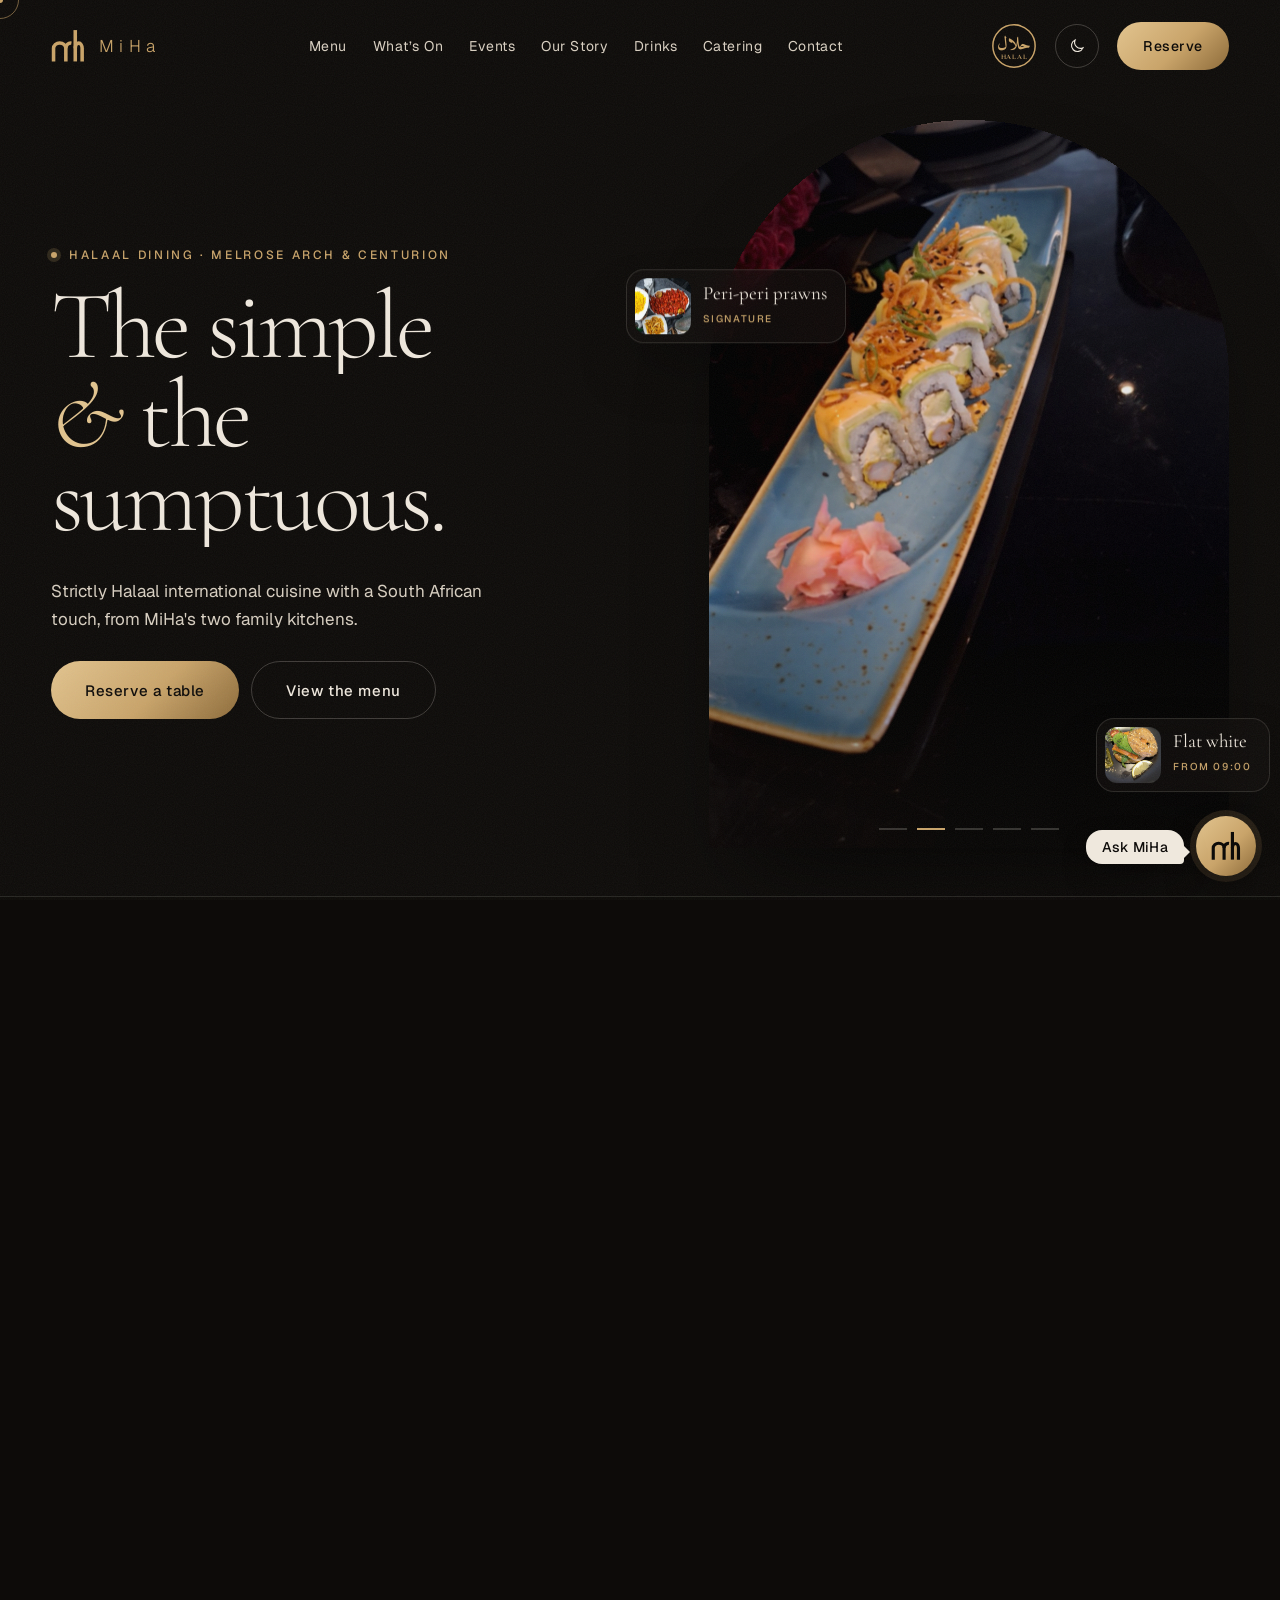
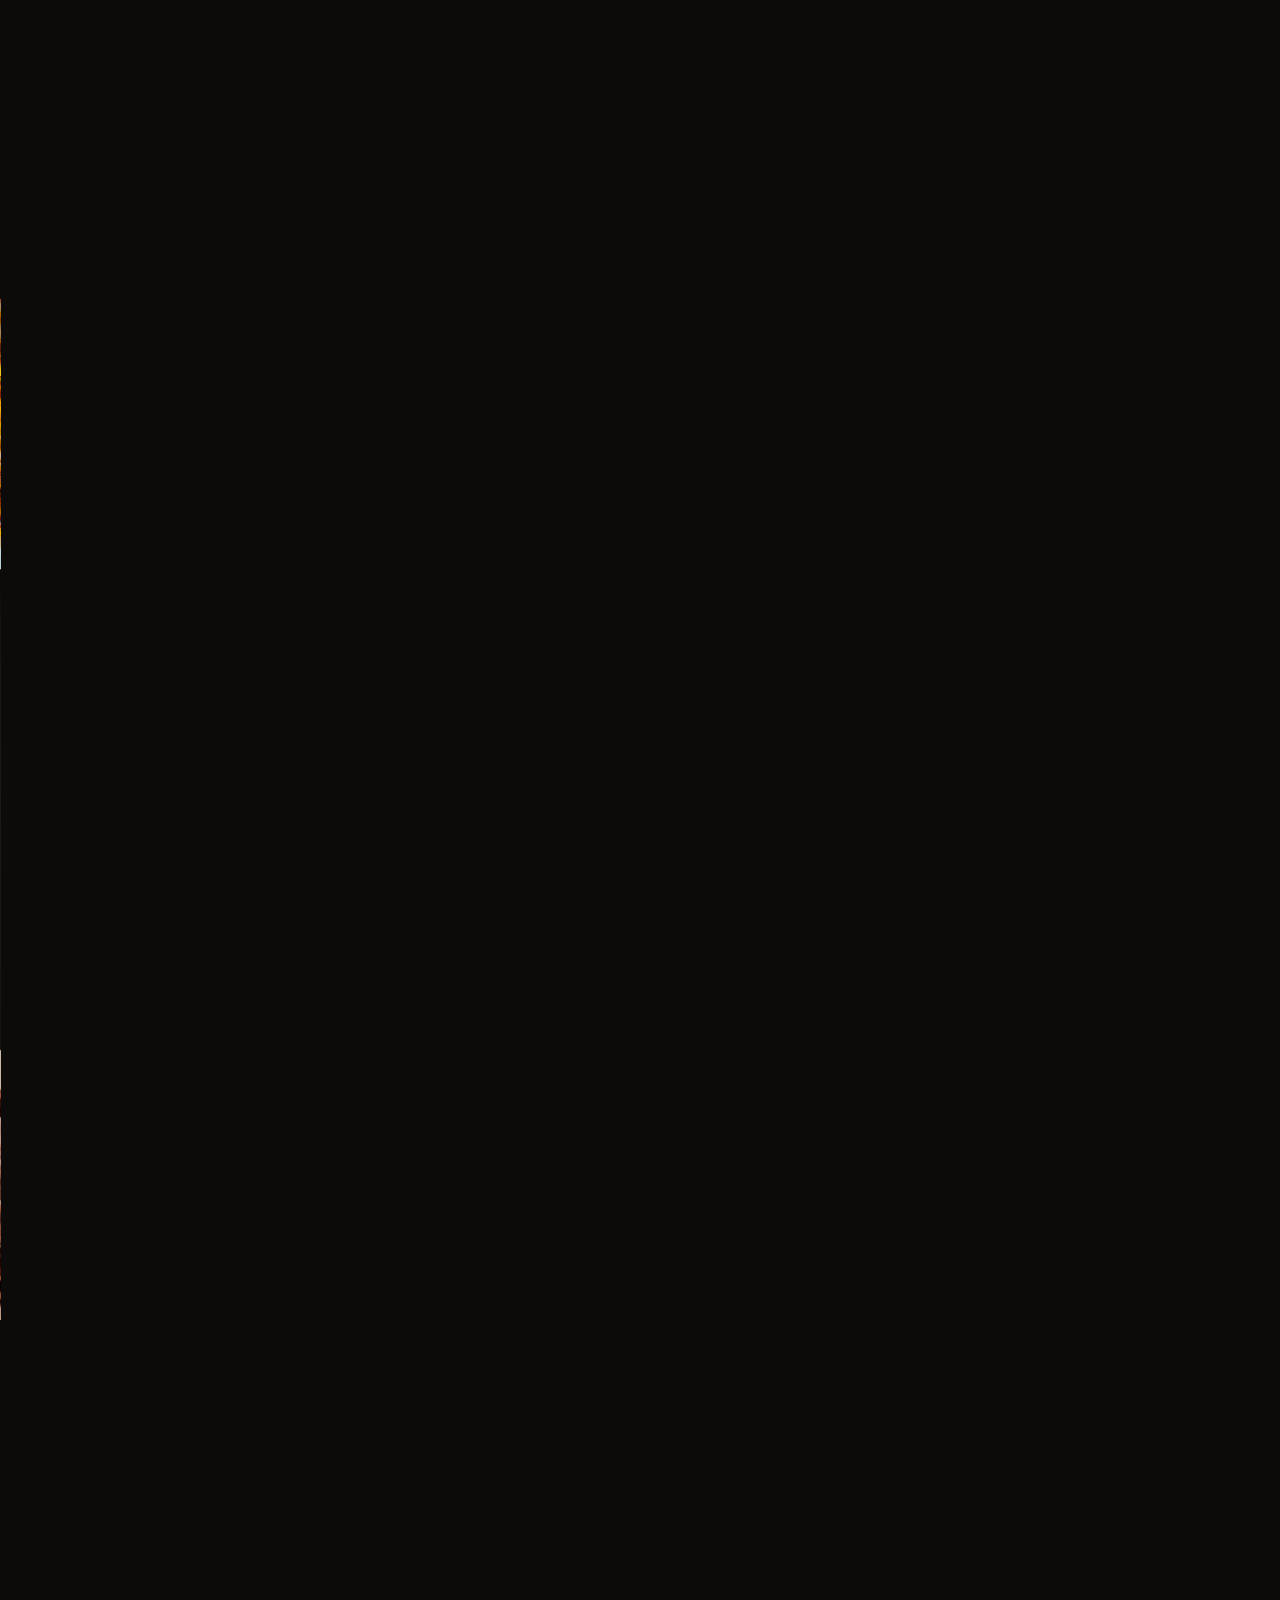
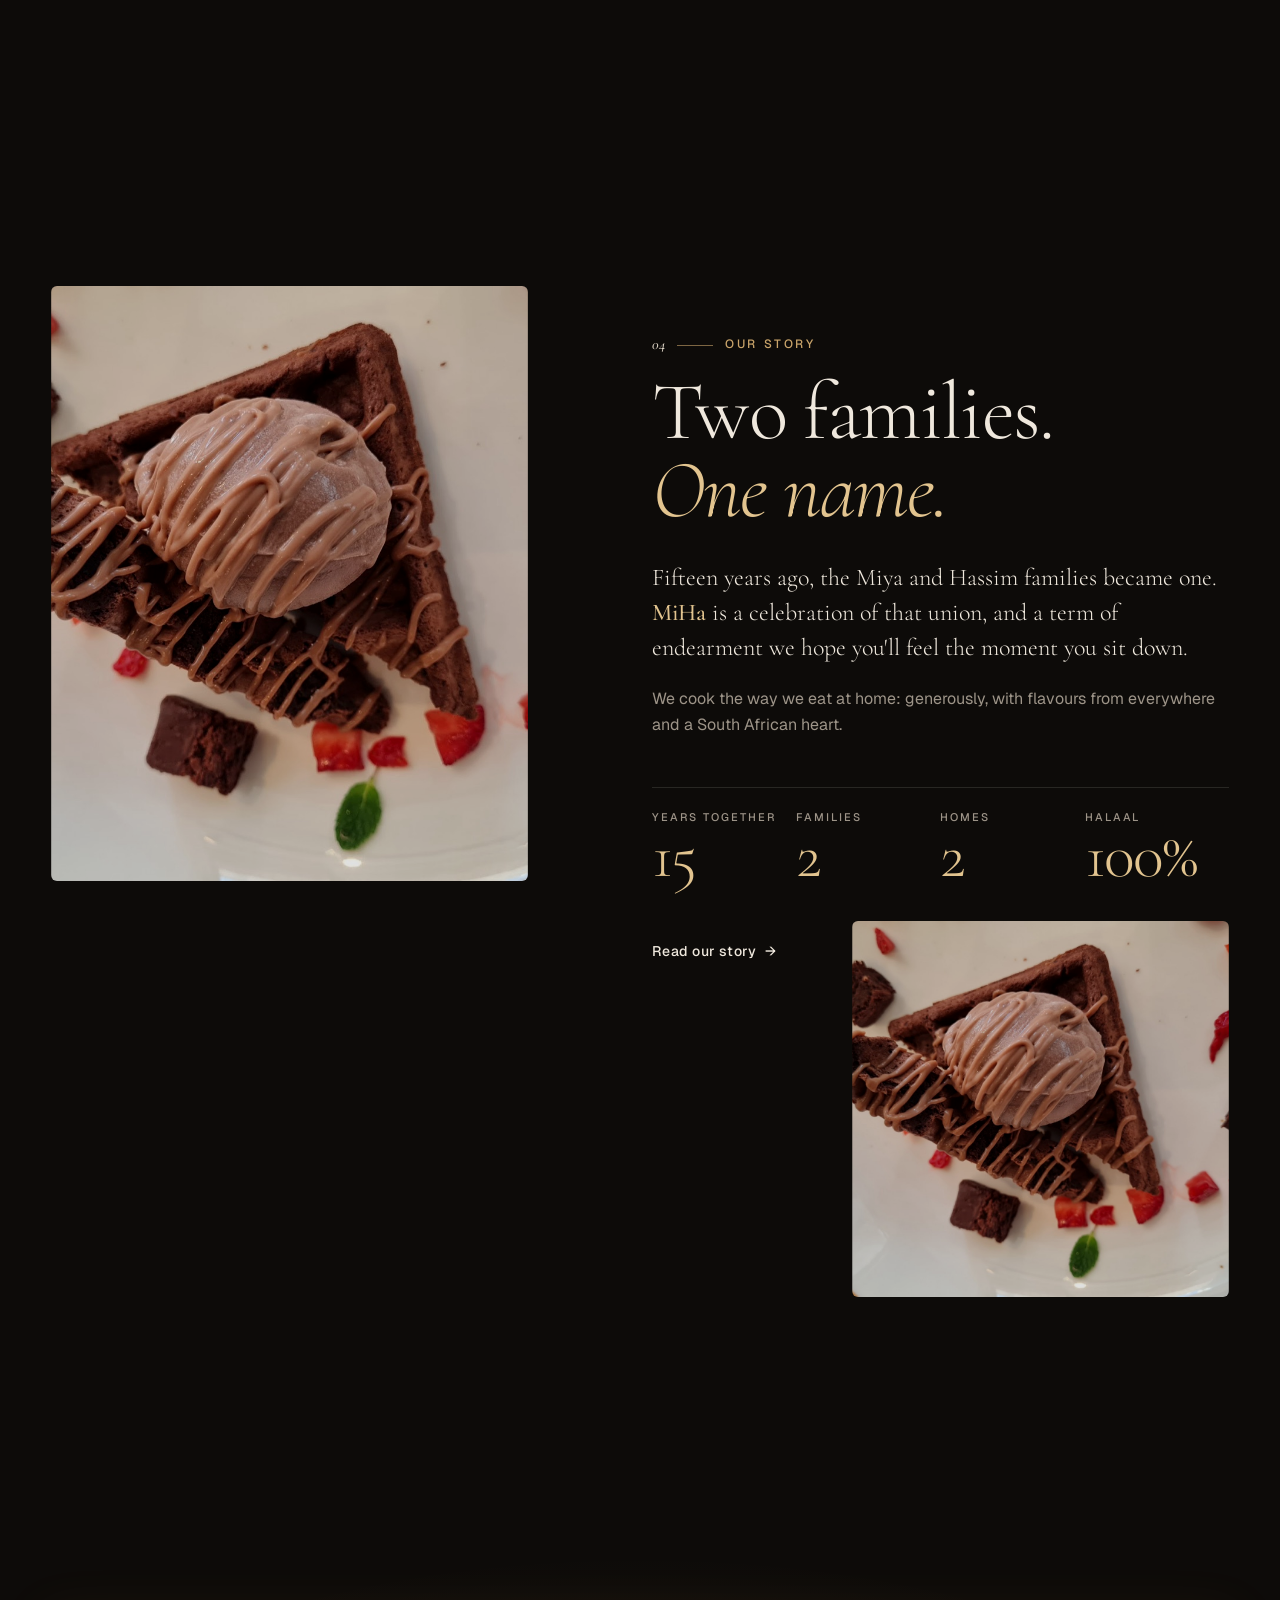
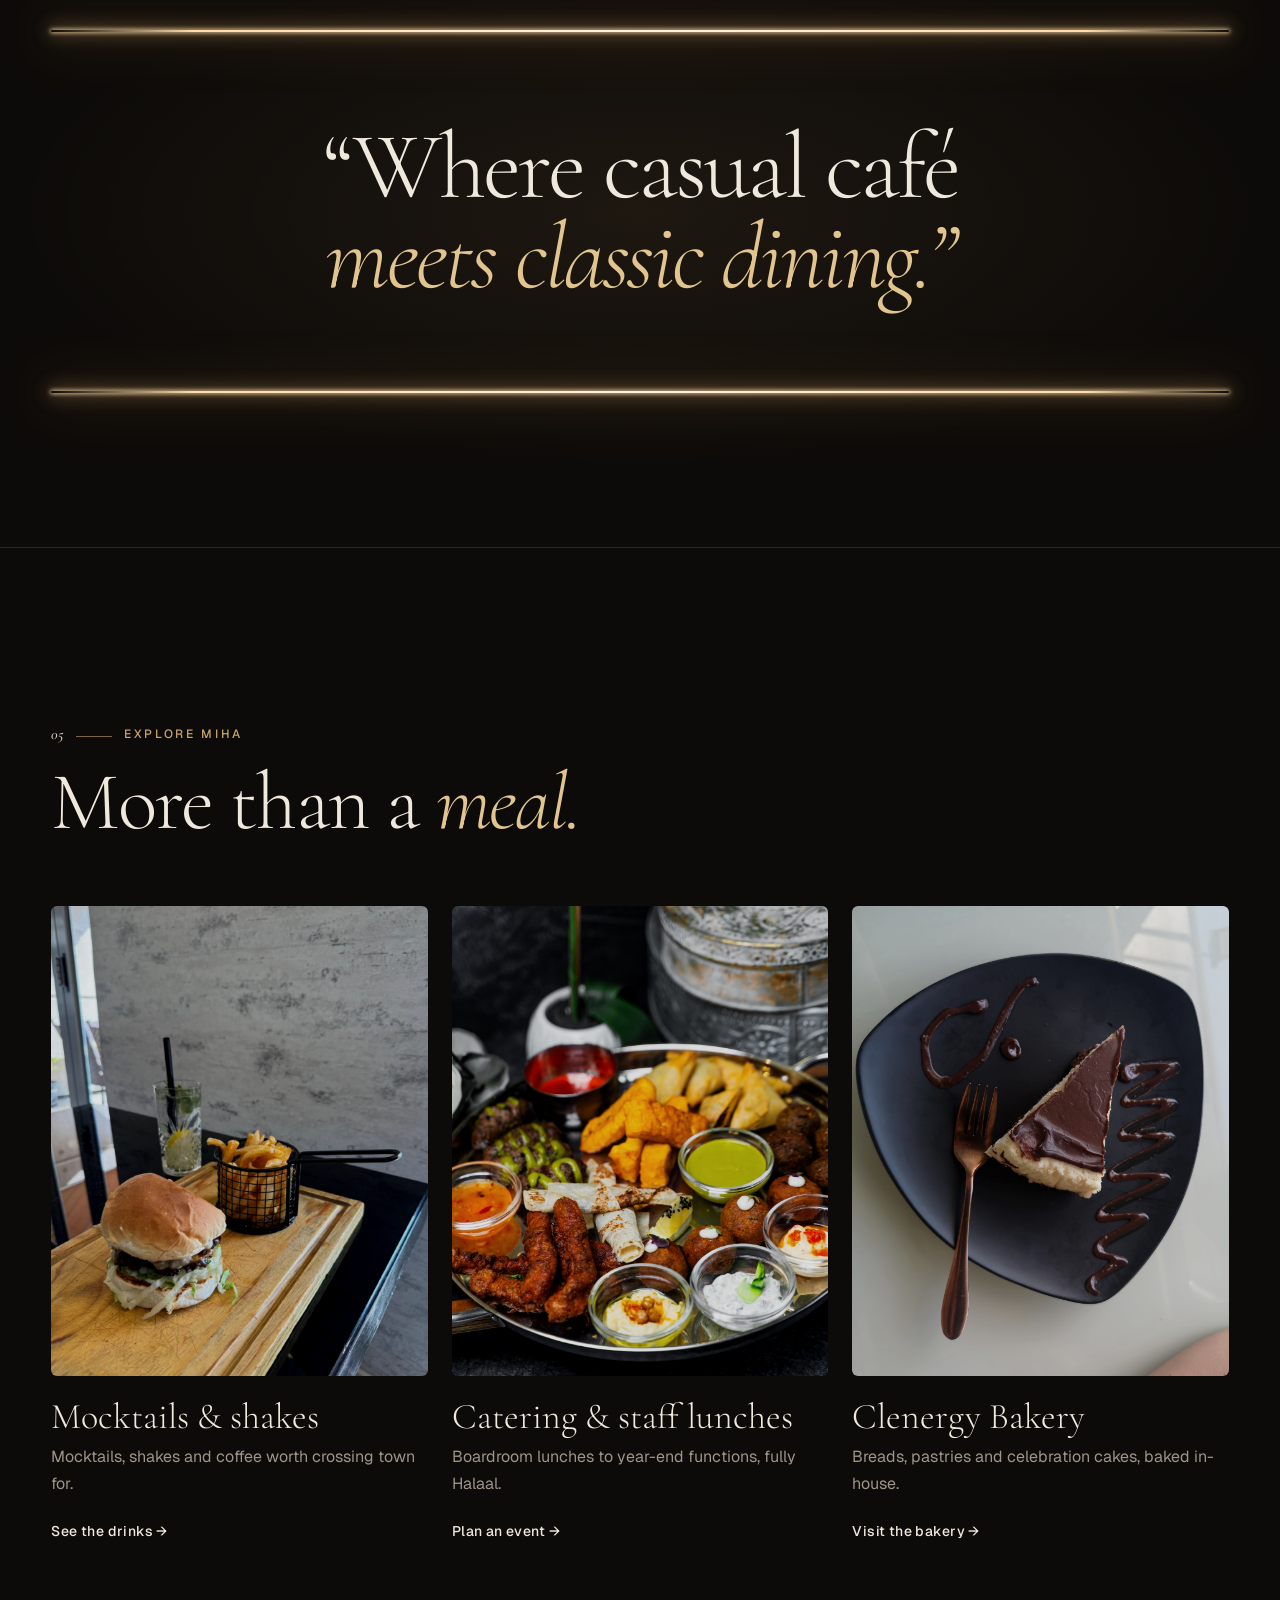
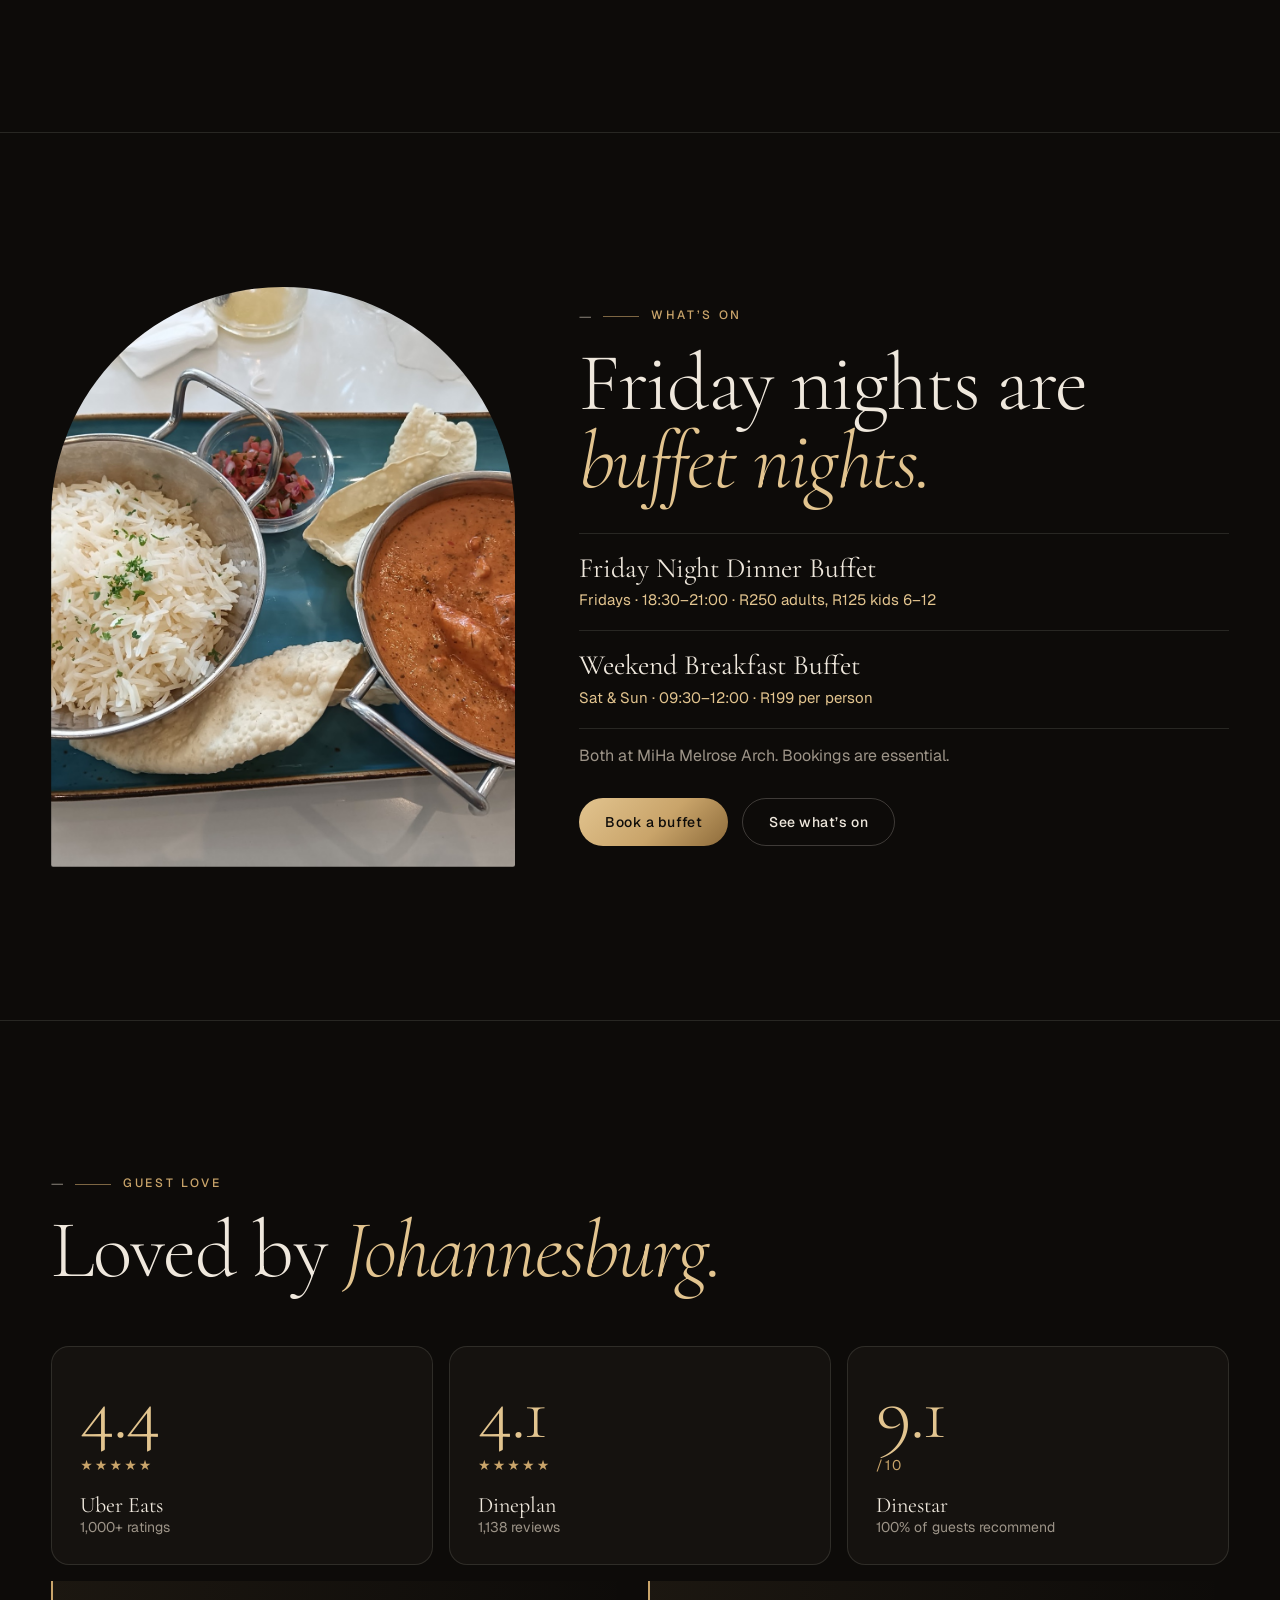
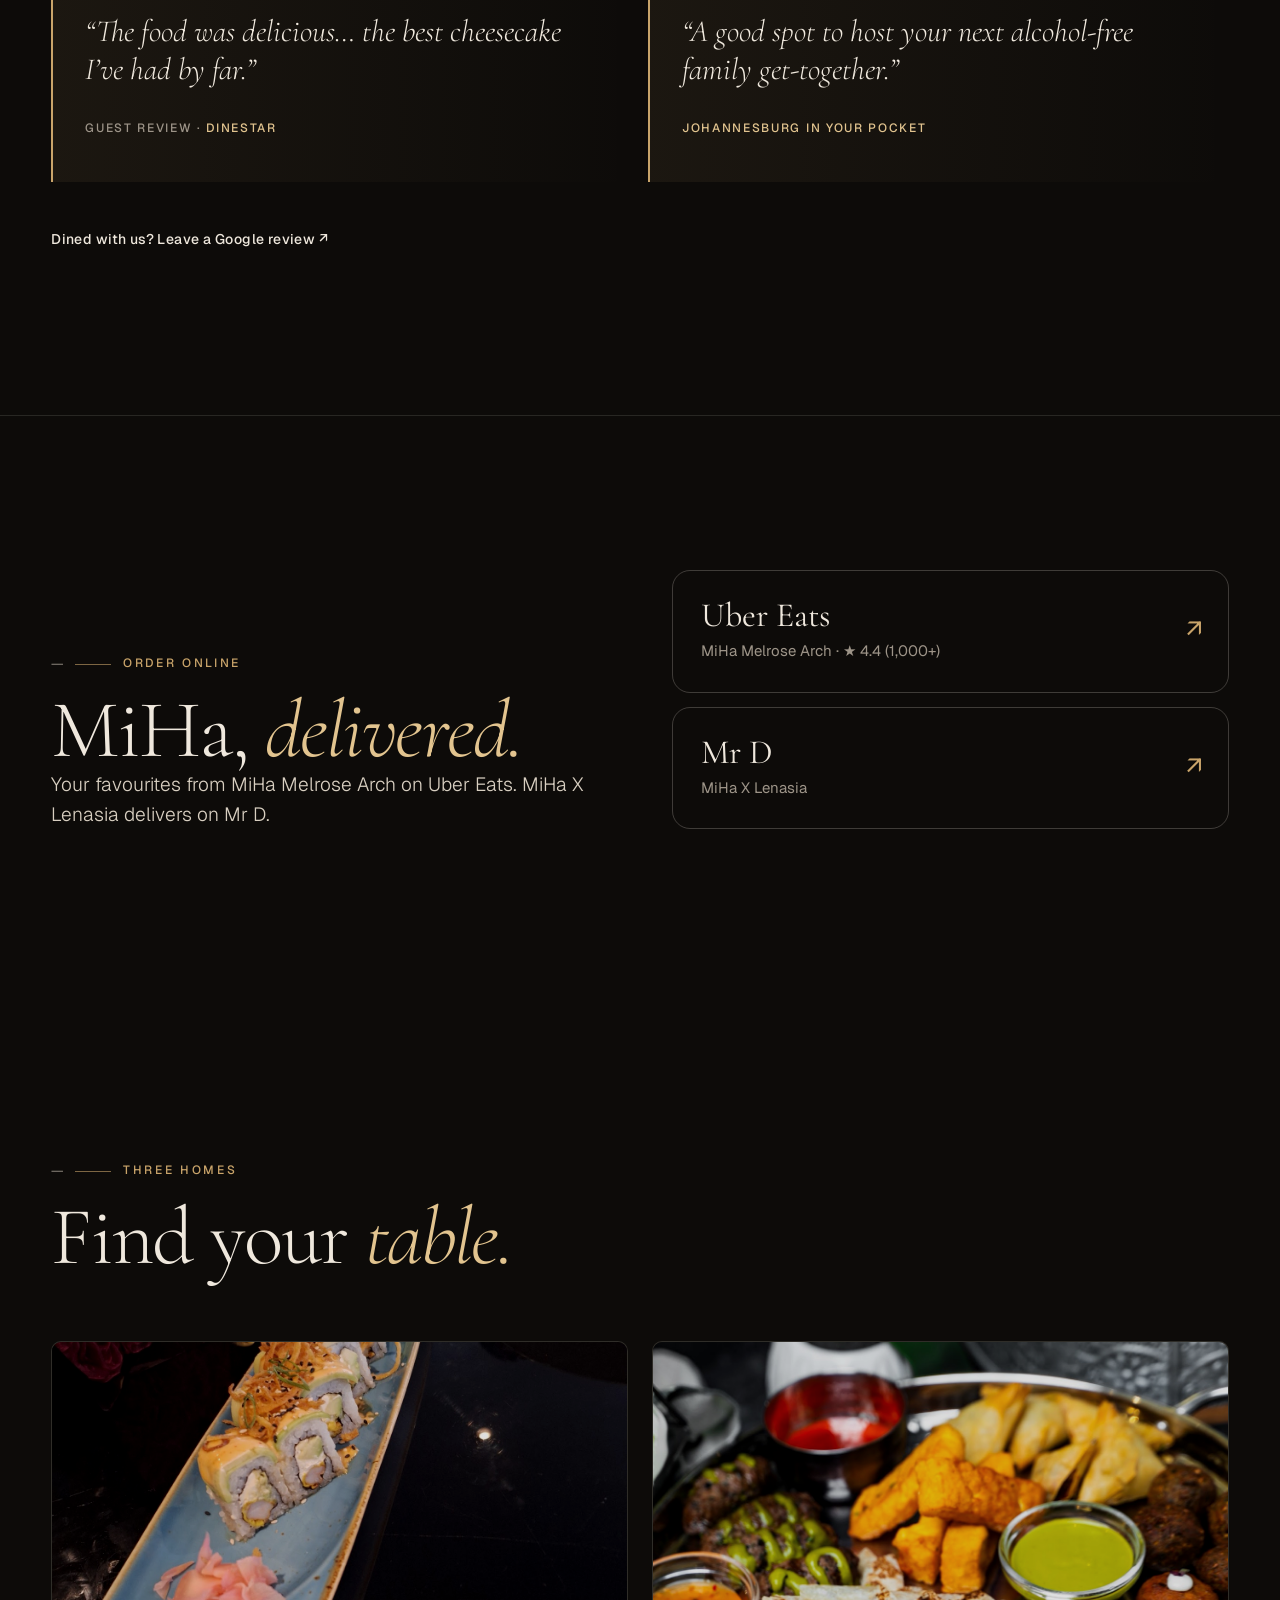
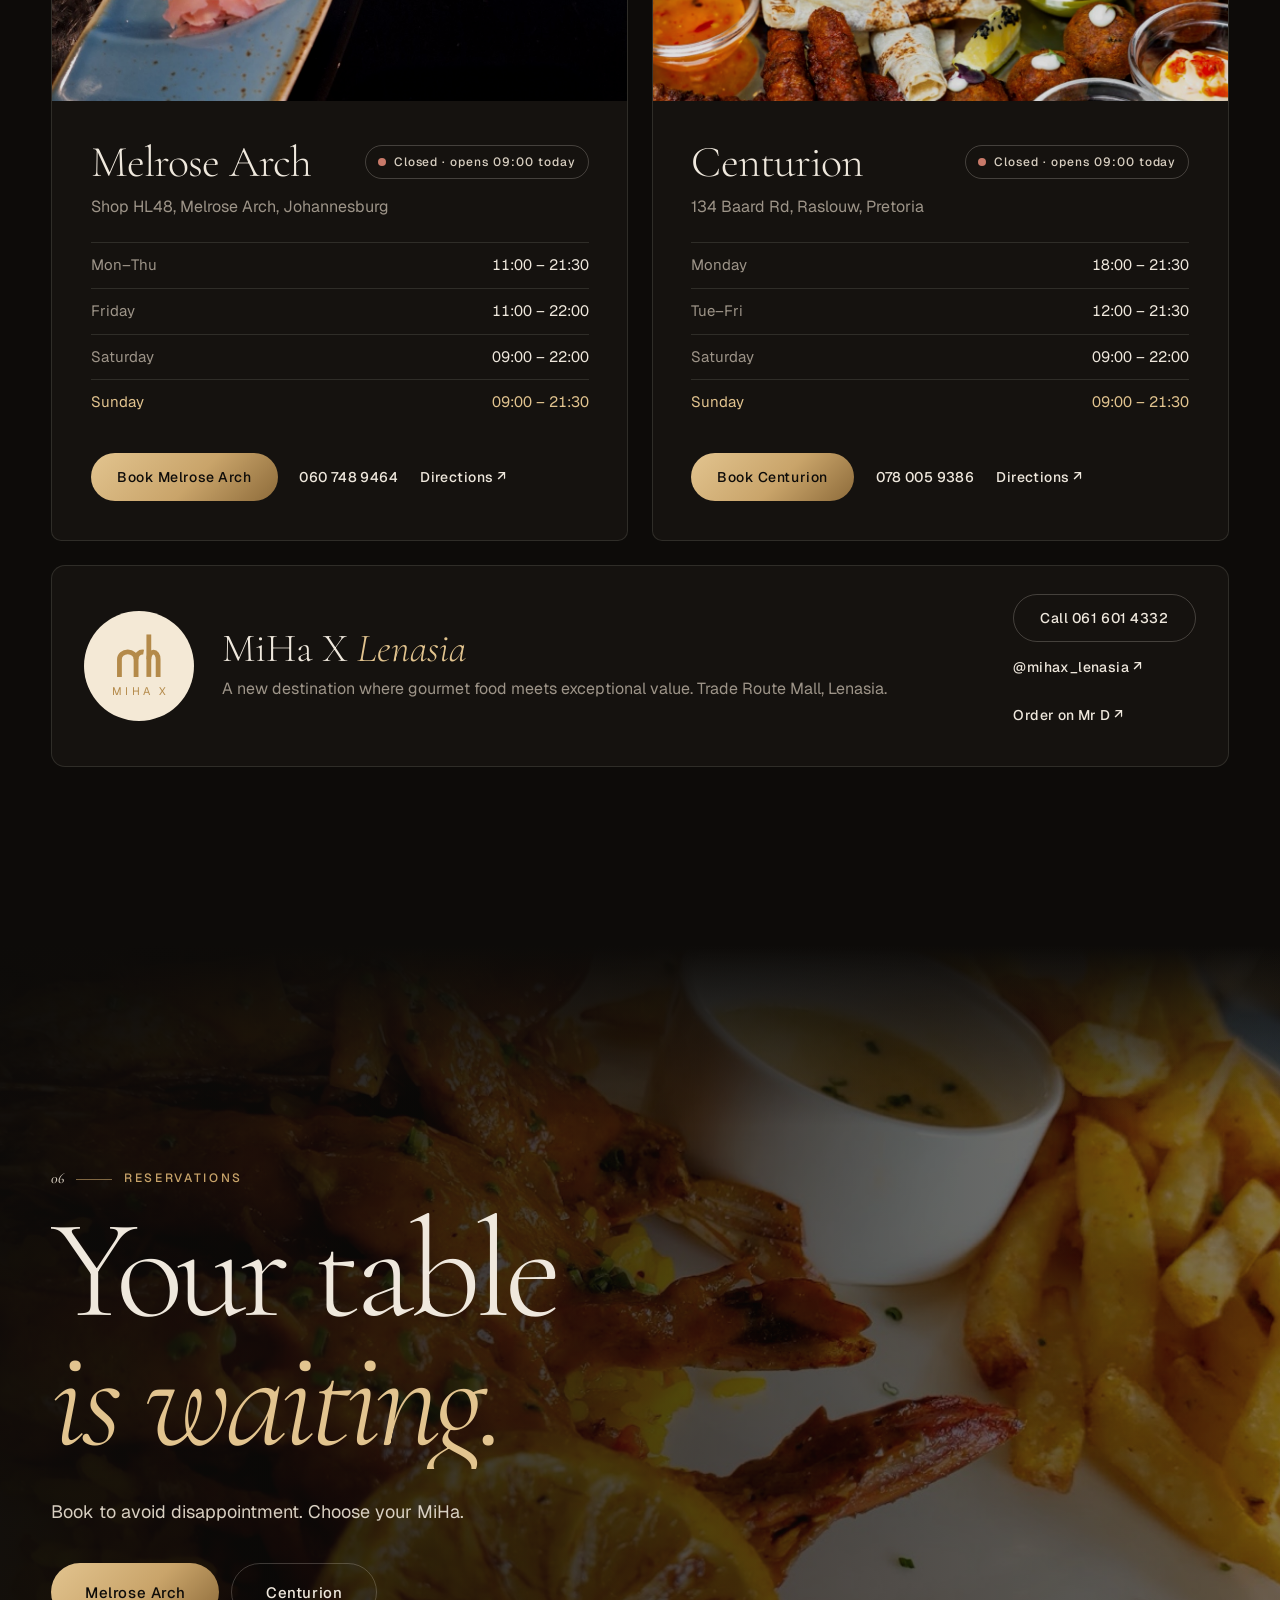
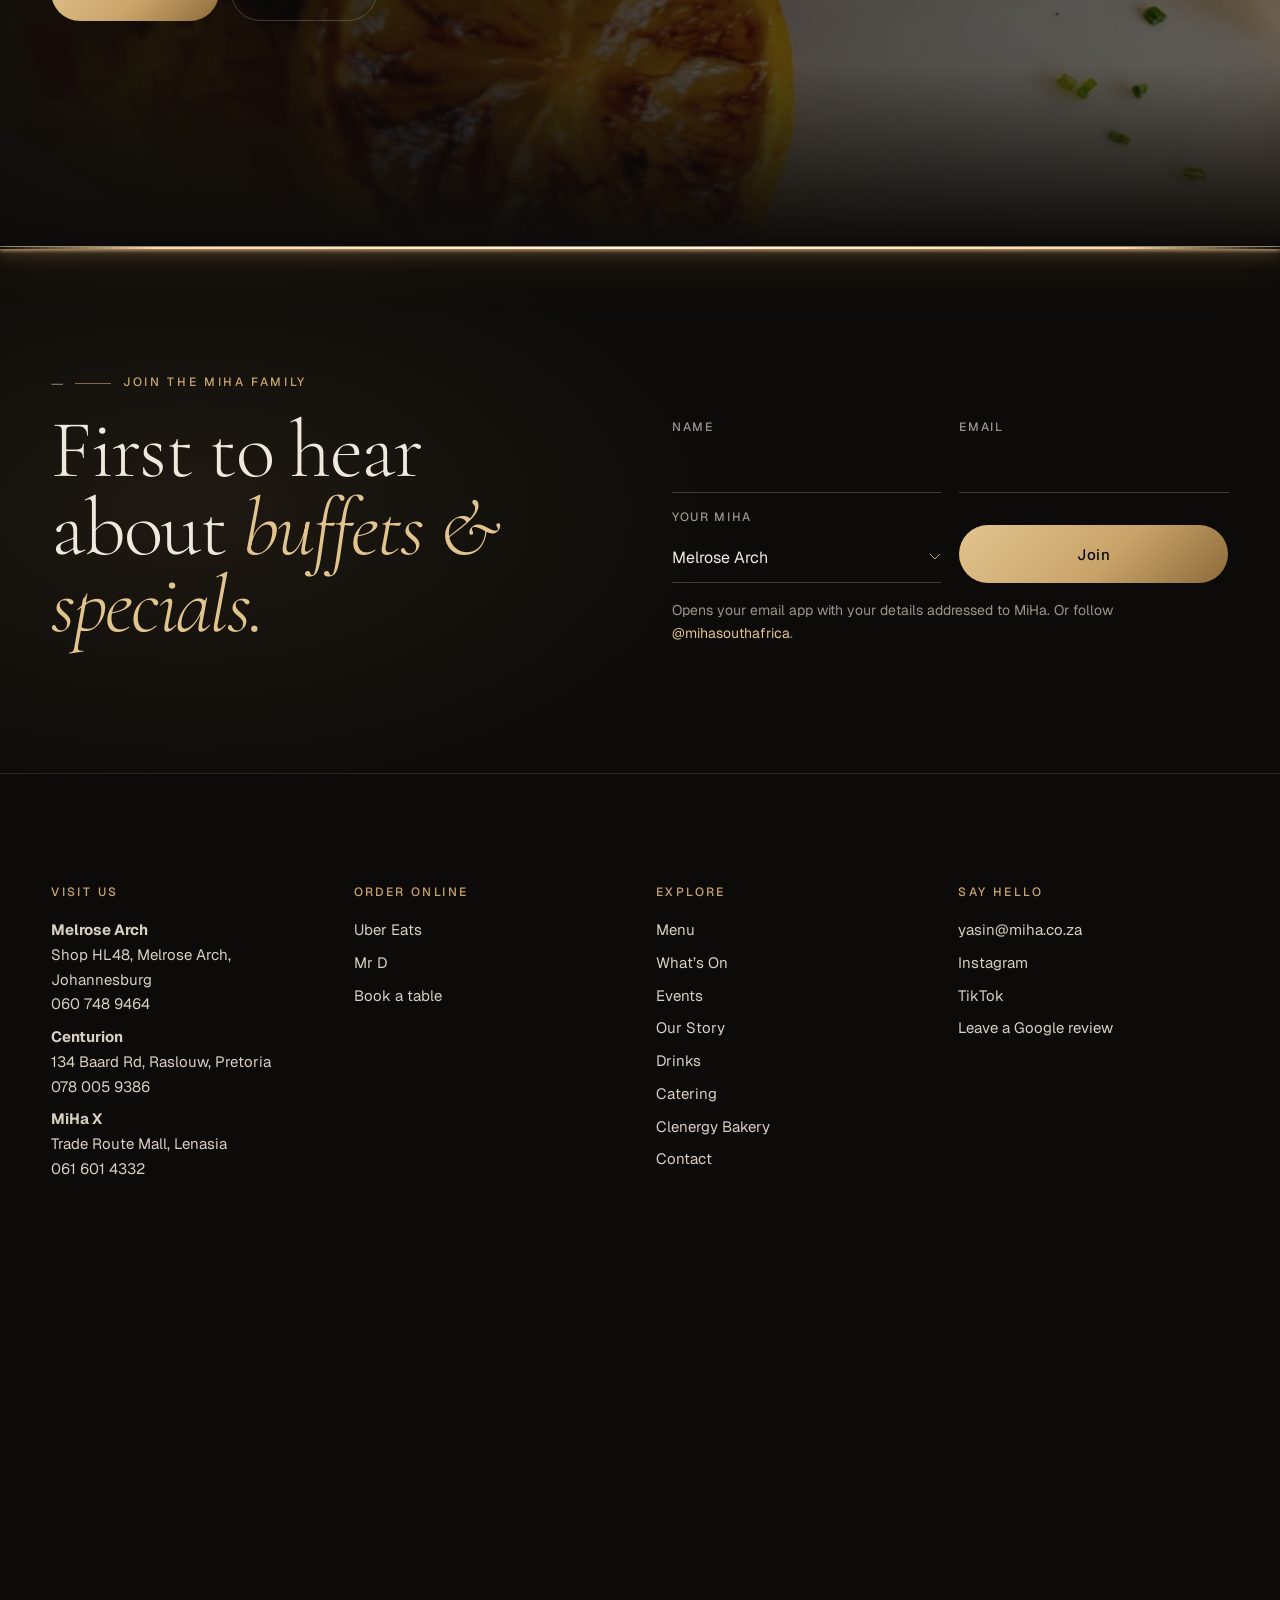
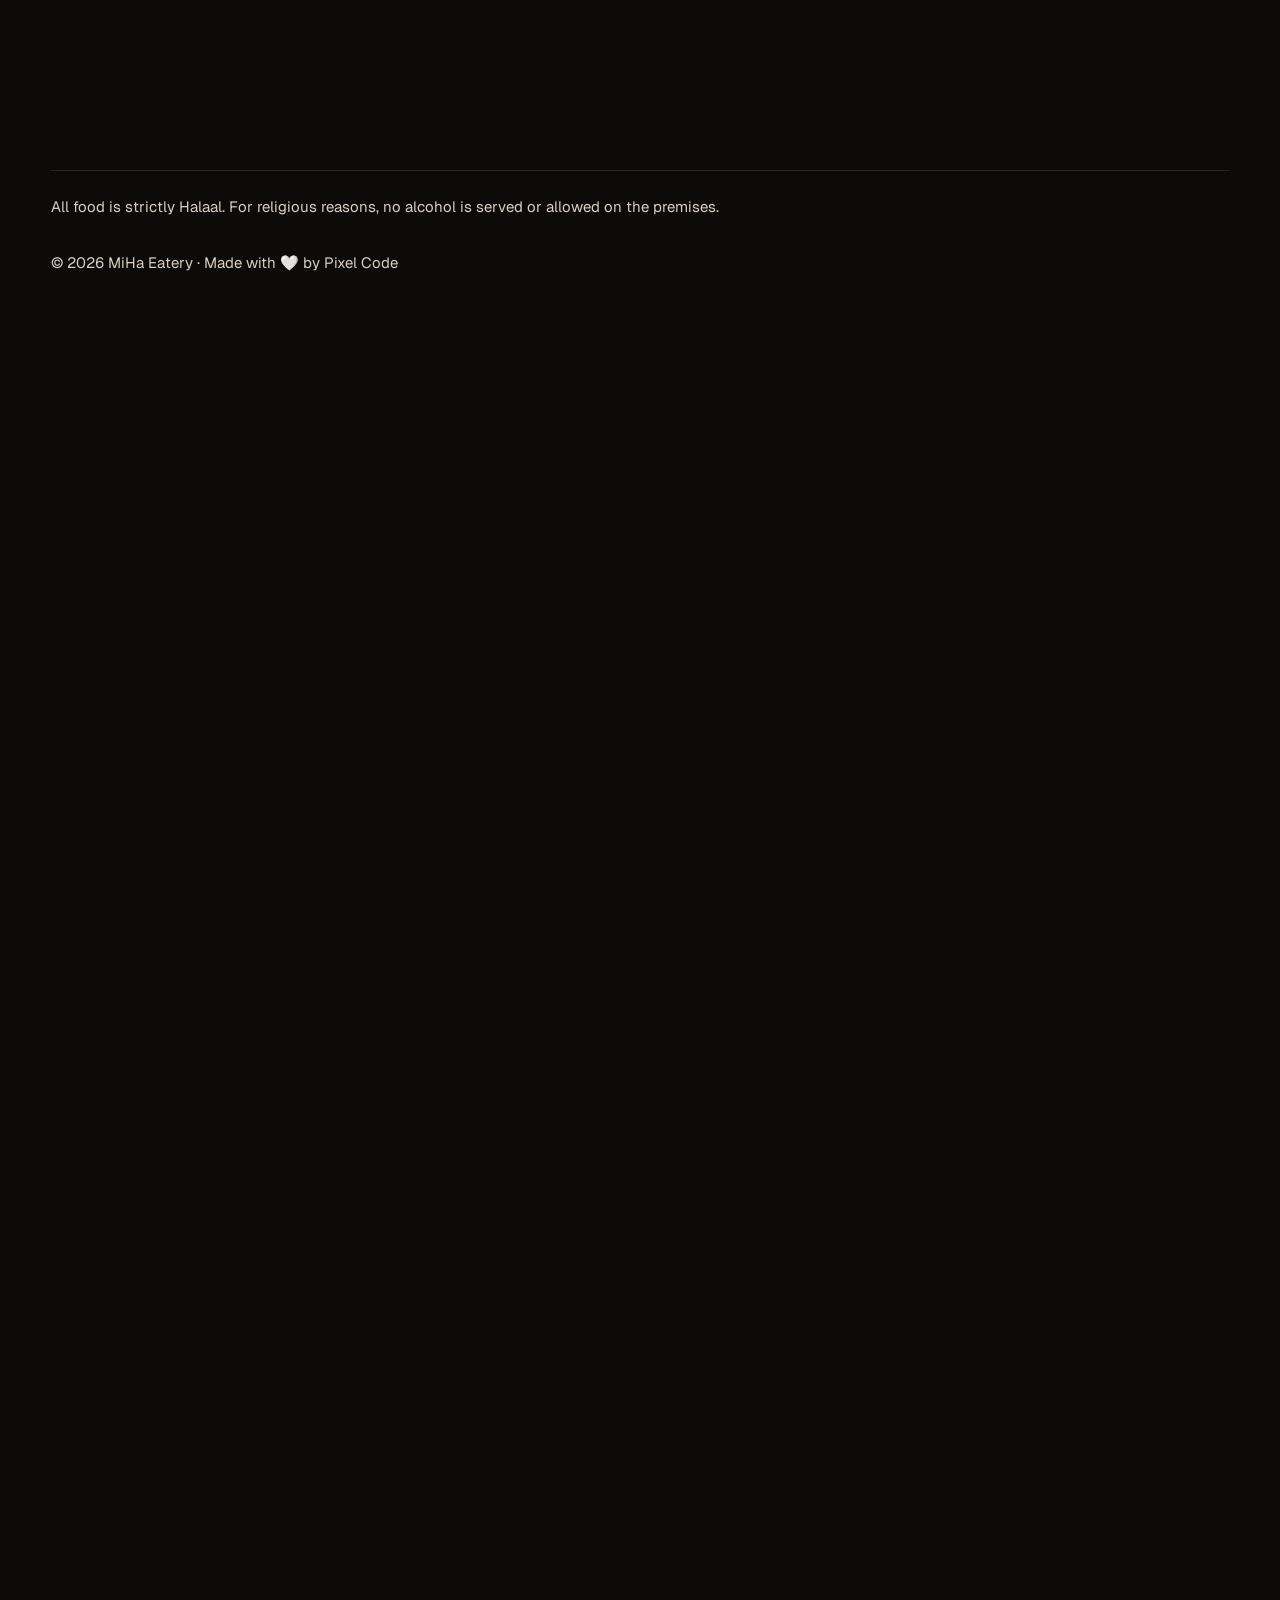
==== index.html @ 212f3169 "Menu v2 (signatures, search, My picks, kids & sides), luxury PDF menu, Drinks page, Ask MiHa deliver" ====
<!doctype html>
<html lang="en-ZA" class="no-js">
<head>
<meta charset="utf-8">
<meta name="viewport" content="width=device-width, initial-scale=1">
<title>MiHa Eatery · Halaal Fine Dining in Melrose Arch & Centurion</title>
<meta name="description" content="Family-run, strictly Halaal and alcohol-free. International cuisine with a South African touch in Melrose Arch, Johannesburg and Centurion, Pretoria.">
<meta name="theme-color" content="#0d0b09">
<meta property="og:type" content="website">
<meta property="og:site_name" content="MiHa Eatery">
<meta property="og:title" content="MiHa Eatery · Halaal Fine Dining in Melrose Arch & Centurion">
<meta property="og:description" content="Family-run, strictly Halaal and alcohol-free. International cuisine with a South African touch in Melrose Arch, Johannesburg and Centurion, Pretoria.">
<meta property="og:image" content="https://onlinepixelcode-collab.github.io/miha-website/img/brand/share.png?v=2">
<meta property="og:image:secure_url" content="https://onlinepixelcode-collab.github.io/miha-website/img/brand/share.png?v=2">
<meta property="og:image:type" content="image/png">
<meta property="og:image:width" content="1200">
<meta property="og:image:height" content="630">
<meta property="og:image:alt" content="MiHa Eatery logo">
<meta name="twitter:card" content="summary_large_image">
<meta name="twitter:title" content="MiHa Eatery · Halaal Fine Dining in Melrose Arch & Centurion">
<meta name="twitter:description" content="Family-run, strictly Halaal and alcohol-free. International cuisine with a South African touch in Melrose Arch, Johannesburg and Centurion, Pretoria.">
<meta name="twitter:image" content="https://onlinepixelcode-collab.github.io/miha-website/img/brand/share.png?v=2">
<link rel="icon" type="image/svg+xml" href="img/brand/mh-mark.svg">
<link rel="icon" type="image/png" sizes="32x32" href="img/brand/favicon-32.png">
<link rel="apple-touch-icon" href="img/brand/apple-touch-icon.png">
<link rel="preconnect" href="https://fonts.googleapis.com">
<link rel="preconnect" href="https://fonts.gstatic.com" crossorigin>
<link href="https://fonts.googleapis.com/css2?family=Amiri:wght@700&family=Cormorant+Garamond:ital,wght@0,300;0,400;0,500;0,700;1,300;1,400&family=Geist:wght@300;400;500;600&display=swap" rel="stylesheet">
<link rel="stylesheet" href="style.css?v=mws97zlf">
<script>document.documentElement.classList.replace('no-js','js');try{var t=localStorage.getItem('miha-theme');if(t)document.documentElement.dataset.theme=t}catch(e){}</script>
</head>
<body>
<a class="skip" href="#main">Skip to content</a>
<div class="curtain" aria-hidden="true"><svg class="mh curtain__mark" viewBox="40 50 440 430" fill="none" stroke="currentColor" stroke-width="46" aria-hidden="true"><path pathLength="1" d="M73 470V300a79.5 70 0 0 1 159 0v170"/><path pathLength="1" d="M232 300a62 68 0 0 1 72-67"/><path pathLength="1" d="M354 64v406"/><path pathLength="1" d="M354 300a44.5 67 0 0 1 89 0v170"/></svg><p class="curtain__word">MiHa</p></div>
<div class="cursor" aria-hidden="true"><div class="cursor__dot"></div><div class="cursor__ring"><span class="cursor__label"></span></div></div>
<div class="grain" aria-hidden="true"></div>
<div class="loader" aria-hidden="true">
  <div class="loader__panel loader__panel--top"></div><div class="loader__panel loader__panel--bottom"></div>
  <div class="loader__inner"><svg class="mh loader__mark" viewBox="40 50 440 430" fill="none" stroke="currentColor" stroke-width="46" aria-hidden="true"><path pathLength="1" d="M73 470V300a79.5 70 0 0 1 159 0v170"/><path pathLength="1" d="M232 300a62 68 0 0 1 72-67"/><path pathLength="1" d="M354 64v406"/><path pathLength="1" d="M354 300a44.5 67 0 0 1 89 0v170"/></svg><div class="loader__word">MiHa</div><div class="loader__line"><i></i></div><div class="loader__meta"><span>Miya</span><span class="loader__count">00</span><span>Hassim</span></div></div>
</div>

<header class="nav">
  <a class="nav__logo" href="index.html" data-title="MiHa" aria-label="MiHa Eatery, home"><svg class="mh " viewBox="40 50 440 430" fill="none" stroke="currentColor" stroke-width="46" aria-hidden="true"><path pathLength="1" d="M73 470V300a79.5 70 0 0 1 159 0v170"/><path pathLength="1" d="M232 300a62 68 0 0 1 72-67"/><path pathLength="1" d="M354 64v406"/><path pathLength="1" d="M354 300a44.5 67 0 0 1 89 0v170"/></svg><span>MiHa</span></a>
  <nav class="nav__links" aria-label="Main">
    <a href="menu.html">Menu</a>
    <a href="whats-on.html">What’s On</a>
    <a href="events.html">Events</a>
    <a href="story.html">Our Story</a>
    <a href="drinks.html">Drinks</a>
    <a href="catering.html">Catering</a>
    <a href="contact.html">Contact</a>
  </nav>
  <div class="nav__right">
    <span class="halal" role="img" aria-label="Strictly Halaal" title="Strictly Halaal"><svg viewBox="0 0 100 100" aria-hidden="true"><circle cx="50" cy="50" r="46" fill="none" stroke="currentColor" stroke-width="3.2"/><text x="50" y="56" text-anchor="middle" font-family="Amiri, 'Geeza Pro', 'Arabic Typesetting', serif" font-size="38" font-weight="700" fill="currentColor">حلال</text><text x="50" y="79" text-anchor="middle" font-family="'Cormorant Garamond', Georgia, serif" font-size="15" font-weight="700" letter-spacing="1.5" fill="currentColor">HALAL</text></svg></span>
    <button class="theme-toggle" type="button" aria-label="Switch to light theme"><svg class="i-moon" viewBox="0 0 24 24" fill="none" stroke="currentColor" stroke-width="1.5" aria-hidden="true"><path d="M20 14.5A8 8 0 019.5 4a8 8 0 1010.5 10.5z"/></svg><svg class="i-sun" viewBox="0 0 24 24" fill="none" stroke="currentColor" stroke-width="1.5" aria-hidden="true"><circle cx="12" cy="12" r="4"/><path d="M12 2v2M12 20v2M2 12h2M20 12h2M4.9 4.9l1.4 1.4M17.7 17.7l1.4 1.4M4.9 19.1l1.4-1.4M17.7 6.3l1.4-1.4"/></svg></button>
    <a class="btn btn--gold mag" href="reserve.html#book" data-cursor="Book"><span>Reserve</span></a>
    <button class="nav__burger" aria-label="Open menu" aria-expanded="false" aria-controls="drawer"><i></i><i></i></button>
  </div>
</header>
<div class="drawer" id="drawer" hidden>
  <nav aria-label="Mobile">
    <a href="index.html"><small>01</small>Home</a>
    <a href="menu.html"><small>02</small>Menu</a>
    <a href="whats-on.html"><small>03</small>What’s On</a>
    <a href="events.html"><small>04</small>Events</a>
    <a href="story.html"><small>05</small>Our Story</a>
    <a href="drinks.html"><small>06</small>Drinks</a>
    <a href="catering.html"><small>07</small>Catering</a>
    <a href="bakery.html"><small>08</small>Bakery</a>
    <a href="contact.html"><small>09</small>Contact</a>
    <a href="reserve.html#book"><small>10</small>Reserve</a>
  </nav>
  <p class="drawer__foot">Melrose Arch · Centurion<br>Strictly Halaal · Alcohol-free</p>
</div>
<main id="main">
<section class="hero" id="top">
  <div class="wrap hero__grid">
    <div class="hero__content">
    <p class="eyebrow hero__eyebrow"><span class="dot"></span>Halaal dining · Melrose Arch &amp; Centurion</p>
    <h1 class="hero__title"><span class="line"><span>The simple</span></span><span class="line"><span><em>&amp;</em> the sumptuous.</span></span></h1>
    <div class="hero__foot">
      <p class="hero__lead">Strictly Halaal international cuisine with a South African touch, from MiHa's two family kitchens.</p>
      <div class="hero__actions">
        <a class="btn btn--gold btn--lg mag" href="reserve.html#book" data-cursor="Book"><span>Reserve a table</span></a>
        <a class="btn btn--ghost btn--lg mag" href="menu.html"><span>View the menu</span></a>
      </div>
    </div>
  </div>
    <div class="hero__arch">
      <div class="hero__reel">
    <img class="is-on" src="img/miha/g-platter.jpg" alt="A MiHa tapas board with falafel, kebabs, samoosas and dips" fetchpriority="high">
    <img src="img/miha/g-sushi.jpg" alt="MiHa sushi rolls" loading="lazy">
    <img src="img/miha/g-prawns.jpg" alt="MiHa peri-peri prawns with chips and charred lemon" loading="lazy">
    <img src="img/miha/g-pizza.jpg" alt="A stone-fired MiHa pizza" loading="lazy">
    <img src="img/miha/g-tart.jpg" alt="A MiHa chocolate tart with chocolate drizzle" loading="lazy">
  </div>
      <div class="hero__float" aria-hidden="true">
    <div class="fcard fcard--a" data-depth="18"><img src="img/miha/imgs-26-of-118.jpg" alt=""><div><b>Peri-peri prawns</b><span>Signature</span></div></div>
    <div class="fcard fcard--b" data-depth="30"><img src="img/miha/g-bagel.jpg" alt=""><div><b>Flat white</b><span>From 09:00</span></div></div>
    <div class="fcard fcard--c" data-depth="12"><img src="img/miha/g-mojito.jpg" alt=""><div><b>House mocktails</b><span>Alcohol-free, always</span></div></div>
  </div>
      <div class="hero__reel-nav" aria-hidden="true"><i></i><i></i><i></i><i></i><i></i></div>
    </div>
  </div>
  <div class="hero__ticker" aria-hidden="true"><div class="ticker__track">
    <span>Strictly Halaal</span><i>✦</i><span>Alcohol-free, always</span><i>✦</i><span>Melrose Arch</span><i>✦</i><span>Centurion</span><i>✦</i><span>Breakfast to dinner</span><i>✦</i><span>Strictly Halaal</span><i>✦</i><span>Alcohol-free, always</span><i>✦</i><span>Melrose Arch</span><i>✦</i><span>Centurion</span><i>✦</i><span>Breakfast to dinner</span><i>✦</i>
  </div></div>
</section>

<section class="statement" id="welcome">
  <div class="wrap">
    <p class="eyebrow"><span class="num">01</span> Welcome to MiHa</p>
    <p class="statement__text" data-words>From a quick flat white on the way to work to a long celebration dinner with everyone you love, MiHa is where a casual café meets classic dining. Every plate is strictly Halaal, every glass alcohol-free, and every guest family.</p>
    <div class="statement__pills">
      <div class="pill"><svg viewBox="0 0 24 24" aria-hidden="true"><path d="M12 3l2.6 5.3 5.9.9-4.3 4.1 1 5.8L12 16.4 6.8 19.1l1-5.8L3.5 9.2l5.9-.9z"/></svg><span><b>Strictly Halaal</b>Every kitchen, every dish</span></div>
      <div class="pill"><svg viewBox="0 0 24 24" aria-hidden="true"><path d="M7 3h10l-1 7a4 4 0 01-8 0zM12 14v7M8 21h8"/><path d="M4 4l16 16"/></svg><span><b>Alcohol-free</b>Mocktails, shakes and coffee</span></div>
      <div class="pill"><svg viewBox="0 0 24 24" aria-hidden="true"><path d="M12 21s-7-4.4-7-10a4 4 0 017-2.6A4 4 0 0119 11c0 5.6-7 10-7 10z"/></svg><span><b>Made around you</b>Taste and variety, your way</span></div>
    </div>
  </div>
</section>

<section class="signature" id="signature">
  <div class="signature__pin">
    <div class="wrap signature__grid">
      <div class="signature__copy">
        <p class="eyebrow"><span class="num">02</span> Signature plates</p>
        <h2 class="h2">Turn the <em>table.</em></h2>
        <ol class="sig-list">
          <li class="is-active"><span class="sig-list__n">01</span><div><h3>The MiHa platter</h3><p>Samoosas, kebabs, falafel and house dips for the table.</p></div></li>
          <li><span class="sig-list__n">02</span><div><h3>Peri-peri prawns</h3><p>Butter-basted, with chips and charred lemon.</p></div></li>
          <li><span class="sig-list__n">03</span><div><h3>MiHa pizza</h3><p>Golden, bubbling and made to share.</p></div></li>
          <li><span class="sig-list__n">04</span><div><h3>Chocolate mousse slice</h3><p>Dark chocolate, mousse and fresh berries.</p></div></li>
        </ol>
        <a class="link-arrow" href="menu.html">See the full menu <span aria-hidden="true">→</span></a>
      </div>
    </div>
    <div class="wheel" aria-hidden="true">
      <div class="wheel__disc">
        <div class="wheel__ring"></div>
        <div class="wheel__plate" style="--a:270deg"><img src="img/miha/g-platter.jpg" alt=""></div>
        <div class="wheel__plate" style="--a:0deg"><img src="img/miha/g-prawns.jpg" alt=""></div>
        <div class="wheel__plate" style="--a:90deg"><img src="img/miha/g-pizza.jpg" alt=""></div>
        <div class="wheel__plate" style="--a:180deg"><img src="img/miha/g-dessert-choc.jpg" alt=""></div>
      </div>
    </div>
  </div>
</section>

<section class="day" id="day">
  <div class="day__pin">
    <div class="day__head wrap">
      <p class="eyebrow"><span class="num">03</span> A day at MiHa</p>
      <h2 class="h2">First coffee to <em>last</em> dessert.</h2>
    </div>
    <div class="day__track">
      <article class="slot"><figure class="slot__img"><img src="img/miha/img-127-of-163.jpg" alt="A MiHa flat white with latte art" loading="lazy"></figure><div class="slot__txt"><span class="slot__time">09:00</span><h3>Breakfast</h3><p>Fresh bakes from our own Clenergy Bakery and the first flat white of the day.</p></div></article>
      <article class="slot"><figure class="slot__img"><img src="img/miha/imgs-89-of-118.jpg" alt="A MiHa burger with avocado and crispy onions" loading="lazy"></figure><div class="slot__txt"><span class="slot__time">12:30</span><h3>Lunch</h3><p>Burgers, wraps and pastas for a quick lunch, or a long table for the family.</p></div></article>
      <article class="slot"><figure class="slot__img"><img src="img/miha/img-131-of-163.jpg" alt="A MiHa freakshake topped with cream and caramel" loading="lazy"></figure><div class="slot__txt"><span class="slot__time">15:30</span><h3>Afternoon</h3><p>Freakshakes, mocktails and cakes for the slow part of the day.</p></div></article>
      <article class="slot"><figure class="slot__img"><img src="img/miha/imgs-15-of-118.jpg" alt="MiHa's grill platter with onion rings" loading="lazy"></figure><div class="slot__txt"><span class="slot__time">19:30</span><h3>Dinner</h3><p>Low light, the grill and a dessert you'll share, or won't.</p></div></article>
      <article class="slot"><figure class="slot__img"><img src="img/miha/img-135-of-163.jpg" alt="A chocolate fondant with ice cream" loading="lazy"></figure><div class="slot__txt"><span class="slot__time">21:30</span><h3>Last orders</h3><p>A warm fondant and one more mocktail before home.</p></div></article>
      <div class="slot slot--end"><p>Open seven days.<br><em>Breakfast from 09:00 on weekends.</em></p><a class="btn btn--gold mag" href="reserve.html#branches"><span>See trading hours</span></a></div>
    </div>
    <div class="day__bar"><i></i></div>
  </div>
</section>

<section class="story" id="story">
  <div class="wrap story__grid">
    <figure class="story__img story__img--tall" data-clip><img src="img/miha/g-dessert-choc.jpg" alt="A MiHa grill platter beside a brass lantern and orchids" loading="lazy"></figure>
    <div class="story__copy">
      <p class="eyebrow"><span class="num">04</span> Our story</p>
      <h2 class="h2">Two families.<br><em>One name.</em></h2>
      <p class="story__lead">Fifteen years ago, the Miya and Hassim families became one. <strong>MiHa</strong> is a celebration of that union, and a term of endearment we hope you'll feel the moment you sit down.</p>
      <p>We cook the way we eat at home: generously, with flavours from everywhere and a South African heart.</p>
      <dl class="stats"><div><dt>Years together</dt><dd data-count="15">15</dd></div><div><dt>Families</dt><dd data-count="2">2</dd></div><div><dt>Homes</dt><dd data-count="2">2</dd></div><div><dt>Halaal</dt><dd><span data-count="100">100</span>%</dd></div></dl>
      <p style="margin-top:36px"><a class="link-arrow" href="story.html">Read our story <span aria-hidden="true">→</span></a></p>
    </div>
    <figure class="story__img story__img--small" data-clip><img src="img/miha/g-dessert-choc.jpg" alt="A slice of MiHa tiramisu" loading="lazy"></figure>
  </div>
</section>

<section class="bleed bleed--led" aria-label="Where casual café meets classic dining">
  <div class="led led--top" aria-hidden="true"></div>
  <p class="bleed__quote wrap"><span>“Where casual café</span><span><em>meets classic dining.”</em></span></p>
  <div class="led led--bottom" aria-hidden="true"></div>
</section>

<section class="beyond">
  <div class="wrap">
    <div class="beyond__head"><p class="eyebrow"><span class="num">05</span> Explore MiHa</p><h2 class="h2">More than a <em>meal.</em></h2></div>
    <div class="beyond__grid">
      <a class="bcard" href="drinks.html" data-cursor="Explore"><figure><img src="img/miha/g-mojito.jpg" alt="A tall MiHa mocktail with golden garnish" loading="lazy"></figure><div><h3>Mocktails &amp; shakes</h3><p>Mocktails, shakes and coffee worth crossing town for.</p><span class="link-arrow">See the drinks →</span></div></a>
      <a class="bcard" href="catering.html" data-cursor="Explore"><figure><img src="img/miha/g-platter.jpg" alt="A MiHa peri-peri chicken platter" loading="lazy"></figure><div><h3>Catering &amp; staff lunches</h3><p>Boardroom lunches to year-end functions, fully Halaal.</p><span class="link-arrow">Plan an event →</span></div></a>
      <a class="bcard" href="bakery.html" data-cursor="Explore"><figure><img src="img/miha/g-tart.jpg" alt="A MiHa cheesecake crowned with caramel crunch" loading="lazy"></figure><div><h3>Clenergy Bakery</h3><p>Breads, pastries and celebration cakes, baked in-house.</p><span class="link-arrow">Visit the bakery →</span></div></a>
    </div>
  </div>
</section>

<section class="teaser sec--line">
  <div class="wrap teaser__grid">
    <figure class="teaser__img" data-clip><img src="img/miha/g-curry.jpg" alt="A MiHa curry served for the Friday buffet" loading="lazy"></figure>
    <div>
      <p class="eyebrow"><span class="num">—</span> What’s on</p>
      <h2 class="h2">Friday nights are <em>buffet nights.</em></h2>
      <ul class="teaser__list">
        <li><b>Friday Night Dinner Buffet</b><span>Fridays · 18:30–21:00 · R250 adults, R125 kids 6–12</span></li>
        <li><b>Weekend Breakfast Buffet</b><span>Sat &amp; Sun · 09:30–12:00 · R199 per person</span></li>
      </ul>
      <p class="muted">Both at MiHa Melrose Arch. Bookings are essential.</p>
      <p style="margin-top:28px;display:flex;gap:14px;flex-wrap:wrap"><a class="btn btn--gold mag" href="reserve.html?branch=jhb#book"><span>Book a buffet</span></a><a class="btn btn--ghost mag" href="whats-on.html"><span>See what’s on</span></a></p>
    </div>
  </div>
</section>

<section class="reviews sec--line" aria-labelledby="rev-title">
  <div class="wrap">
    <p class="eyebrow"><span class="num">—</span> Guest love</p>
    <h2 class="h2" id="rev-title">Loved by <em>Johannesburg.</em></h2>
    <div class="ratings">
      <div class="rating" data-reveal><b>4.4</b><span class="stars" aria-hidden="true">★★★★★</span><p>Uber Eats<small>1,000+ ratings</small></p></div>
      <div class="rating" data-reveal><b>4.1</b><span class="stars" aria-hidden="true">★★★★★</span><p>Dineplan<small>1,138 reviews</small></p></div>
      <div class="rating" data-reveal><b>9.1</b><span class="stars" aria-hidden="true">/10</span><p>Dinestar<small>100% of guests recommend</small></p></div>
    </div>
    <div class="quotes">
      <blockquote class="quote" data-reveal><p>“The food was delicious… the best cheesecake I’ve had by far.”</p><cite>Guest review · <a href="https://dinestar.co.za/" target="_blank" rel="noopener">Dinestar</a></cite></blockquote>
      <blockquote class="quote" data-reveal><p>“A good spot to host your next alcohol-free family get-together.”</p><cite><a href="https://www.inyourpocket.com/johannesburg" target="_blank" rel="noopener">Johannesburg In Your Pocket</a></cite></blockquote>
    </div>
    <p style="margin-top:36px"><a class="link-arrow" href="https://g.page/r/CccsfAQ77eEuEBM/review" target="_blank" rel="noopener">Dined with us? Leave a Google review ↗</a></p>
  </div>
</section>

<section class="order sec--line">
  <div class="wrap order__grid">
    <div><p class="eyebrow"><span class="num">—</span> Order online</p><h2 class="h2">MiHa, <em>delivered.</em></h2><p class="lead">Your favourites from MiHa Melrose Arch on Uber Eats. MiHa X Lenasia delivers on Mr D.</p></div>
    <div class="order__cards">
      <a class="order__card" href="https://www.ubereats.com/za/search?q=MiHa%20Melrose%20Arch" target="_blank" rel="noopener" data-cursor="Order"><b>Uber Eats</b><span>MiHa Melrose Arch · ★ 4.4 (1,000+)</span><i aria-hidden="true">↗</i></a>
      <a class="order__card" href="https://www.mrdfood.com/" target="_blank" rel="noopener" data-cursor="Order"><b>Mr D</b><span>MiHa X Lenasia</span><i aria-hidden="true">↗</i></a>
    </div>
  </div>
</section>


<section class="homes" id="branches">
  <div class="wrap">
    <p class="eyebrow"><span class="num">—</span> Three homes</p>
    <h2 class="h2">Find your <em>table.</em></h2>
    <div class="homes__grid">
      <article class="home" data-branch="jhb">
        <a class="home__img" href="https://www.dineplan.com/restaurants/miha" target="_blank" rel="noopener" data-cursor="Book"><img src="img/miha/g-sushi.jpg" alt="MiHa sushi" loading="lazy"></a>
        <div class="home__body">
          <div class="home__top"><h3>Melrose Arch</h3><span class="status"><i></i><em>Checking hours…</em></span></div>
          <p class="home__addr">Shop HL48, Melrose Arch, Johannesburg</p>
          <table class="hours"><tr><th>Mon–Thu</th><td>11:00 – 21:30</td></tr><tr><th>Friday</th><td>11:00 – 22:00</td></tr><tr><th>Saturday</th><td>09:00 – 22:00</td></tr><tr><th>Sunday</th><td>09:00 – 21:30</td></tr></table>
          <div class="home__actions"><a class="btn btn--gold mag" href="https://www.dineplan.com/restaurants/miha" target="_blank" rel="noopener"><span>Book Melrose Arch</span></a><a class="link-arrow" href="tel:+27607489464">060 748 9464</a><a class="link-arrow" href="https://www.google.com/maps/search/?api=1&query=MiHa+Eatery+Melrose+Arch" target="_blank" rel="noopener">Directions ↗</a></div>
        </div>
      </article>
      <article class="home" data-branch="pta">
        <a class="home__img" href="https://www.dineplan.com/restaurants/miha-pretoria" target="_blank" rel="noopener" data-cursor="Book"><img src="img/miha/g-platter.jpg" alt="A MiHa sharing platter" loading="lazy"></a>
        <div class="home__body">
          <div class="home__top"><h3>Centurion</h3><span class="status"><i></i><em>Checking hours…</em></span></div>
          <p class="home__addr">134 Baard Rd, Raslouw, Pretoria</p>
          <table class="hours"><tr><th>Monday</th><td>18:00 – 21:30</td></tr><tr><th>Tue–Fri</th><td>12:00 – 21:30</td></tr><tr><th>Saturday</th><td>09:00 – 22:00</td></tr><tr><th>Sunday</th><td>09:00 – 21:30</td></tr></table>
          <div class="home__actions"><a class="btn btn--gold mag" href="https://www.dineplan.com/restaurants/miha-pretoria" target="_blank" rel="noopener"><span>Book Centurion</span></a><a class="link-arrow" href="tel:+27780059386">078 005 9386</a><a class="link-arrow" href="https://www.google.com/maps/search/?api=1&query=MiHa+Eatery+134+Baard+Rd+Raslouw" target="_blank" rel="noopener">Directions ↗</a></div>
        </div>
      </article>
    </div>
    <article class="homex">
      <div class="homex__logo"><svg class="mh" viewBox="40 50 440 430" fill="none" stroke="currentColor" stroke-width="46" aria-hidden="true"><path d="M73 470V300a79.5 70 0 0 1 159 0v170"/><path d="M232 300a62 68 0 0 1 72-67"/><path d="M354 64v406"/><path d="M354 300a44.5 67 0 0 1 89 0v170"/></svg><span>MIHA X</span></div>
      <div class="homex__txt"><h3>MiHa X <em>Lenasia</em></h3><p>A new destination where gourmet food meets exceptional value. Trade Route Mall, Lenasia.</p></div>
      <div class="homex__actions"><a class="btn btn--ghost mag" href="tel:+27616014332"><span>Call 061 601 4332</span></a><a class="link-arrow" href="https://www.instagram.com/mihax_lenasia/" target="_blank" rel="noopener">@mihax_lenasia ↗</a><a class="link-arrow" href="https://www.mrdfood.com/" target="_blank" rel="noopener">Order on Mr D ↗</a></div>
    </article>
  </div>
</section>

<section class="reserve" id="reserve">
  <figure class="reserve__img"><img src="img/miha/g-prawns.jpg" alt="A table at MiHa set with the grill platter, chips, a brass lantern and white orchids" loading="lazy"></figure>
  <div class="wrap reserve__inner">
    <p class="eyebrow"><span class="num">06</span> Reservations</p>
    <h2 class="reserve__title"><span class="line"><span>Your table</span></span><span class="line"><span><em>is waiting.</em></span></span></h2>
    <p class="reserve__lead">Book to avoid disappointment. Choose your MiHa.</p>
    <div class="reserve__actions">
      <a class="btn btn--gold btn--lg mag" href="https://www.dineplan.com/restaurants/miha" target="_blank" rel="noopener" data-cursor="Book"><span>Melrose Arch</span></a>
      <a class="btn btn--ghost btn--lg mag" href="https://www.dineplan.com/restaurants/miha-pretoria" target="_blank" rel="noopener" data-cursor="Book"><span>Centurion</span></a>
    </div>
  </div>
</section>
</main>

<section class="join" aria-labelledby="join-title">
  <div class="led led--edge" aria-hidden="true"></div>
  <div class="wrap join__grid">
    <div>
      <p class="eyebrow"><span class="num">—</span> Join the MiHa family</p>
      <h2 class="h2" id="join-title">First to hear about <em>buffets &amp; specials.</em></h2>
    </div>
    <form class="join__form" data-mailto="yasin@miha.co.za" data-subject="Join the MiHa family">
      <div class="field"><label for="j-name">Name</label><input id="j-name" name="name" autocomplete="name" required></div>
      <div class="field"><label for="j-email">Email</label><input id="j-email" name="email" type="email" autocomplete="email" required></div>
      <div class="field"><label for="j-branch">Your MiHa</label><select id="j-branch" name="branch"><option>Melrose Arch</option><option>Centurion</option><option>MiHa X Lenasia</option></select></div>
      <button class="btn btn--gold btn--lg mag" type="submit"><span>Join</span></button>
      <p class="form__note">Opens your email app with your details addressed to MiHa. Or follow <a href="https://www.instagram.com/mihasouthafrica/" target="_blank" rel="noopener">@mihasouthafrica</a>.</p>
      <p class="form__ok" hidden>Welcome to the family. Your email app should now be open, ready to send.</p>
    </form>
  </div>
</section>
<footer class="footer">
  <div class="wrap">
    <div class="footer__grid">
      <div><h3>Visit us</h3><p><b>Melrose Arch</b><br>Shop HL48, Melrose Arch, Johannesburg<br><a href="tel:+27607489464">060 748 9464</a></p><p><b>Centurion</b><br>134 Baard Rd, Raslouw, Pretoria<br><a href="tel:+27780059386">078 005 9386</a></p><p><b>MiHa X</b><br>Trade Route Mall, Lenasia<br><a href="tel:+27616014332">061 601 4332</a></p></div>
      <div><h3>Order online</h3><p><a href="https://www.ubereats.com/za/search?q=MiHa%20Melrose%20Arch" target="_blank" rel="noopener">Uber Eats</a></p><p><a href="https://www.mrdfood.com/" target="_blank" rel="noopener">Mr D</a></p><p><a href="reserve.html#book">Book a table</a></p></div>
      <div><h3>Explore</h3><p><a href="menu.html">Menu</a></p><p><a href="whats-on.html">What’s On</a></p><p><a href="events.html">Events</a></p><p><a href="story.html">Our Story</a></p><p><a href="drinks.html">Drinks</a></p><p><a href="catering.html">Catering</a></p><p><a href="bakery.html">Clenergy Bakery</a></p><p><a href="contact.html">Contact</a></p></div>
      <div><h3>Say hello</h3><p><a href="mailto:yasin@miha.co.za">yasin@miha.co.za</a></p><p><a href="https://www.instagram.com/mihasouthafrica/" target="_blank" rel="noopener">Instagram</a></p><p><a href="https://www.tiktok.com/@mihasouthafrica" target="_blank" rel="noopener">TikTok</a></p><p><a href="https://g.page/r/CccsfAQ77eEuEBM/review" target="_blank" rel="noopener">Leave a Google review</a></p></div>
    </div>
    <div class="footer__lockup sign" aria-hidden="true"><div class="sign__in"><svg class="mh " viewBox="40 50 440 430" fill="none" stroke="currentColor" stroke-width="46" aria-hidden="true"><path pathLength="1" d="M73 470V300a79.5 70 0 0 1 159 0v170"/><path pathLength="1" d="M232 300a62 68 0 0 1 72-67"/><path pathLength="1" d="M354 64v406"/><path pathLength="1" d="M354 300a44.5 67 0 0 1 89 0v170"/></svg><p>MiHa</p></div></div>
    <div class="footer__base">
      <p>All food is strictly Halaal. For religious reasons, no alcohol is served or allowed on the premises.</p>
      <p>© <span class="year">2026</span> MiHa Eatery · <span class="credit">Made with <span class="credit__heart" aria-label="love">🤍</span> by Pixel Code</span></p>
    </div>
  </div>
</footer>
<div class="mbar"><a href="reserve.html#book" class="mbar__main">Reserve</a><a href="tel:+27607489464">Call</a><a href="reserve.html#branches">Directions</a></div>
<script src="vendor/gsap.min.js?v=mws97zlf"></script>
<script src="vendor/ScrollTrigger.min.js?v=mws97zlf"></script>
<script src="vendor/lenis.min.js?v=mws97zlf"></script>
<script src="main.js?v=mws97zlf"></script>
<script src="concierge.js?v=mws97zlf"></script>
<script src="booking.js?v=mws97zlf"></script>
<script src="picks.js?v=mws97zlf"></script>
</body>
</html>
---- style.css ----
/* =========================================================
   MiHa Eatery — shared design system
   Ink, bone and brass. Cormorant Garamond + Geist.
   ========================================================= */
:root{
  --ink:#0d0b09;
  --ink-2:#15120f;
  --ink-3:#1e1a16;
  --bone:#efe8dd;
  --bone-2:#d8cfc1;
  --muted:#9d9488;
  --gold:#c9a46a;
  --gold-2:#e2c48f;
  --gold-deep:#8d6b3a;
  --line:rgba(239,232,221,.12);
  --line-2:rgba(239,232,221,.22);
  --serif:"Cormorant Garamond", "Times New Roman", serif;
  --sans:"Geist", system-ui, -apple-system, "Segoe UI", sans-serif;
  --wrap:1320px;
  --gut:clamp(20px,4vw,56px);
  --ease:cubic-bezier(.22,1,.36,1);
  --ease-io:cubic-bezier(.76,0,.24,1);
}
*,*::before,*::after{box-sizing:border-box}
html{-webkit-text-size-adjust:100%;scroll-behavior:auto}
html.lenis,html.lenis body{height:auto}
.lenis.lenis-smooth{scroll-behavior:auto!important}
body{margin:0;background:var(--ink);color:var(--bone);font:400 16px/1.65 var(--sans);-webkit-font-smoothing:antialiased;overflow-x:hidden}
img,video{display:block;max-width:100%}
a{color:inherit;text-decoration:none}
button{font:inherit;color:inherit;background:none;border:0;cursor:pointer}
h1,h2,h3,h4{margin:0;font-weight:400}
p{margin:0}
em{font-style:italic}
::selection{background:var(--gold);color:var(--ink)}
:focus-visible{outline:2px solid var(--gold);outline-offset:4px;border-radius:2px}

.wrap{width:100%;max-width:var(--wrap);margin-inline:auto;padding-inline:var(--gut)}
.skip{position:fixed;left:16px;top:-60px;z-index:200;background:var(--gold);color:var(--ink);padding:10px 16px;border-radius:40px;transition:top .3s}
.skip:focus{top:16px}

/* grain */
.grain{position:fixed;inset:-50%;z-index:90;pointer-events:none;opacity:.06;background-image:url("data:image/svg+xml,%3Csvg xmlns='http://www.w3.org/2000/svg' width='160' height='160'%3E%3Cfilter id='n'%3E%3CfeTurbulence type='fractalNoise' baseFrequency='.9' numOctaves='3' stitchTiles='stitch'/%3E%3C/filter%3E%3Crect width='100%25' height='100%25' filter='url(%23n)'/%3E%3C/svg%3E");animation:grain 8s steps(10) infinite}
@keyframes grain{0%,100%{transform:translate(0,0)}10%{transform:translate(-5%,-10%)}30%{transform:translate(3%,-15%)}50%{transform:translate(12%,9%)}70%{transform:translate(9%,4%)}90%{transform:translate(-1%,7%)}}

/* ---------- type ---------- */
.eyebrow{display:flex;align-items:center;gap:12px;font:500 12px/1 var(--sans);letter-spacing:.22em;text-transform:uppercase;color:var(--gold)}
.eyebrow .num{font-family:var(--serif);font-style:italic;font-size:15px;letter-spacing:0;text-transform:none;color:var(--bone-2)}
.eyebrow .num::after{content:"";display:inline-block;width:36px;height:1px;background:var(--gold);vertical-align:middle;margin-left:12px;opacity:.6}
.eyebrow .dot{width:6px;height:6px;border-radius:50%;background:var(--gold);box-shadow:0 0 0 4px rgba(201,164,106,.18)}
.h2{font:300 clamp(44px,6.4vw,104px)/.95 var(--serif);letter-spacing:-.02em;margin-top:22px}
.h2 em,.display em{color:var(--gold-2);font-weight:300}
.display{font:300 clamp(64px,11vw,190px)/.88 var(--serif);letter-spacing:-.035em}
.lead{font:300 clamp(18px,1.5vw,22px)/1.55 var(--sans);color:var(--bone-2);max-width:56ch}
.line{display:block;overflow:hidden;padding-bottom:.06em}
.line>span{display:block}
.muted{color:var(--muted)}

/* ---------- buttons ---------- */
.btn{position:relative;display:inline-flex;align-items:center;justify-content:center;gap:10px;min-height:48px;padding:0 26px;border-radius:999px;font:500 14px/1 var(--sans);letter-spacing:.04em;overflow:hidden;isolation:isolate;transition:transform .5s var(--ease),color .5s var(--ease),border-color .5s;will-change:transform}
.btn span{position:relative;z-index:2;display:inline-block;transition:transform .5s var(--ease)}
.btn::before{content:"";position:absolute;inset:0;z-index:1;border-radius:inherit;transform:translateY(101%);transition:transform .6s var(--ease)}
.btn:hover::before{transform:translateY(0)}
.btn:active{transform:scale(.97)}
.btn--gold{background:linear-gradient(135deg,var(--gold-2),var(--gold) 55%,var(--gold-deep));color:var(--ink)}
.btn--gold::before{background:var(--bone)}
.btn--ghost{border:1px solid var(--line-2);color:var(--bone)}
.btn--ghost::before{background:var(--bone)}
.btn--ghost:hover{color:var(--ink);border-color:var(--bone)}
.btn--lg{min-height:58px;padding:0 34px;font-size:15px}
.link-arrow{display:inline-flex;align-items:center;gap:8px;font:500 14px/1.2 var(--sans);letter-spacing:.03em;color:var(--bone);background:linear-gradient(var(--gold),var(--gold)) left bottom/0 1px no-repeat;padding:6px 0;transition:background-size .5s var(--ease),color .3s}
.link-arrow:hover{background-size:100% 1px;color:var(--gold-2)}

/* ---------- cursor ---------- */
.cursor{position:fixed;inset:0;pointer-events:none;z-index:150;display:none}
@media (hover:hover) and (pointer:fine){html.js .cursor{display:block} html.js body,html.js a,html.js button{cursor:none}}
.cursor__dot,.cursor__ring{position:absolute;left:0;top:0;border-radius:50%;transform:translate(-50%,-50%)}
.cursor__dot{width:6px;height:6px;background:var(--gold)}
.cursor__ring{width:38px;height:38px;border:1px solid rgba(201,164,106,.55);display:grid;place-items:center;transition:width .45s var(--ease),height .45s var(--ease),background .45s,border-color .45s}
.cursor__label{font:500 11px/1 var(--sans);letter-spacing:.14em;text-transform:uppercase;color:var(--ink);opacity:0;transition:opacity .3s}
.cursor.is-label .cursor__ring{width:92px;height:92px;background:var(--gold);border-color:var(--gold)}
.cursor.is-label .cursor__label{opacity:1}
.cursor.is-link .cursor__ring{width:58px;height:58px;border-color:var(--gold)}

/* ---------- loader ---------- */
.loader{position:fixed;inset:0;z-index:300;display:grid;place-items:center;pointer-events:none}
html.no-js .loader,html.seen .loader{display:none}
.loader__panel{position:absolute;left:0;right:0;height:50.5%;background:var(--ink)}
.loader__panel--top{top:0}.loader__panel--bottom{bottom:0}
.loader__inner{position:relative;text-align:center}
.loader__word{font:300 clamp(80px,16vw,220px)/1 var(--serif);letter-spacing:-.04em;display:flex;justify-content:center}
.loader__mi{display:inline-block;transform:translateX(-40vw);opacity:0}
.loader__ha{display:inline-block;transform:translateX(40vw);opacity:0;font-style:italic;color:var(--gold-2)}
.loader__line{width:min(320px,60vw);height:1px;background:var(--line);margin:22px auto 16px;overflow:hidden}
.loader__line i{display:block;height:100%;background:var(--gold);transform-origin:left;transform:scaleX(0)}
.loader__meta{display:flex;justify-content:space-between;width:min(320px,60vw);margin:auto;font:500 11px/1 var(--sans);letter-spacing:.22em;text-transform:uppercase;color:var(--muted)}
.loader__count{color:var(--gold)}

/* page curtain (transitions between pages) */
.curtain{position:fixed;inset:0;z-index:280;pointer-events:none;display:grid;place-items:center;background:var(--ink);transform:translateY(100%)}
.curtain__word{font:300 clamp(60px,10vw,140px)/1 var(--serif);letter-spacing:-.03em;opacity:0}
.curtain__word em{color:var(--gold-2)}
html.is-entering .curtain{transform:translateY(0)}

/* ---------- nav ---------- */
.nav{position:fixed;inset:0 0 auto;z-index:100;display:flex;align-items:center;justify-content:space-between;gap:24px;padding:22px var(--gut);transition:padding .5s var(--ease),background .5s,backdrop-filter .5s,transform .6s var(--ease)}
.nav.is-scrolled{padding-block:14px;background:rgba(13,11,9,.72);backdrop-filter:blur(14px) saturate(1.2);-webkit-backdrop-filter:blur(14px) saturate(1.2);border-bottom:1px solid var(--line)}
.nav.is-hidden{transform:translateY(-110%)}
.nav__logo{font:400 30px/1 var(--serif);letter-spacing:-.02em;display:flex;align-items:baseline}
.nav__logo em{color:var(--gold-2)}
.nav__links{display:flex;gap:32px}
.nav__links a{position:relative;font:400 14px/1 var(--sans);letter-spacing:.04em;color:var(--bone-2);padding:8px 0;transition:color .3s}
.nav__links a::after{content:"";position:absolute;left:0;right:0;bottom:2px;height:1px;background:var(--gold);transform:scaleX(0);transform-origin:right;transition:transform .5s var(--ease)}
.nav__links a:hover,.nav__links a[aria-current="page"]{color:var(--bone)}
.nav__links a:hover::after,.nav__links a[aria-current="page"]::after{transform:scaleX(1);transform-origin:left}
.nav__right{display:flex;align-items:center;gap:18px}
.nav__badge{font:500 11px/1 var(--sans);letter-spacing:.18em;text-transform:uppercase;color:var(--gold);border:1px solid rgba(201,164,106,.35);border-radius:999px;padding:9px 13px}
.nav__burger{display:none;width:48px;height:48px;border-radius:50%;border:1px solid var(--line-2);position:relative}
.nav__burger i{position:absolute;left:15px;right:15px;height:1px;background:var(--bone);transition:transform .5s var(--ease),top .5s var(--ease)}
.nav__burger i:first-child{top:20px}.nav__burger i:last-child{top:27px}
.nav__burger[aria-expanded="true"] i:first-child{top:23.5px;transform:rotate(45deg)}
.nav__burger[aria-expanded="true"] i:last-child{top:23.5px;transform:rotate(-45deg)}
.drawer{position:fixed;inset:0;z-index:95;background:var(--ink);display:flex;flex-direction:column;justify-content:center;padding:100px var(--gut) 40px;clip-path:inset(0 0 100% 0);transition:clip-path .8s var(--ease-io)}
.drawer.is-open{clip-path:inset(0 0 0 0)}
.drawer[hidden]{display:flex}
.drawer nav{display:flex;flex-direction:column;gap:6px}
.drawer nav a{font:300 clamp(40px,11vw,64px)/1.1 var(--serif);letter-spacing:-.02em;display:flex;align-items:baseline;gap:14px}
.drawer nav a small{font:500 12px var(--sans);color:var(--gold);letter-spacing:.1em}
.drawer__foot{margin-top:auto;color:var(--muted);font-size:14px;letter-spacing:.06em}

/* ---------- page hero (inner pages) ---------- */
.phero{position:relative;min-height:100svh;display:flex;align-items:flex-end;overflow:hidden;padding:140px 0 64px}
.phero__media{position:absolute;inset:0}
.phero__media img,.phero__media video{width:100%;height:100%;object-fit:cover;transform:scale(1.12)}
.phero::after{content:"";position:absolute;inset:0;background:linear-gradient(180deg,rgba(13,11,9,.55) 0%,rgba(13,11,9,.15) 35%,rgba(13,11,9,.85) 85%,var(--ink) 100%)}
.phero .wrap{position:relative;z-index:2}
.phero__title{margin:22px 0 28px}
.phero__row{display:flex;justify-content:space-between;align-items:flex-end;gap:32px;flex-wrap:wrap}
.crumbs{font:500 12px var(--sans);letter-spacing:.18em;text-transform:uppercase;color:var(--muted)}
.crumbs a:hover{color:var(--gold)}

/* ---------- home hero ---------- */
.hero{position:relative;height:100svh;min-height:680px;overflow:hidden;display:flex;align-items:flex-end}
.hero__media{position:absolute;inset:0}
.hero__media img,.hero__media video{width:100%;height:100%;object-fit:cover;transform:scale(1.15)}
.hero__veil{position:absolute;inset:0;background:radial-gradient(120% 80% at 70% 30%,transparent 0%,rgba(13,11,9,.35) 50%,rgba(13,11,9,.9) 100%),linear-gradient(180deg,rgba(13,11,9,.6),transparent 30%,transparent 55%,var(--ink))}
.hero__content{position:relative;z-index:3;padding-bottom:120px}
.hero__title{font:300 clamp(64px,10.5vw,184px)/.86 var(--serif);letter-spacing:-.04em;margin:26px 0 36px}
.hero__title em{color:var(--gold-2)}
.hero__foot{display:flex;justify-content:space-between;align-items:flex-end;gap:32px;flex-wrap:wrap}
.hero__lead{max-width:40ch;color:var(--bone-2);font-size:17px}
.hero__actions{display:flex;gap:12px;flex-wrap:wrap}
.hero__float{position:absolute;inset:0;z-index:2;pointer-events:none}
.fcard{position:absolute;display:flex;align-items:center;gap:12px;padding:8px 18px 8px 8px;border-radius:18px;background:rgba(21,18,15,.55);border:1px solid rgba(239,232,221,.14);backdrop-filter:blur(16px);-webkit-backdrop-filter:blur(16px);box-shadow:0 30px 60px -20px rgba(0,0,0,.6)}
.fcard img{width:56px;height:56px;border-radius:12px;object-fit:cover}
.fcard b{display:block;font:400 19px/1.1 var(--serif)}
.fcard span{font:500 10px/1.4 var(--sans);letter-spacing:.16em;text-transform:uppercase;color:var(--gold)}
.fcard--a{top:22%;right:8%}
.fcard--b{top:44%;right:24%}
.fcard--c{top:30%;right:38%}
.hero__ticker{position:absolute;left:0;right:0;bottom:0;z-index:3;border-top:1px solid var(--line);overflow:hidden;padding:16px 0;background:rgba(13,11,9,.4);backdrop-filter:blur(6px)}
.ticker__track{display:flex;gap:36px;width:max-content;animation:tick 38s linear infinite;font:400 15px/1 var(--serif);font-style:italic;letter-spacing:.03em;color:var(--bone-2);white-space:nowrap}
.ticker__track i{color:var(--gold);font-style:normal;font-size:10px;align-self:center}
@keyframes tick{to{transform:translateX(-50%)}}
.hero__scroll{position:absolute;right:var(--gut);bottom:84px;z-index:3;display:flex;flex-direction:column;align-items:center;gap:10px;font:500 10px var(--sans);letter-spacing:.24em;text-transform:uppercase;color:var(--muted);writing-mode:vertical-rl}
.hero__scroll i{width:1px;height:56px;background:linear-gradient(var(--gold),transparent);animation:drip 2.2s var(--ease) infinite}
@keyframes drip{0%{transform:scaleY(0);transform-origin:top}50%{transform:scaleY(1);transform-origin:top}51%{transform-origin:bottom}100%{transform:scaleY(0);transform-origin:bottom}}

/* ---------- statement ---------- */
.statement{padding:clamp(120px,16vw,220px) 0}
.statement__text{font:300 clamp(32px,4.4vw,68px)/1.12 var(--serif);letter-spacing:-.015em;margin-top:40px;max-width:22ch*2}
.statement__text .w{opacity:.16;transition:opacity .2s}
html.no-js .statement__text .w{opacity:1}
.statement__pills{display:grid;grid-template-columns:repeat(3,1fr);gap:16px;margin-top:72px}
.pill{display:flex;gap:16px;align-items:flex-start;padding:24px;border:1px solid var(--line);border-radius:20px;transition:border-color .5s,transform .5s var(--ease),background .5s}
.pill:hover{border-color:rgba(201,164,106,.45);transform:translateY(-3px);background:var(--ink-2)}
.pill svg{flex:none;width:28px;height:28px;fill:none;stroke:var(--gold);stroke-width:1.3}
.pill b{display:block;font:400 24px/1.1 var(--serif);margin-bottom:4px}
.pill span{color:var(--muted);font-size:14px}

/* ---------- signature wheel ---------- */
.signature{position:relative}
.signature__pin{position:relative;height:100svh;overflow:hidden;display:flex;align-items:center}
.signature__grid{position:relative;z-index:2}
.signature__copy{max-width:520px}
.sig-list{list-style:none;padding:0;margin:44px 0 36px;border-top:1px solid var(--line)}
.sig-list li{display:grid;grid-template-columns:44px 1fr auto;gap:16px;align-items:baseline;padding:18px 0;border-bottom:1px solid var(--line);cursor:pointer;transition:opacity .5s,padding .5s var(--ease)}
.sig-list li:not(.is-active){opacity:.38}
.sig-list li:hover{opacity:.8}
.sig-list li.is-active{padding-left:10px}
.sig-list__n{font:italic 300 18px var(--serif);color:var(--gold)}
.sig-list h3{font:400 28px/1.1 var(--serif)}
.sig-list p{color:var(--muted);font-size:14px;max-height:0;overflow:hidden;transition:max-height .6s var(--ease),margin .6s}
.sig-list li.is-active p{max-height:60px;margin-top:6px}
.sig-list__p{font:400 18px var(--serif);color:var(--gold-2)}
.wheel{position:absolute;top:50%;right:calc(-1 * min(46vw,620px));width:min(92vw,1240px);aspect-ratio:1;transform:translateY(-50%);z-index:1}
.wheel__disc{position:absolute;inset:0;border-radius:50%;background:radial-gradient(circle,#1d1915 0%,#120f0c 62%,transparent 63%);will-change:transform}
.wheel__ring{position:absolute;inset:6%;border-radius:50%;border:1px dashed rgba(201,164,106,.22)}
.wheel__ring::after{content:"";position:absolute;inset:18%;border-radius:50%;border:1px solid rgba(239,232,221,.06)}
.wheel__plate{position:absolute;left:50%;top:50%;width:30%;aspect-ratio:1;margin:-15% 0 0 -15%;transform:rotate(var(--a)) translateY(-118%) rotate(calc(-1 * var(--a)));}
.wheel__plate img{width:100%;height:100%;object-fit:cover;border-radius:50%;box-shadow:0 40px 80px -20px rgba(0,0,0,.85),0 0 0 1px rgba(239,232,221,.08);transform:rotate(var(--spin,0deg))}
.wheel__count{position:absolute;left:4%;top:50%;transform:translateY(-50%);display:none}

/* ---------- day (horizontal) ---------- */
.day{position:relative}
.day__pin{height:100svh;display:flex;flex-direction:column;justify-content:center;overflow:hidden;gap:48px}
.day__track{display:flex;gap:32px;padding-left:var(--gut);width:max-content;will-change:transform}
.slot{position:relative;width:min(36vw,520px);flex:none}
.slot__img{margin:0;aspect-ratio:4/5;overflow:hidden;border-radius:6px}
.slot__img img{width:100%;height:100%;object-fit:cover;transform:scale(1.08);transition:transform 1.2s var(--ease)}
.slot:hover .slot__img img{transform:scale(1.02)}
.slot__txt{position:absolute;left:24px;right:24px;bottom:24px;padding:22px;border-radius:14px;background:rgba(13,11,9,.62);backdrop-filter:blur(12px);-webkit-backdrop-filter:blur(12px);border:1px solid var(--line)}
.slot__time{font:300 44px/1 var(--serif);color:var(--gold-2);letter-spacing:-.02em}
.slot__txt h3{font:500 12px var(--sans);letter-spacing:.2em;text-transform:uppercase;margin:8px 0 8px}
.slot__txt p{color:var(--bone-2);font-size:15px}
.slot--end{display:flex;flex-direction:column;justify-content:center;gap:28px;padding:0 6vw 0 2vw;width:min(36vw,480px)}
.slot--end p{font:300 clamp(34px,3.4vw,52px)/1.1 var(--serif)}
.slot--end em{color:var(--muted);font-size:.55em;display:block;margin-top:10px}
.day__bar{margin:0 var(--gut);height:1px;background:var(--line)}
.day__bar i{display:block;height:100%;background:var(--gold);transform-origin:left;transform:scaleX(0)}

/* ---------- story / split ---------- */
.story{padding:clamp(110px,14vw,200px) 0}
.story__grid{display:grid;grid-template-columns:repeat(12,1fr);gap:24px;align-items:start}
.story__img{margin:0;overflow:hidden;border-radius:6px}
.story__img img{width:100%;height:100%;object-fit:cover}
.story__img--tall{grid-column:1/6;aspect-ratio:4/5}
.story__copy{grid-column:7/13;padding-top:4vw}
.story__copy .h2{margin-bottom:32px}
.story__lead{font:300 24px/1.45 var(--serif);color:var(--bone);margin-bottom:20px}
.story__lead strong{font-weight:500;color:var(--gold-2)}
.story__copy p+p{color:var(--muted)}
.story__img--small{grid-column:9/13;aspect-ratio:1;margin-top:-6vw}
.stats{display:grid;grid-template-columns:repeat(4,1fr);margin:48px 0 0;border-top:1px solid var(--line)}
.stats div{padding:22px 0 0}
.stats dt{font:500 11px var(--sans);letter-spacing:.18em;text-transform:uppercase;color:var(--muted);order:2}
.stats dd{margin:0 0 6px;font:300 clamp(48px,5vw,76px)/1 var(--serif);color:var(--gold-2);letter-spacing:-.03em}
.stats div{display:flex;flex-direction:column-reverse}

/* ---------- bleed ---------- */
.bleed{position:relative;height:120svh;overflow:hidden;display:flex;align-items:center}
.bleed__img{position:absolute;inset:-10% 0;margin:0}
.bleed__img img{width:100%;height:100%;object-fit:cover}
.bleed::after{content:"";position:absolute;inset:0;background:linear-gradient(180deg,var(--ink),rgba(13,11,9,.3) 25%,rgba(13,11,9,.3) 75%,var(--ink))}
.bleed__quote{position:relative;z-index:2;font:300 clamp(48px,7.4vw,128px)/.95 var(--serif);letter-spacing:-.03em}
.bleed__quote span{display:block}
.bleed__quote span+span{padding-left:12vw}
.bleed__quote em{color:var(--gold-2)}

/* ---------- menu ---------- */
.menu{padding:clamp(110px,14vw,200px) 0}
.menu__head{display:flex;justify-content:space-between;align-items:flex-end;gap:32px;flex-wrap:wrap;margin-bottom:72px}
.menu__grid{display:grid;grid-template-columns:1fr minmax(260px,.8fr) 1fr;gap:clamp(32px,4vw,72px);align-items:start}
.menu__img{margin:0;aspect-ratio:3/4;overflow:hidden;border-radius:999px 999px 6px 6px;position:sticky;top:110px}
.menu__img img{width:100%;height:100%;object-fit:cover}
.menu__cat{font:500 12px var(--sans);letter-spacing:.22em;text-transform:uppercase;color:var(--gold);margin:0 0 18px;padding-bottom:14px;border-bottom:1px solid var(--line)}
.menu__cat:not(:first-child){margin-top:52px}
.menu__list{list-style:none;padding:0;margin:0}
.menu__list li{display:grid;grid-template-columns:auto 1fr auto;column-gap:12px;align-items:baseline;padding:12px 0}
.menu__list span{font:400 24px/1.2 var(--serif)}
.menu__list i{border-bottom:1px dotted rgba(239,232,221,.28);transform:translateY(-6px)}
.menu__list b{font:400 20px var(--serif);color:var(--gold-2)}
.menu__list small{grid-column:1/-1;color:var(--muted);font-size:14px;margin-top:2px}

/* full menu page */
.mtabs{position:sticky;top:76px;z-index:20;background:rgba(13,11,9,.85);backdrop-filter:blur(12px);-webkit-backdrop-filter:blur(12px);border-block:1px solid var(--line)}
.mtabs__in{display:flex;gap:6px;overflow-x:auto;padding-block:12px;scrollbar-width:none}
.mtabs a{flex:none;padding:12px 18px;border-radius:999px;font:500 13px/1 var(--sans);letter-spacing:.08em;color:var(--bone-2);border:1px solid transparent;transition:all .4s var(--ease)}
.mtabs a:hover{border-color:var(--line-2);color:var(--bone)}
.mtabs a.is-active{background:var(--gold);color:var(--ink)}
.mfilters{display:flex;gap:10px;flex-wrap:wrap;margin-top:28px}
.mfilters button{padding:10px 16px;min-height:44px;border-radius:999px;border:1px solid var(--line-2);font:500 13px var(--sans);letter-spacing:.06em;color:var(--bone-2);transition:all .4s var(--ease)}
.mfilters button[aria-pressed="true"]{background:var(--bone);color:var(--ink);border-color:var(--bone)}
.msec{padding:96px 0 40px;scroll-margin-top:140px}
.msec__grid{display:grid;grid-template-columns:5fr 7fr;gap:clamp(32px,5vw,96px);align-items:start}
.msec__img{margin:0;aspect-ratio:4/5;overflow:hidden;border-radius:6px;position:sticky;top:160px}
.msec__img img{width:100%;height:100%;object-fit:cover}
.msec__title{font:300 clamp(48px,6vw,96px)/1 var(--serif);letter-spacing:-.02em;margin-bottom:28px}
.msec__title em{color:var(--gold-2)}
.dish{display:grid;grid-template-columns:1fr auto;gap:6px 18px;padding:22px 0;border-bottom:1px solid var(--line);transition:padding .5s var(--ease),opacity .4s}
.dish:hover{padding-left:12px}
.dish h3{font:400 28px/1.15 var(--serif);display:flex;align-items:center;gap:10px;flex-wrap:wrap}
.dish .price{font:400 22px var(--serif);color:var(--gold-2)}
.dish p{grid-column:1/-1;color:var(--muted);font-size:15px}
.tag{font:500 10px/1 var(--sans);letter-spacing:.14em;text-transform:uppercase;padding:6px 8px;border-radius:999px;border:1px solid rgba(201,164,106,.4);color:var(--gold)}
.dish.is-hidden{display:none}

/* ---------- homes ---------- */
.homes{padding:clamp(110px,14vw,200px) 0}
.homes__grid{display:grid;grid-template-columns:1fr 1fr;gap:24px;margin-top:64px}
.home{border:1px solid var(--line);border-radius:10px;overflow:hidden;background:var(--ink-2);transition:border-color .5s,transform .6s var(--ease)}
.home:hover{border-color:rgba(201,164,106,.4);transform:translateY(-4px)}
.home__img{display:block;aspect-ratio:16/10;overflow:hidden}
.home__img img{width:100%;height:100%;object-fit:cover;transition:transform 1.2s var(--ease)}
.home:hover .home__img img{transform:scale(1.04)}
.home__body{padding:clamp(24px,3vw,40px)}
.home__top{display:flex;justify-content:space-between;align-items:center;gap:16px;flex-wrap:wrap}
.home h3{font:300 44px/1 var(--serif);letter-spacing:-.02em}
.status{display:inline-flex;align-items:center;gap:8px;font:500 12px var(--sans);letter-spacing:.08em;color:var(--bone-2);padding:8px 12px;border-radius:999px;border:1px solid var(--line-2)}
.status i{width:8px;height:8px;border-radius:50%;background:var(--muted)}
.status.is-open i{background:#7fc28a;box-shadow:0 0 0 4px rgba(127,194,138,.18);animation:pulse 2s infinite}
.status.is-closed i{background:#c97a6a}
@keyframes pulse{50%{box-shadow:0 0 0 8px rgba(127,194,138,0)}}
.status em{font-style:normal}
.home__addr{color:var(--muted);margin:10px 0 22px}
.hours{width:100%;border-collapse:collapse;margin-bottom:28px}
.hours th,.hours td{padding:10px 0;border-top:1px solid var(--line);font-size:15px;text-align:left}
.hours th{font-weight:400;color:var(--muted)}
.hours td{text-align:right;font-variant-numeric:tabular-nums}
.hours tr.is-today th,.hours tr.is-today td{color:var(--gold-2)}
.home__actions{display:flex;align-items:center;gap:22px;flex-wrap:wrap}

/* ---------- cards (beyond) ---------- */
.beyond{padding:clamp(110px,14vw,200px) 0;border-top:1px solid var(--line)}
.beyond__grid{display:grid;grid-template-columns:repeat(3,1fr);gap:24px;margin-top:64px}
.bcard{display:block;transition:transform .6s var(--ease)}
.bcard:hover{transform:translateY(-4px)}
.bcard figure{margin:0 0 22px;aspect-ratio:4/5;overflow:hidden;border-radius:6px}
.bcard img{width:100%;height:100%;object-fit:cover;transition:transform 1.2s var(--ease)}
.bcard:hover img{transform:scale(1.04)}
.bcard h3{font:300 36px/1.05 var(--serif);margin-bottom:8px}
.bcard p{color:var(--muted);margin-bottom:12px}

/* ---------- reserve close ---------- */
.reserve{position:relative;min-height:100svh;display:flex;align-items:center;overflow:hidden;padding:120px 0}
.reserve__img{position:absolute;right:-12vw;top:50%;width:min(80vw,900px);aspect-ratio:1;margin:0;transform:translateY(-50%);border-radius:50%;overflow:hidden;opacity:.55}
.reserve__img img{width:100%;height:100%;object-fit:cover}
.reserve__inner{position:relative;z-index:2}
.reserve__title{font:300 clamp(64px,11vw,190px)/.86 var(--serif);letter-spacing:-.04em;margin:24px 0 28px}
.reserve__title em{color:var(--gold-2)}
.reserve__lead{font-size:18px;color:var(--bone-2);margin-bottom:36px}
.reserve__actions{display:flex;gap:12px;flex-wrap:wrap}
.reserve__small{margin-top:36px;color:var(--muted);font-size:14px}
.reserve__small a{color:var(--gold-2)}

/* ---------- generic sections for inner pages ---------- */
.sec{padding:clamp(100px,13vw,180px) 0}
.sec--line{border-top:1px solid var(--line)}
.split{display:grid;grid-template-columns:repeat(12,1fr);gap:24px;align-items:center}
.split__img{grid-column:1/7;margin:0;aspect-ratio:4/5;overflow:hidden;border-radius:6px}
.split__img img{width:100%;height:100%;object-fit:cover}
.split__txt{grid-column:8/13}
.split--rev .split__img{grid-column:7/13;order:2}
.split--rev .split__txt{grid-column:1/6}
.split__txt .h2{margin-bottom:28px}
.split__txt p{color:var(--bone-2);margin-bottom:16px}
.gallery{display:grid;grid-template-columns:repeat(12,1fr);gap:16px;margin-top:64px}
.gallery figure{margin:0;overflow:hidden;border-radius:6px}
.gallery img{width:100%;height:100%;object-fit:cover;transition:transform 1.2s var(--ease)}
.gallery figure:hover img{transform:scale(1.03)}
.g1{grid-column:span 7;aspect-ratio:16/11}.g2{grid-column:span 5;aspect-ratio:4/5}
.g3{grid-column:span 4;aspect-ratio:1}.g4{grid-column:span 4;aspect-ratio:1}.g5{grid-column:span 4;aspect-ratio:1}
.steps{display:grid;grid-template-columns:repeat(3,1fr);gap:24px;margin-top:64px;counter-reset:s}
.step{padding:32px;border:1px solid var(--line);border-radius:14px;transition:border-color .5s,transform .5s var(--ease)}
.step:hover{border-color:rgba(201,164,106,.4);transform:translateY(-3px)}
.step b{font:300 64px/1 var(--serif);color:var(--gold-2)}
.step h3{font:400 30px/1.1 var(--serif);margin:16px 0 10px}
.step p{color:var(--muted)}
.timeline{margin-top:64px;border-top:1px solid var(--line)}
.tl{display:grid;grid-template-columns:200px 1fr 1fr;gap:32px;padding:36px 0;border-bottom:1px solid var(--line);align-items:center}
.tl b{font:300 64px/1 var(--serif);color:var(--gold-2);letter-spacing:-.03em}
.tl h3{font:400 32px/1.1 var(--serif)}
.tl p{color:var(--muted)}

/* forms */
.form{display:grid;grid-template-columns:1fr 1fr;gap:18px}
.field{display:flex;flex-direction:column;gap:8px}
.field--full{grid-column:1/-1}
.field label{font:500 12px var(--sans);letter-spacing:.14em;text-transform:uppercase;color:var(--muted)}
.field input,.field select,.field textarea{font:400 16px var(--sans);color:var(--bone);background:transparent;border:0;border-bottom:1px solid var(--line-2);padding:14px 0;border-radius:0;transition:border-color .4s;-webkit-appearance:none;appearance:none}
.field select{background:url("data:image/svg+xml,%3Csvg xmlns='http://www.w3.org/2000/svg' width='12' height='8'%3E%3Cpath d='M1 1l5 5 5-5' fill='none' stroke='%23c9a46a'/%3E%3C/svg%3E") right center no-repeat}
.field select option{background:var(--ink)}
.field textarea{min-height:120px;resize:vertical}
.field input:focus,.field select:focus,.field textarea:focus{outline:none;border-color:var(--gold)}
.form__note{grid-column:1/-1;color:var(--muted);font-size:14px}
.form__ok{grid-column:1/-1;color:var(--gold-2);font:400 22px var(--serif)}

/* branch chooser (reserve page) */
.chooser{display:grid;grid-template-columns:1fr 1fr;gap:24px;margin-top:56px}
.choice{position:relative;min-height:70svh;border-radius:10px;overflow:hidden;display:flex;align-items:flex-end;padding:clamp(24px,3vw,44px);isolation:isolate}
.choice img{position:absolute;inset:0;width:100%;height:100%;object-fit:cover;z-index:-2;transition:transform 1.4s var(--ease)}
.choice::before{content:"";position:absolute;inset:0;z-index:-1;background:linear-gradient(180deg,transparent 30%,rgba(13,11,9,.92))}
.choice:hover img{transform:scale(1.05)}
.choice h3{font:300 clamp(48px,5vw,80px)/1 var(--serif);letter-spacing:-.02em;margin-bottom:10px}
.choice p{color:var(--bone-2);margin-bottom:22px}

/* ---------- next page link ---------- */
.next{display:block;padding:clamp(90px,12vw,170px) 0;border-top:1px solid var(--line);text-align:center;transition:background .6s}
.next:hover{background:var(--ink-2)}
.next small{font:500 12px var(--sans);letter-spacing:.22em;text-transform:uppercase;color:var(--gold)}
.next strong{display:block;font:300 clamp(64px,10vw,170px)/1 var(--serif);letter-spacing:-.04em;margin-top:18px;transition:letter-spacing .8s var(--ease)}
.next:hover strong{letter-spacing:-.01em}
.next strong em{color:var(--gold-2)}

/* ---------- footer ---------- */
.footer{padding:110px 0 36px;border-top:1px solid var(--line);background:var(--ink)}
.footer__grid{display:grid;grid-template-columns:repeat(4,1fr);gap:32px}
.footer h3{font:500 12px var(--sans);letter-spacing:.2em;text-transform:uppercase;color:var(--gold);margin-bottom:18px}
.footer p{color:var(--bone-2);margin-bottom:8px;font-size:15px}
.footer a{background:linear-gradient(var(--gold),var(--gold)) left bottom/0 1px no-repeat;transition:background-size .5s var(--ease),color .3s;padding:4px 0}
.footer a:hover{background-size:100% 1px;color:var(--gold-2)}
.footer .footer__word{font:300 clamp(120px,26vw,420px)/.8 var(--serif);letter-spacing:-.06em;text-align:center;margin:90px 0 40px;background:linear-gradient(180deg,var(--bone) 0%,rgba(239,232,221,.08) 100%);-webkit-background-clip:text;background-clip:text;color:transparent}
.footer__word em{background:linear-gradient(180deg,var(--gold-2),rgba(201,164,106,.08));-webkit-background-clip:text;background-clip:text}
.footer__base{display:flex;justify-content:space-between;gap:24px;flex-wrap:wrap;padding-top:24px;border-top:1px solid var(--line);font-size:13px;color:var(--muted)}

/* mobile bar */
.mbar{display:none}

/* ---------- reveal helpers (JS adds) ---------- */
html.js [data-reveal]{opacity:0;transform:translateY(40px)}
html.js [data-clip]{clip-path:inset(100% 0 0 0)}

/* ---------- responsive ---------- */
@media (max-width:1100px){
  .nav__links{display:none}
  .nav__burger{display:block}
  .nav__badge{display:none}
  .fcard--c{display:none}
}
@media (max-width:900px){
  .statement__pills,.beyond__grid,.steps{grid-template-columns:1fr}
  .story__grid,.split{grid-template-columns:1fr}
  .story__img--tall,.story__copy,.story__img--small,.split__img,.split__txt,.split--rev .split__img,.split--rev .split__txt{grid-column:1/-1;order:0}
  .story__img--small{margin-top:0;width:60%;justify-self:end}
  .stats{grid-template-columns:repeat(2,1fr)}
  .menu__grid{grid-template-columns:1fr}
  .menu__img{position:relative;top:0;max-height:70svh;width:100%}
  .homes__grid,.chooser{grid-template-columns:1fr}
  .msec__grid{grid-template-columns:1fr}
  .msec__img{position:relative;top:0;aspect-ratio:16/10}
  .footer__grid{grid-template-columns:1fr 1fr}
  .tl{grid-template-columns:1fr;gap:10px}
  .form{grid-template-columns:1fr}
  .gallery .g1,.gallery .g2{grid-column:span 12}
  .gallery .g3,.gallery .g4,.gallery .g5{grid-column:span 6}
  .slot{width:76vw}
  .slot--end{width:80vw}
  .signature__pin{height:auto;min-height:100svh;flex-direction:column;align-items:stretch;padding:110px 0 0}
  .wheel{position:relative;right:auto;top:auto;transform:none;width:150vw;margin:20px 0 -75vw -25vw}
  .fcard--b{display:none}
  .fcard--a{top:16%;right:6%}
  .mbar{display:grid;grid-template-columns:1.4fr 1fr 1fr;position:fixed;left:12px;right:12px;bottom:12px;z-index:99;border-radius:999px;overflow:hidden;background:rgba(21,18,15,.86);backdrop-filter:blur(14px);-webkit-backdrop-filter:blur(14px);border:1px solid var(--line-2)}
  .mbar a{display:grid;place-items:center;min-height:54px;font:500 14px var(--sans);letter-spacing:.04em}
  .mbar__main{background:var(--gold);color:var(--ink)}
  .footer{padding-bottom:100px}
  .hero__scroll{display:none}
  .bleed__quote span+span{padding-left:0}
}
@media (max-width:560px){
  .hero__content{padding-bottom:100px}
  .hero__actions .btn{flex:1 1 100%}
  .footer__grid{grid-template-columns:1fr}
  .gallery .g3,.gallery .g4,.gallery .g5{grid-column:span 12}
}
@media (prefers-reduced-motion:reduce){
  *,*::before,*::after{animation:none!important;transition:none!important}
  html.js [data-reveal]{opacity:1;transform:none}
  html.js [data-clip]{clip-path:none}
  .statement__text .w{opacity:1}
  .loader{display:none}
  .hero__media img,.phero__media img{transform:none}
}

/* ---------- hero reel (MiHa's own photos crossfading like film) ---------- */
.hero__reel img{position:absolute;inset:0;width:100%;height:100%;object-fit:cover;opacity:0;transform:scale(1.15);transition:opacity 1.6s var(--ease-io)}
.hero__reel img.is-on{opacity:1}
html.no-js .hero__reel img:first-child{opacity:1}
.hero__reel-nav{position:absolute;z-index:3;right:var(--gut);top:50%;transform:translateY(-50%);display:flex;flex-direction:column;gap:10px}
.hero__reel-nav i{display:block;width:2px;height:34px;background:rgba(239,232,221,.2);position:relative;overflow:hidden}
.hero__reel-nav i::after{content:"";position:absolute;inset:0;background:var(--gold);transform:scaleY(0);transform-origin:top}
.hero__reel-nav i.is-on::after{animation:reelbar 5.5s linear forwards}
@keyframes reelbar{to{transform:scaleY(1)}}
.beyond__grid + .beyond__grid{margin-top:24px}
.sec .beyond__grid{margin-top:64px}
@media (max-width:900px){.hero__reel-nav{display:none}}

/* cinematic grade so MiHa's bright studio shoot sits in the dark, gold mood */
.hero__reel img,.phero__media img,.bleed__img img,.choice img{filter:brightness(.62) contrast(1.12) saturate(.92) sepia(.08)}
.hero__veil{background:radial-gradient(110% 90% at 72% 35%,rgba(13,11,9,.05) 0%,rgba(13,11,9,.5) 55%,rgba(13,11,9,.94) 100%),linear-gradient(180deg,rgba(13,11,9,.7),transparent 28%,transparent 50%,var(--ink))}
.slot__img img,.bcard img,.story__img img,.split__img img,.gallery img,.msec__img img,.home__img img,.menu__img img{filter:brightness(.86) contrast(1.06) saturate(.95)}
.wheel__plate img{filter:brightness(.92) contrast(1.08)}
.slot__img{aspect-ratio:auto;height:min(60svh,640px)}
.slot{width:min(30vw,440px)}
.day__pin{gap:36px;padding-top:70px}
@media (max-width:900px){.slot{width:76vw}.slot__img{height:56svh}}

/* ---------- MiHa's own logo: the gold mh monogram + spaced wordmark ---------- */
.mh{display:block;color:var(--gold)}
.nav__logo{display:flex;align-items:center;gap:12px}
.nav__logo .mh{width:34px;height:auto}
.nav__logo span{font:300 17px/1 var(--sans);letter-spacing:.32em;color:var(--gold);padding-left:.1em}
.loader__mark{width:clamp(110px,14vw,170px);margin:0 auto 22px;color:var(--gold)}
.loader__mark path{stroke-dasharray:1;stroke-dashoffset:1}
.loader__word{font:300 clamp(22px,2.4vw,32px)/1 var(--sans);letter-spacing:.5em;color:var(--gold);padding-left:.5em;opacity:0;display:block}
.curtain{flex-direction:column;gap:18px}
.curtain__mark{width:90px;color:var(--gold);opacity:0}
.curtain__word{font:300 18px/1 var(--sans)!important;letter-spacing:.5em;color:var(--gold);padding-left:.5em}
.footer__lockup{display:flex;flex-direction:column;align-items:center;gap:clamp(18px,2vw,30px);margin:100px 0 70px}
.footer__lockup .mh{width:clamp(140px,22vw,300px)}
.footer .footer__lockup p{font:300 clamp(28px,5vw,72px)/1 var(--sans);letter-spacing:.55em;padding-left:.55em;color:var(--gold);margin:0}

/* reserve close: a real MiHa table, full-bleed */
.reserve__img{position:absolute;inset:0;right:0;top:0;width:auto;aspect-ratio:auto;transform:none;border-radius:0;opacity:1;margin:0;overflow:hidden}
.reserve__img img{width:100%;height:100%;object-fit:cover;filter:brightness(.55) contrast(1.1) saturate(.95) sepia(.06)}
.reserve::before{content:"";position:absolute;inset:0;z-index:1;background:linear-gradient(90deg,rgba(13,11,9,.92) 0%,rgba(13,11,9,.55) 45%,rgba(13,11,9,.1) 100%),linear-gradient(180deg,var(--ink),transparent 20%,transparent 80%,var(--ink))}
@media (max-width:900px){.hero__float{display:none}}

/* =========================================================
   STEP BOOKING FORM
   ========================================================= */
.bk{max-width:980px;margin:0 auto;border:1px solid var(--line);border-radius:22px;background:var(--ink-2);padding:clamp(22px,4vw,48px)}
.bk-head{margin-bottom:34px}
.bk-dots{list-style:none;display:grid;grid-template-columns:repeat(5,1fr);gap:8px;padding:0;margin:22px 0 14px}
.bk-dots button{display:flex;align-items:center;gap:10px;width:100%;min-height:44px;text-align:left;color:var(--muted);font:500 13px/1.2 var(--sans)}
.bk-dots i{flex:none;width:30px;height:30px;border-radius:50%;display:grid;place-items:center;font-style:normal;border:1px solid var(--line-2);transition:all .4s var(--ease)}
.bk-dots .is-current button{color:var(--bone)}
.bk-dots .is-current i{background:var(--gold);border-color:var(--gold);color:#0d0b09}
.bk-dots .is-done i{background:transparent;border-color:var(--gold);color:var(--gold)}
.bk-progress{height:2px;background:var(--line);border-radius:2px;overflow:hidden}
.bk-progress i{display:block;height:100%;background:linear-gradient(90deg,var(--gold-2),var(--gold));transform-origin:left;transform:scaleX(0);transition:transform .6s var(--ease)}
.bk-step{border:0;margin:0;padding:0;min-width:0;animation:bkIn .6s var(--ease)}
@keyframes bkIn{from{opacity:0;transform:translateY(14px)}}
.bk-title{font:300 clamp(34px,4vw,52px)/1.05 var(--serif);letter-spacing:-.02em;margin-bottom:26px;outline:none}
.bk-sub{margin:30px 0 12px;color:var(--bone-2)}
.bk-hint{color:var(--muted);font-size:14px;margin-top:14px}
.bk-branches{display:grid;grid-template-columns:1fr 1fr;gap:16px}
.bk-branch{position:relative;display:block;border-radius:16px;overflow:hidden;border:1px solid var(--line-2);cursor:pointer;transition:border-color .4s,transform .5s var(--ease)}
.bk-branch:hover{transform:translateY(-3px)}
.bk-branch input{position:absolute;opacity:0;pointer-events:none}
.bk-branch img{width:100%;aspect-ratio:16/10;object-fit:cover;filter:brightness(.8)}
.bk-branch span{display:block;padding:16px 18px}
.bk-branch b{display:block;font:400 28px/1.1 var(--serif);color:var(--bone)}
.bk-branch small{color:var(--muted);font-size:14px}
.bk-branch::after{content:"✓";position:absolute;top:14px;right:14px;width:34px;height:34px;border-radius:50%;display:grid;place-items:center;background:var(--gold);color:#0d0b09;font-weight:600;transform:scale(0);transition:transform .4s var(--ease)}
.bk-branch:has(input:checked){border-color:var(--gold);box-shadow:0 0 0 1px var(--gold)}
.bk-branch:has(input:checked)::after{transform:scale(1)}
.bk-branch:has(input:focus-visible){outline:2px solid var(--gold);outline-offset:3px}
.bk-dates{display:flex;gap:10px;overflow-x:auto;padding-bottom:10px;scroll-snap-type:x mandatory;scrollbar-width:thin}
.bk-date{flex:none;width:78px;padding:12px 6px;border-radius:14px;border:1px solid var(--line-2);display:flex;flex-direction:column;align-items:center;gap:2px;scroll-snap-align:start;color:var(--bone-2);transition:all .3s}
.bk-date b{font:400 28px/1.1 var(--serif);color:var(--bone)}
.bk-date small{font-size:11px;letter-spacing:.08em;text-transform:uppercase}
.bk-date:hover{border-color:var(--gold)}
.bk-date.is-on{background:var(--gold);border-color:var(--gold);color:#0d0b09}.bk-date.is-on b{color:#0d0b09}
.bk-times{margin-top:22px}
.bk-tgroup p{font:500 11px var(--sans);letter-spacing:.18em;text-transform:uppercase;color:var(--gold);margin:16px 0 10px}
.bk-trow{display:flex;flex-wrap:wrap;gap:8px}
.bk-time{min-width:78px;min-height:44px;padding:0 14px;border-radius:999px;border:1px solid var(--line-2);color:var(--bone);font:500 14px var(--sans);font-variant-numeric:tabular-nums;transition:all .3s}
.bk-time:hover{border-color:var(--gold)}
.bk-time.is-on{background:var(--gold);border-color:var(--gold);color:#0d0b09}
.bk-guests{display:inline-flex;align-items:center;gap:22px;padding:8px;border:1px solid var(--line-2);border-radius:999px}
.bk-guests button{width:52px;height:52px;border-radius:50%;background:var(--ink-3);color:var(--bone);font-size:24px;transition:background .3s}
.bk-guests button:hover{background:var(--gold);color:#0d0b09}
.bk-guests output{min-width:48px;text-align:center;font:300 44px/1 var(--serif);color:var(--bone)}
.bk-occ{display:flex;flex-wrap:wrap;gap:8px}
.bk-occ label{position:relative;cursor:pointer}
.bk-occ input{position:absolute;opacity:0}
.bk-occ span{display:inline-flex;align-items:center;min-height:44px;padding:0 16px;border-radius:999px;border:1px solid var(--line-2);color:var(--bone-2);font-size:14px;transition:all .3s}
.bk-occ input:checked+span{background:var(--bone);color:var(--ink);border-color:var(--bone)}
.bk-occ input:focus-visible+span{outline:2px solid var(--gold);outline-offset:2px}
.bk .field input,.bk .field textarea{color:var(--bone)}
.bk-err{display:none;color:#e0907c;font-size:13px}
.field.is-bad .bk-err{display:block}.field.is-bad input{border-color:#e0907c}
.bk-review dl{margin:0;border-top:1px solid var(--line)}
.bk-review dl div{display:grid;grid-template-columns:140px 1fr;gap:16px;padding:16px 0;border-bottom:1px solid var(--line)}
.bk-review dt{font:500 12px var(--sans);letter-spacing:.14em;text-transform:uppercase;color:var(--muted);padding-top:4px}
.bk-review dd{margin:0;font:400 24px/1.2 var(--serif);color:var(--bone)}
.bk-review dd small{display:block;font:400 14px var(--sans);color:var(--muted);margin-top:4px}
.bk-final{display:flex;flex-wrap:wrap;align-items:center;gap:14px 22px;margin-top:30px}
.bk-nav{display:flex;justify-content:space-between;gap:12px;margin-top:36px;padding-top:24px;border-top:1px solid var(--line)}
.bk-nav .bk-next{margin-left:auto}
.bk-next:disabled{opacity:.35;cursor:not-allowed;transform:none}
@media (max-width:760px){
  .bk-dots{grid-template-columns:repeat(5,auto);justify-content:space-between}
  .bk-dots span{display:none}
  .bk-branches{grid-template-columns:1fr}
  .bk-review dl div{grid-template-columns:1fr;gap:4px}
  .bk-nav .btn{flex:1}
  .bk-final .btn{flex:1 1 100%}
}

/* =========================================================
   MiHa SIGN: logo glowing through a dark disc (as in the restaurant)
   ========================================================= */
.sign{position:relative;display:grid;place-items:center;aspect-ratio:1;border-radius:50%;background:radial-gradient(circle at 40% 35%,#2a2724,#161412 70%);box-shadow:inset 0 2px 0 rgba(255,255,255,.05),inset 0 -20px 60px rgba(0,0,0,.6),0 40px 90px -30px rgba(0,0,0,.8)}
.sign__in{display:flex;flex-direction:column;align-items:center;gap:6%;width:58%}
.sign .mh{width:62%;color:#f0b37e;filter:drop-shadow(0 0 6px rgba(240,170,110,.75)) drop-shadow(0 0 22px rgba(232,150,90,.45))}
.sign p{margin:0;font:300 clamp(18px,3.4vw,46px)/1 var(--sans);letter-spacing:.38em;padding-left:.38em;color:#f3bd8a;text-shadow:0 0 8px rgba(240,170,110,.7),0 0 26px rgba(232,150,90,.4)}
.footer__lockup.sign{width:min(78vw,420px);margin:90px auto 70px}
.footer__lockup.sign .mh{width:62%}
.footer .footer__lockup.sign p{font-size:clamp(22px,3.2vw,40px);letter-spacing:.38em;padding-left:.38em;color:#f3bd8a}

/* =========================================================
   STEP INSIDE: MiHa's moon portal opens as you scroll
   ========================================================= */
.portal{position:relative;height:100svh;overflow:hidden;display:grid;place-items:center;background:var(--ink)}
.portal__img{position:absolute;inset:0;margin:0;clip-path:circle(16% at 50% 50%);will-change:clip-path}
.portal__img img{width:100%;height:100%;object-fit:cover;filter:brightness(.78) contrast(1.06)}
.portal__ring{position:absolute;left:50%;top:50%;width:32vmin;aspect-ratio:1;border-radius:50%;transform:translate(-50%,-50%);box-shadow:0 0 0 2px rgba(255,236,200,.85),0 0 30px 6px rgba(255,220,170,.45),inset 0 0 30px 4px rgba(255,220,170,.25);pointer-events:none}
.portal__copy{position:absolute;left:0;right:0;bottom:8svh;z-index:2;text-align:center}
.portal__copy .h2{margin-top:14px;text-shadow:0 4px 40px rgba(0,0,0,.6)}
.portal__copy .eyebrow{justify-content:center}
html.no-js .portal__img{clip-path:none}

/* =========================================================
   THEME TOGGLE + LIGHT THEME
   ========================================================= */
.theme-toggle{width:44px;height:44px;border-radius:50%;border:1px solid var(--line-2);display:grid;place-items:center;color:var(--bone);transition:border-color .3s,transform .5s var(--ease)}
.theme-toggle:hover{border-color:var(--gold);transform:rotate(20deg)}
.theme-toggle svg{width:18px;height:18px}
.theme-toggle .i-sun{display:none}
html[data-theme="light"] .theme-toggle .i-sun{display:block}
html[data-theme="light"] .theme-toggle .i-moon{display:none}

html[data-theme="light"]{
  --ink:#f7f2ea; --ink-2:#efe7da; --ink-3:#e5dac8;
  --bone:#1b1713; --bone-2:#3d352c; --muted:#6e6458;
  --gold:#a47d3c; --gold-2:#8a6427; --gold-deep:#6d4e1d;
  --line:rgba(27,23,19,.12); --line-2:rgba(27,23,19,.24);
}
html[data-theme="light"] body{background:var(--ink)}
html[data-theme="light"] .grain{opacity:.035;mix-blend-mode:multiply}
html[data-theme="light"] .nav.is-scrolled{background:rgba(247,242,234,.82)}
html[data-theme="light"] .btn--gold{color:#0d0b09;background:linear-gradient(135deg,#e2c48f,#c9a46a 55%,#a47d3c)}
html[data-theme="light"] .btn--gold::before{background:#1b1713}
html[data-theme="light"] .btn--gold:hover{color:#f7f2ea}
html[data-theme="light"] .mtabs{background:rgba(247,242,234,.88)}
html[data-theme="light"] .slot__txt{background:rgba(247,242,234,.82)}
html[data-theme="light"] .wheel__disc{background:radial-gradient(circle,#e9dfcf 0%,#e1d5c2 62%,transparent 63%)}
html[data-theme="light"] .drawer{background:var(--ink)}
html[data-theme="light"] .mbar{background:rgba(247,242,234,.9)}
html[data-theme="light"] .slot__img img,html[data-theme="light"] .bcard img,html[data-theme="light"] .story__img img,html[data-theme="light"] .split__img img,html[data-theme="light"] .gallery img,html[data-theme="light"] .msec__img img,html[data-theme="light"] .home__img img,html[data-theme="light"] .bk-branch img{filter:none}
/* sections that sit on photographs keep dark ink so text stays readable */
html[data-theme="light"] :is(.hero,.phero,.bleed,.reserve,.portal,.loader,.curtain,.footer__lockup){
  --ink:#0d0b09; --ink-2:#15120f; --bone:#efe8dd; --bone-2:#d8cfc1; --muted:#b5ab9e; --gold:#c9a46a; --gold-2:#e2c48f; --line:rgba(239,232,221,.14); --line-2:rgba(239,232,221,.26);
}
html[data-theme="light"] .hero .btn--ghost{color:#efe8dd}

html[data-theme="light"] .footer{background:#efe7da}

/* ---------- responsive fixes from the audit ---------- */
.split__txt--form{grid-column:1/6}
.split__form{grid-column:7/13}
.nav__logo{min-height:44px}
.link-arrow{min-height:44px}
.mtabs a{min-height:44px;display:inline-flex;align-items:center}
.bleed__quote{font-size:clamp(38px,7.4vw,128px);overflow-wrap:anywhere}
@media (max-width:900px){
  .split > *,.split__txt--form,.split__form{grid-column:1/-1!important}
  .split__form{margin-top:32px}
}
@media (max-width:560px){
  .nav{padding-inline:16px;gap:10px}
  .nav__right{gap:8px}
  .nav__right > .btn{display:none}          /* Reserve lives in the bottom bar on phones */
  .nav__logo span{font-size:15px;letter-spacing:.26em}
  .nav__logo .mh{width:30px}
  .bleed__quote{font-size:clamp(34px,10vw,48px)}
  .wrap{padding-inline:20px}
  .bk{padding:20px 16px;border-radius:18px}
  .bk-guests{gap:12px}
}
@media (max-width:360px){
  .nav__logo span{display:none}
  .hero__title,.display,.reserve__title{font-size:clamp(50px,15vw,64px)}
}
.bleed__quote span{max-width:100%}
.bleed__quote span+span{padding-left:min(12vw,160px)}
@media (max-width:900px){.bleed__quote span+span{padding-left:0}}

/* portal v2: a true circular window with an LED rim, like MiHa's moon nook */
.portal__img{position:absolute;left:50%;top:46%;width:34vmin;aspect-ratio:1;border-radius:50%;overflow:hidden;clip-path:none!important;transform:translate(-50%,-50%);box-shadow:0 0 0 2px rgba(255,236,200,.9),0 0 34px 8px rgba(255,220,170,.42),0 0 120px 30px rgba(255,200,140,.12)}
.portal__img img{object-position:50% 38%}
.portal__ring{display:none}
.portal__copy{bottom:6svh}
@media (max-width:760px){.portal__img{top:42%}}

/* =========================================================
   HERO v2: headline left, MiHa's portrait photos in a tall arch right
   ========================================================= */
.hero{display:block;height:auto;min-height:100svh;padding:120px 0 96px;background:radial-gradient(70% 60% at 78% 40%,rgba(201,164,106,.10),transparent 70%),var(--ink)}
.hero__grid{display:grid;grid-template-columns:1.05fr .95fr;gap:clamp(32px,5vw,90px);align-items:center;min-height:calc(100svh - 216px)}
.hero__content{position:relative;padding:0;z-index:3}
.hero__title{font-size:clamp(56px,7.6vw,138px);margin:24px 0 30px}
.hero__foot{flex-direction:column;align-items:flex-start;gap:28px}
.hero__arch{position:relative;justify-self:end;width:min(100%,520px);aspect-ratio:3/4.2;border-radius:999px 999px 18px 18px;overflow:hidden;box-shadow:0 0 0 1px rgba(201,164,106,.45),0 0 0 10px rgba(201,164,106,.06),0 60px 120px -40px rgba(0,0,0,.9)}
.hero__arch .hero__reel{position:absolute;inset:0}
.hero__arch .hero__reel img{filter:brightness(.9) contrast(1.05)}
.hero__arch::after{content:"";position:absolute;inset:0;background:linear-gradient(180deg,transparent 60%,rgba(13,11,9,.55));pointer-events:none}
.hero__veil{display:none}
.hero__float{position:absolute;inset:0;pointer-events:none}
.hero__float .fcard--a{top:12%;right:auto;left:-16%}
.hero__float .fcard--b{top:auto;bottom:16%;right:-8%}
.hero__float .fcard--c{display:none}
.hero__reel-nav{position:absolute;right:auto;left:50%;top:auto;bottom:18px;transform:translateX(-50%);flex-direction:row;z-index:4}
.hero__reel-nav i{width:28px;height:2px}
.hero__reel-nav i::after{transform:scaleX(0);transform-origin:left}
@keyframes reelbar{to{transform:scaleX(1)}}
.hero__ticker{position:absolute}
html[data-theme="light"] .hero{background:radial-gradient(70% 60% at 78% 40%,rgba(164,125,60,.12),transparent 70%),var(--ink)}
html[data-theme="light"] .hero{--ink:#f7f2ea;--bone:#1b1713;--bone-2:#3d352c;--muted:#6e6458;--gold:#a47d3c;--gold-2:#8a6427;--line:rgba(27,23,19,.12);--line-2:rgba(27,23,19,.24)}
html[data-theme="light"] .hero .btn--ghost{color:var(--bone)}
@media (max-width:900px){
  .hero{padding:100px 0 90px}
  .hero__grid{grid-template-columns:1fr;gap:36px;min-height:0}
  .hero__arch{order:-1;justify-self:center;width:min(100%,420px);aspect-ratio:4/4.4}
  .hero__float{display:none}
  .hero__reel-nav{display:flex}
}
.hero__arch{overflow:visible}
.hero__arch .hero__reel{border-radius:inherit;overflow:hidden}
.hero__arch::after{border-radius:inherit}
.hero__arch .fcard{z-index:3}
html[data-theme="light"] .fcard{background:rgba(247,242,234,.86);border-color:rgba(27,23,19,.12)}
html[data-theme="light"] .fcard b{color:#1b1713}
html[data-theme="light"] .cc-bubble{background:#1b1713;color:#f7f2ea}
html[data-theme="light"] .cc-bubble::after{border-left-color:#1b1713}
/* pages whose top banner is a dark photo keep a light nav until scrolled */
html[data-theme="light"] body:has(.phero) .nav:not(.is-scrolled){--bone:#efe8dd;--bone-2:#e3dacd;--line-2:rgba(239,232,221,.35)}
@media (min-width:901px){.phero__row,.hero__foot,.reserve__actions,.bk-nav{padding-right:96px}}

/* =========================================================
   NEW SECTIONS: buffets, reviews, order, join, events, MiHa X
   ========================================================= */
.teaser,.reviews,.order{padding:clamp(100px,12vw,170px) 0}
.teaser__grid{display:grid;grid-template-columns:5fr 7fr;gap:clamp(32px,5vw,90px);align-items:center}
.teaser__img{margin:0;aspect-ratio:4/5;border-radius:999px 999px 10px 10px;overflow:hidden}
.teaser__img img{width:100%;height:100%;object-fit:cover}
.teaser__list{list-style:none;padding:0;margin:32px 0 14px;border-top:1px solid var(--line)}
.teaser__list li{display:flex;flex-direction:column;gap:4px;padding:18px 0;border-bottom:1px solid var(--line)}
.teaser__list b{font:400 28px/1.15 var(--serif)}
.teaser__list span{color:var(--gold-2);font-size:15px}
.ratings{display:grid;grid-template-columns:repeat(3,1fr);gap:16px;margin-top:56px}
.rating{padding:28px;border:1px solid var(--line);border-radius:18px;background:var(--ink-2);transition:border-color .4s,transform .5s var(--ease)}
.rating:hover{border-color:rgba(201,164,106,.45);transform:translateY(-3px)}
.rating b{display:block;font:300 clamp(56px,6vw,84px)/1 var(--serif);color:var(--gold-2);letter-spacing:-.03em}
.rating .stars{color:var(--gold);letter-spacing:.15em;font-size:14px}
.rating p{margin-top:14px;font:400 22px var(--serif)}
.rating small{display:block;font:400 14px var(--sans);color:var(--muted)}
.quotes{display:grid;grid-template-columns:1fr 1fr;gap:16px;margin-top:16px}
.quote{margin:0;padding:32px;border-left:2px solid var(--gold);background:linear-gradient(90deg,rgba(201,164,106,.08),transparent)}
.quote p{font:300 clamp(24px,2.4vw,34px)/1.25 var(--serif);font-style:italic}
.quote cite{display:block;margin-top:16px;font:500 12px var(--sans);letter-spacing:.14em;text-transform:uppercase;color:var(--muted);font-style:normal}
.quote cite a{color:var(--gold-2)}
.order__grid{display:grid;grid-template-columns:1fr 1fr;gap:clamp(32px,5vw,80px);align-items:end}
.order__cards{display:grid;gap:14px}
.order__card{position:relative;display:flex;flex-direction:column;gap:6px;padding:28px 70px 28px 28px;border:1px solid var(--line-2);border-radius:18px;transition:background .4s,border-color .4s,transform .5s var(--ease)}
.order__card:hover{border-color:var(--gold);background:var(--ink-2);transform:translateY(-3px)}
.order__card b{font:400 34px/1 var(--serif)}
.order__card span{color:var(--muted);font-size:15px}
.order__card i{position:absolute;right:26px;top:50%;transform:translateY(-50%);font-style:normal;font-size:26px;color:var(--gold);transition:transform .4s var(--ease)}
.order__card:hover i{transform:translate(4px,-50%)}
.join{padding:clamp(80px,10vw,140px) 0;border-top:1px solid var(--line);background:radial-gradient(60% 80% at 15% 50%,rgba(201,164,106,.09),transparent 70%),var(--ink)}
.join__grid{display:grid;grid-template-columns:1fr 1fr;gap:clamp(32px,5vw,80px);align-items:end}
.join__form{display:grid;grid-template-columns:1fr 1fr;gap:16px 18px;align-items:end}
.join__form .field:nth-child(3){grid-column:1/2}
.join__form .btn{grid-column:2/3}
.join__form .form__note,.join__form .form__ok{grid-column:1/-1}
.join__form .form__note a{color:var(--gold-2)}
.homex{display:grid;grid-template-columns:auto 1fr auto;gap:28px;align-items:center;margin-top:24px;padding:28px 32px;border:1px solid var(--line);border-radius:14px;background:var(--ink-2)}
.homex__logo{display:flex;flex-direction:column;align-items:center;gap:6px;width:110px;height:110px;justify-content:center;border-radius:50%;background:#f4e9d6}
.homex__logo .mh{width:46px;color:#b48a4a}
.homex__logo span{font:400 11px var(--sans);letter-spacing:.3em;color:#b48a4a;padding-left:.3em}
.homex h3{font:300 40px/1 var(--serif)}
.homex h3 em{color:var(--gold-2)}
.homex p{color:var(--muted);margin-top:8px}
.homex__actions{display:flex;flex-direction:column;align-items:flex-start;gap:4px}
.week{list-style:none;padding:0;margin:44px 0 0;display:grid;grid-template-columns:repeat(7,1fr);gap:10px}
.week__day{min-height:150px;padding:16px;border:1px solid var(--line);border-radius:14px;display:flex;flex-direction:column;gap:10px;font-size:14px}
.week__day b{font:500 12px var(--sans);letter-spacing:.2em;text-transform:uppercase;color:var(--muted)}
.week__day span{font:400 19px/1.15 var(--serif)}
.week__day small{display:block;font:400 13px var(--sans);color:var(--gold-2);margin-top:4px}
.week__day.has-event{border-color:rgba(201,164,106,.5);background:linear-gradient(180deg,rgba(201,164,106,.12),transparent)}
.week__day.is-today{box-shadow:0 0 0 2px var(--gold)}
.week__day.is-today b::after{content:" · Today";color:var(--gold)}
.next-buffet{padding:32px;border-radius:18px;border:1px solid rgba(201,164,106,.4);background:var(--ink-2)}
.next-buffet__txt{font:300 clamp(30px,3.6vw,52px)/1.1 var(--serif);margin-top:12px}
.next-buffet__txt em{color:var(--gold-2)}
.buffets{display:grid;gap:24px;margin-top:56px}
.buffet{display:grid;grid-template-columns:5fr 7fr;gap:clamp(24px,4vw,64px);align-items:center;padding:20px;border:1px solid var(--line);border-radius:18px}
.buffet__img{margin:0;aspect-ratio:4/3;border-radius:12px;overflow:hidden}
.buffet__img img{width:100%;height:100%;object-fit:cover}
.buffet h3{font:300 clamp(36px,3.8vw,56px)/1 var(--serif);margin:12px 0 20px}
.buffet__facts{margin:0 0 16px;border-top:1px solid var(--line)}
.buffet__facts div{display:grid;grid-template-columns:90px 1fr;gap:12px;padding:12px 0;border-bottom:1px solid var(--line)}
.buffet__facts dt{font:500 11px var(--sans);letter-spacing:.16em;text-transform:uppercase;color:var(--muted);padding-top:4px}
.buffet__facts dd{margin:0;color:var(--bone)}
.buffet__actions{display:flex;gap:18px;align-items:center;flex-wrap:wrap;margin-top:22px}
.occs{display:grid;grid-template-columns:repeat(3,1fr);gap:16px;margin-top:56px}
.occ{padding:30px;border:1px solid var(--line);border-radius:16px;transition:border-color .4s,transform .5s var(--ease),background .4s}
.occ:hover{border-color:rgba(201,164,106,.45);transform:translateY(-3px);background:var(--ink-2)}
.occ__ic{display:grid;place-items:center;width:46px;height:46px;border-radius:50%;border:1px solid rgba(201,164,106,.5);color:var(--gold);font-size:18px}
.occ h3{font:400 30px/1.1 var(--serif);margin:18px 0 8px}
.occ p{color:var(--muted)}
.dish .ic{font:600 10px var(--sans);display:inline-grid;place-items:center;width:20px;height:20px;border-radius:50%;border:1px solid var(--line-2);color:var(--muted)}
.dish .ic--veg{color:#8fb87f;border-color:rgba(143,184,127,.5)}
.msec__grid--rev{grid-template-columns:7fr 5fr}
.msec__grid--rev .msec__img{order:2}
.menu__note{max-width:760px;text-align:center}
.menu__note p{color:var(--muted);margin-bottom:16px}
@media (max-width:1100px){.week{grid-template-columns:repeat(4,1fr)}}
@media (max-width:900px){
  .teaser__grid,.order__grid,.join__grid,.buffet,.msec__grid--rev{grid-template-columns:1fr}
  .msec__grid--rev .msec__img{order:0}
  .teaser__img{max-width:420px;aspect-ratio:4/4.2}
  .ratings,.quotes,.occs{grid-template-columns:1fr}
  .homex{grid-template-columns:1fr;text-align:left}
  .week{grid-template-columns:1fr 1fr}
  .week__day{min-height:0}
}
@media (max-width:560px){.join__form{grid-template-columns:1fr}.join__form .btn,.join__form .field:nth-child(3){grid-column:1/-1}}
.quote cite a{display:inline-flex;align-items:center;min-height:44px}
/* safety net: if scripts fail to load, the curtain can never cover the page */
html.no-js .curtain{display:none}
/* hard cap: the first-visit loader can never stay longer than ~1.6s, even on a slow connection */
.loader{animation:loaderCap .35s ease 1.6s forwards}
@keyframes loaderCap{to{opacity:0;visibility:hidden}}

/* hero: no light ring or glow around the photo arch */
.hero__arch{box-shadow:0 50px 100px -40px rgba(0,0,0,.85)}
.hero,html[data-theme="light"] .hero{background:var(--ink)}

/* =========================================================
   LED LIGHT STRIPS — warm strips like the LED rims inside MiHa
   ========================================================= */
.led{position:relative;height:2px;border-radius:2px;pointer-events:none;
  background:linear-gradient(90deg,transparent 0%,#ffdca8 12%,#fff4e2 50%,#ffdca8 88%,transparent 100%);
  box-shadow:0 0 4px 1px rgba(255,222,170,.85),0 0 18px 3px rgba(255,196,120,.38),0 0 56px 10px rgba(255,170,90,.12);
  overflow:hidden}
.led::after{content:"";position:absolute;top:0;bottom:0;width:22%;left:-25%;background:linear-gradient(90deg,transparent,rgba(255,255,255,.95),transparent);animation:ledRun 6s linear infinite}
@keyframes ledRun{to{left:110%}}
/* type-only banner framed by two strips */
.bleed--led{height:auto;min-height:0;padding:clamp(90px,12vw,170px) 0;flex-direction:column;align-items:stretch;gap:clamp(56px,7vw,96px);background:radial-gradient(70% 55% at 50% 50%,rgba(255,190,120,.07),transparent 70%),var(--ink)}
.bleed--led::after{display:none}
.bleed--led .led{margin-inline:var(--gut)}
.bleed--led .led--bottom::after{animation-delay:-3s;animation-direction:reverse}
.bleed--led .bleed__quote{text-align:center}
.bleed--led .bleed__quote span+span{padding-left:0}
/* strip at the top edge of a section or card */
.led--edge{position:absolute;left:0;right:0;top:0;margin:0}
.join{position:relative}
.bk,.next-buffet{position:relative;overflow:hidden}
.bk::before,.next-buffet::before{content:"";position:absolute;left:8%;right:8%;top:0;height:2px;border-radius:2px;background:linear-gradient(90deg,transparent,#ffdca8 20%,#fff4e2 50%,#ffdca8 80%,transparent);box-shadow:0 0 4px 1px rgba(255,222,170,.8),0 0 18px 3px rgba(255,196,120,.32)}
.mtabs::after{content:"";position:absolute;left:0;right:0;bottom:-1px;height:1px;background:linear-gradient(90deg,transparent,#ffdca8 30%,#fff4e2 50%,#ffdca8 70%,transparent);box-shadow:0 0 10px 2px rgba(255,196,120,.3)}
.nav.is-scrolled{border-bottom-color:transparent}
.nav.is-scrolled::after{content:"";position:absolute;left:15%;right:15%;bottom:0;height:1px;background:linear-gradient(90deg,transparent,rgba(255,220,168,.9),transparent);box-shadow:0 0 12px 2px rgba(255,196,120,.25)}
/* light theme: softer, golden strips */
html[data-theme="light"] .led,html[data-theme="light"] .bk::before,html[data-theme="light"] .next-buffet::before,html[data-theme="light"] .mtabs::after,html[data-theme="light"] .nav.is-scrolled::after{background:linear-gradient(90deg,transparent,#d9ae6a 20%,#f3d39c 50%,#d9ae6a 80%,transparent);box-shadow:0 0 8px 1px rgba(217,174,106,.45)}
html[data-theme="light"] .bleed--led{--ink:#f7f2ea;--bone:#1b1713;--gold-2:#8a6427;background:var(--ink)}
@media (prefers-reduced-motion:reduce){.led::after{display:none}}
.credit{white-space:nowrap}
.credit__heart{display:inline-block;animation:heart 2.4s ease-in-out infinite}
@keyframes heart{0%,100%{transform:scale(1)}12%{transform:scale(1.18)}24%{transform:scale(1)}}
@media (prefers-reduced-motion:reduce){.credit__heart{animation:none}}
@media (min-width:901px){.footer__base{padding-right:190px}}

/* =========================================================
   OUR STORY — every image in an arch, like MiHa's portal
   ========================================================= */
.arch{margin:0;position:relative;overflow:hidden;border-radius:999px 999px 14px 14px;aspect-ratio:3/4;background:var(--ink-2);box-shadow:0 40px 80px -36px rgba(0,0,0,.8)}
.arch img{width:100%;height:100%;object-fit:cover;transition:transform 1.4s var(--ease)}
.arch:hover img{transform:scale(1.04)}
/* hero */
.shero{padding:150px 0 90px;min-height:100svh;display:flex;align-items:center}
.shero__grid{display:grid;grid-template-columns:1.05fr .95fr;gap:clamp(32px,5vw,90px);align-items:center;width:100%}
.shero__copy .lead{margin-top:6px}
.shero__arches{position:relative;justify-self:end;width:min(100%,500px);aspect-ratio:1/1.12}
.shero__arches .arch--tall{position:absolute;right:0;top:0;width:72%;aspect-ratio:3/4.1}
.shero__arches .arch--small{position:absolute;left:0;bottom:0;width:44%;aspect-ratio:3/4;border:6px solid var(--ink)}
/* the name */
.sname{padding:clamp(110px,13vw,190px) 0}
.sname__word{display:grid;grid-template-columns:1fr minmax(60px,180px) 1fr;align-items:center;gap:clamp(16px,3vw,40px);margin:48px 0 64px}
.sname__half{display:flex;flex-direction:column;align-items:flex-end;gap:10px}
.sname__half--r{align-items:flex-start}
.sname__half b{font:300 clamp(110px,18vw,280px)/.8 var(--serif);letter-spacing:-.04em;color:var(--bone)}
.sname__half b em{color:var(--gold-2)}
.sname__half span{font:500 13px var(--sans);letter-spacing:.32em;text-transform:uppercase;color:var(--gold)}
.sname__led{height:2px}
.sname .statement__text{max-width:30ch*2;text-align:center;margin:0 auto}
/* beliefs */
.beliefs{display:grid;grid-template-columns:repeat(3,1fr);gap:clamp(20px,3vw,40px);margin-top:64px}
.belief .arch{aspect-ratio:3/3.6;margin-bottom:24px}
.belief h3{font:400 32px/1.1 var(--serif);margin-bottom:10px}
.belief p{color:var(--muted)}
/* kitchen craft */
.scraft{display:grid;grid-template-columns:5fr 7fr;gap:clamp(32px,5vw,96px);align-items:center}
.scraft__arch .arch{aspect-ratio:3/4.2}
.crafts{list-style:none;padding:0;margin:40px 0 0;border-top:1px solid var(--line)}
.crafts li{display:grid;grid-template-columns:150px 1fr;gap:24px;align-items:baseline;padding:22px 0;border-bottom:1px solid var(--line)}
.crafts b{font:300 clamp(38px,4vw,56px)/1 var(--serif);color:var(--gold-2);letter-spacing:-.02em}
.crafts h3{font:400 26px/1.15 var(--serif);margin-bottom:4px}
.crafts p{color:var(--muted)}
/* chapters */
.chapters{list-style:none;padding:0;margin:64px 0 0;display:grid;grid-template-columns:repeat(5,1fr);gap:clamp(14px,2vw,28px)}
.chapter .arch{aspect-ratio:3/3.8;margin-bottom:20px}
.chapter span{font:italic 300 18px var(--serif);color:var(--gold)}
.chapter h3{font:400 26px/1.15 var(--serif);margin:6px 0 8px}
.chapter p{color:var(--muted);font-size:15px}
.chapter:nth-child(even){margin-top:56px}
/* numbers */
.snums{display:grid;grid-template-columns:repeat(5,1fr);gap:16px;margin:56px 0 0}
.snums div{display:flex;flex-direction:column-reverse;gap:8px;padding:26px 22px;border:1px solid var(--line);border-radius:999px 999px 14px 14px;text-align:center;background:var(--ink-2)}
.snums dd{margin:0;font:300 clamp(44px,4.6vw,68px)/1 var(--serif);color:var(--gold-2);letter-spacing:-.03em;padding-top:18px}
.snums dd small{font-size:.5em;vertical-align:super}
.snums dt{font:500 11px var(--sans);letter-spacing:.16em;text-transform:uppercase;color:var(--muted)}
/* gallery of arches */
.sgallery{display:grid;grid-template-columns:repeat(4,1fr);gap:clamp(14px,2vw,28px);margin-top:56px;align-items:end}
.sgallery .arch:nth-child(odd){aspect-ratio:3/4.4}
.sgallery .arch:nth-child(even){aspect-ratio:3/3.6}
@media (max-width:1100px){.chapters{grid-template-columns:repeat(3,1fr)}.chapter:nth-child(even){margin-top:0}.snums{grid-template-columns:repeat(3,1fr)}}
@media (max-width:900px){
  .shero{padding:120px 0 70px;min-height:0}
  .shero__grid,.scraft{grid-template-columns:1fr}
  .shero__arches{justify-self:center;width:min(100%,420px)}
  .beliefs{grid-template-columns:1fr}
  .belief{display:grid;grid-template-columns:120px 1fr;gap:6px 20px;align-items:center}
  .belief .arch{grid-row:span 2;margin:0;aspect-ratio:3/3.8}
  .scraft__arch{max-width:420px}
  .crafts li{grid-template-columns:1fr;gap:6px}
  .chapters{grid-template-columns:1fr 1fr}
  .sgallery{grid-template-columns:1fr 1fr}
  .snums{grid-template-columns:1fr 1fr}
  .snums div:last-child{grid-column:1/-1}
  .sname__word{grid-template-columns:1fr 40px 1fr;margin:36px 0 48px}
}
@media (max-width:560px){.chapters{grid-template-columns:1fr}.chapter{display:grid;grid-template-columns:110px 1fr;gap:4px 18px;align-items:center}.chapter .arch{grid-row:span 3;margin:0}.belief{grid-template-columns:96px 1fr}}

/* contact page + header fit */
.cquick{display:grid;grid-template-columns:repeat(4,1fr);gap:14px}
.cquick__item{display:flex;flex-direction:column;gap:8px;padding:24px;border:1px solid var(--line);border-radius:999px 999px 14px 14px;text-align:center;padding-top:40px;background:var(--ink-2);transition:border-color .4s,transform .5s var(--ease)}
.cquick__item:hover{border-color:var(--gold);transform:translateY(-3px)}
.cquick__item span{font:500 11px var(--sans);letter-spacing:.18em;text-transform:uppercase;color:var(--muted)}
.cquick__item b{font:400 clamp(20px,1.8vw,26px) var(--serif);color:var(--gold-2);overflow-wrap:anywhere}
.cside{display:flex;gap:18px;flex-wrap:wrap;margin-top:22px}
.nav__links{gap:clamp(18px,2vw,32px)}
@media (max-width:1400px){.nav__badge{display:none}}
@media (max-width:900px){.cquick{grid-template-columns:1fr 1fr}}
@media (max-width:420px){.cquick{grid-template-columns:1fr}}

/* footer sign: LED ring around the disc, like the lit rim of MiHa's moon portal */
@property --ledA{syntax:"<angle>";inherits:false;initial-value:0deg}
.footer__lockup.sign{overflow:visible}
.footer__lockup.sign::before{content:"";position:absolute;inset:-10px;border-radius:50%;border:2px solid #ffe6c2;box-shadow:0 0 6px 1px rgba(255,222,170,.85),0 0 24px 4px rgba(255,196,120,.4),0 0 70px 14px rgba(255,170,90,.14),inset 0 0 12px 1px rgba(255,214,160,.35);pointer-events:none}
.footer__lockup.sign::after{content:"";position:absolute;inset:-12px;border-radius:50%;pointer-events:none;
  background:conic-gradient(from var(--ledA),transparent 0deg,rgba(255,255,255,.95) 18deg,transparent 40deg,transparent 360deg);
  -webkit-mask:radial-gradient(farthest-side,transparent calc(100% - 6px),#000 calc(100% - 5px),#000 100%);mask:radial-gradient(farthest-side,transparent calc(100% - 6px),#000 calc(100% - 5px),#000 100%);
  animation:ledSpin 7s linear infinite;filter:blur(.5px)}
@keyframes ledSpin{to{--ledA:360deg}}
html[data-theme="light"] .footer__lockup.sign::before{border-color:#e9c48a}
@media (prefers-reduced-motion:reduce){.footer__lockup.sign::after{animation:none;display:none}}
.crafts li{grid-template-columns:minmax(150px,210px) 1fr}
.crafts b{font-size:clamp(32px,3.2vw,48px);white-space:nowrap}
@media (max-width:900px){.crafts li{grid-template-columns:1fr}}

/* Halal emblem in the header (replaces the "Strictly Halaal" text badge) */
.halal{display:grid;place-items:center;width:46px;height:46px;color:var(--gold);flex:none;transition:transform .5s var(--ease),filter .4s}
.halal svg{width:100%;height:100%;overflow:visible}
.halal:hover{transform:rotate(-8deg) scale(1.06);filter:drop-shadow(0 0 8px rgba(255,200,130,.45))}
@media (max-width:1400px){.halal{display:grid}}
@media (max-width:560px){.halal{width:40px;height:40px}}

/* =========================================================
   MENU v2: signatures in arches, search, price leaders, picks
   ========================================================= */
.msig{padding-top:clamp(80px,9vw,130px)}
.msig__grid{display:grid;grid-template-columns:repeat(4,1fr);gap:clamp(16px,2vw,28px);margin-top:56px}
.sigc{display:flex;flex-direction:column;gap:8px;padding:0;border:0}
.sigc:hover{padding-left:0}
.sigc .arch{aspect-ratio:3/3.9;margin-bottom:14px}
.sigc h3{font:400 26px/1.15 var(--serif)}
.sigc p{color:var(--muted);font-size:15px;flex:1}
.sigc__row{display:flex;align-items:center;justify-content:space-between;gap:10px;margin-top:8px;padding-top:12px;border-top:1px solid var(--line)}
.sigc .price{font:400 24px var(--serif);color:var(--gold-2)}
.mtools{display:flex;flex-wrap:wrap;align-items:flex-end;justify-content:space-between;gap:18px;margin-top:28px}
.mtools .mfilters{margin-top:0}
.msearch{flex:1 1 320px;max-width:460px;position:relative}
.msearch__label{display:block;font:500 11px var(--sans);letter-spacing:.16em;text-transform:uppercase;color:var(--muted);margin-bottom:8px}
.msearch input{width:100%;min-height:50px;padding:0 20px 0 46px;border-radius:999px;border:1px solid var(--line-2);background:var(--ink-2) url("data:image/svg+xml,%3Csvg xmlns='http://www.w3.org/2000/svg' width='18' height='18' fill='none' stroke='%23c9a46a' stroke-width='1.6'%3E%3Ccircle cx='8' cy='8' r='6'/%3E%3Cpath d='M12.5 12.5L17 17'/%3E%3C/svg%3E") 18px center no-repeat;color:var(--bone);font:400 15px var(--sans)}
.msearch input:focus{outline:none;border-color:var(--gold)}
.msearch__empty{margin-top:10px;color:var(--gold-2)}
.dish{grid-template-columns:auto 1fr auto auto;align-items:baseline;column-gap:14px}
.dish h3{grid-column:1}
.dish__lead{border-bottom:1px dotted rgba(239,232,221,.25);transform:translateY(-7px);min-width:20px}
.dish .price{grid-column:3}
.dish .pick{grid-column:4}
.dish p{grid-column:1/-1}
html[data-theme="light"] .dish__lead{border-bottom-color:rgba(27,23,19,.25)}
.pick{width:34px;height:34px;border-radius:50%;border:1px solid rgba(201,164,106,.5);color:var(--gold);font-size:16px;line-height:1;display:inline-grid;place-items:center;transition:background .3s,color .3s,transform .3s}
.pick:hover{background:var(--gold);color:#0d0b09;transform:scale(1.08)}
.pick--label{width:auto;height:40px;padding:0 14px;border-radius:999px;font:500 13px var(--sans)}
.dish.is-picked .pick{background:var(--gold);color:#0d0b09}
.dish.is-search-hidden,.is-search-empty{display:none!important}
.mextras{display:grid;grid-template-columns:1fr 1fr;gap:clamp(32px,5vw,96px)}
.mextra .dish{padding:16px 0}
.mextra .dish h3{font-size:24px}
/* picks pill + panel */
.picks-pill{position:fixed;left:50%;bottom:24px;transform:translateX(-50%);z-index:115;display:inline-flex;align-items:center;gap:12px;min-height:52px;padding:0 22px 0 8px;border-radius:999px;background:rgba(21,18,15,.92);border:1px solid rgba(201,164,106,.55);color:var(--bone);font:500 14px var(--sans);backdrop-filter:blur(14px);-webkit-backdrop-filter:blur(14px);box-shadow:0 18px 40px -14px rgba(0,0,0,.7)}
.picks-pill__n{display:grid;place-items:center;min-width:36px;height:36px;border-radius:50%;background:var(--gold);color:#0d0b09;font-weight:600}
.picks-pill__t{color:var(--gold-2);font:400 18px var(--serif)}
.picks-pill.is-bump{animation:bump .5s var(--ease)}
@keyframes bump{40%{transform:translateX(-50%) scale(1.08)}}
.picks{position:fixed;left:50%;bottom:90px;z-index:116;width:min(440px,calc(100vw - 24px));max-height:min(560px,calc(100svh - 140px));display:flex;flex-direction:column;border-radius:20px;background:#110e0b;border:1px solid rgba(239,232,221,.14);box-shadow:0 40px 100px -20px rgba(0,0,0,.85);transform:translate(-50%,20px);opacity:0;transition:transform .5s var(--ease),opacity .3s;color:#efe8dd}
.picks.is-open{transform:translate(-50%,0);opacity:1}
.picks__head{display:flex;align-items:center;justify-content:space-between;padding:18px 20px;border-bottom:1px solid rgba(239,232,221,.1)}
.picks__head h2{font:400 26px var(--serif)}
.picks__x{width:44px;height:44px;border-radius:50%;border:1px solid rgba(239,232,221,.18);font-size:20px}
.picks__list{list-style:none;margin:0;padding:8px 20px;overflow-y:auto;flex:1}
.picks__list li{display:grid;grid-template-columns:1fr auto auto;gap:12px;align-items:center;padding:12px 0;border-bottom:1px solid rgba(239,232,221,.08)}
.picks__name{font:400 18px/1.2 var(--serif)}
.picks__qty{display:inline-flex;align-items:center;gap:6px}
.picks__qty button{width:30px;height:30px;border-radius:50%;border:1px solid rgba(239,232,221,.2)}
.picks__qty output{min-width:18px;text-align:center}
.picks__price{color:#e2c48f;font:400 17px var(--serif);min-width:70px;text-align:right}
.picks__empty{display:block!important;color:#9d9488}
.picks__foot{padding:16px 20px 20px;border-top:1px solid rgba(239,232,221,.1)}
.picks__total{display:flex;justify-content:space-between;align-items:baseline}
.picks__total span{font:500 11px var(--sans);letter-spacing:.16em;text-transform:uppercase;color:#9d9488}
.picks__total b{font:400 30px var(--serif);color:#e2c48f}
.picks__note{font-size:12px;color:#9d9488;margin:6px 0 14px}
.picks__actions{display:flex;flex-wrap:wrap;gap:10px;align-items:center}
.picks__actions .btn--ghost{color:#efe8dd}
@media (max-width:1100px){.msig__grid{grid-template-columns:1fr 1fr}}
@media (max-width:900px){.mextras{grid-template-columns:1fr}.picks-pill{bottom:80px}.picks{bottom:146px}}
@media (max-width:560px){.msig__grid{grid-template-columns:1fr 1fr;gap:14px}.sigc h3{font-size:21px}.sigc p{display:none}.sigc__row{flex-direction:column;align-items:flex-start}.pick--label{width:100%;justify-content:center}}
.phero__ctas{display:flex;gap:12px;flex-wrap:wrap}
@media (max-width:900px){.pick{width:44px;height:44px;font-size:18px}}
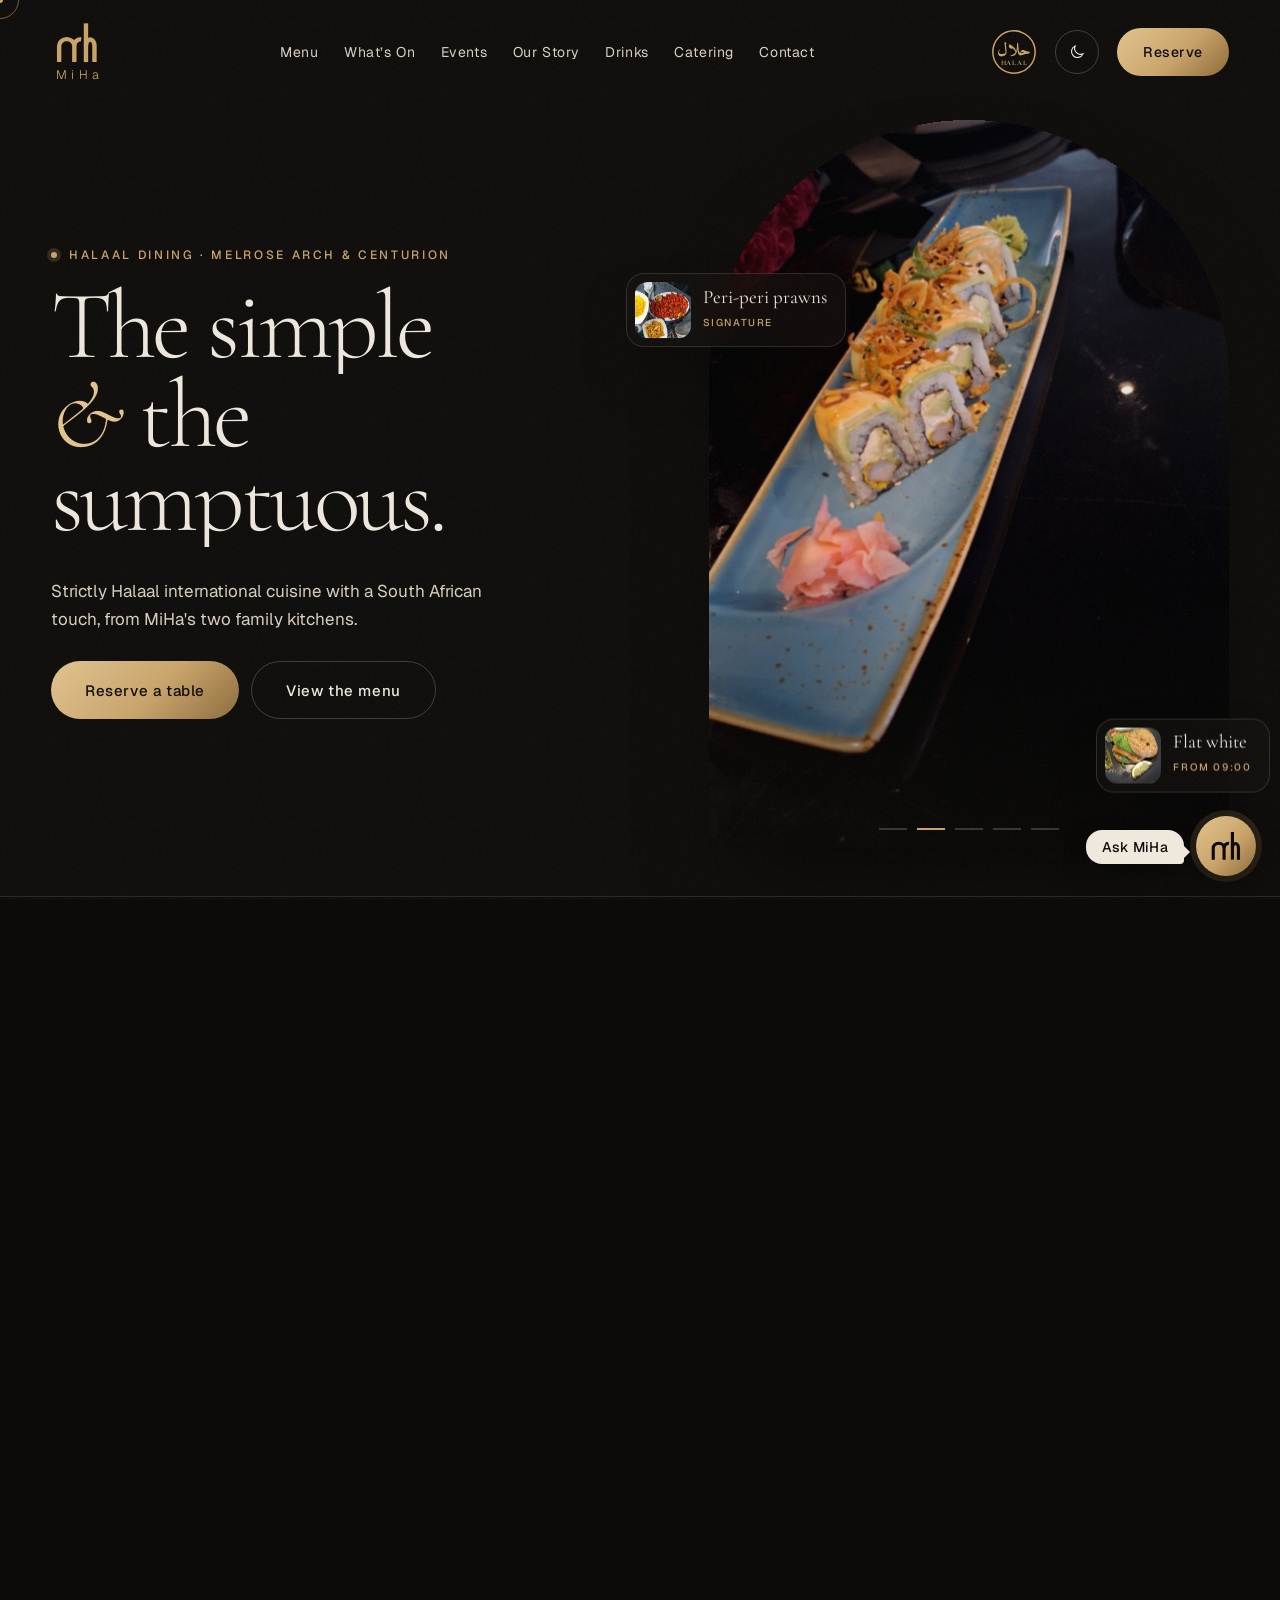
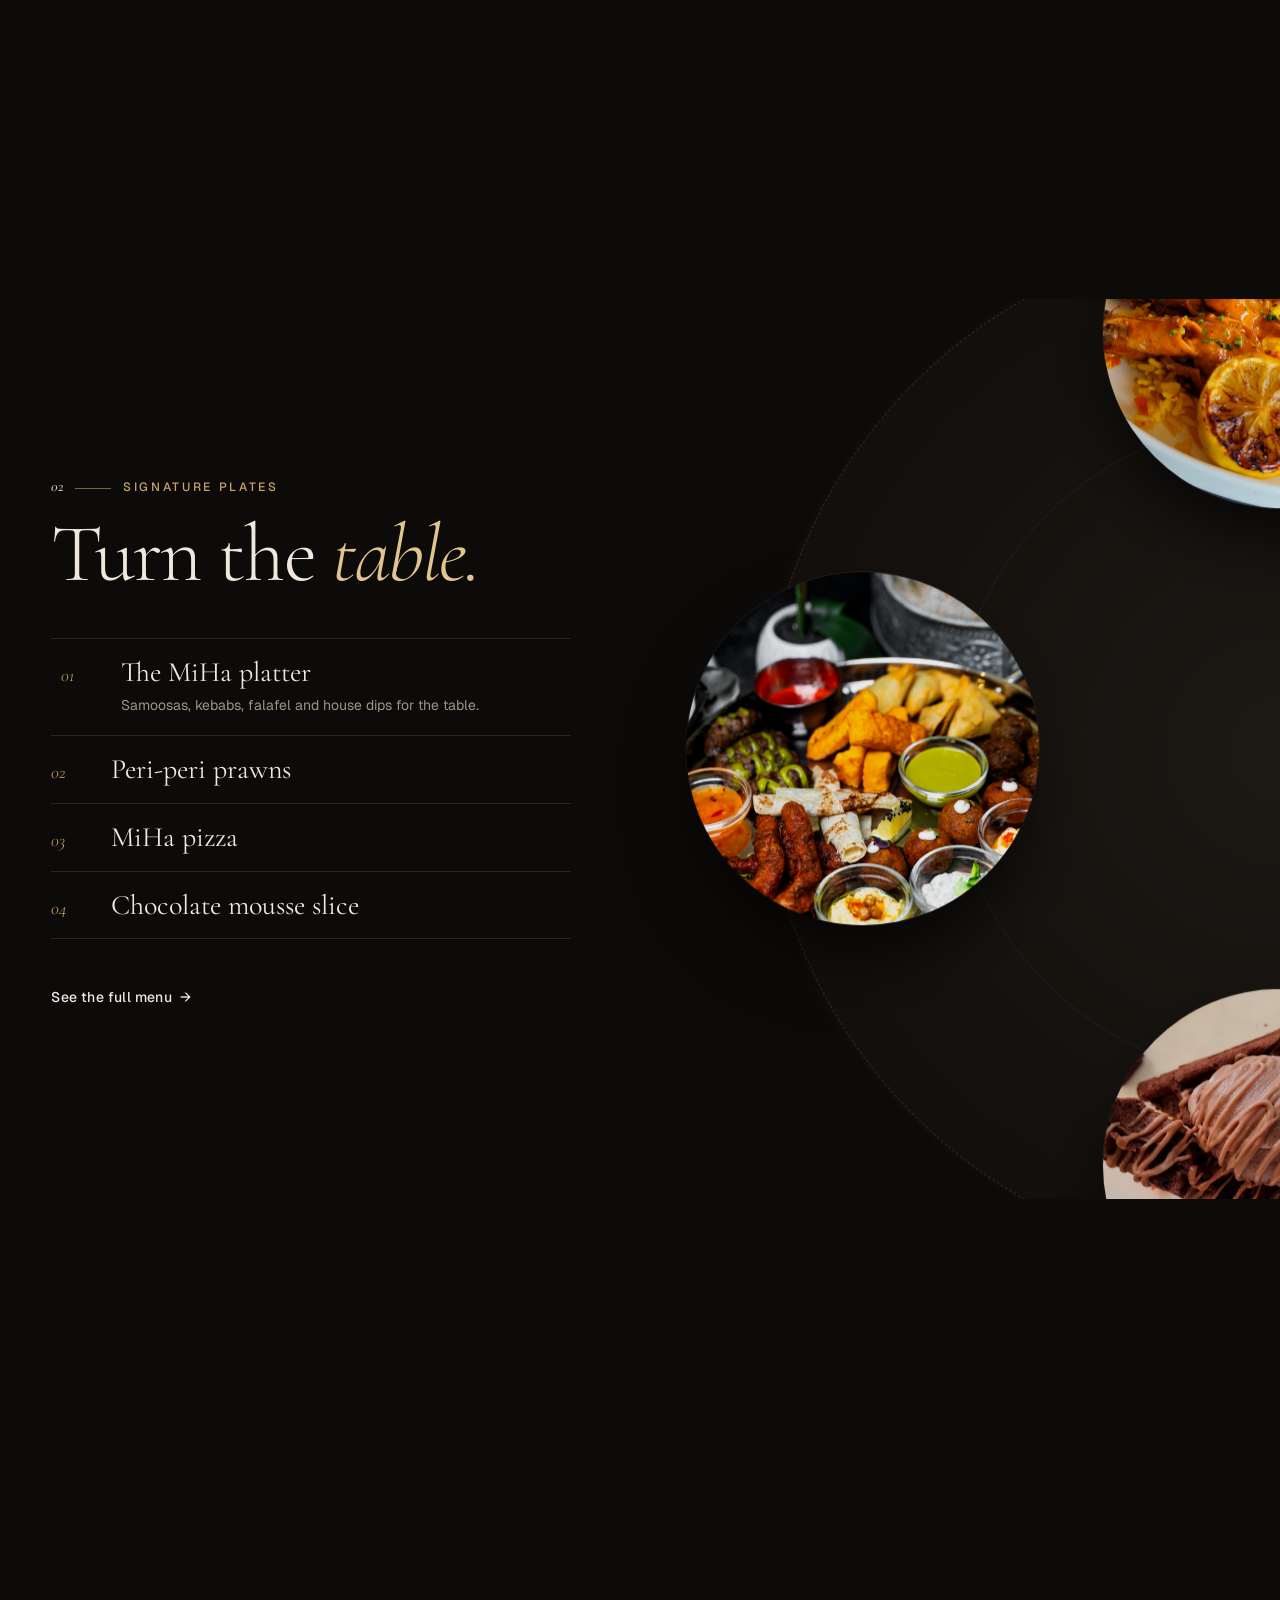
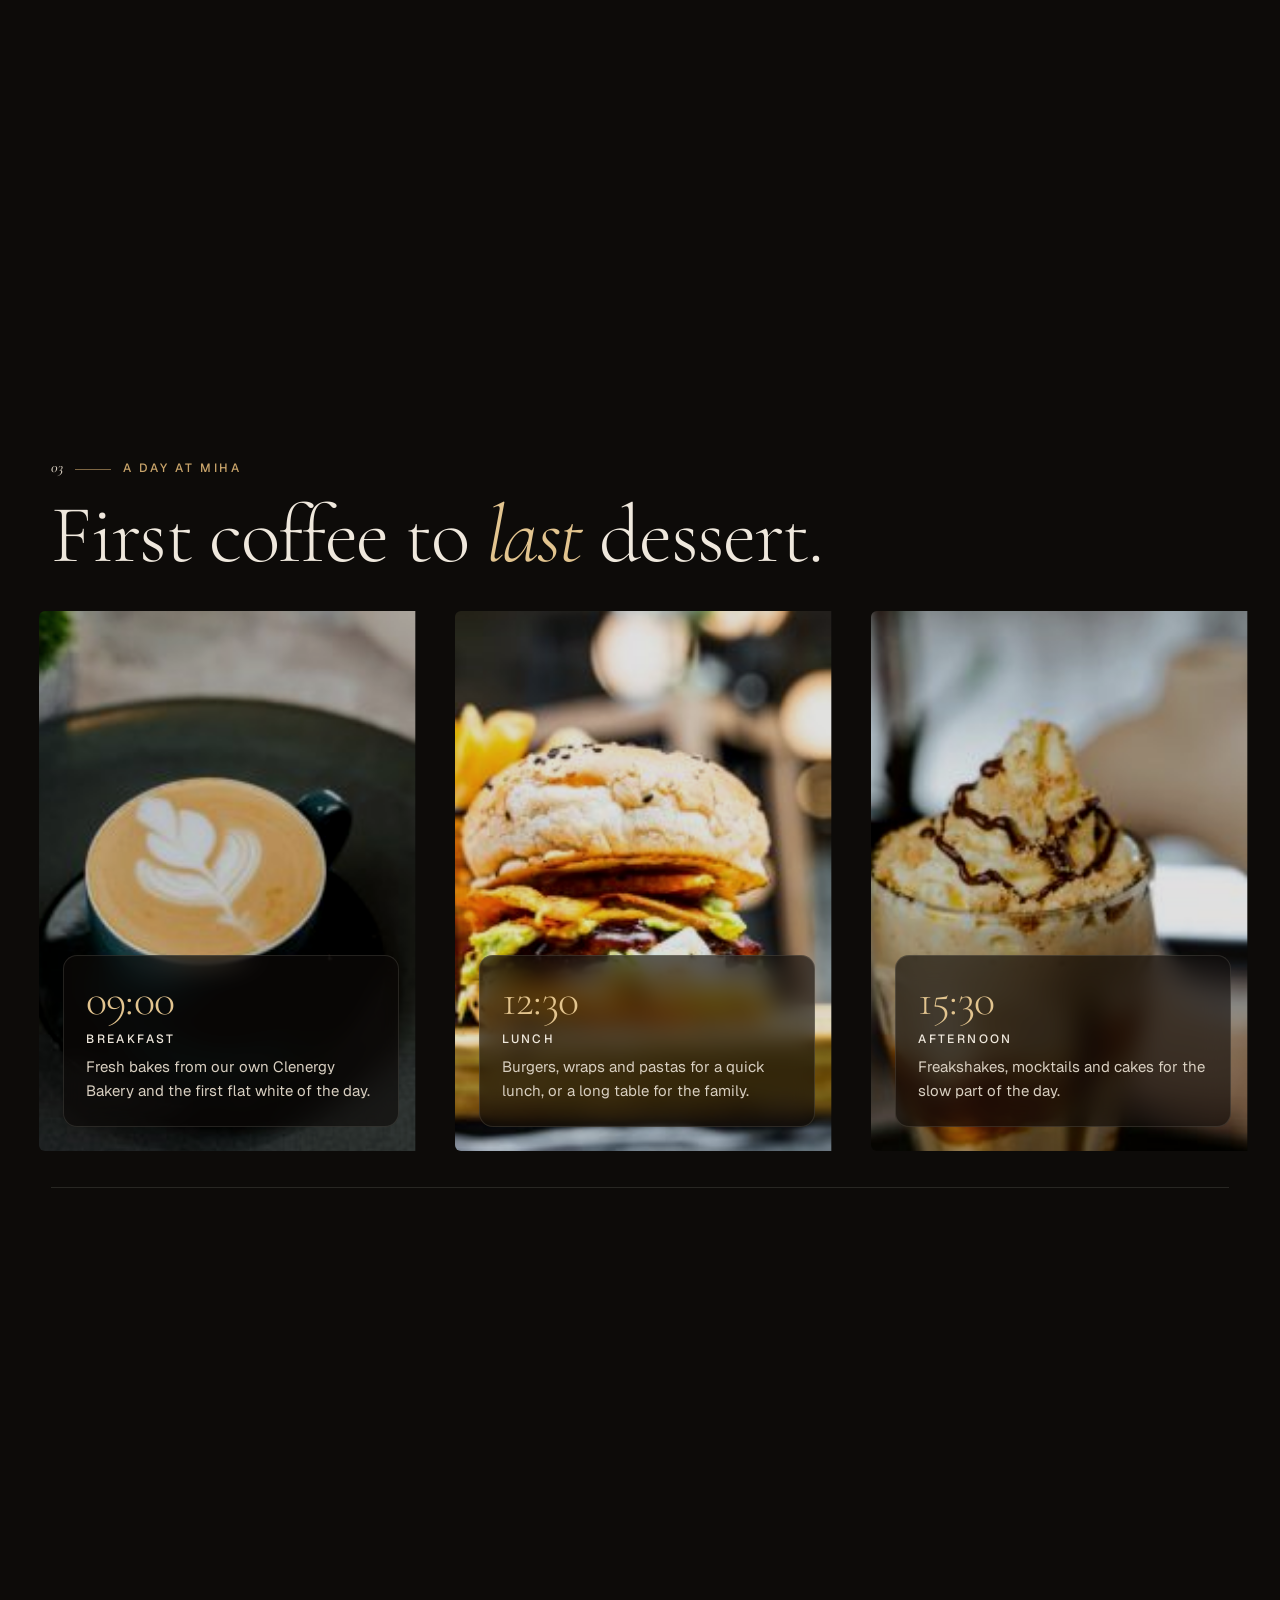
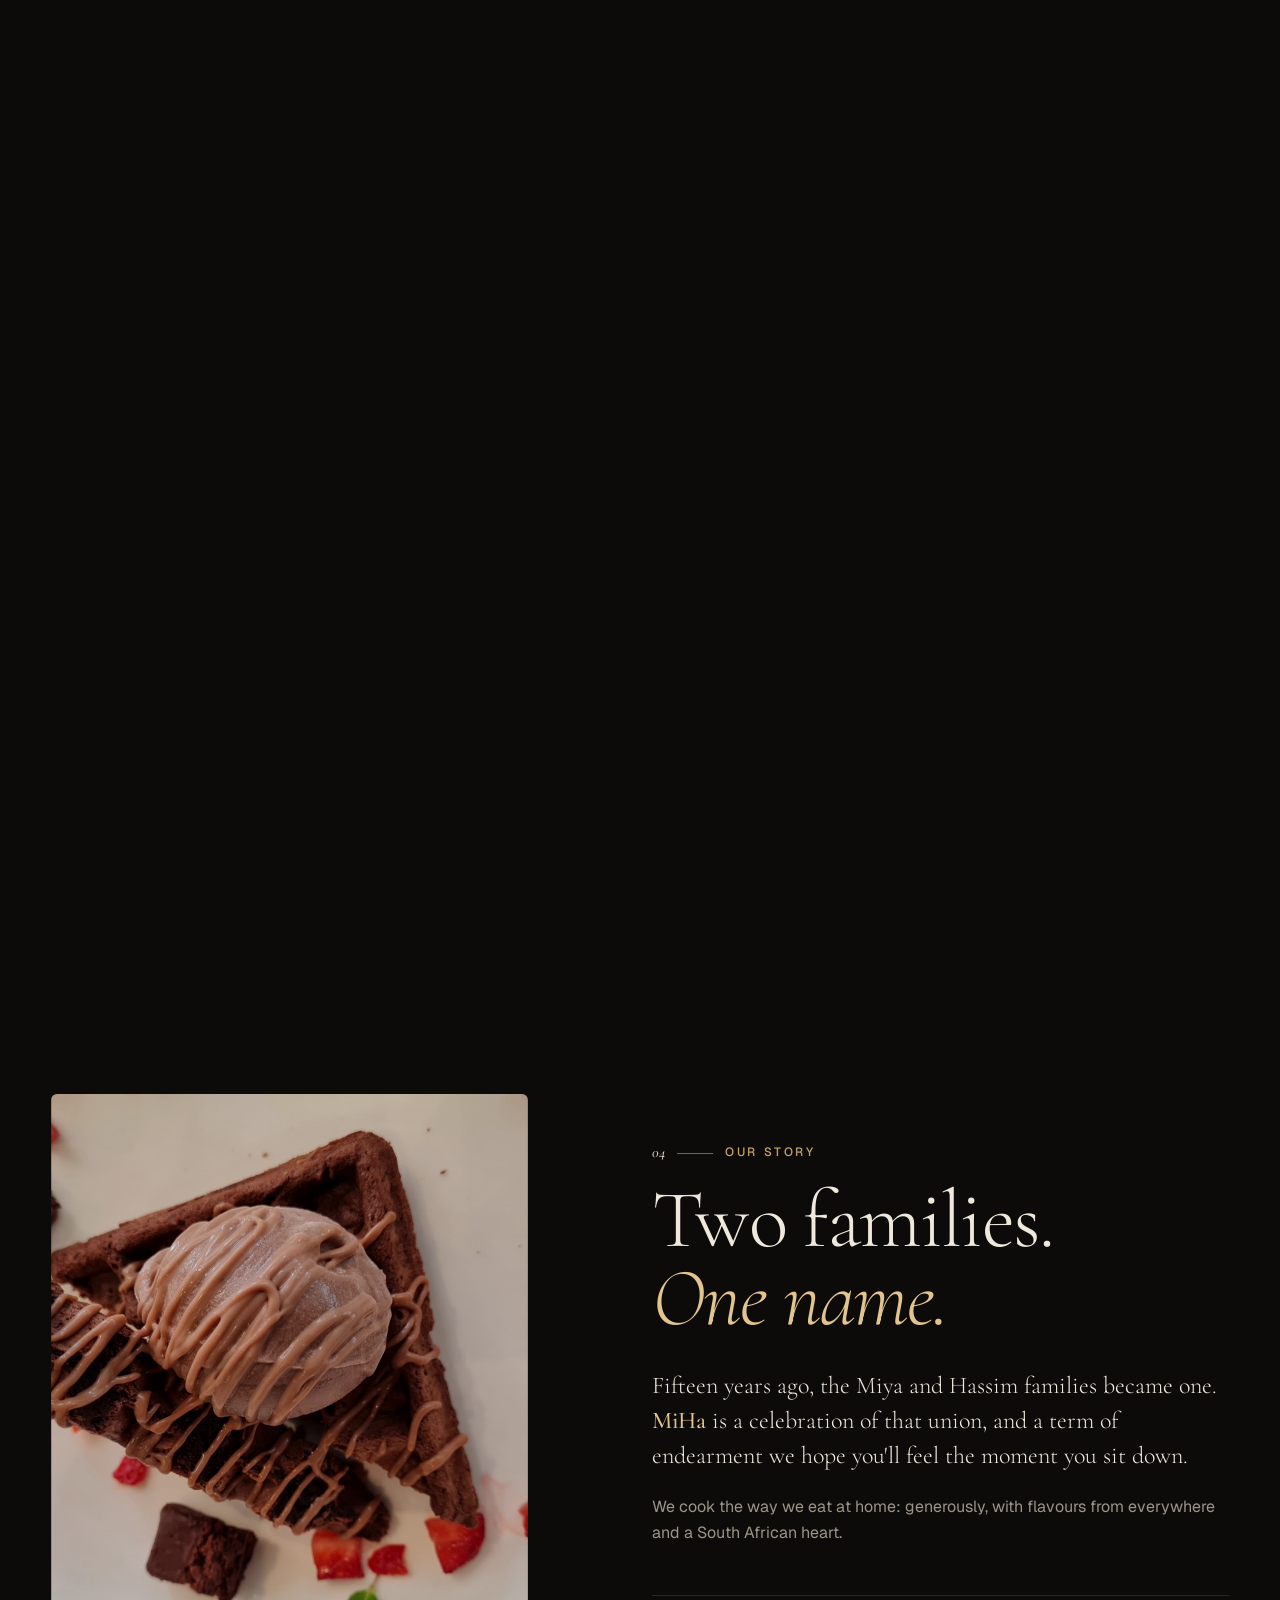
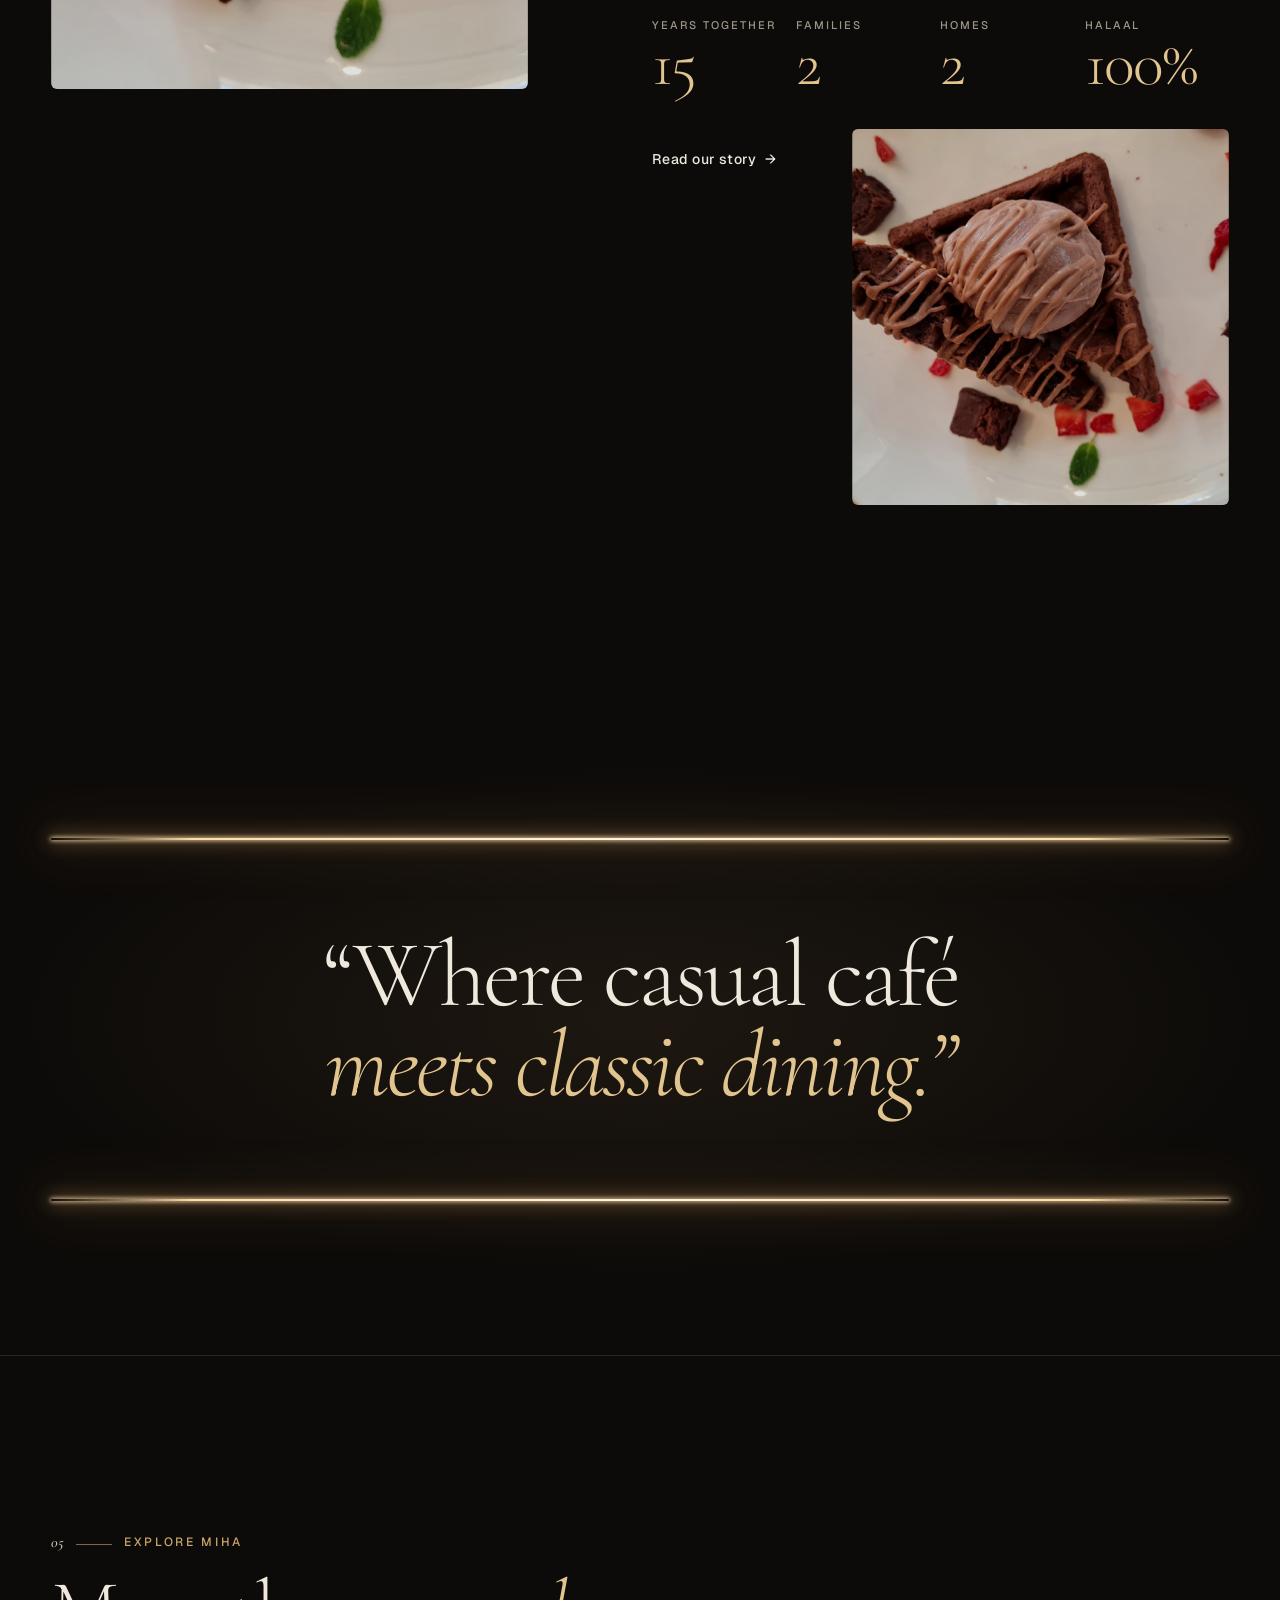
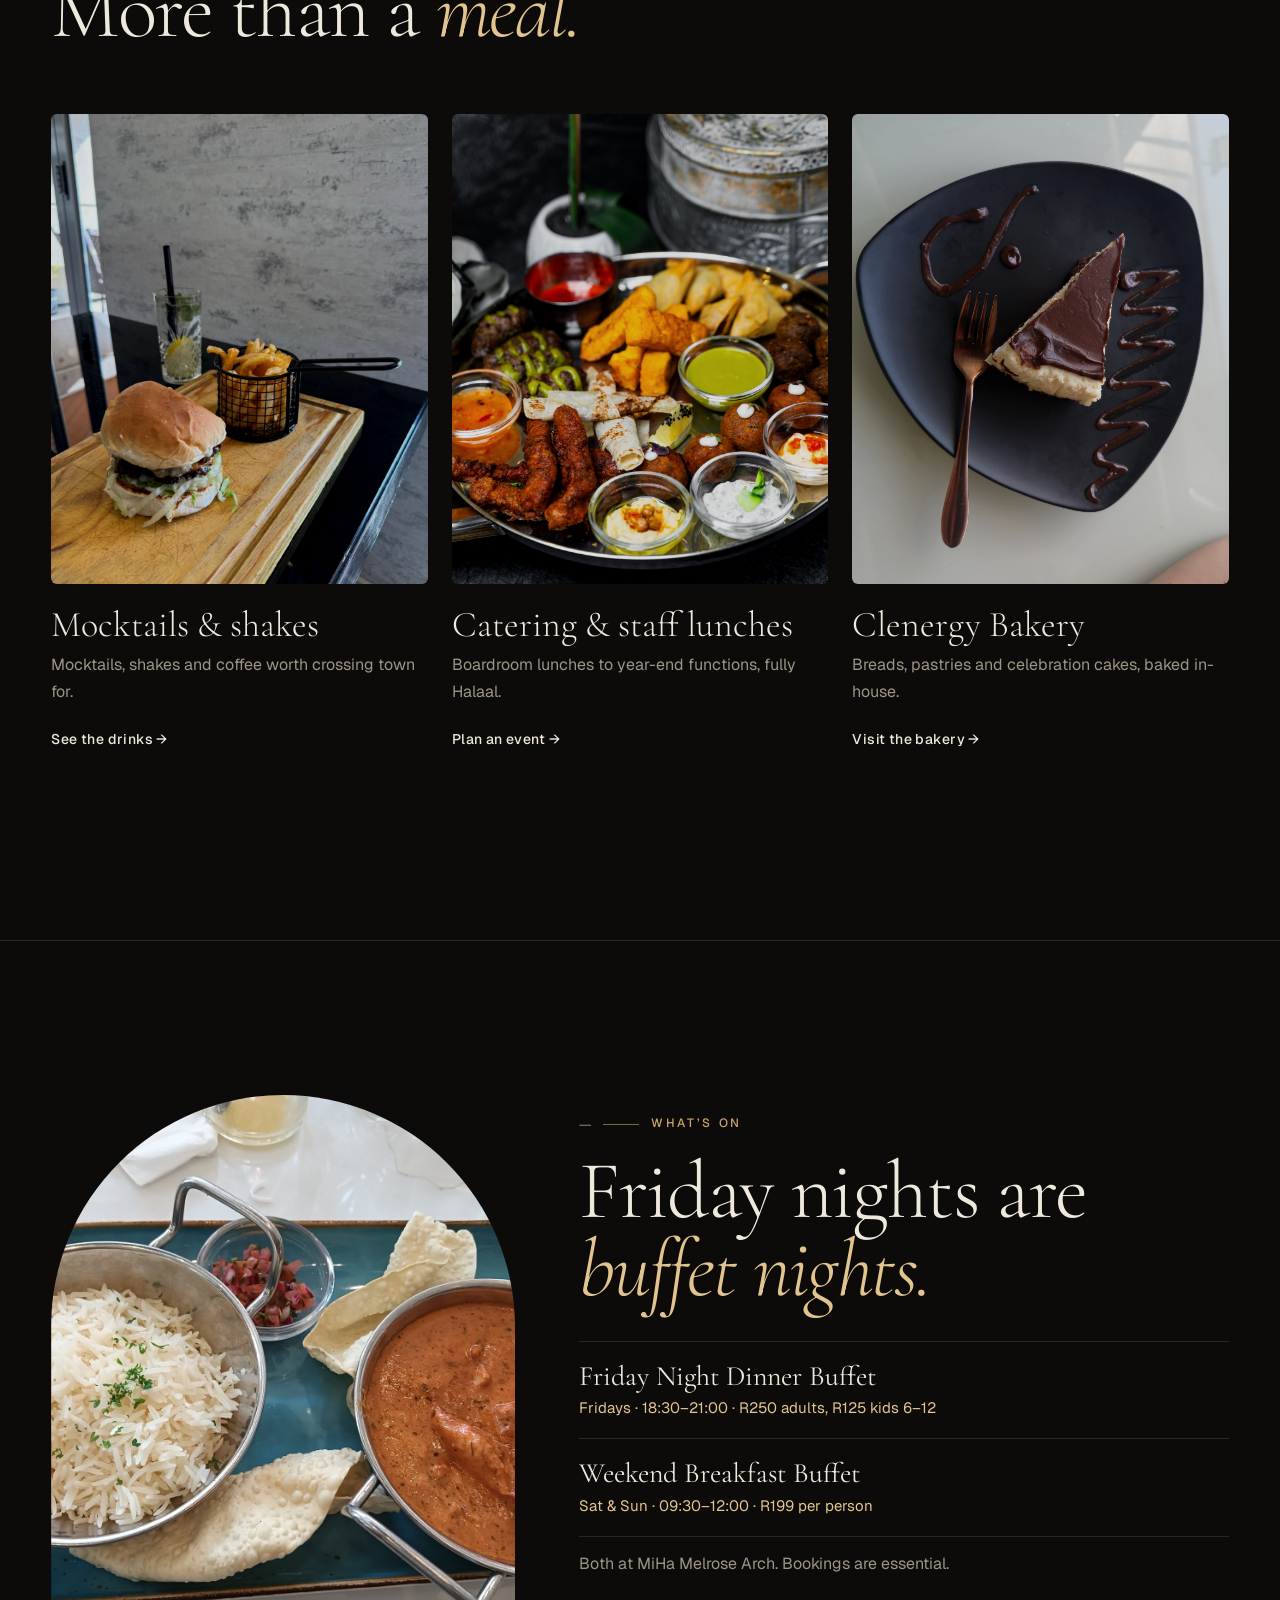
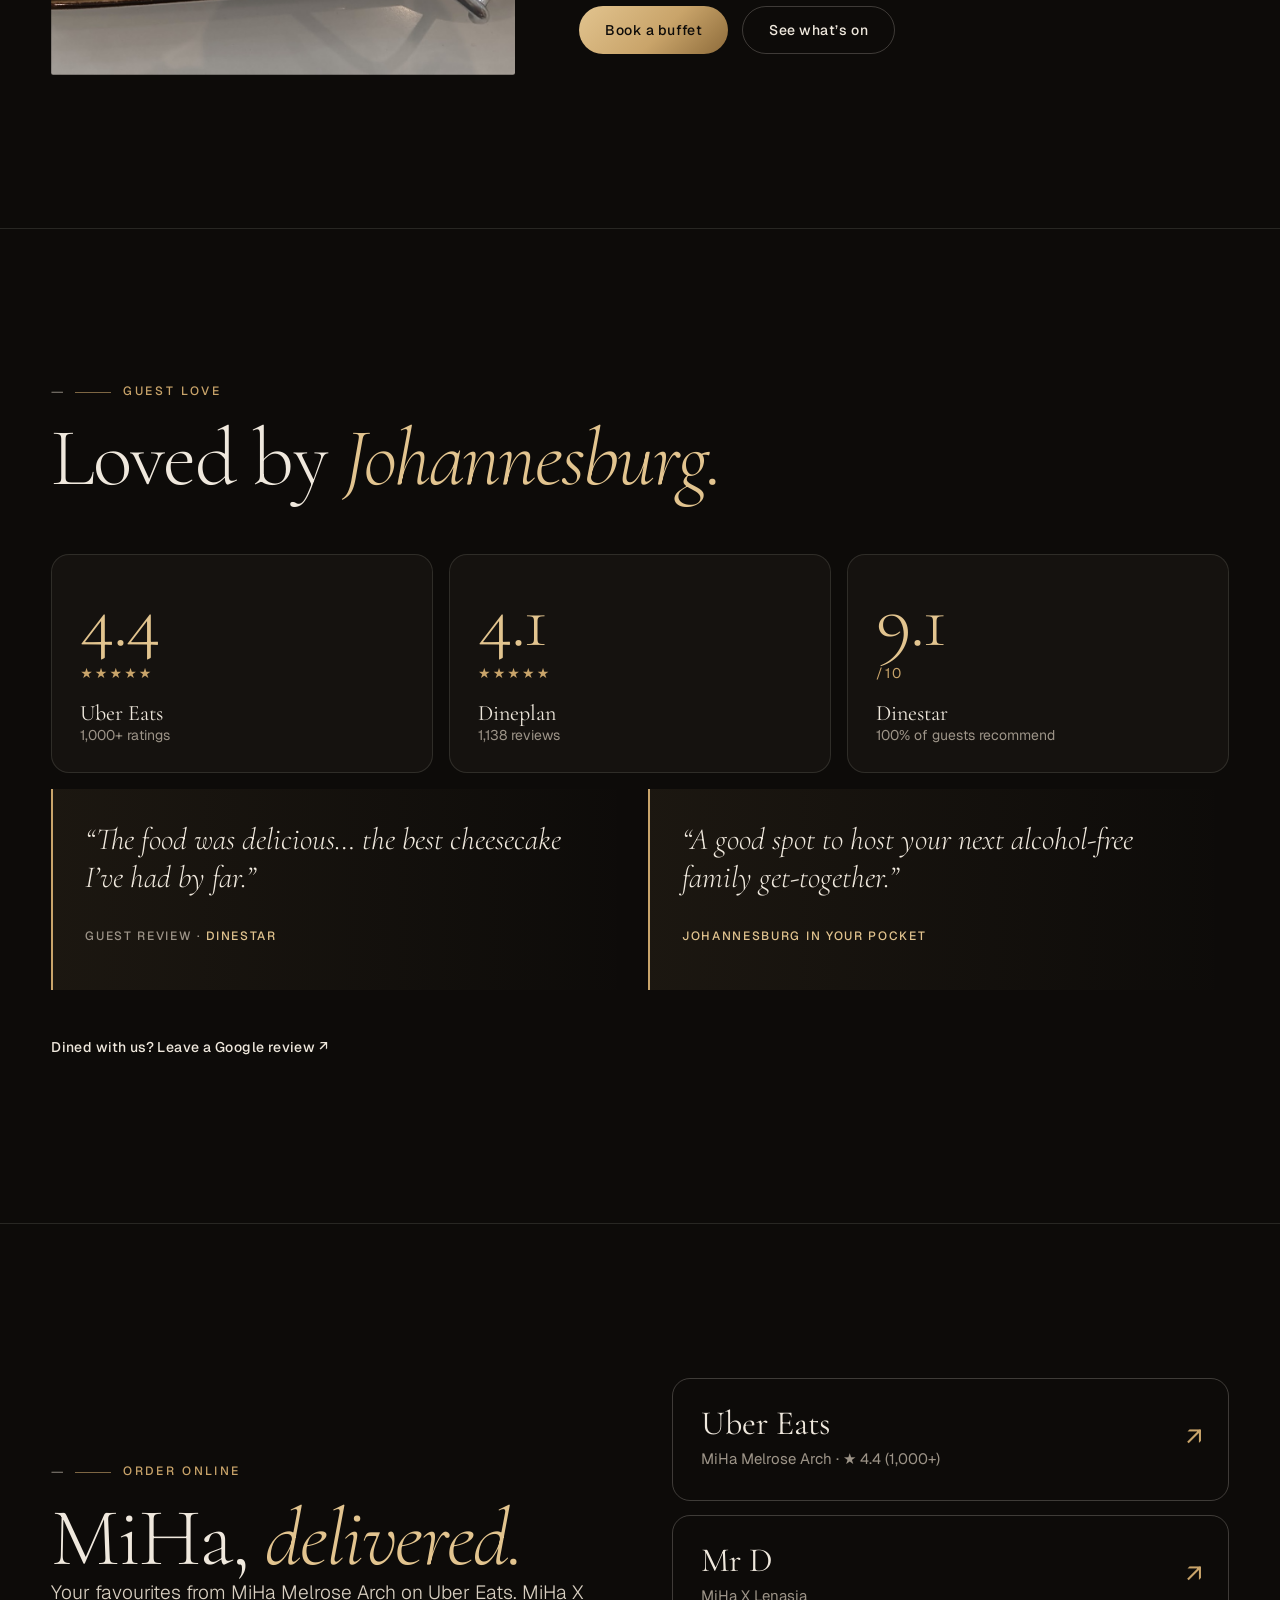
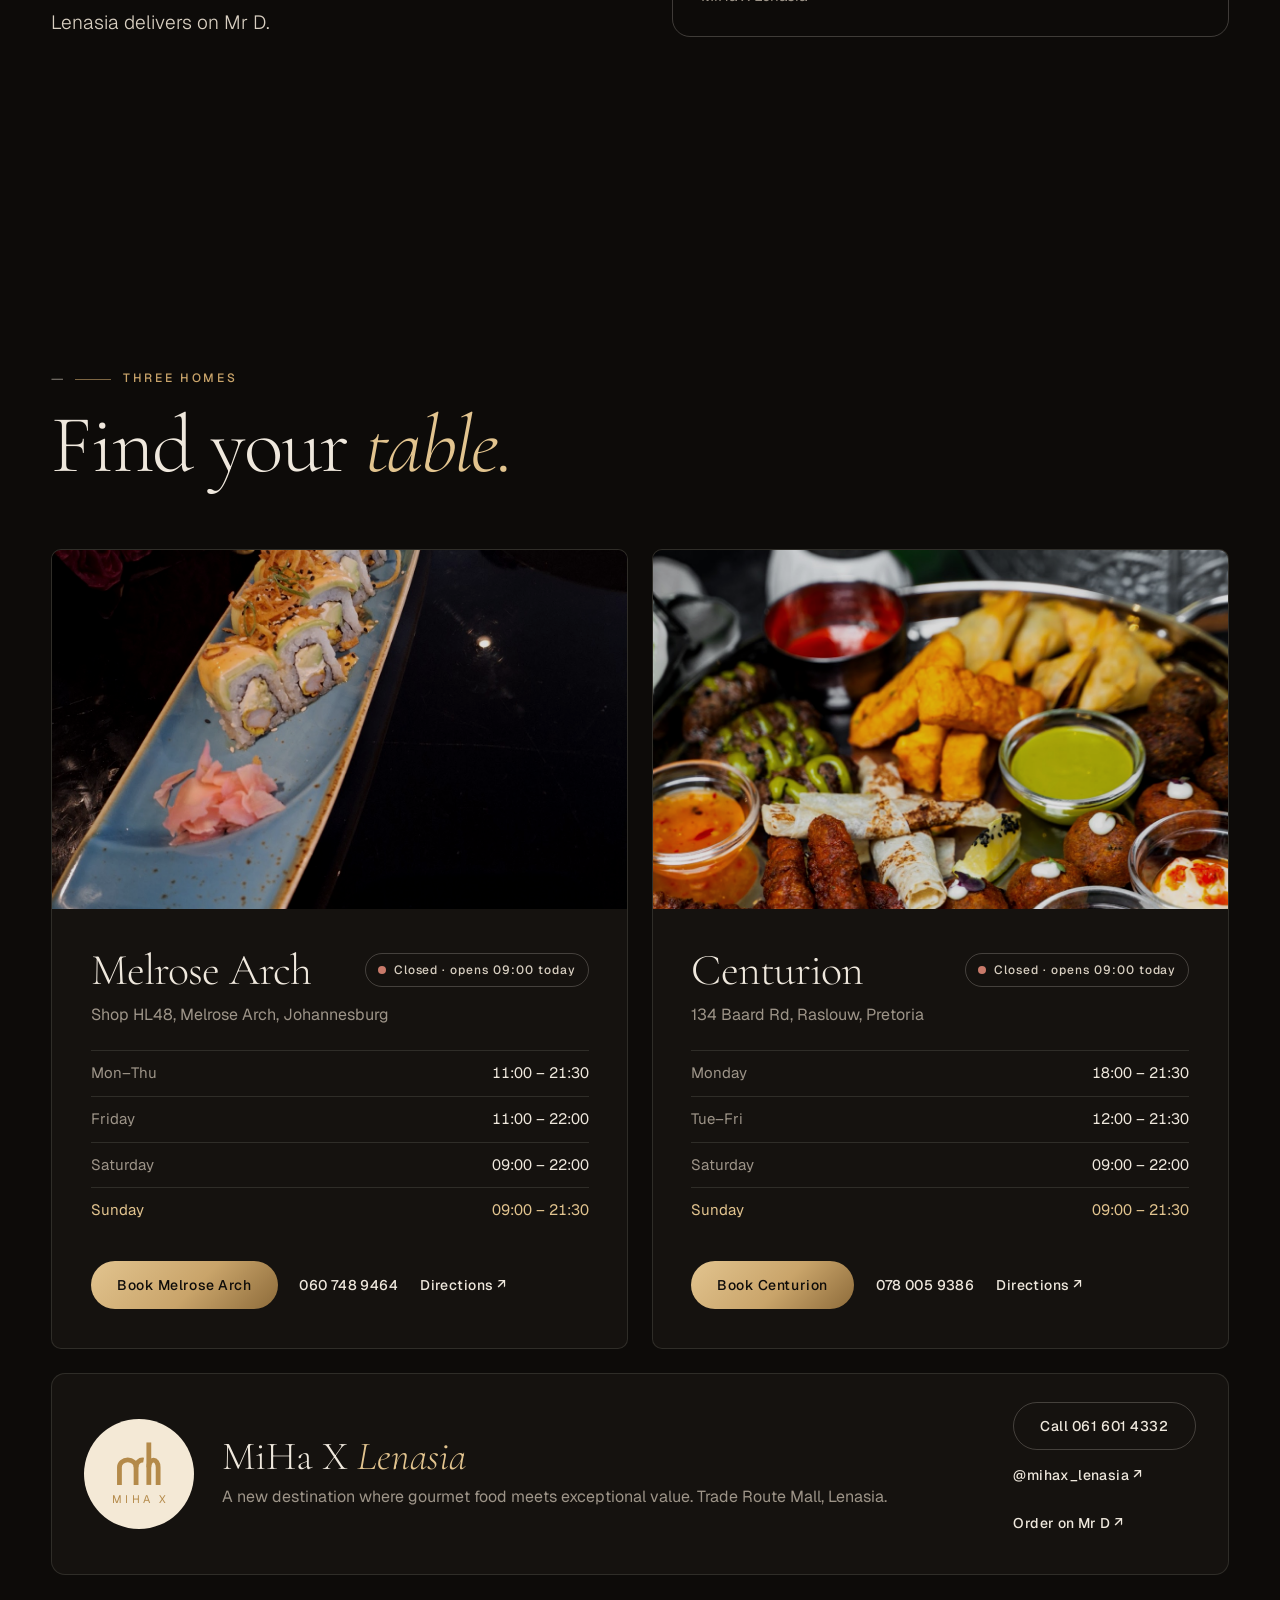
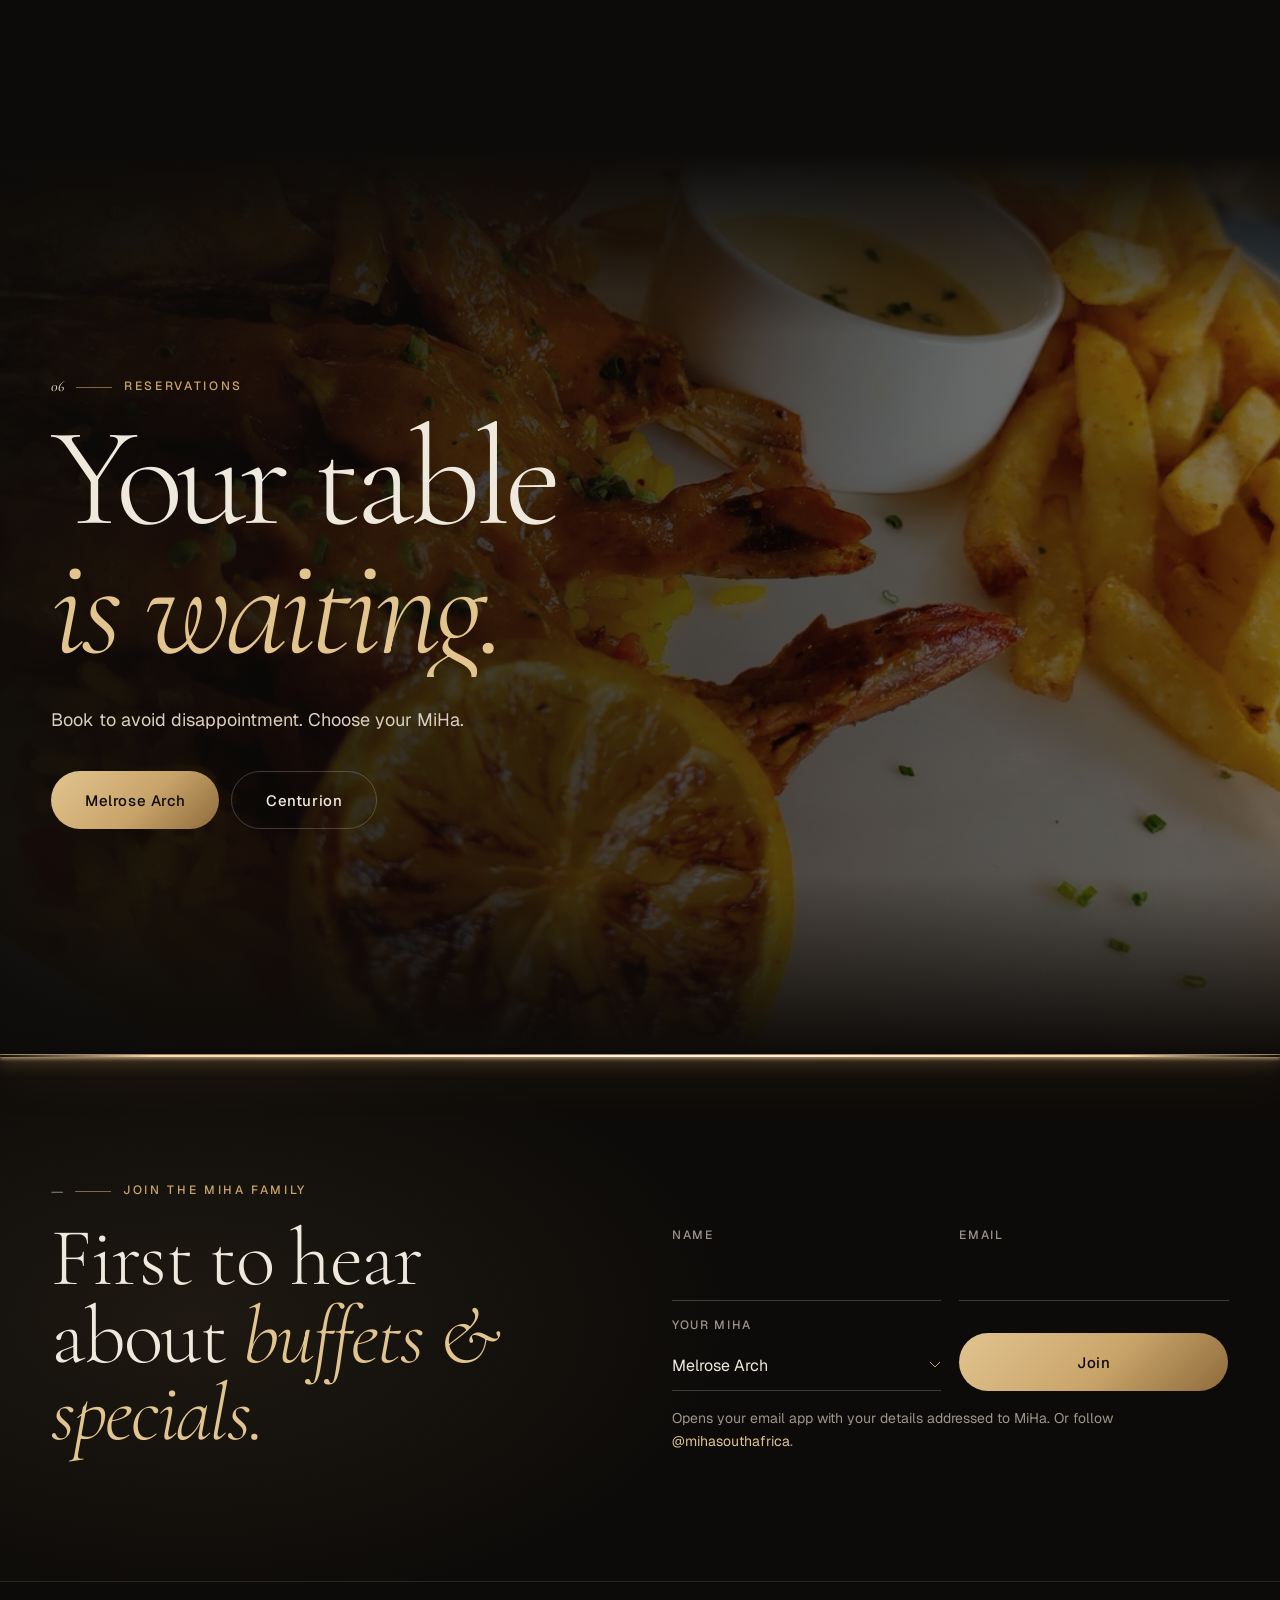
==== commit 60440381: "Catering experience, LED hover effects, LED loader, bigger stacked header logo, gold light-mode head" ====
--- a/index.html
+++ b/index.html
@@ -26,7 +26,7 @@
 <link rel="preconnect" href="https://fonts.googleapis.com">
 <link rel="preconnect" href="https://fonts.gstatic.com" crossorigin>
 <link href="https://fonts.googleapis.com/css2?family=Amiri:wght@700&family=Cormorant+Garamond:ital,wght@0,300;0,400;0,500;0,700;1,300;1,400&family=Geist:wght@300;400;500;600&display=swap" rel="stylesheet">
-<link rel="stylesheet" href="style.css?v=mws97zlf">
+<link rel="stylesheet" href="style.css?v=mws9e2fp">
 <script>document.documentElement.classList.replace('no-js','js');try{var t=localStorage.getItem('miha-theme');if(t)document.documentElement.dataset.theme=t}catch(e){}</script>
 </head>
 <body>
@@ -314,17 +314,18 @@
     <div class="footer__lockup sign" aria-hidden="true"><div class="sign__in"><svg class="mh " viewBox="40 50 440 430" fill="none" stroke="currentColor" stroke-width="46" aria-hidden="true"><path pathLength="1" d="M73 470V300a79.5 70 0 0 1 159 0v170"/><path pathLength="1" d="M232 300a62 68 0 0 1 72-67"/><path pathLength="1" d="M354 64v406"/><path pathLength="1" d="M354 300a44.5 67 0 0 1 89 0v170"/></svg><p>MiHa</p></div></div>
     <div class="footer__base">
       <p>All food is strictly Halaal. For religious reasons, no alcohol is served or allowed on the premises.</p>
-      <p>© <span class="year">2026</span> MiHa Eatery · <span class="credit">Made with <span class="credit__heart" aria-label="love">🤍</span> by Pixel Code</span></p>
+      <p>© <span class="year">2026</span> MiHa Eatery</p>
     </div>
   </div>
 </footer>
 <div class="mbar"><a href="reserve.html#book" class="mbar__main">Reserve</a><a href="tel:+27607489464">Call</a><a href="reserve.html#branches">Directions</a></div>
-<script src="vendor/gsap.min.js?v=mws97zlf"></script>
-<script src="vendor/ScrollTrigger.min.js?v=mws97zlf"></script>
-<script src="vendor/lenis.min.js?v=mws97zlf"></script>
-<script src="main.js?v=mws97zlf"></script>
-<script src="concierge.js?v=mws97zlf"></script>
-<script src="booking.js?v=mws97zlf"></script>
-<script src="picks.js?v=mws97zlf"></script>
+<script src="vendor/gsap.min.js?v=mws9e2fp"></script>
+<script src="vendor/ScrollTrigger.min.js?v=mws9e2fp"></script>
+<script src="vendor/lenis.min.js?v=mws9e2fp"></script>
+<script src="main.js?v=mws9e2fp"></script>
+<script src="concierge.js?v=mws9e2fp"></script>
+<script src="booking.js?v=mws9e2fp"></script>
+<script src="picks.js?v=mws9e2fp"></script>
+<script src="catering.js?v=mws9e2fp"></script>
 </body>
 </html>
--- a/style.css
+++ b/style.css
@@ -1023,3 +1023,135 @@
 @media (max-width:560px){.msig__grid{grid-template-columns:1fr 1fr;gap:14px}.sigc h3{font-size:21px}.sigc p{display:none}.sigc__row{flex-direction:column;align-items:flex-start}.pick--label{width:100%;justify-content:center}}
 .phero__ctas{display:flex;gap:12px;flex-wrap:wrap}
 @media (max-width:900px){.pick{width:44px;height:44px;font-size:18px}}
+
+/* =========================================================
+   CATERING EXPERIENCE
+   ========================================================= */
+.cat-hero__ctas{display:flex;gap:12px;flex-wrap:wrap;margin-top:30px}
+.cat-trust{padding:26px 0}
+.cat-trust .led{margin-inline:var(--gut)}
+.cat-trust__list{list-style:none;display:grid;grid-template-columns:repeat(4,1fr);gap:16px;padding-block:26px;margin:0 auto}
+.cat-trust__list li{display:flex;flex-direction:column;gap:4px;text-align:center}
+.cat-trust__list b{font:400 24px var(--serif);color:var(--gold-2)}
+.cat-trust__list span{color:var(--muted);font-size:14px}
+.occ-pick{display:grid;grid-template-columns:repeat(3,1fr);gap:14px;margin-top:56px}
+.occ-pick__btn{display:flex;flex-direction:column;align-items:flex-start;gap:6px;padding:24px;min-height:44px;text-align:left;border:1px solid var(--line-2);border-radius:18px;color:var(--bone);transition:border-color .4s,background .4s,transform .5s var(--ease)}
+.occ-pick__btn span{font:italic 300 18px var(--serif);color:var(--gold)}
+.occ-pick__btn b{font:400 30px/1 var(--serif)}
+.occ-pick__btn small{color:var(--muted);font-size:14px}
+.occ-pick__btn:hover{transform:translateY(-3px);border-color:rgba(201,164,106,.5)}
+.occ-pick__btn.is-on{border-color:var(--gold);background:linear-gradient(180deg,rgba(201,164,106,.14),transparent);box-shadow:inset 0 2px 0 rgba(255,220,168,.85),0 -1px 18px -6px rgba(255,196,120,.45)}
+.occ-panels{margin-top:24px}
+.occ-panel{display:grid;grid-template-columns:4fr 6fr;gap:clamp(28px,5vw,80px);align-items:center;padding:clamp(20px,3vw,36px);border:1px solid var(--line);border-radius:22px;background:var(--ink-2);animation:bkIn .6s var(--ease)}
+.occ-panel[hidden]{display:none}
+.occ-panel .arch{aspect-ratio:3/3.6}
+.occ-panel h3{font:300 clamp(36px,4vw,56px)/1 var(--serif);margin-bottom:16px}
+.occ-panel h3 em{color:var(--gold-2)}
+.occ-panel p{color:var(--bone-2);margin-bottom:18px}
+.ticks{list-style:none;padding:0;margin:0 0 26px;display:grid;grid-template-columns:1fr 1fr;gap:10px 20px}
+.ticks li{position:relative;padding-left:26px;color:var(--bone-2);font-size:15px}
+.ticks li::before{content:"";position:absolute;left:0;top:.55em;width:14px;height:2px;border-radius:2px;background:#ffdca8;box-shadow:0 0 6px 1px rgba(255,196,120,.6)}
+/* builder */
+.cb{display:grid;grid-template-columns:1.05fr .95fr;gap:clamp(24px,4vw,60px);margin-top:56px;align-items:start}
+.cb__form fieldset{border:0;margin:0 0 30px;padding:0}
+.cb__form legend{display:flex;align-items:baseline;gap:12px;font:500 12px var(--sans);letter-spacing:.18em;text-transform:uppercase;color:var(--muted);margin-bottom:14px}
+.cb__guests{font:300 40px/1 var(--serif);letter-spacing:0;color:var(--gold-2);text-transform:none}
+.chips{display:flex;flex-wrap:wrap;gap:8px}
+.chips label{position:relative;cursor:pointer}
+.chips input{position:absolute;opacity:0}
+.chips span{display:inline-flex;align-items:center;min-height:46px;padding:0 18px;border-radius:999px;border:1px solid var(--line-2);color:var(--bone-2);font-size:14px;transition:all .3s}
+.chips input:checked+span{background:var(--gold);border-color:var(--gold);color:#0d0b09}
+.chips input:focus-visible+span{outline:2px solid var(--gold);outline-offset:2px}
+.cb__range{width:100%;accent-color:var(--gold);height:30px}
+.cb__out{position:sticky;top:110px;padding:clamp(24px,3vw,36px);border:1px solid rgba(201,164,106,.4);border-radius:999px 999px 20px 20px;padding-top:70px;background:var(--ink-2);text-align:center;overflow:hidden}
+.cb__led{position:absolute;left:22%;right:22%;top:28px;height:2px;border-radius:2px;background:linear-gradient(90deg,transparent,#ffdca8 20%,#fff4e2 50%,#ffdca8 80%,transparent);box-shadow:0 0 5px 1px rgba(255,222,170,.8),0 0 18px 3px rgba(255,196,120,.35)}
+.cb__out .eyebrow{justify-content:center}
+.cb__title{font:300 clamp(36px,3.6vw,52px)/1.05 var(--serif);margin:12px 0 22px}
+.cb__list{list-style:none;padding:0;margin:0 0 18px;text-align:left;border-top:1px solid var(--line)}
+.cb__list li{display:grid;grid-template-columns:62px 1fr;gap:14px;align-items:baseline;padding:14px 0;border-bottom:1px solid var(--line)}
+.cb__list b{font:300 34px/1 var(--serif);color:var(--gold-2);text-align:right}
+.cb__list span{font:400 20px/1.2 var(--serif)}
+.cb__list small{display:block;font:400 13px var(--sans);color:var(--muted);margin-top:4px}
+.cb__note{font-size:13px;color:var(--muted);margin-bottom:20px}
+/* platters */
+.plats{display:grid;grid-template-columns:repeat(4,1fr);gap:clamp(16px,2vw,28px);margin-top:56px}
+.plat .arch{aspect-ratio:3/3.8;margin-bottom:16px}
+.plat h3{font:400 24px/1.15 var(--serif);margin-bottom:6px}
+.plat p{color:var(--muted);font-size:14px;margin-bottom:10px}
+.plat b{font:400 24px var(--serif);color:var(--gold-2)}
+.cat-small{margin-top:28px;color:var(--muted);font-size:13px}
+/* flow */
+.flow{list-style:none;padding:0;margin:64px 0 0;display:grid;grid-template-columns:repeat(4,1fr);gap:24px;position:relative;z-index:1}
+.flow li{text-align:center}
+.flow__dot{display:grid;place-items:center;width:58px;height:58px;margin:0 auto 18px;border-radius:50%;background:var(--ink);border:2px solid #ffe6c2;box-shadow:0 0 8px 1px rgba(255,222,170,.7),0 0 26px 4px rgba(255,196,120,.3);font:400 24px var(--serif);color:var(--gold-2)}
+.flow h3{font:400 28px var(--serif);margin-bottom:8px}
+.flow p{color:var(--muted)}
+.flow__led{position:relative;margin:-178px 12.5% 150px;z-index:0}
+@media (max-width:1100px){.plats{grid-template-columns:1fr 1fr}}
+@media (max-width:900px){
+  .cat-trust__list{grid-template-columns:1fr 1fr}
+  .occ-pick{grid-template-columns:1fr}
+  .occ-panel{grid-template-columns:1fr}
+  .occ-panel .arch{max-width:360px;aspect-ratio:3/3}
+  .ticks{grid-template-columns:1fr}
+  .cb{grid-template-columns:1fr}
+  .cb__out{position:relative;top:0}
+  .flow{grid-template-columns:1fr 1fr;row-gap:40px}
+  .flow__led{display:none}
+}
+@media (max-width:560px){.plats{grid-template-columns:1fr 1fr;gap:14px}.plat p{display:none}}
+
+/* light mode: headings use the site's gold, not brown */
+html[data-theme="light"]{--gold-2:#c39a55}
+html[data-theme="light"] :is(.display,.h2,.hero__title,.reserve__title,.msec__title,.bk-title,.occ-panel h3,.homex h3,.next strong,.sname__half b,.bleed__quote) em{color:#c9a46a}
+
+/* page loader: the logo centred in an LED-ringed disc */
+.loader__inner{position:relative;width:min(260px,62vw);aspect-ratio:1;border-radius:50%;display:flex;flex-direction:column;align-items:center;justify-content:center;gap:14px;background:radial-gradient(circle at 40% 35%,#24201c,#141210 70%);box-shadow:inset 0 -24px 60px rgba(0,0,0,.6)}
+.loader__inner::before{content:"";position:absolute;inset:-8px;border-radius:50%;border:2px solid #ffe6c2;box-shadow:0 0 6px 1px rgba(255,222,170,.85),0 0 26px 5px rgba(255,196,120,.4),0 0 80px 16px rgba(255,170,90,.14);opacity:0;animation:ledOn .5s ease .15s forwards}
+.loader__inner::after{content:"";position:absolute;inset:-10px;border-radius:50%;background:conic-gradient(from var(--ledA),transparent 0deg,rgba(255,255,255,.95) 20deg,transparent 44deg,transparent 360deg);-webkit-mask:radial-gradient(farthest-side,transparent calc(100% - 6px),#000 calc(100% - 5px),#000 100%);mask:radial-gradient(farthest-side,transparent calc(100% - 6px),#000 calc(100% - 5px),#000 100%);animation:ledSpin 1.6s linear infinite}
+@keyframes ledOn{to{opacity:1}}
+.loader__mark{width:38%;margin:0;color:#f0b37e;filter:drop-shadow(0 0 6px rgba(240,170,110,.6))}
+.loader__word{font-size:clamp(16px,2vw,20px);margin:0;color:#f3bd8a}
+.loader__line,.loader__meta{display:none}
+
+/* header logo: MiHa centred under the mh, like the real lockup */
+.nav__logo{flex-direction:column;align-items:center;justify-content:center;gap:5px;min-height:44px}
+.nav__logo .mh{width:30px}
+.nav__logo span{display:block;font:300 10.5px/1 var(--sans);letter-spacing:.34em;padding-left:.34em;color:var(--gold)}
+@media (max-width:560px){.nav__logo .mh{width:27px}.nav__logo span{font-size:9.5px}}
+@media (max-width:360px){.nav__logo span{display:block}}
+
+/* bigger header logo */
+.nav__logo{gap:6px}
+.nav__logo .mh{width:42px}
+.nav__logo span{font-size:12.5px;letter-spacing:.36em;padding-left:.36em}
+@media (max-width:560px){.nav__logo .mh{width:36px}.nav__logo span{font-size:11px}}
+
+/* catering slider: easy to grab on phones */
+.cb__range{height:44px}
+
+/* =========================================================
+   MORE LED: buttons, links and cards light up on hover
+   ========================================================= */
+.btn--gold:hover{box-shadow:0 0 0 1.5px #ffe6c2,0 0 10px 2px rgba(255,222,170,.75),0 0 30px 6px rgba(255,196,120,.35)}
+.btn--ghost:hover{box-shadow:0 0 0 1px #ffe6c2,0 0 10px 2px rgba(255,222,170,.6),0 0 28px 5px rgba(255,196,120,.28)}
+.btn{transition:transform .5s var(--ease),color .5s var(--ease),border-color .5s,box-shadow .5s var(--ease)}
+.nav__links a::after{background:linear-gradient(90deg,transparent,#ffdca8 20%,#fff4e2 50%,#ffdca8 80%,transparent);box-shadow:0 0 8px 1px rgba(255,200,130,.6)}
+.link-arrow{background-image:linear-gradient(90deg,#ffdca8,#fff4e2)}
+.link-arrow:hover{text-shadow:0 0 12px rgba(255,210,150,.35)}
+.theme-toggle:hover,.nav__burger:hover{box-shadow:0 0 0 1px #ffe6c2,0 0 12px 2px rgba(255,210,150,.45)}
+.cc-btn:hover{box-shadow:0 18px 40px -12px rgba(0,0,0,.75),0 0 0 2px #ffe6c2,0 0 18px 4px rgba(255,210,150,.6)}
+/* cards: an LED strip lights along the top on hover */
+:is(.bcard,.plat,.rating,.occ,.belief,.chapter,.home,.order__card,.step,.pill,.cquick__item,.sigc,.buffet,.week__day){position:relative}
+:is(.bcard,.plat,.rating,.occ,.belief,.chapter,.home,.order__card,.step,.pill,.cquick__item,.sigc,.buffet)::before{content:"";position:absolute;left:14%;right:14%;top:0;height:2px;border-radius:2px;z-index:3;pointer-events:none;
+  background:linear-gradient(90deg,transparent,#ffdca8 20%,#fff4e2 50%,#ffdca8 80%,transparent);box-shadow:0 0 5px 1px rgba(255,222,170,.85),0 0 18px 3px rgba(255,196,120,.38);
+  opacity:0;transform:scaleX(.3);transition:opacity .45s var(--ease),transform .6s var(--ease)}
+:is(.bcard,.plat,.rating,.occ,.belief,.chapter,.home,.order__card,.step,.pill,.cquick__item,.sigc,.buffet):hover::before{opacity:1;transform:scaleX(1)}
+/* arched images glow at the rim on hover */
+.arch{transition:box-shadow .6s var(--ease)}
+.arch:hover{box-shadow:0 0 0 1.5px #ffe6c2,0 0 14px 2px rgba(255,222,170,.55),0 0 40px 8px rgba(255,190,120,.18),0 40px 80px -36px rgba(0,0,0,.8)}
+.hero__arch:hover{box-shadow:0 0 0 1.5px #ffe6c2,0 0 14px 2px rgba(255,222,170,.5),0 50px 100px -40px rgba(0,0,0,.85)}
+/* form fields: the underline glows when focused */
+.field input:focus,.field select:focus,.field textarea:focus{border-color:#ffdca8;box-shadow:0 1px 0 0 #ffdca8,0 6px 14px -8px rgba(255,200,130,.8)}
+html[data-theme="light"] .btn--gold:hover,html[data-theme="light"] .btn--ghost:hover{box-shadow:0 0 0 1.5px #e9c48a,0 0 12px 2px rgba(217,174,106,.5)}
+@media (hover:none){:is(.bcard,.plat,.rating,.occ,.belief,.chapter,.home,.order__card,.step,.pill,.cquick__item,.sigc,.buffet)::before{display:none}}
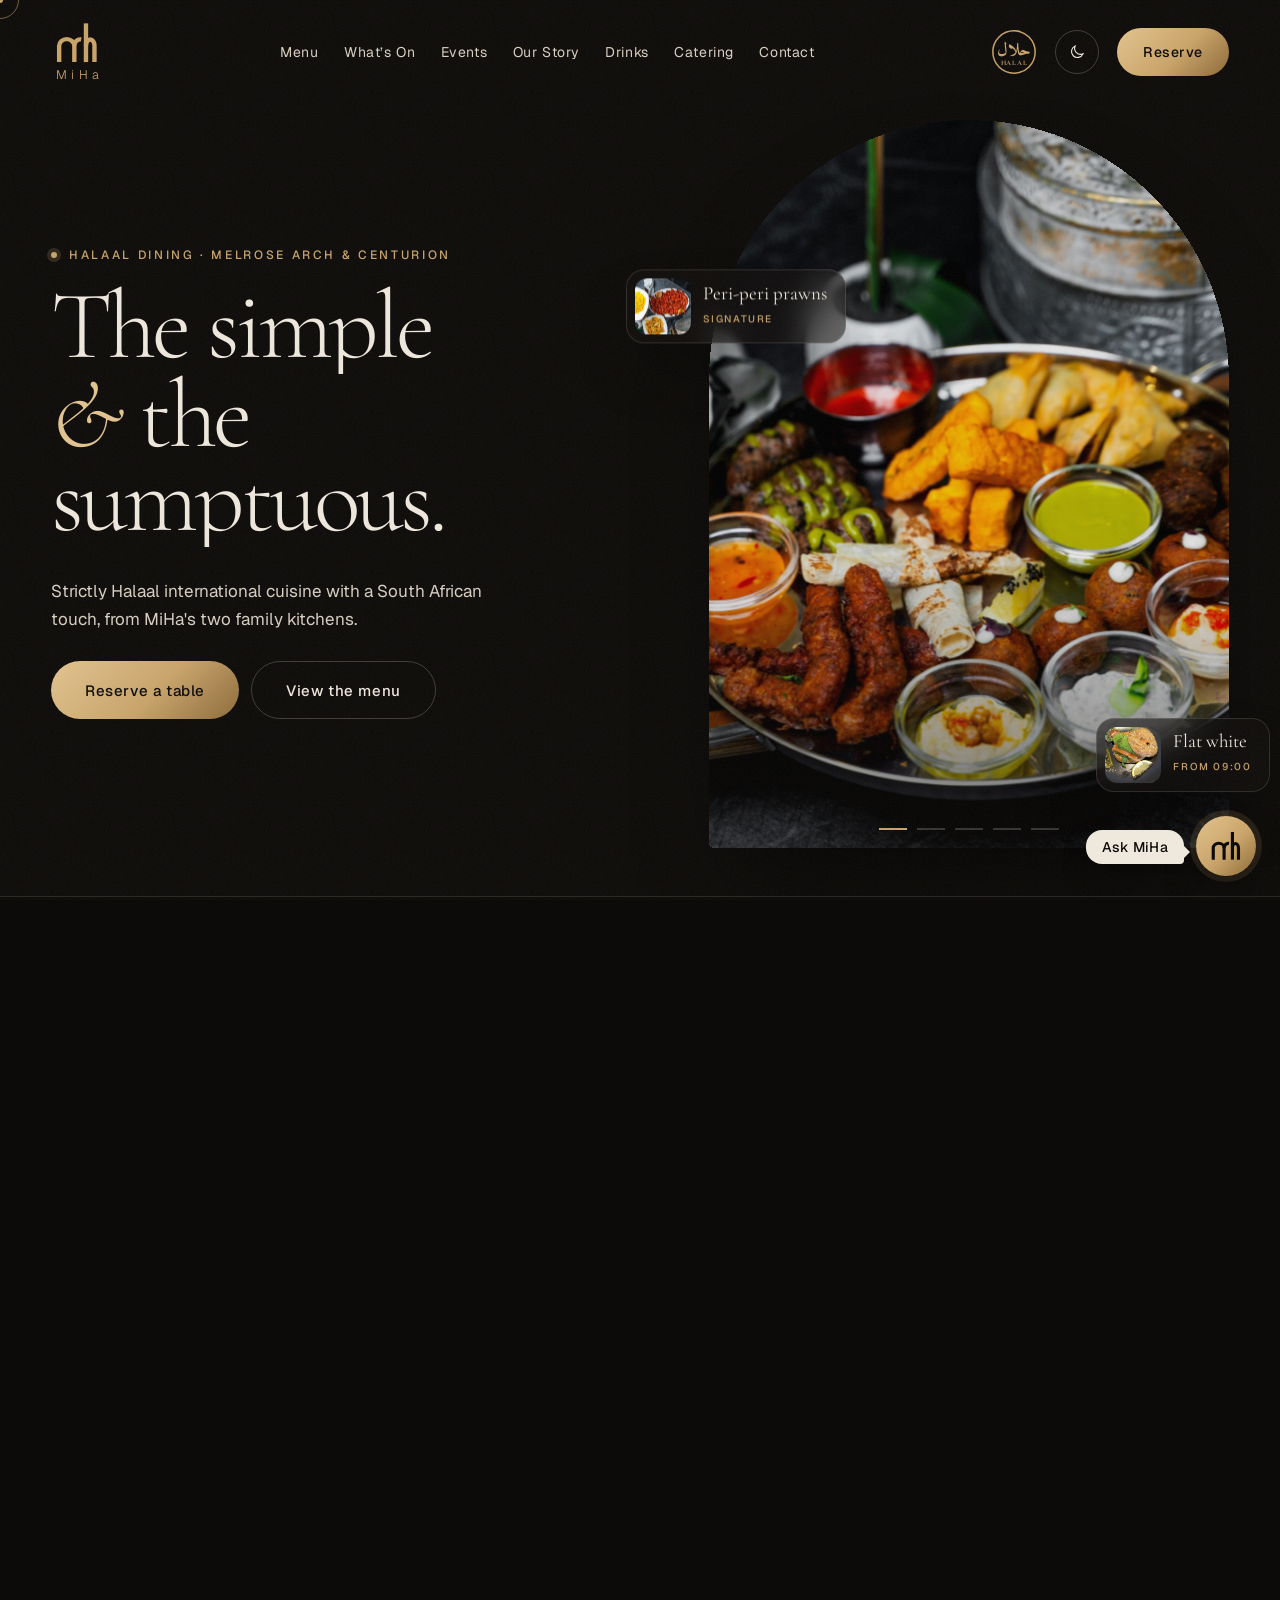
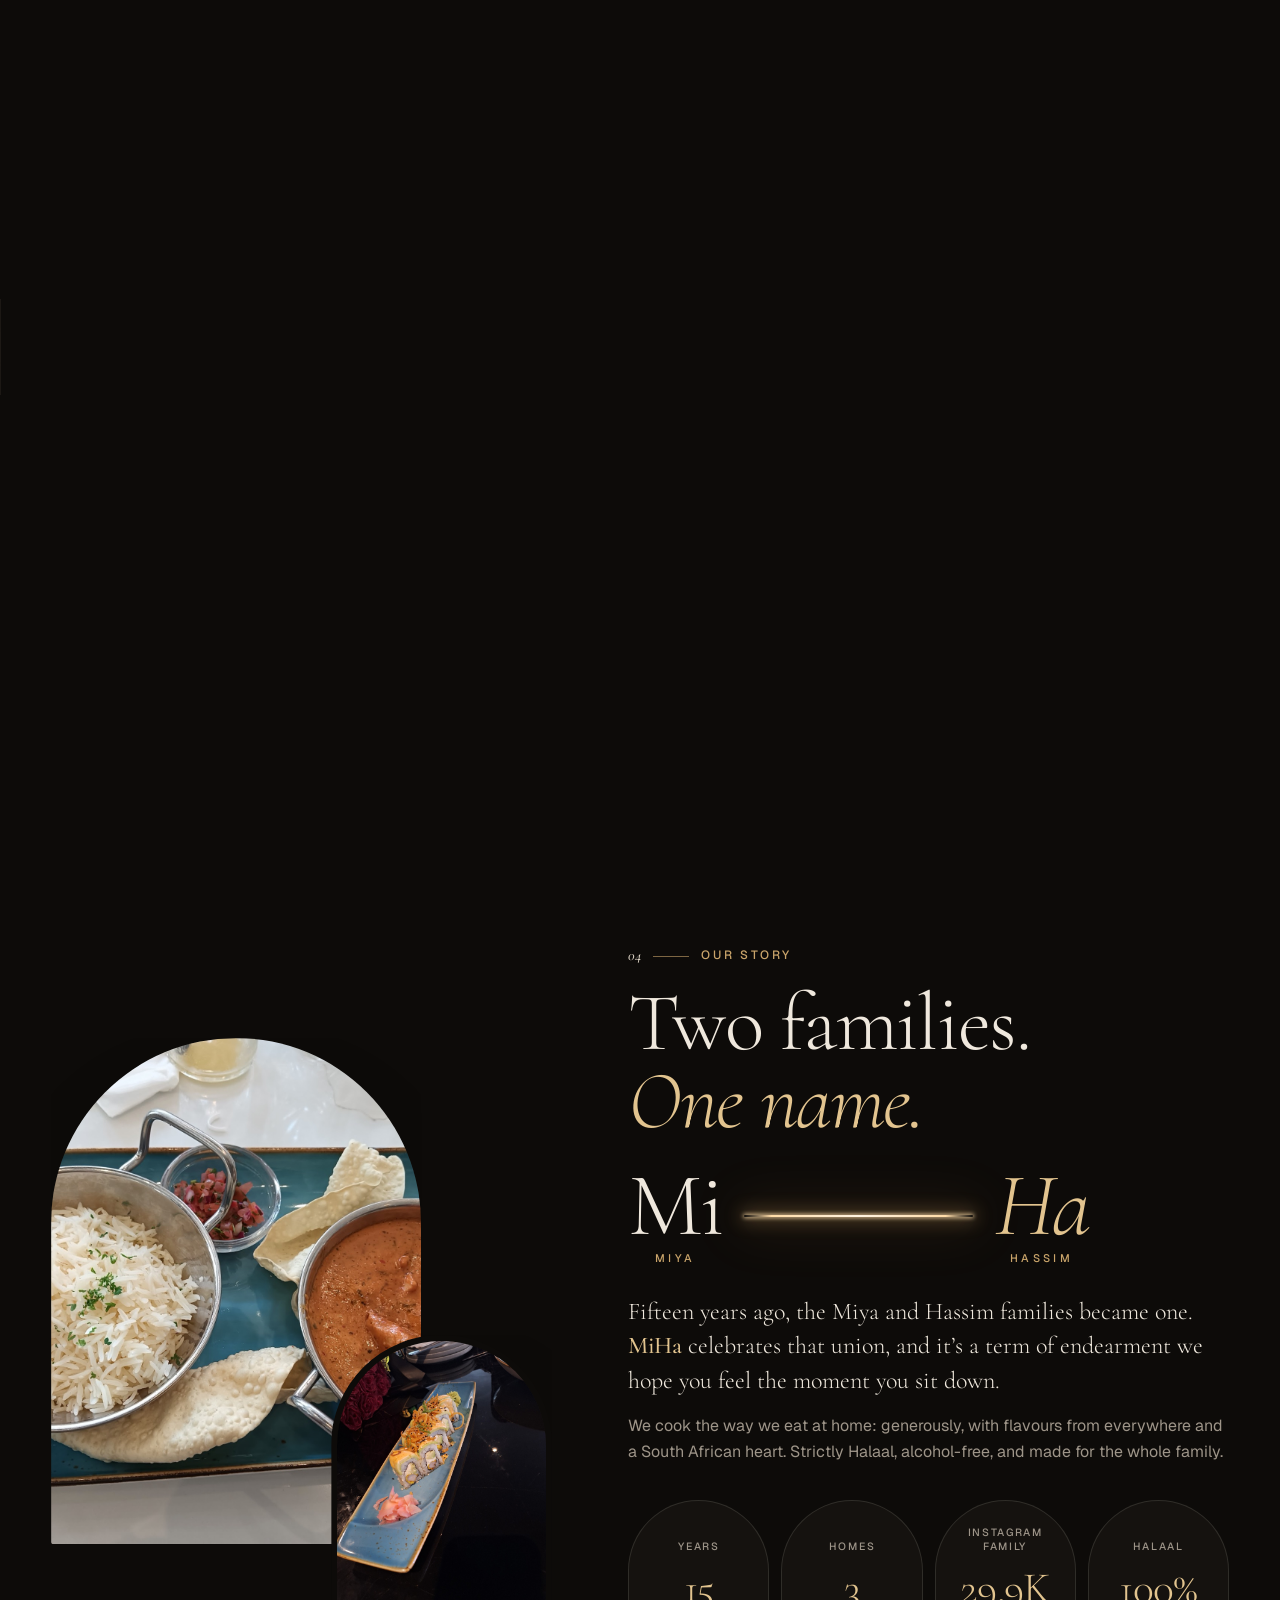
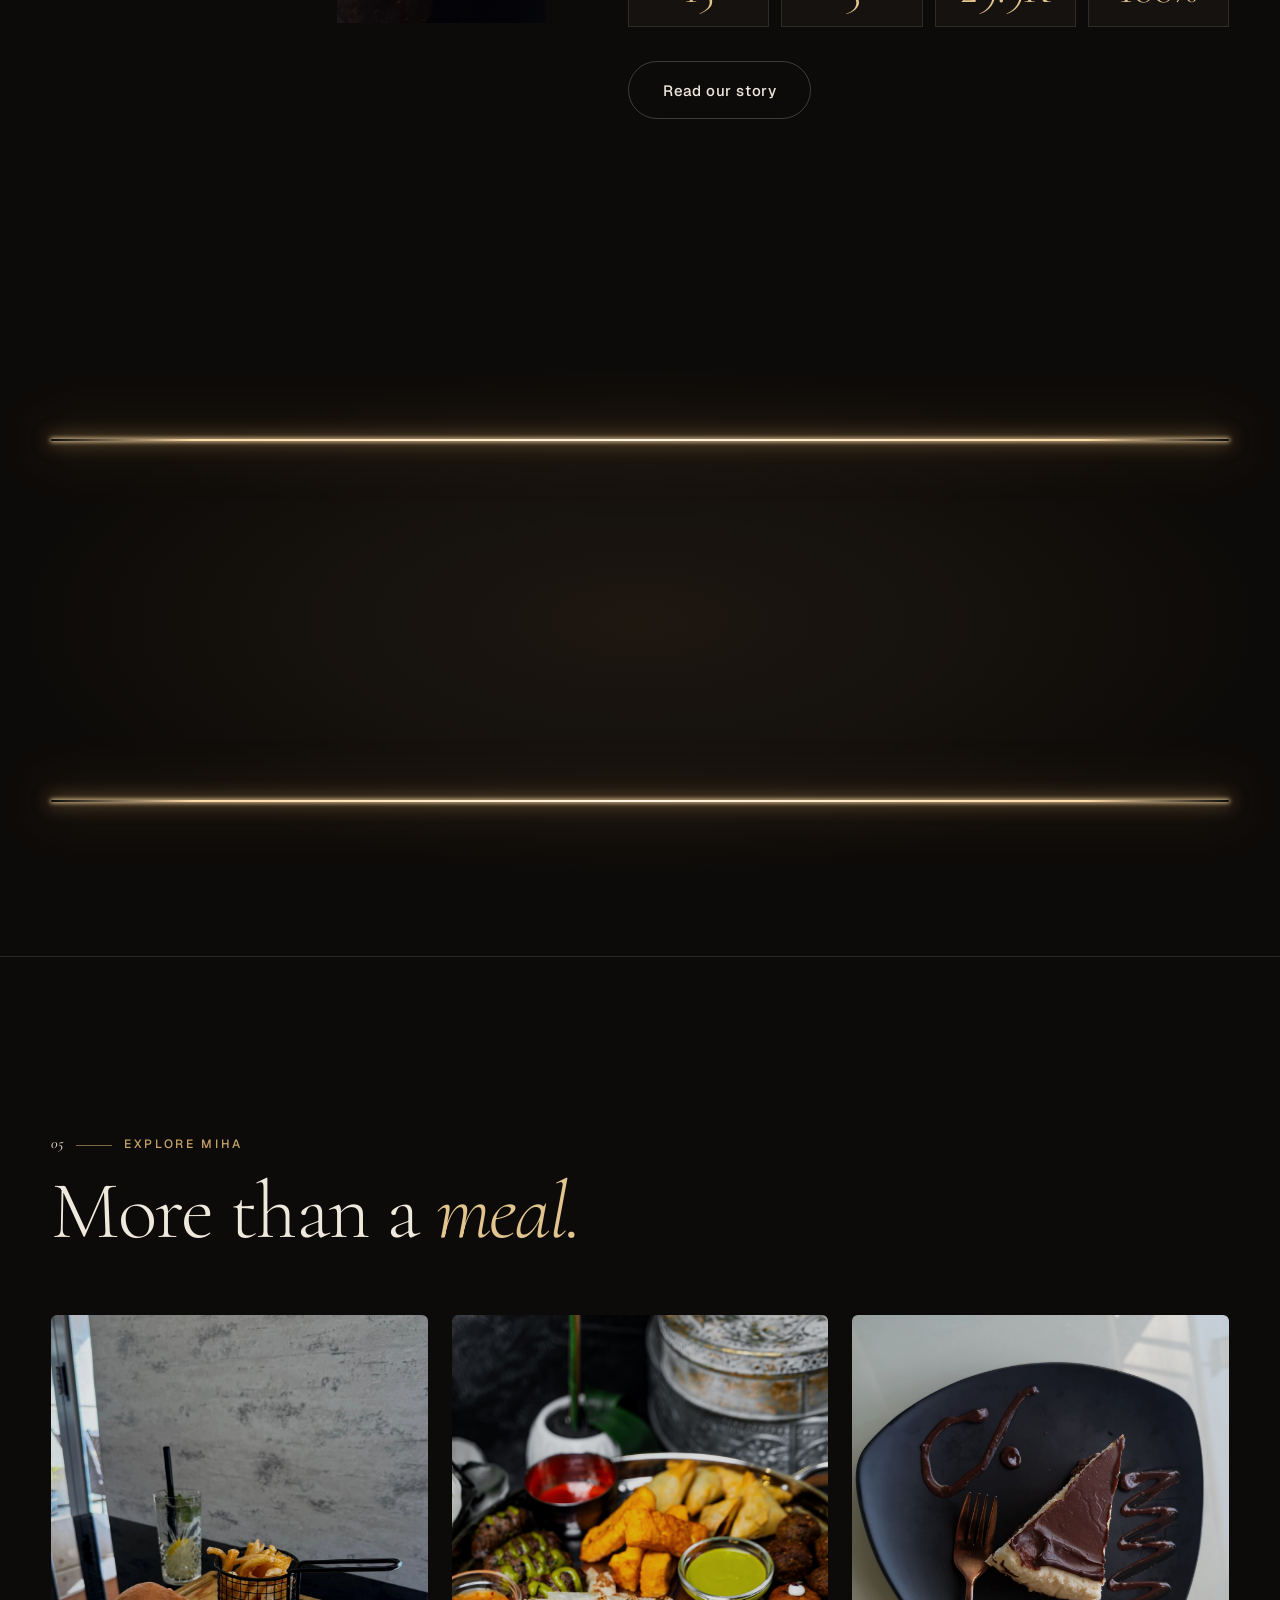
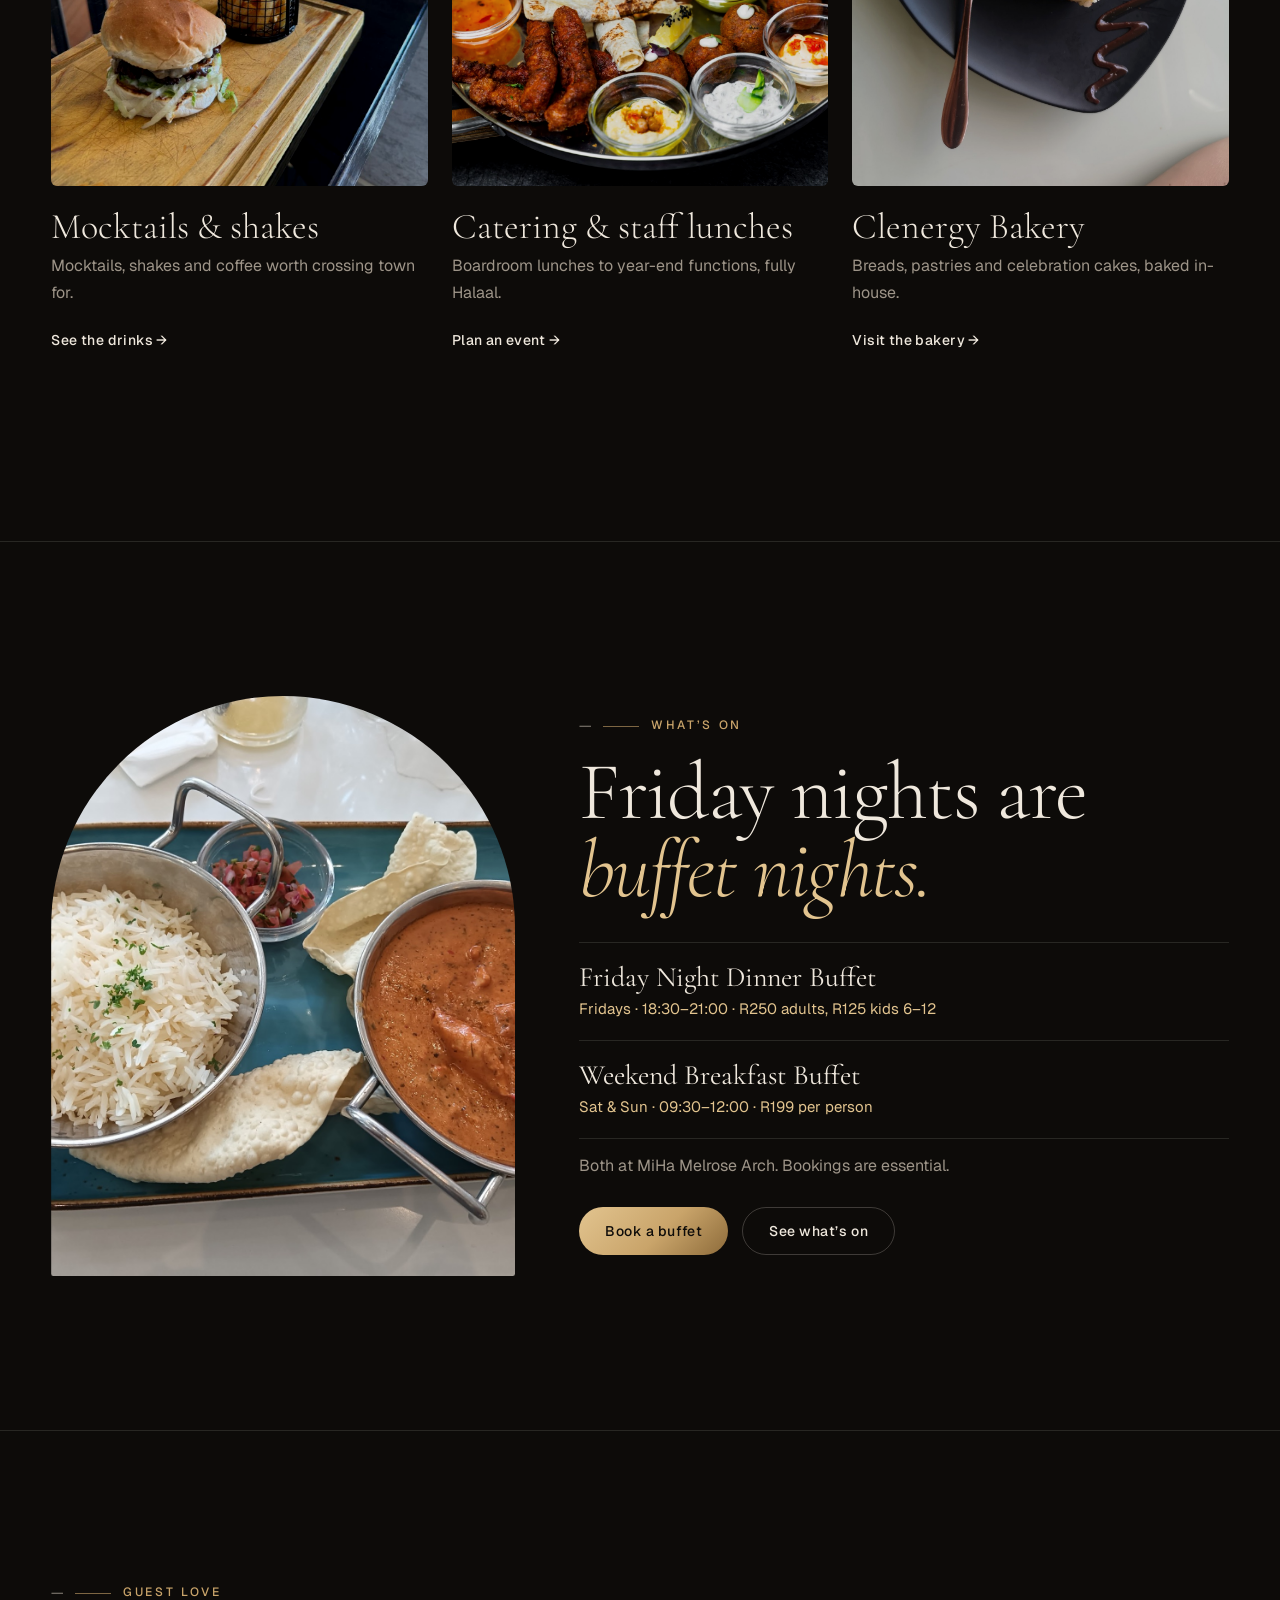
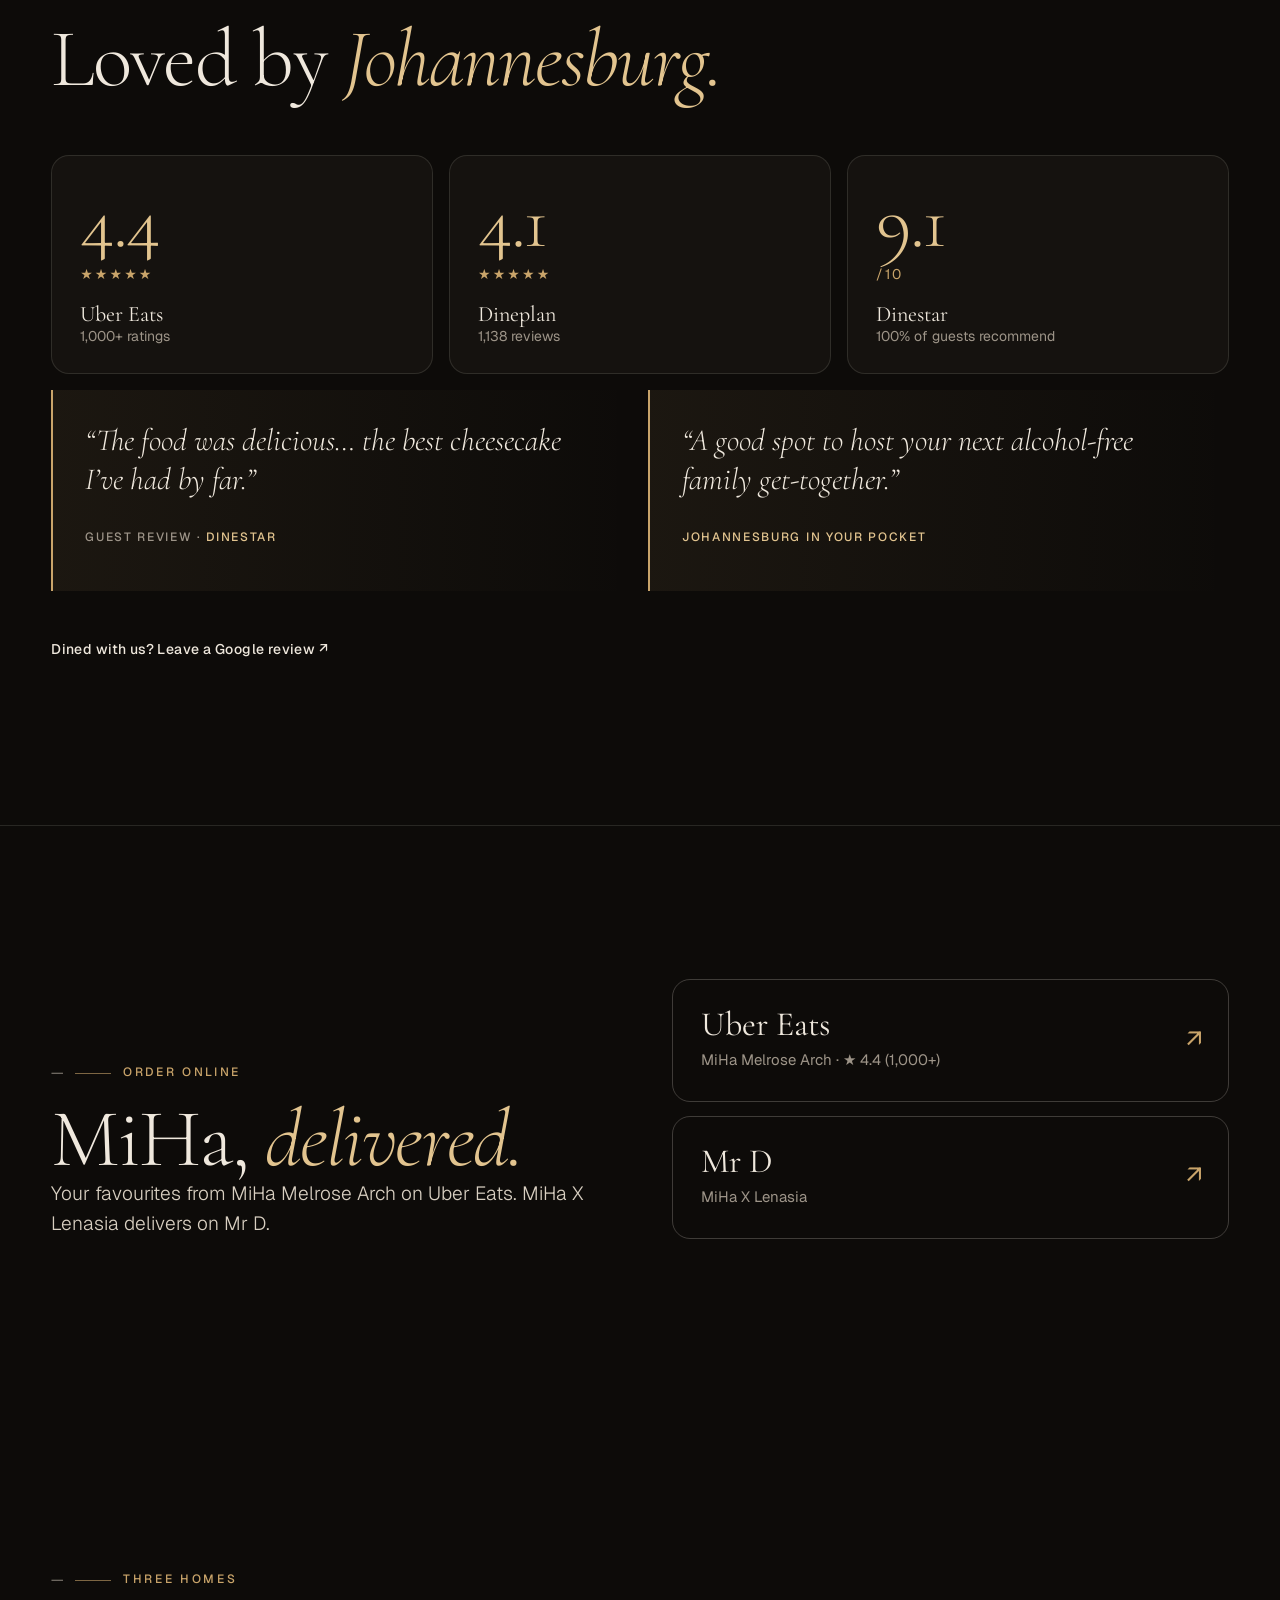
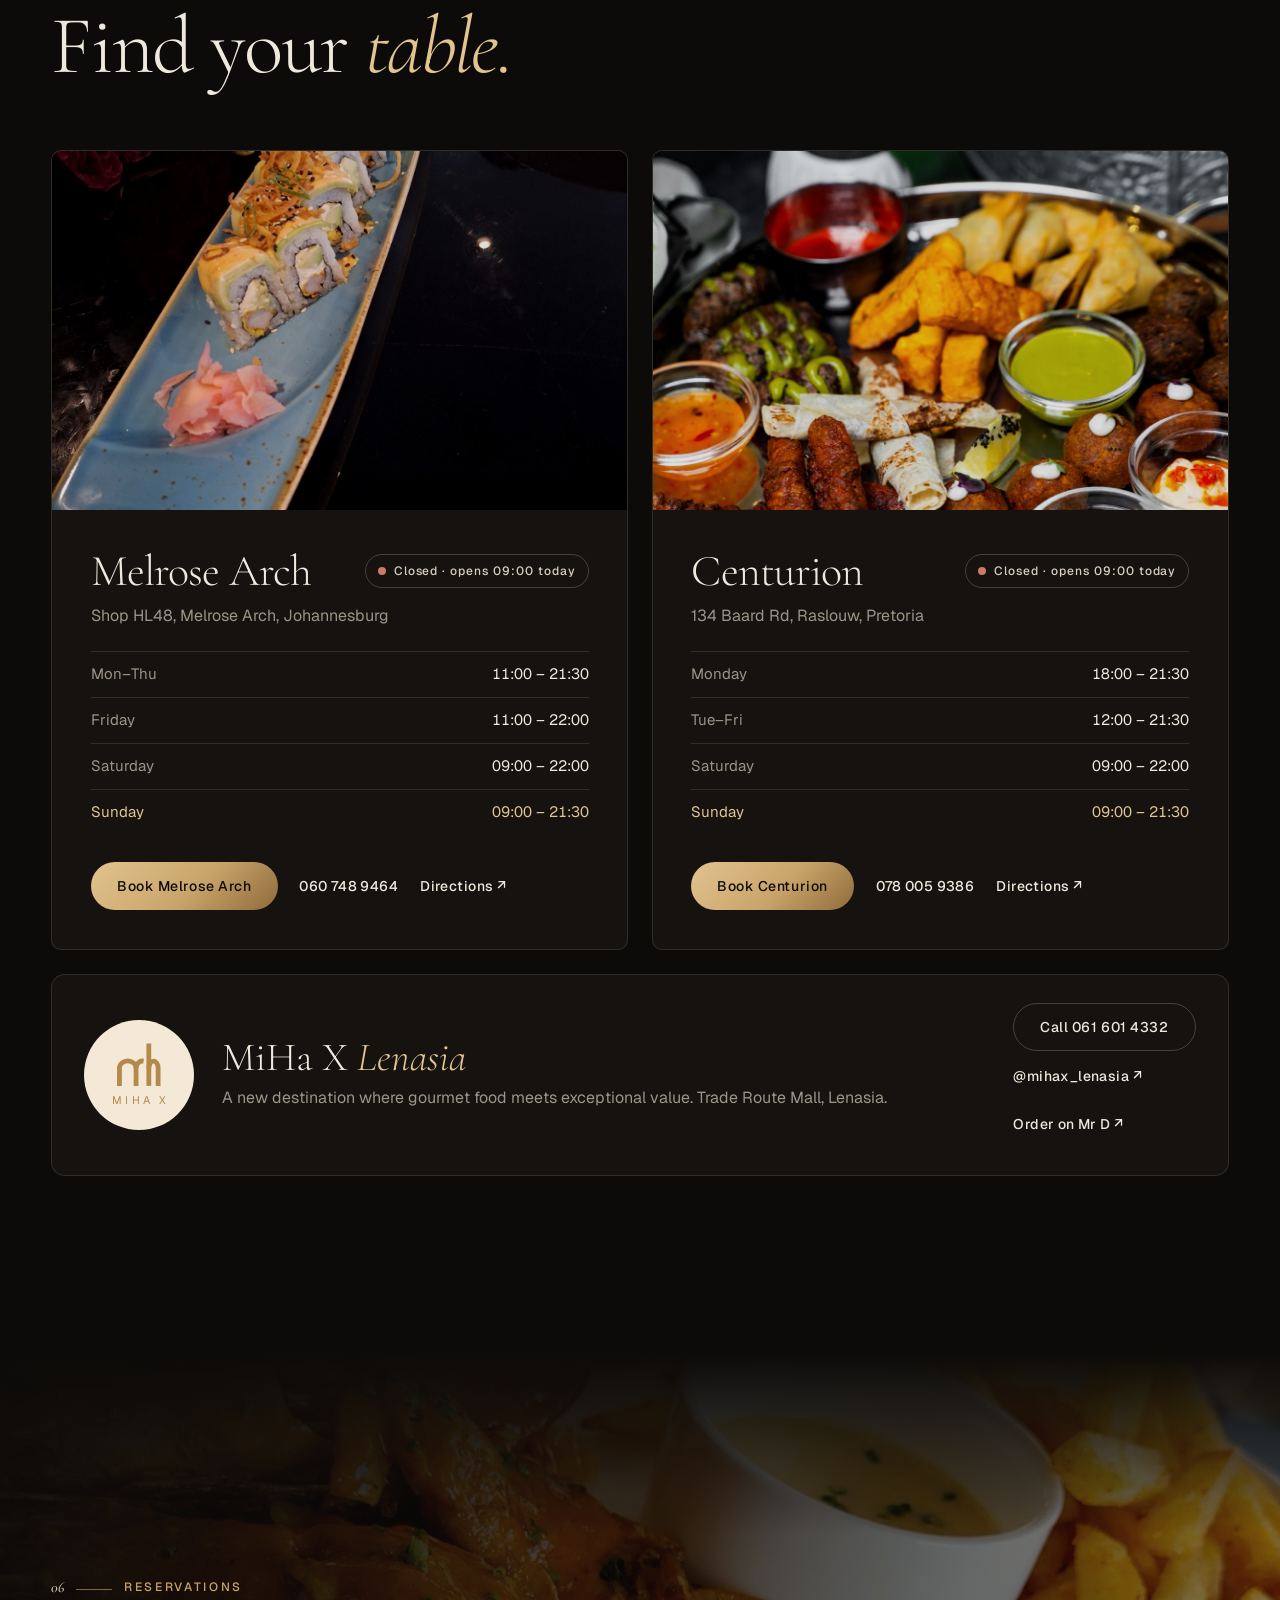
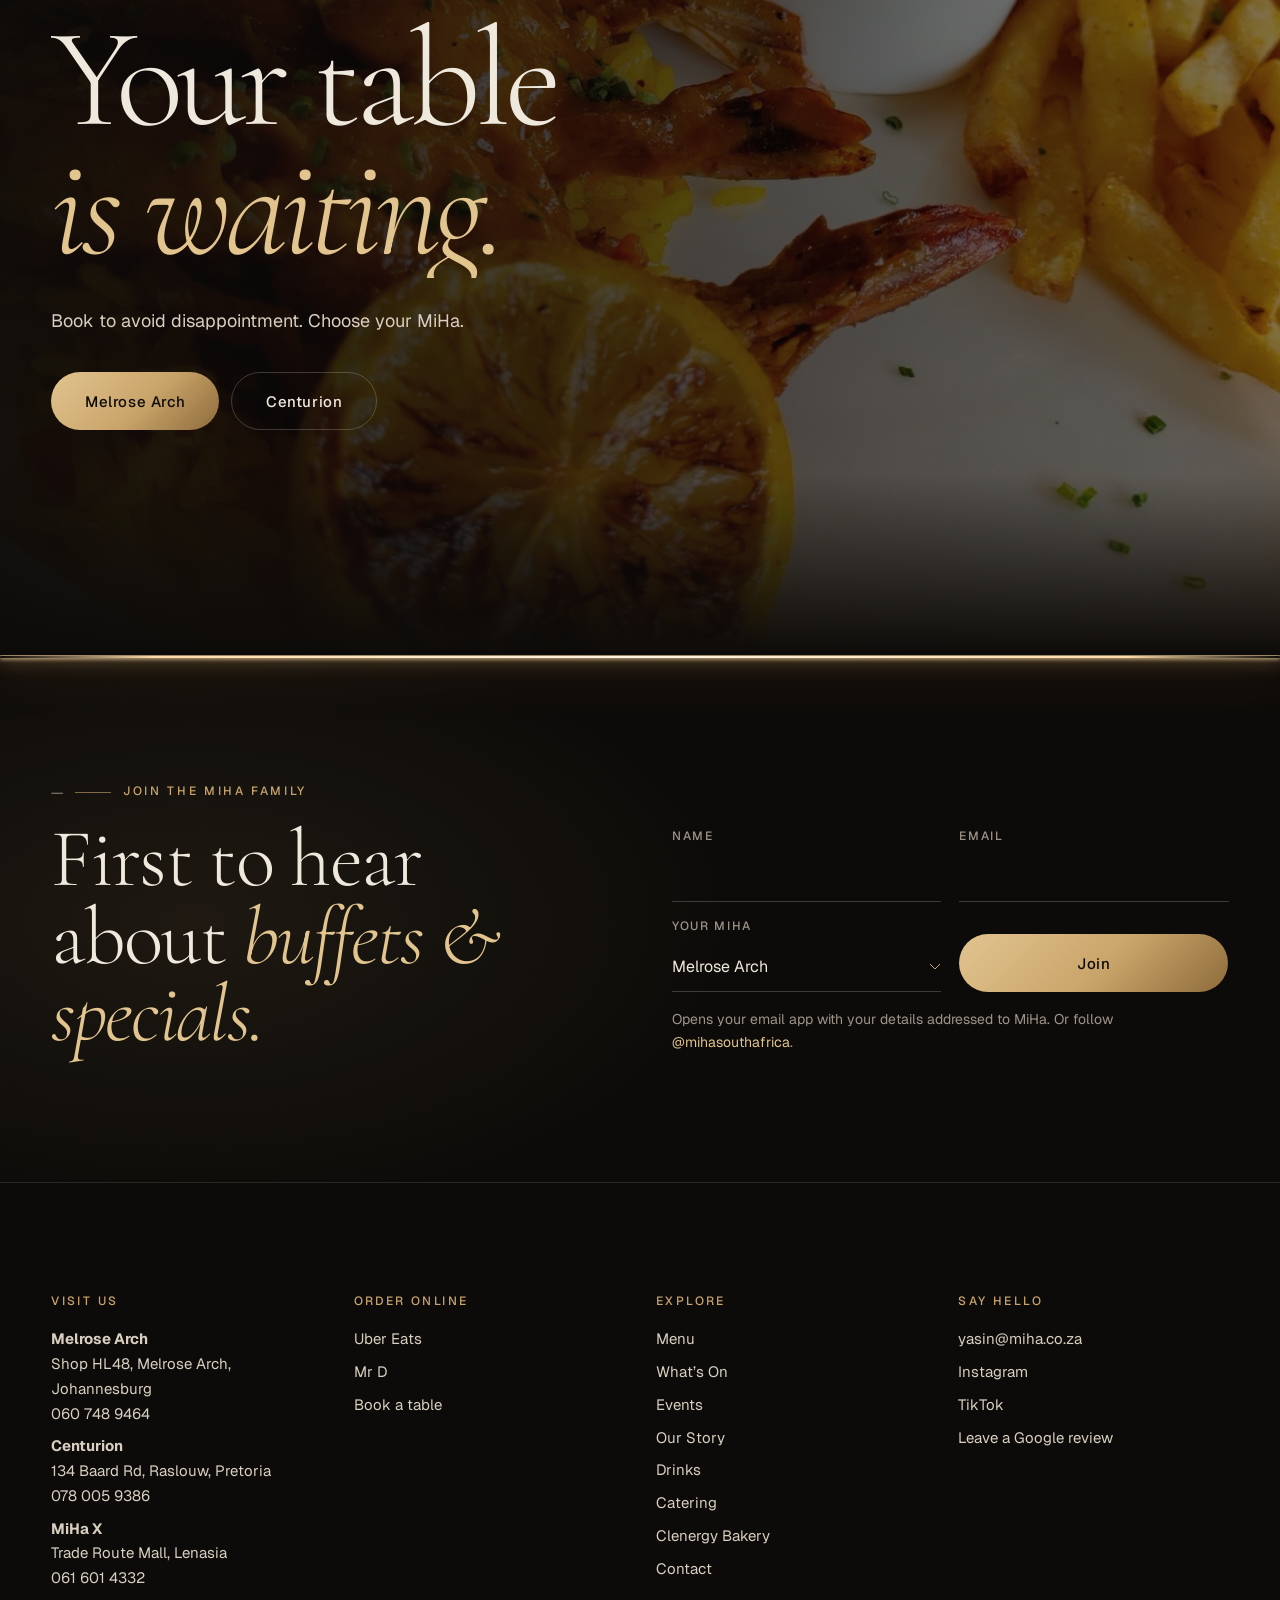
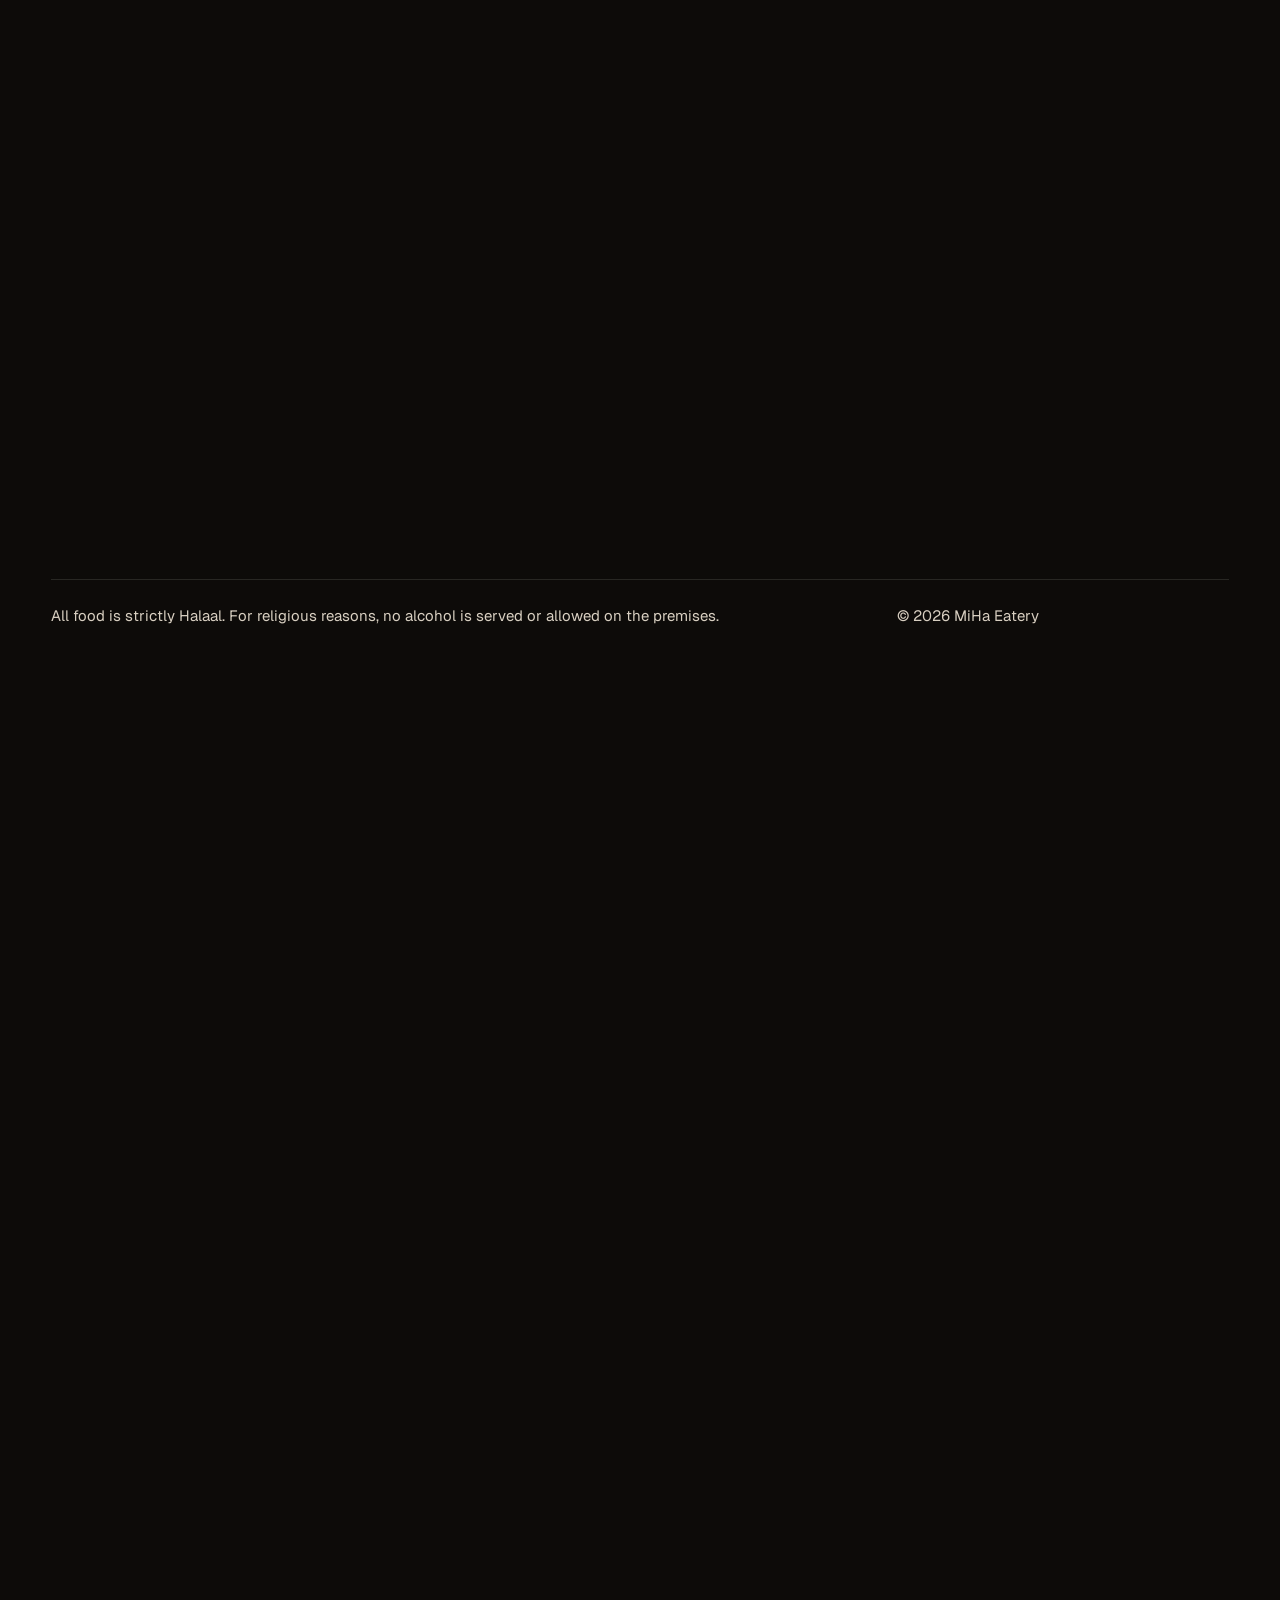
==== commit 730c7d58: "Home story section with arches; upgraded PDF menu; Turn the table visible on phones; My picks phone " ====
--- a/index.html
+++ b/index.html
@@ -26,7 +26,7 @@
 <link rel="preconnect" href="https://fonts.googleapis.com">
 <link rel="preconnect" href="https://fonts.gstatic.com" crossorigin>
 <link href="https://fonts.googleapis.com/css2?family=Amiri:wght@700&family=Cormorant+Garamond:ital,wght@0,300;0,400;0,500;0,700;1,300;1,400&family=Geist:wght@300;400;500;600&display=swap" rel="stylesheet">
-<link rel="stylesheet" href="style.css?v=mws9e2fp">
+<link rel="stylesheet" href="style.css?v=mws9lva5">
 <script>document.documentElement.classList.replace('no-js','js');try{var t=localStorage.getItem('miha-theme');if(t)document.documentElement.dataset.theme=t}catch(e){}</script>
 </head>
 <body>
@@ -132,6 +132,7 @@
           <li><span class="sig-list__n">04</span><div><h3>Chocolate mousse slice</h3><p>Dark chocolate, mousse and fresh berries.</p></div></li>
         </ol>
         <a class="link-arrow" href="menu.html">See the full menu <span aria-hidden="true">→</span></a>
+        <p class="sig-now" aria-live="polite"><b>The MiHa platter</b><span>Samoosas, kebabs, falafel and house dips for the table.</span></p>
       </div>
     </div>
     <div class="wheel" aria-hidden="true">
@@ -164,18 +165,30 @@
   </div>
 </section>
 
-<section class="story" id="story">
-  <div class="wrap story__grid">
-    <figure class="story__img story__img--tall" data-clip><img src="img/miha/g-dessert-choc.jpg" alt="A MiHa grill platter beside a brass lantern and orchids" loading="lazy"></figure>
-    <div class="story__copy">
+<section class="hstory" id="story">
+  <div class="wrap hstory__grid">
+    <div class="hstory__arches">
+      <figure class="arch arch--tall" data-clip><img src="img/miha/g-curry.jpg" alt="A MiHa curry" loading="lazy"></figure>
+      <figure class="arch arch--small" data-clip><img src="img/miha/g-sushi.jpg" alt="MiHa sushi" loading="lazy"></figure>
+    </div>
+    <div class="hstory__copy">
       <p class="eyebrow"><span class="num">04</span> Our story</p>
       <h2 class="h2">Two families.<br><em>One name.</em></h2>
-      <p class="story__lead">Fifteen years ago, the Miya and Hassim families became one. <strong>MiHa</strong> is a celebration of that union, and a term of endearment we hope you'll feel the moment you sit down.</p>
-      <p>We cook the way we eat at home: generously, with flavours from everywhere and a South African heart.</p>
-      <dl class="stats"><div><dt>Years together</dt><dd data-count="15">15</dd></div><div><dt>Families</dt><dd data-count="2">2</dd></div><div><dt>Homes</dt><dd data-count="2">2</dd></div><div><dt>Halaal</dt><dd><span data-count="100">100</span>%</dd></div></dl>
-      <p style="margin-top:36px"><a class="link-arrow" href="story.html">Read our story <span aria-hidden="true">→</span></a></p>
-    </div>
-    <figure class="story__img story__img--small" data-clip><img src="img/miha/g-dessert-choc.jpg" alt="A slice of MiHa tiramisu" loading="lazy"></figure>
+      <div class="hstory__name" aria-label="Mi for Miya, Ha for Hassim">
+        <div><b>Mi</b><span>Miya</span></div>
+        <div class="led" aria-hidden="true"></div>
+        <div><b><em>Ha</em></b><span>Hassim</span></div>
+      </div>
+      <p class="story__lead">Fifteen years ago, the Miya and Hassim families became one. <strong>MiHa</strong> celebrates that union, and it’s a term of endearment we hope you feel the moment you sit down.</p>
+      <p class="muted">We cook the way we eat at home: generously, with flavours from everywhere and a South African heart. Strictly Halaal, alcohol-free, and made for the whole family.</p>
+      <dl class="hstory__stats">
+        <div><dd><span data-count="15">15</span></dd><dt>Years</dt></div>
+        <div><dd><span data-count="3">3</span></dd><dt>Homes</dt></div>
+        <div><dd>29.9K</dd><dt>Instagram family</dt></div>
+        <div><dd><span data-count="100">100</span>%</dd><dt>Halaal</dt></div>
+      </dl>
+      <p class="hstory__cta"><a class="btn btn--ghost btn--lg mag" href="story.html"><span>Read our story</span></a></p>
+    </div>
   </div>
 </section>
 
@@ -319,13 +332,13 @@
   </div>
 </footer>
 <div class="mbar"><a href="reserve.html#book" class="mbar__main">Reserve</a><a href="tel:+27607489464">Call</a><a href="reserve.html#branches">Directions</a></div>
-<script src="vendor/gsap.min.js?v=mws9e2fp"></script>
-<script src="vendor/ScrollTrigger.min.js?v=mws9e2fp"></script>
-<script src="vendor/lenis.min.js?v=mws9e2fp"></script>
-<script src="main.js?v=mws9e2fp"></script>
-<script src="concierge.js?v=mws9e2fp"></script>
-<script src="booking.js?v=mws9e2fp"></script>
-<script src="picks.js?v=mws9e2fp"></script>
-<script src="catering.js?v=mws9e2fp"></script>
+<script src="vendor/gsap.min.js?v=mws9lva5"></script>
+<script src="vendor/ScrollTrigger.min.js?v=mws9lva5"></script>
+<script src="vendor/lenis.min.js?v=mws9lva5"></script>
+<script src="main.js?v=mws9lva5"></script>
+<script src="concierge.js?v=mws9lva5"></script>
+<script src="booking.js?v=mws9lva5"></script>
+<script src="picks.js?v=mws9lva5"></script>
+<script src="catering.js?v=mws9lva5"></script>
 </body>
 </html>
--- a/style.css
+++ b/style.css
@@ -1155,3 +1155,60 @@
 .field input:focus,.field select:focus,.field textarea:focus{border-color:#ffdca8;box-shadow:0 1px 0 0 #ffdca8,0 6px 14px -8px rgba(255,200,130,.8)}
 html[data-theme="light"] .btn--gold:hover,html[data-theme="light"] .btn--ghost:hover{box-shadow:0 0 0 1.5px #e9c48a,0 0 12px 2px rgba(217,174,106,.5)}
 @media (hover:none){:is(.bcard,.plat,.rating,.occ,.belief,.chapter,.home,.order__card,.step,.pill,.cquick__item,.sigc,.buffet)::before{display:none}}
+
+/* home: Our story section, arches + the Mi/Ha union */
+.hstory{padding:clamp(110px,13vw,190px) 0}
+.hstory__grid{display:grid;grid-template-columns:5fr 6fr;gap:clamp(36px,6vw,110px);align-items:center}
+.hstory__arches{position:relative;width:min(100%,520px);aspect-ratio:1/1.18}
+.hstory__arches .arch--tall{position:absolute;left:0;top:0;width:74%;aspect-ratio:3/4.1}
+.hstory__arches .arch--small{position:absolute;right:0;bottom:0;width:44%;aspect-ratio:3/4;border:6px solid var(--ink)}
+.hstory__copy .h2{margin-bottom:28px}
+.hstory__name{display:grid;grid-template-columns:auto minmax(50px,1fr) auto;align-items:center;gap:22px;margin:0 0 30px;max-width:460px}
+.hstory__name div:not(.led){display:flex;flex-direction:column;align-items:center;gap:6px}
+.hstory__name b{font:300 clamp(64px,7vw,100px)/.85 var(--serif);letter-spacing:-.03em}
+.hstory__name b em{color:var(--gold-2)}
+.hstory__name span{font:500 11px var(--sans);letter-spacing:.3em;text-transform:uppercase;color:var(--gold)}
+.hstory__copy .story__lead{margin-bottom:14px}
+.hstory__stats{display:grid;grid-template-columns:repeat(4,1fr);gap:12px;margin:34px 0 0}
+.hstory__stats div{display:flex;flex-direction:column-reverse;gap:6px;padding:24px 10px 16px;text-align:center;border:1px solid var(--line);border-radius:999px 999px 12px 12px;background:var(--ink-2);transition:border-color .4s,box-shadow .5s}
+.hstory__stats div:hover{border-color:#ffe6c2;box-shadow:0 0 12px 2px rgba(255,210,150,.35)}
+.hstory__stats dd{margin:0;padding-top:8px;font:300 clamp(34px,3.4vw,50px)/1 var(--serif);color:var(--gold-2);letter-spacing:-.02em}
+.hstory__stats dt{font:500 10.5px var(--sans);letter-spacing:.16em;text-transform:uppercase;color:var(--muted)}
+.hstory__cta{margin-top:34px}
+@media (max-width:900px){
+  .hstory__grid{grid-template-columns:1fr}
+  .hstory__arches{justify-self:center;width:min(100%,420px)}
+  .hstory__stats{grid-template-columns:1fr 1fr}
+}
+
+/* Turn the table on phones: pinned, compact list on top, wheel centred below with the active plate at the top */
+@media (max-width:900px){
+  .signature__pin{height:100svh;min-height:0;padding:96px 0 0;flex-direction:column;align-items:stretch;justify-content:flex-start;overflow:hidden}
+  .signature__copy{max-width:none}
+  .signature .h2{font-size:clamp(40px,11vw,56px);margin-top:12px}
+  .sig-list{margin:18px 0 0;border-top:0;display:flex;flex-wrap:wrap;gap:6px}
+  .sig-list li{display:block;padding:8px 14px;border:1px solid var(--line-2);border-radius:999px;opacity:1;min-height:40px}
+  .sig-list li.is-active{padding-left:14px;background:var(--gold);border-color:var(--gold)}
+  .sig-list li.is-active h3{color:#0d0b09}
+  .sig-list__n,.sig-list li p,.signature__copy > .link-arrow{display:none}
+  .sig-list h3{font:500 13px/1.3 var(--sans);letter-spacing:.02em}
+  .sig-list__p{display:none}
+  .sig-now{display:block;margin-top:16px;min-height:3.2em}
+  .sig-now b{display:block;font:400 28px/1.1 var(--serif)}
+  .sig-now span{color:var(--muted);font-size:14px}
+  .wheel{position:absolute;left:50%;right:auto;top:auto;bottom:calc(-1 * min(62vw,330px));width:min(124vw,660px);margin:0;transform:translateX(-50%)}
+  .wheel__plate{width:34%;margin:-17% 0 0 -17%}
+}
+@media (min-width:901px){.sig-now{display:none}}
+
+/* My picks: tidy on phones, readable in both themes */
+.picks-pill{white-space:nowrap}
+.picks .link-arrow{color:#efe8dd}
+.picks .btn--gold{color:#0d0b09}
+@media (max-width:900px){
+  .picks-pill{left:12px;right:auto;transform:none;bottom:80px;min-height:50px;padding-right:16px;gap:10px;font-size:13px}
+  .picks-pill.is-bump{animation:bumpM .5s var(--ease)}
+  @keyframes bumpM{40%{transform:scale(1.08)}}
+  .picks{bottom:140px;max-height:calc(100svh - 160px)}
+}
+.picks-pill{color:#efe8dd}
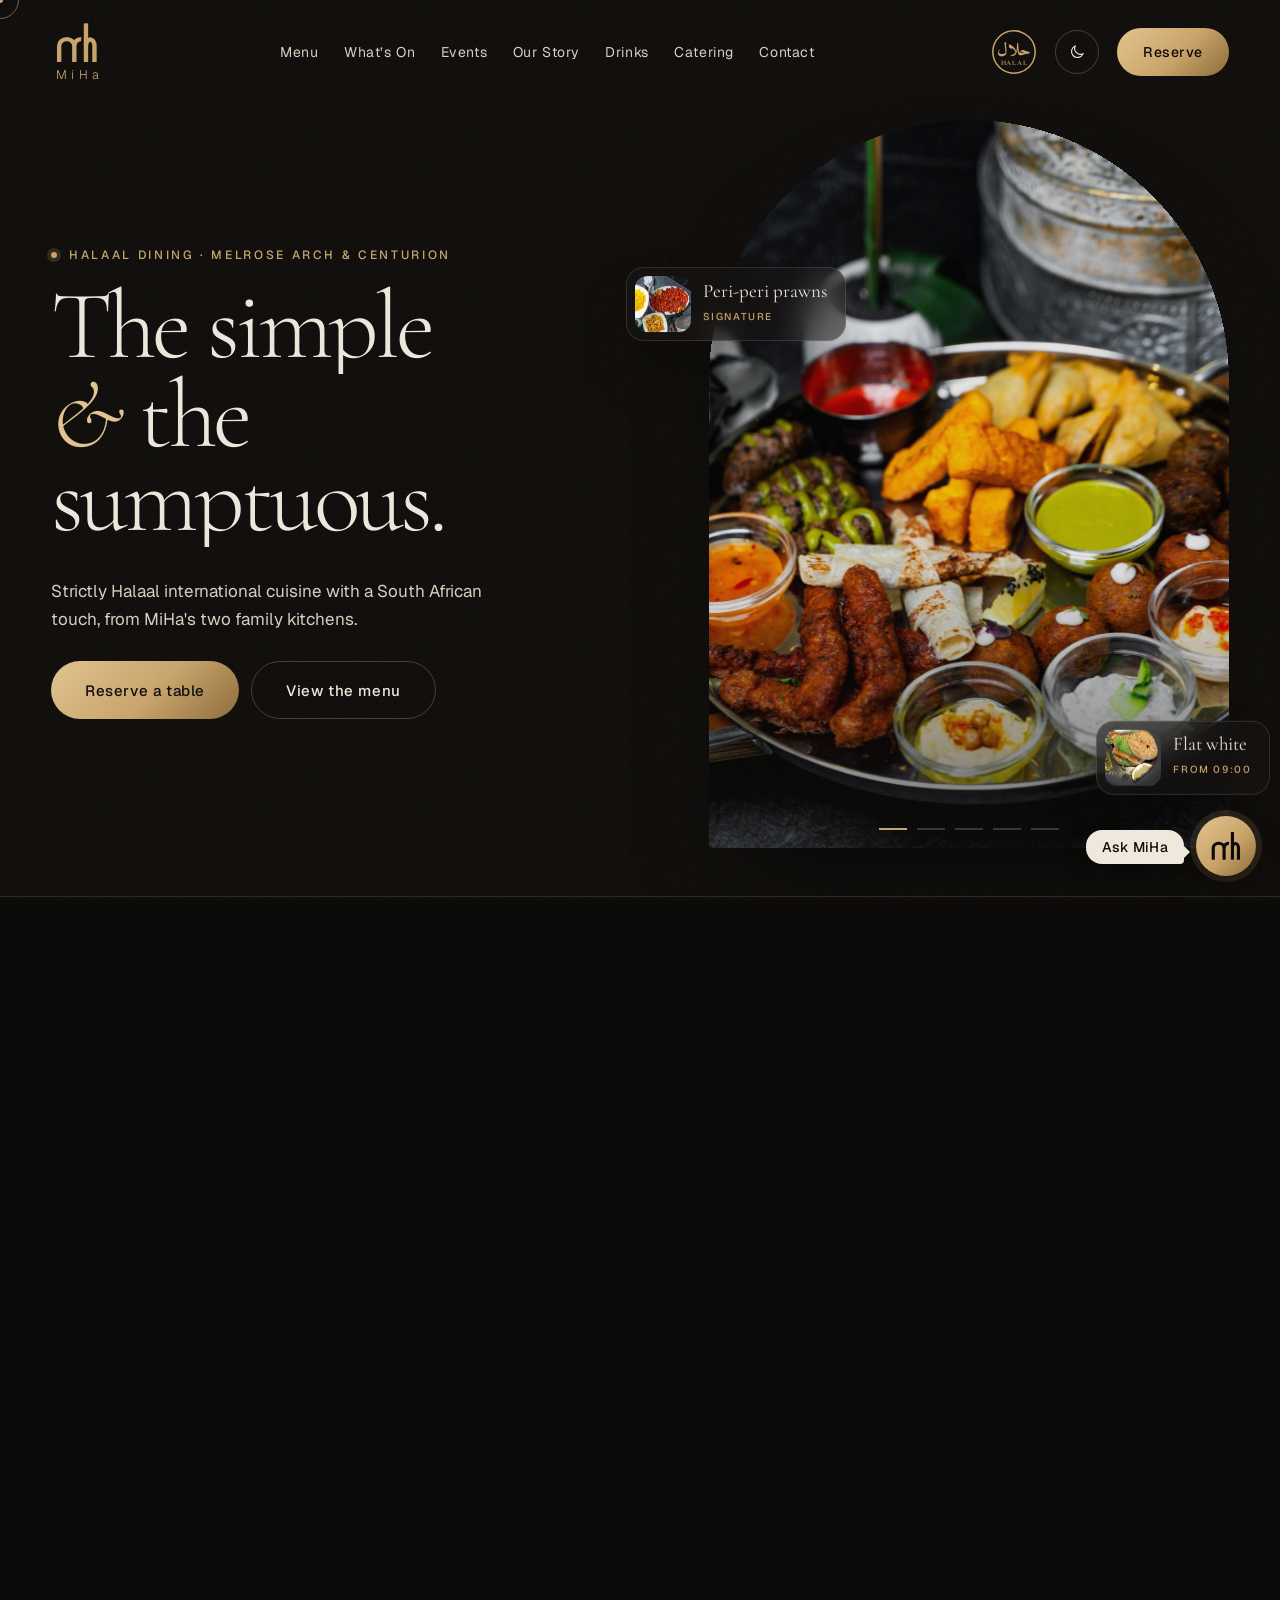
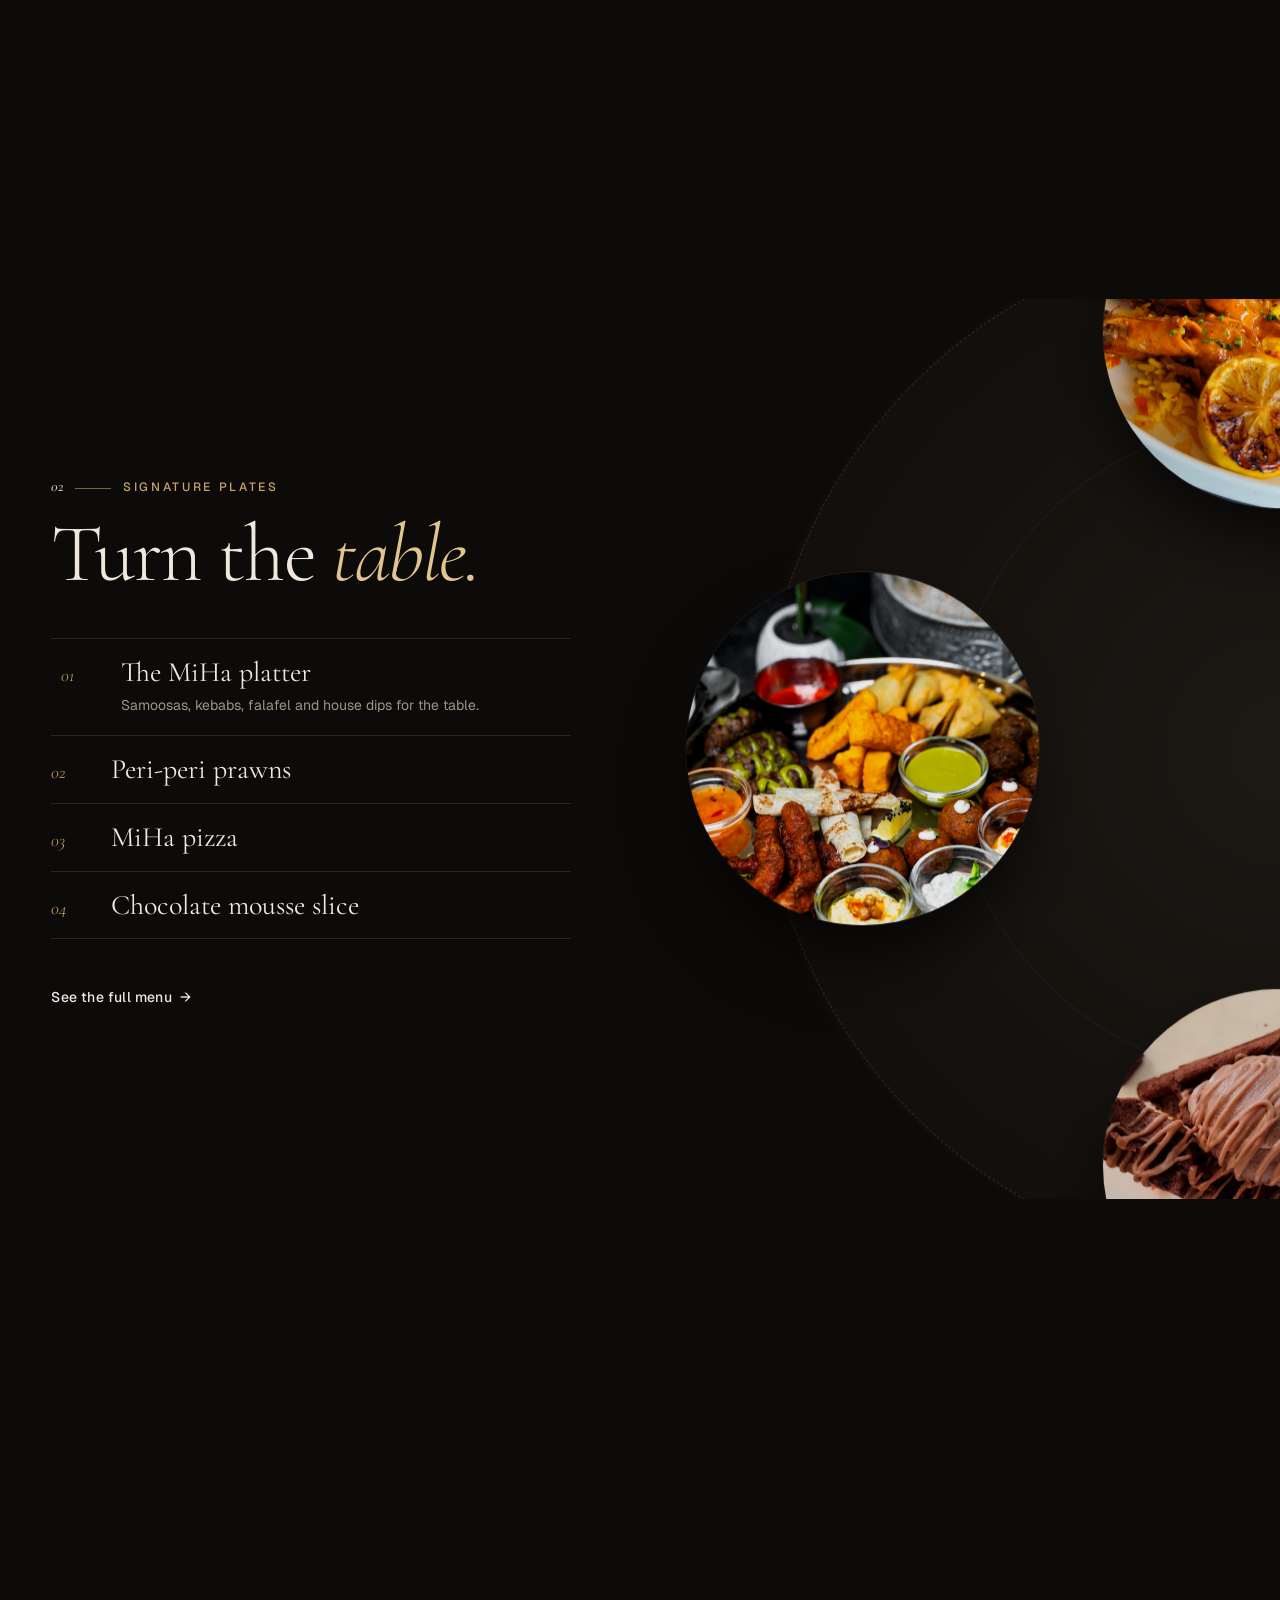
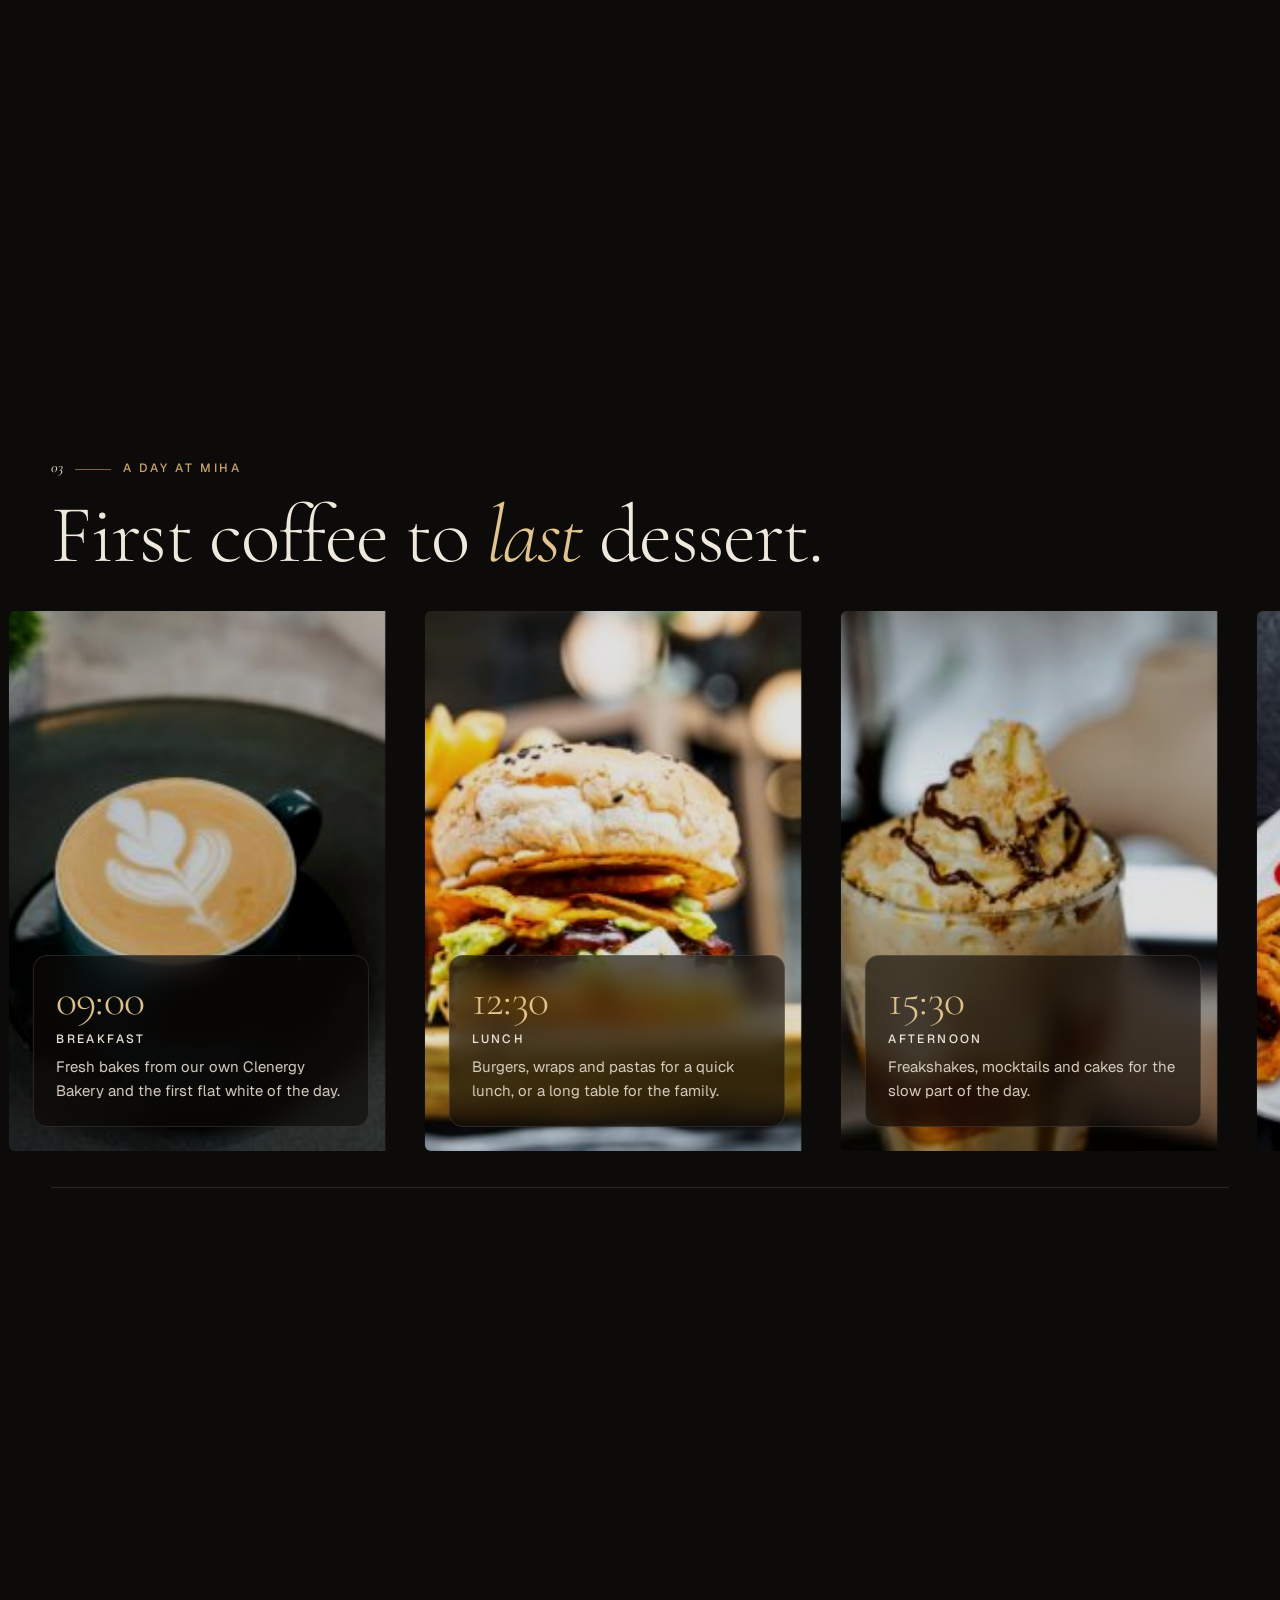
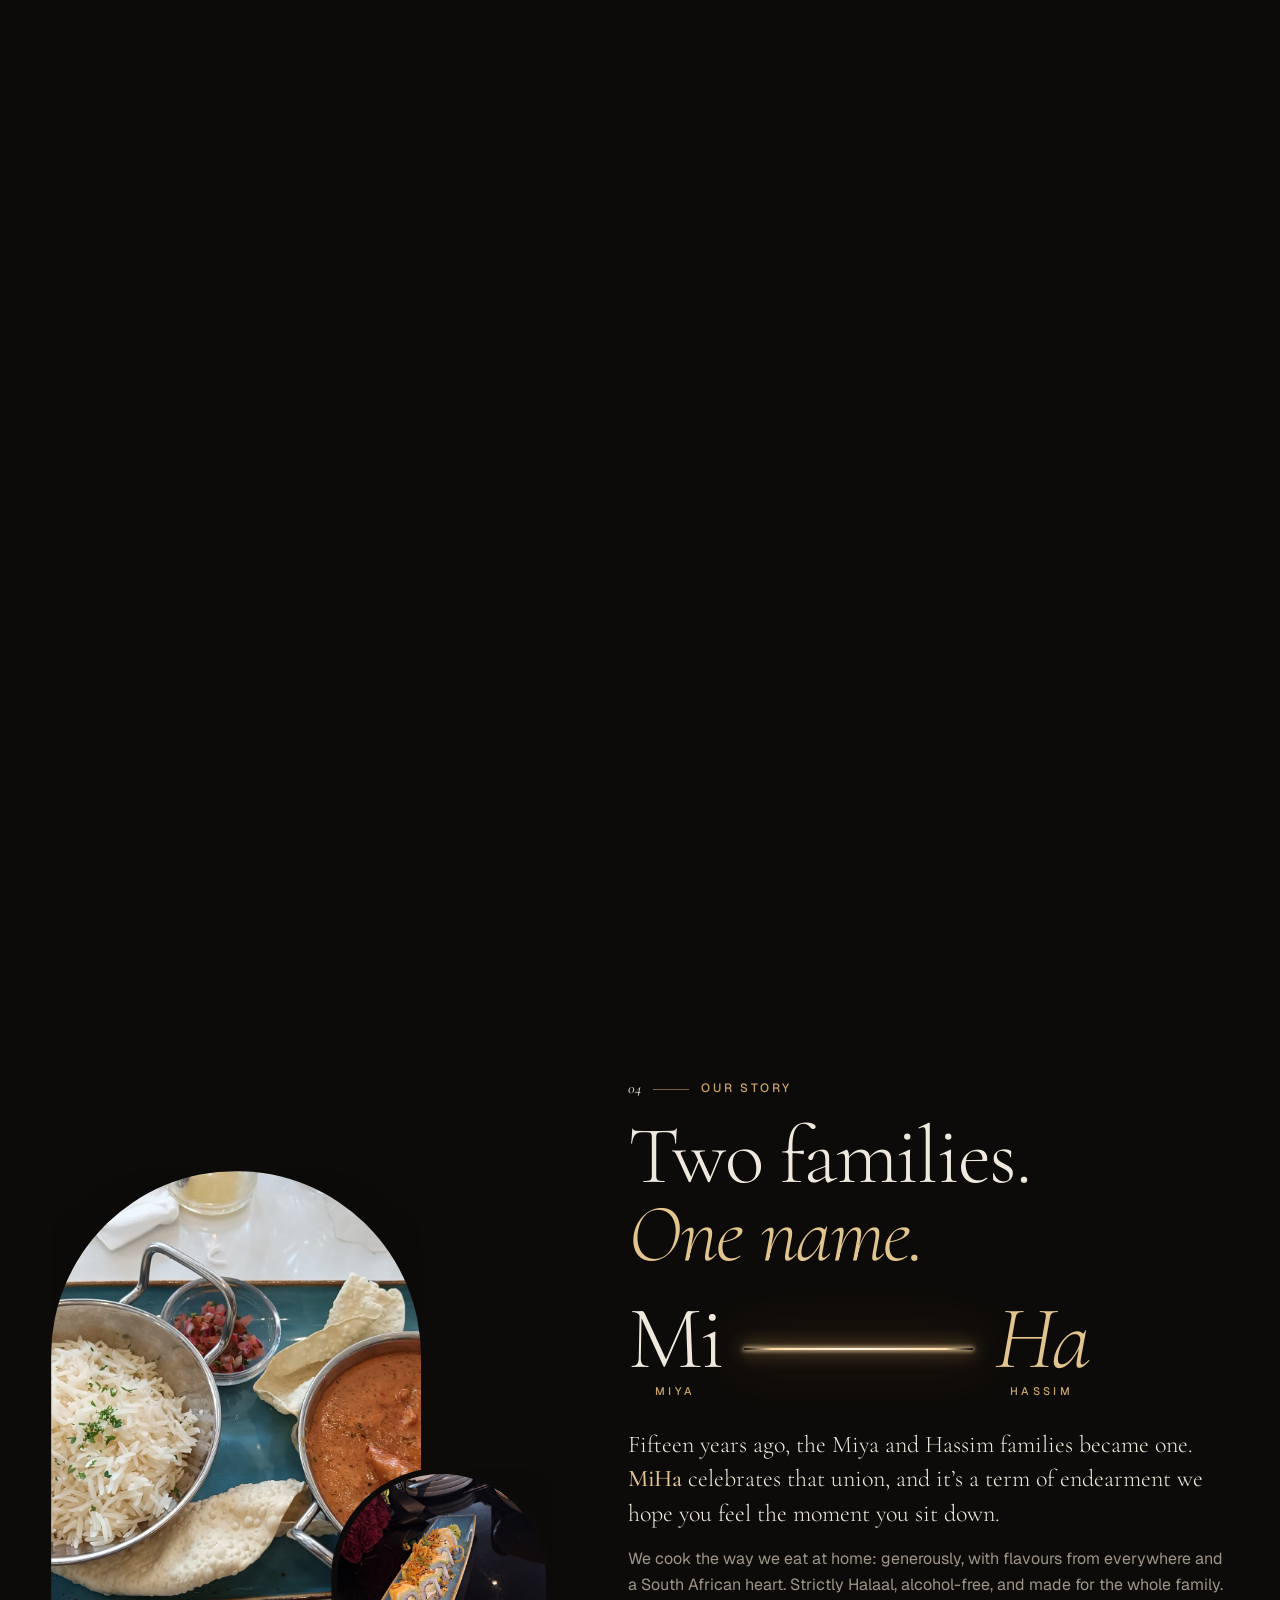
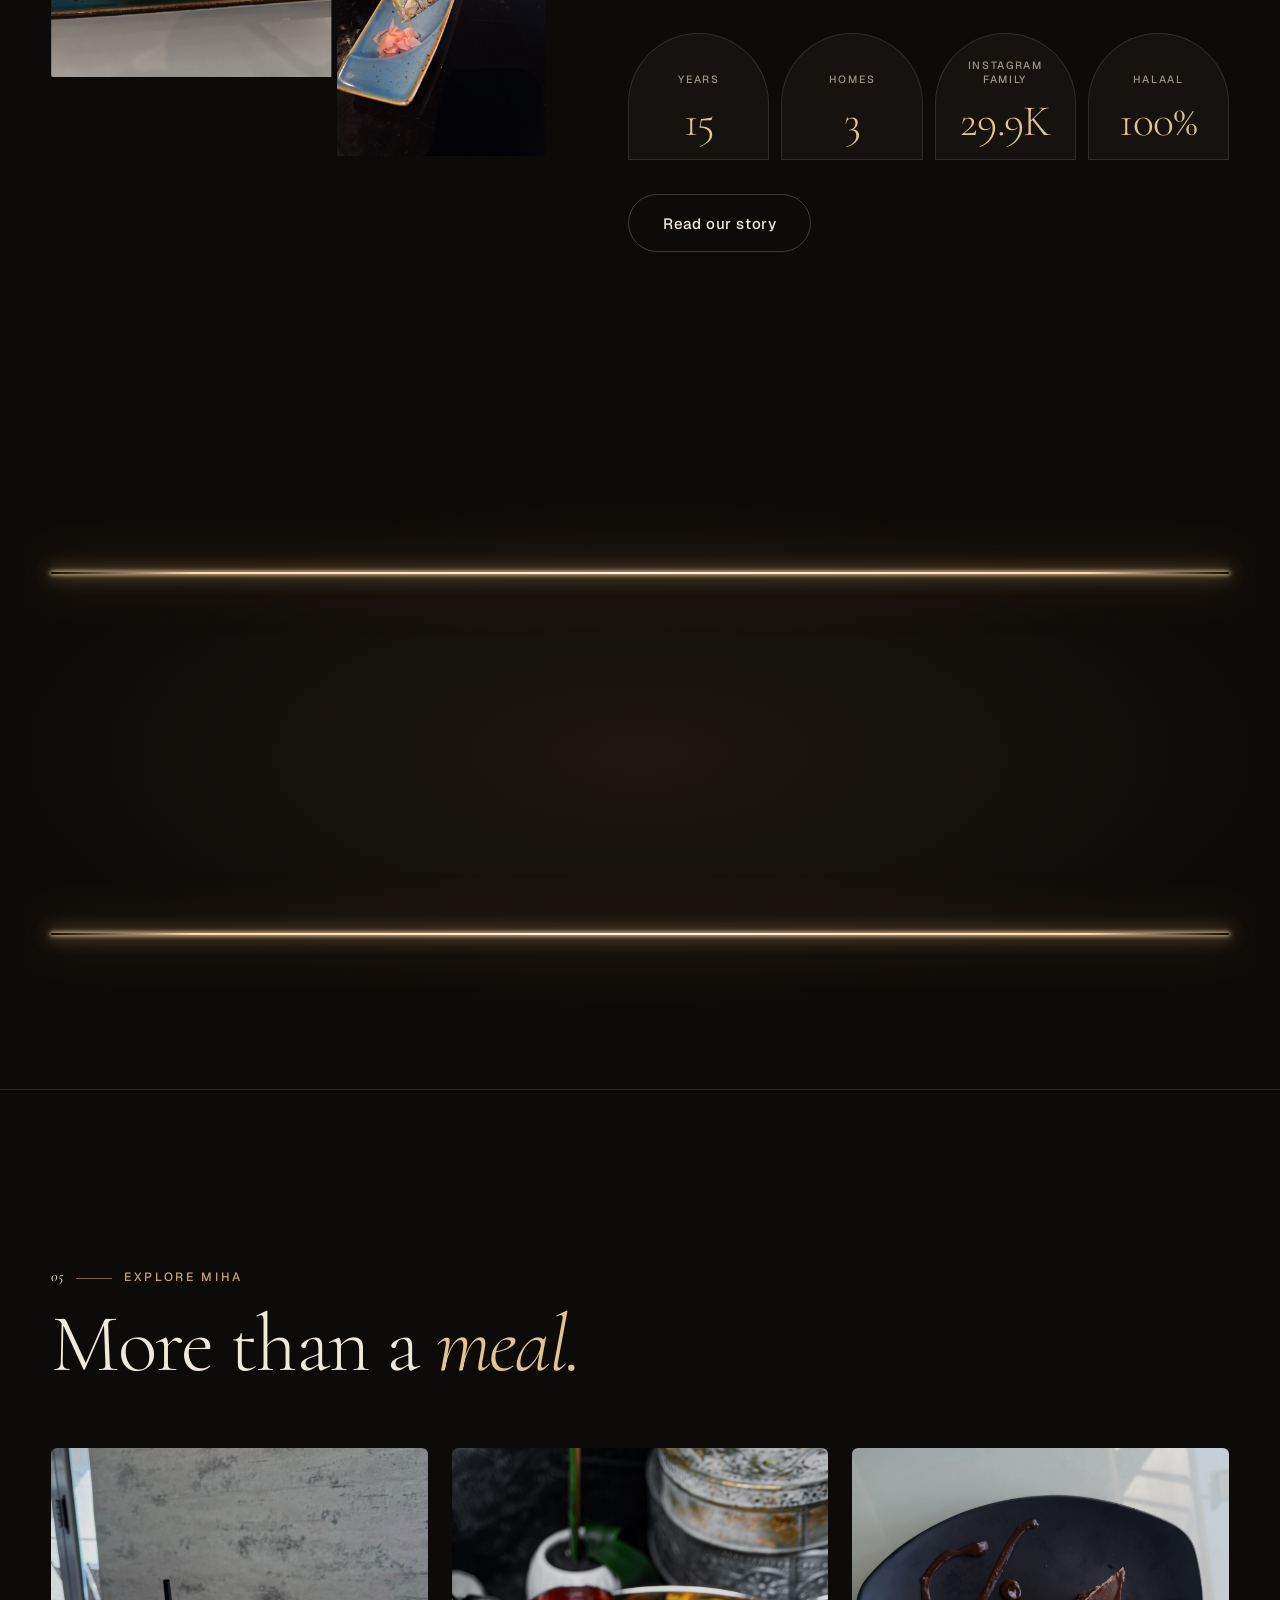
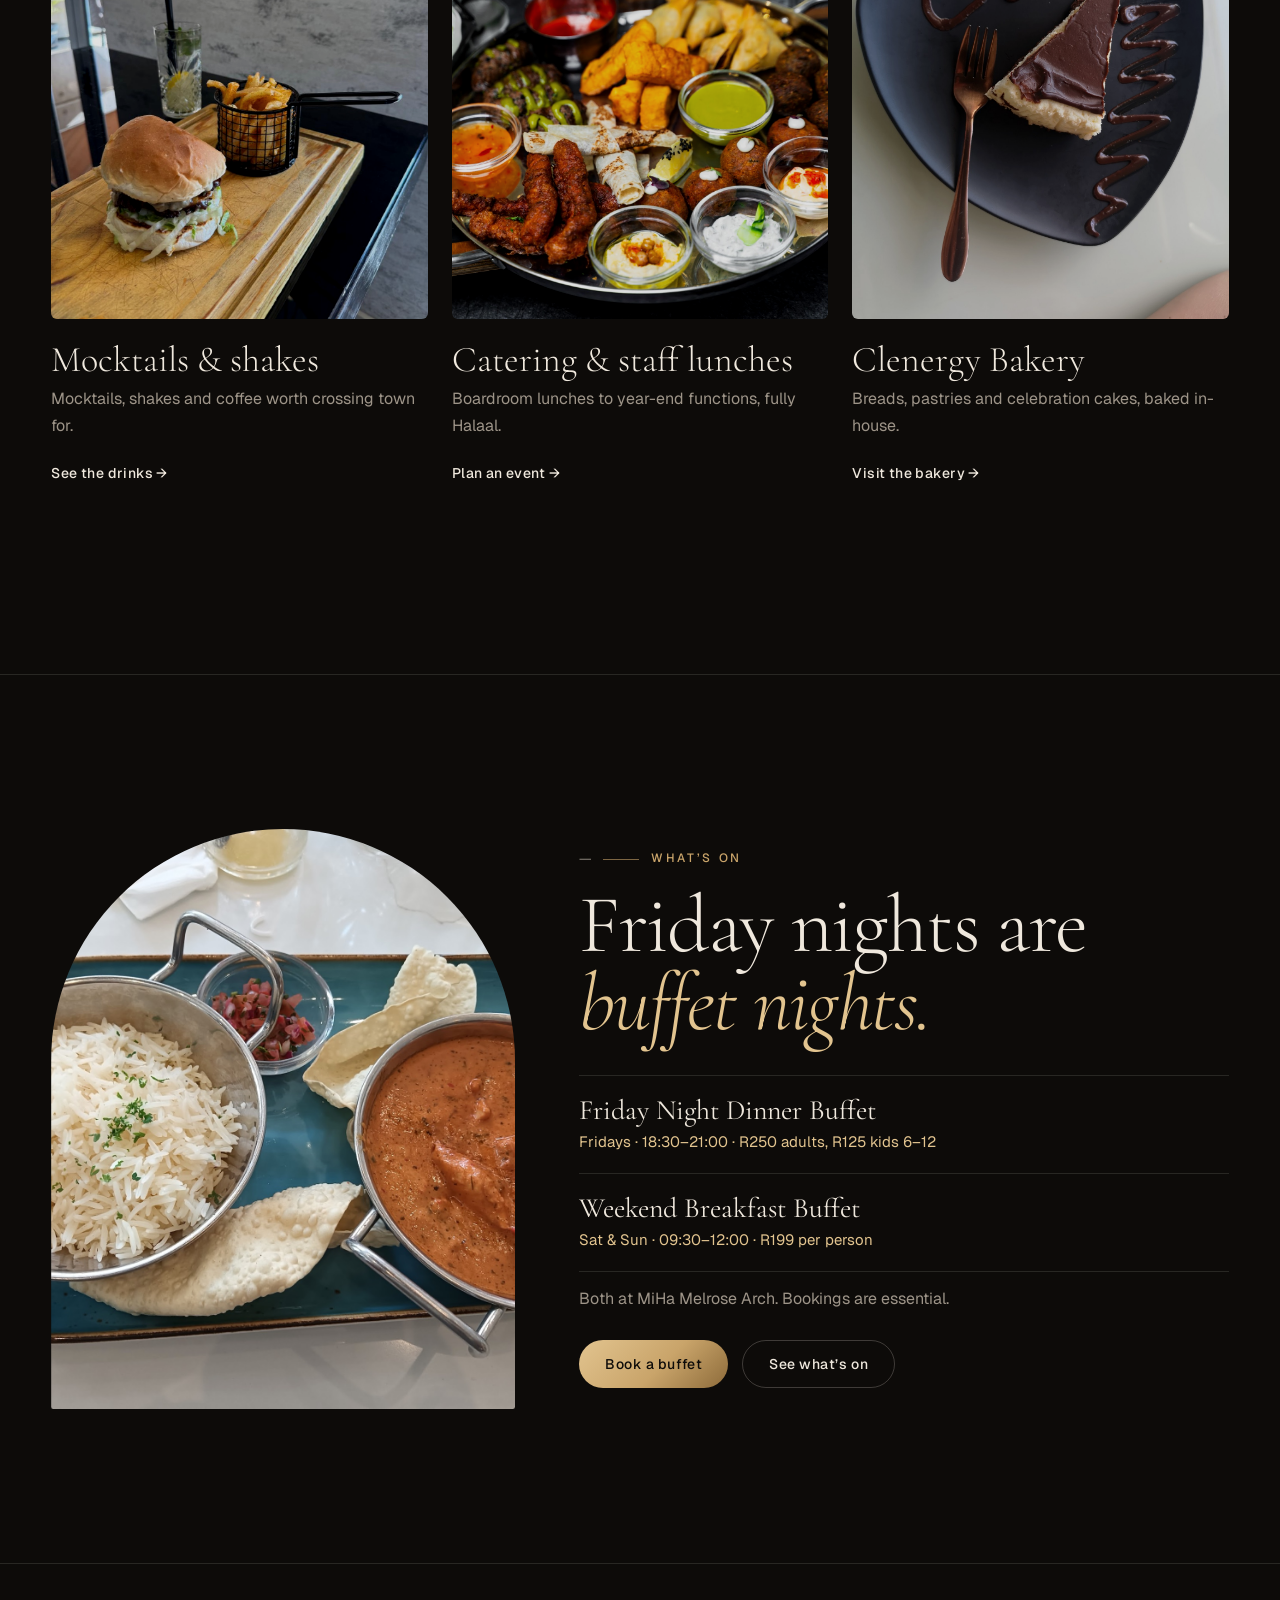
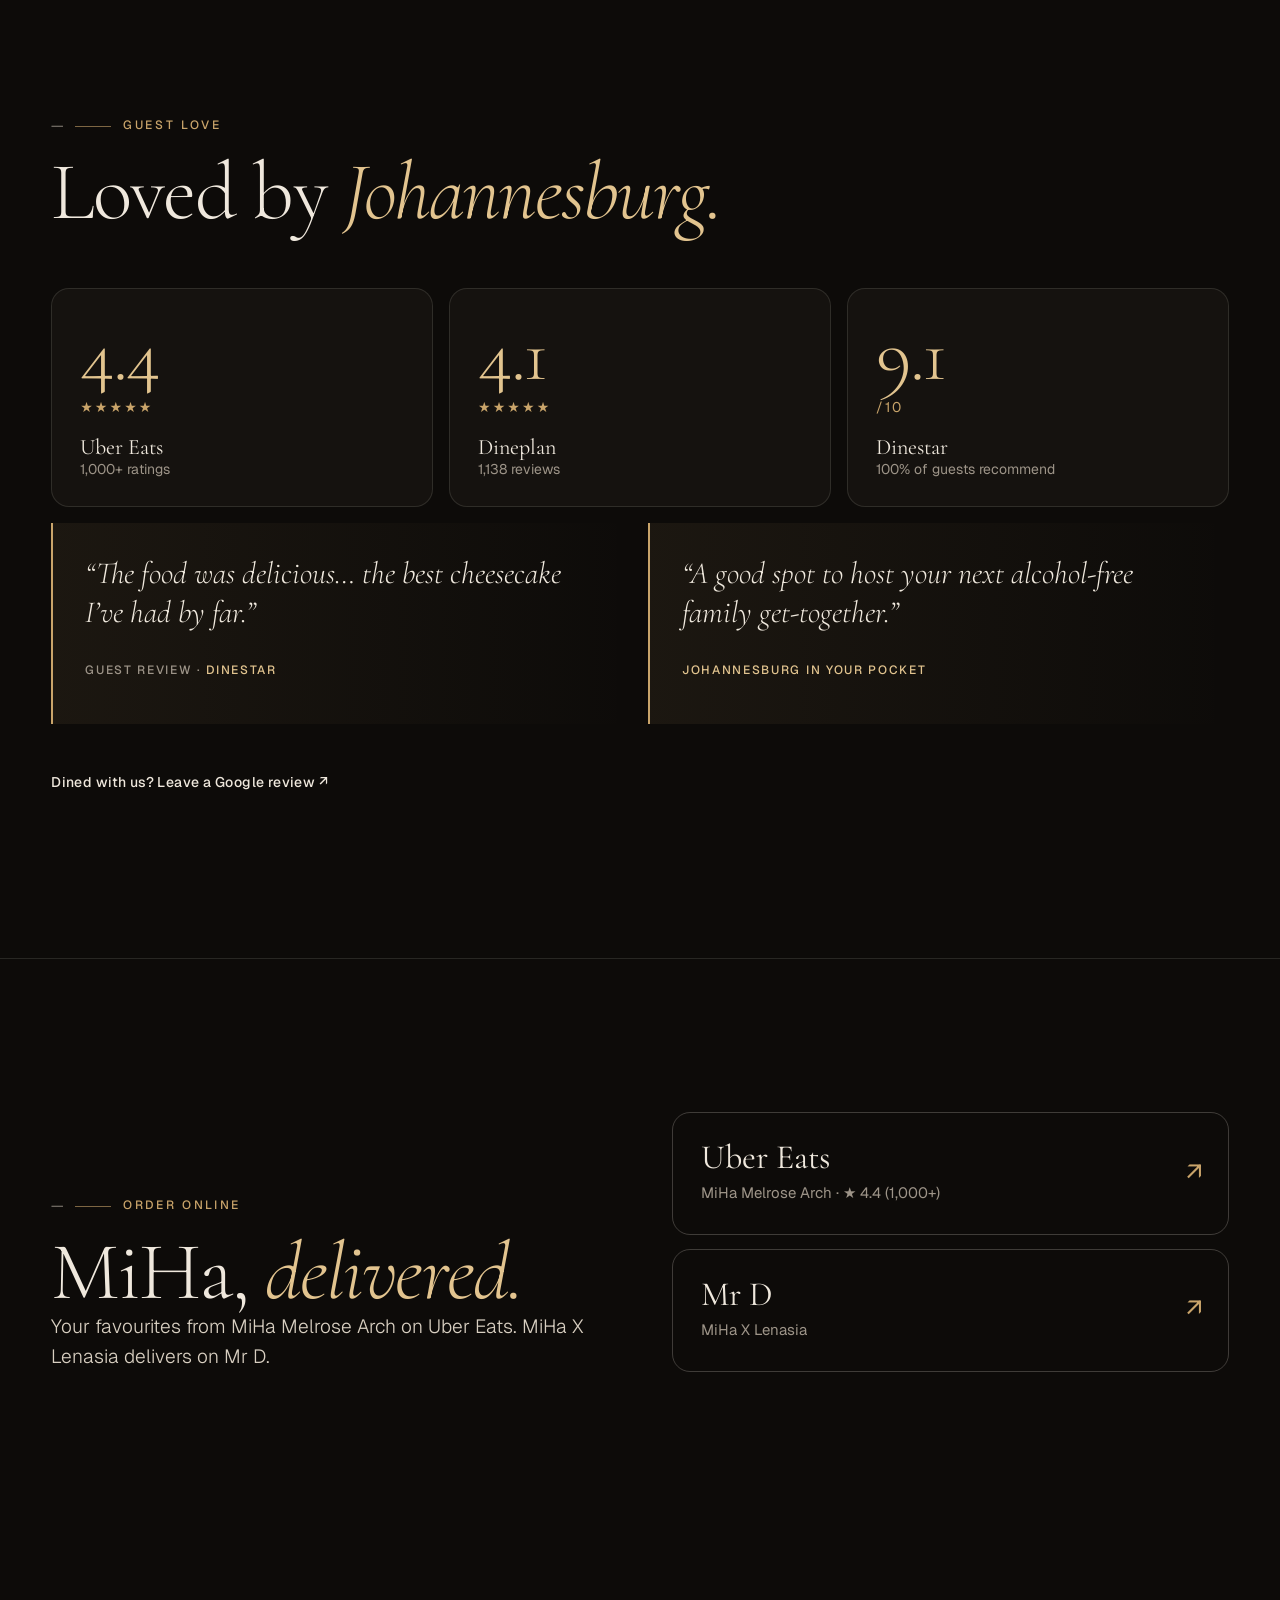
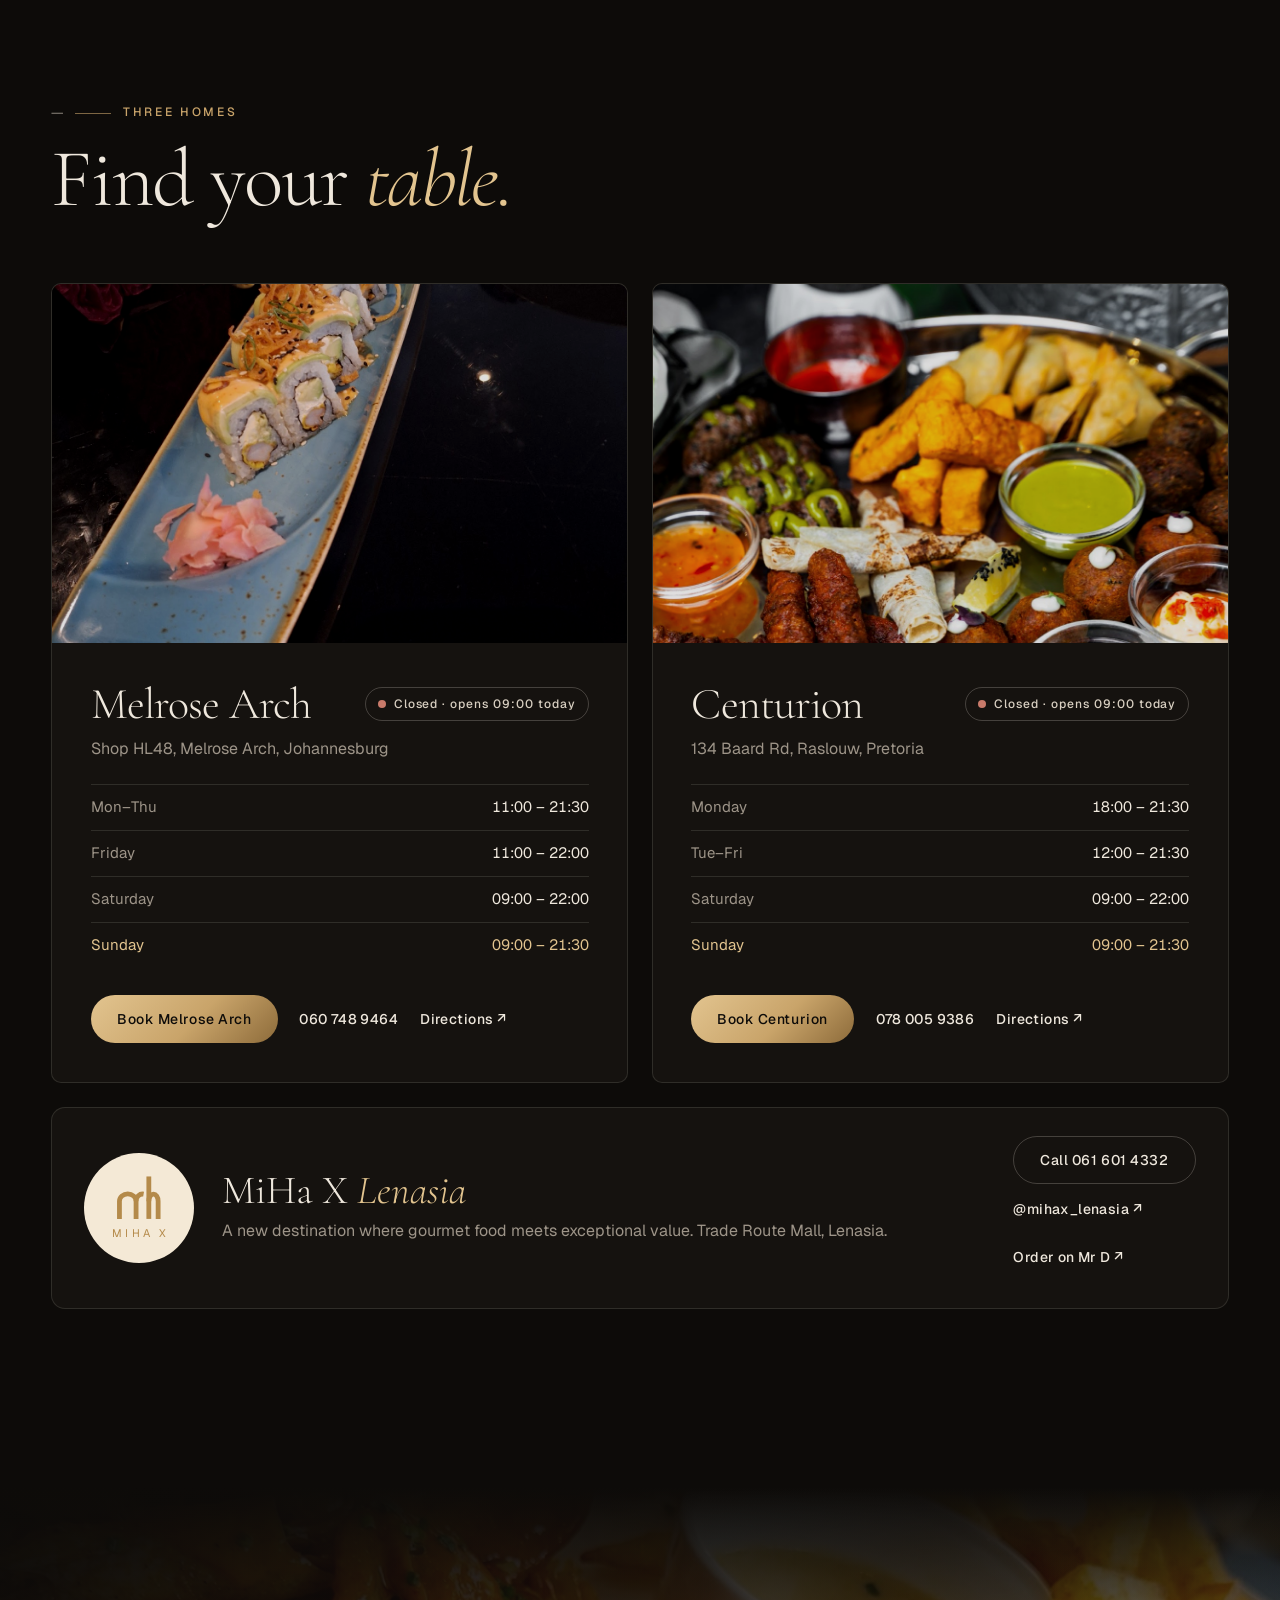
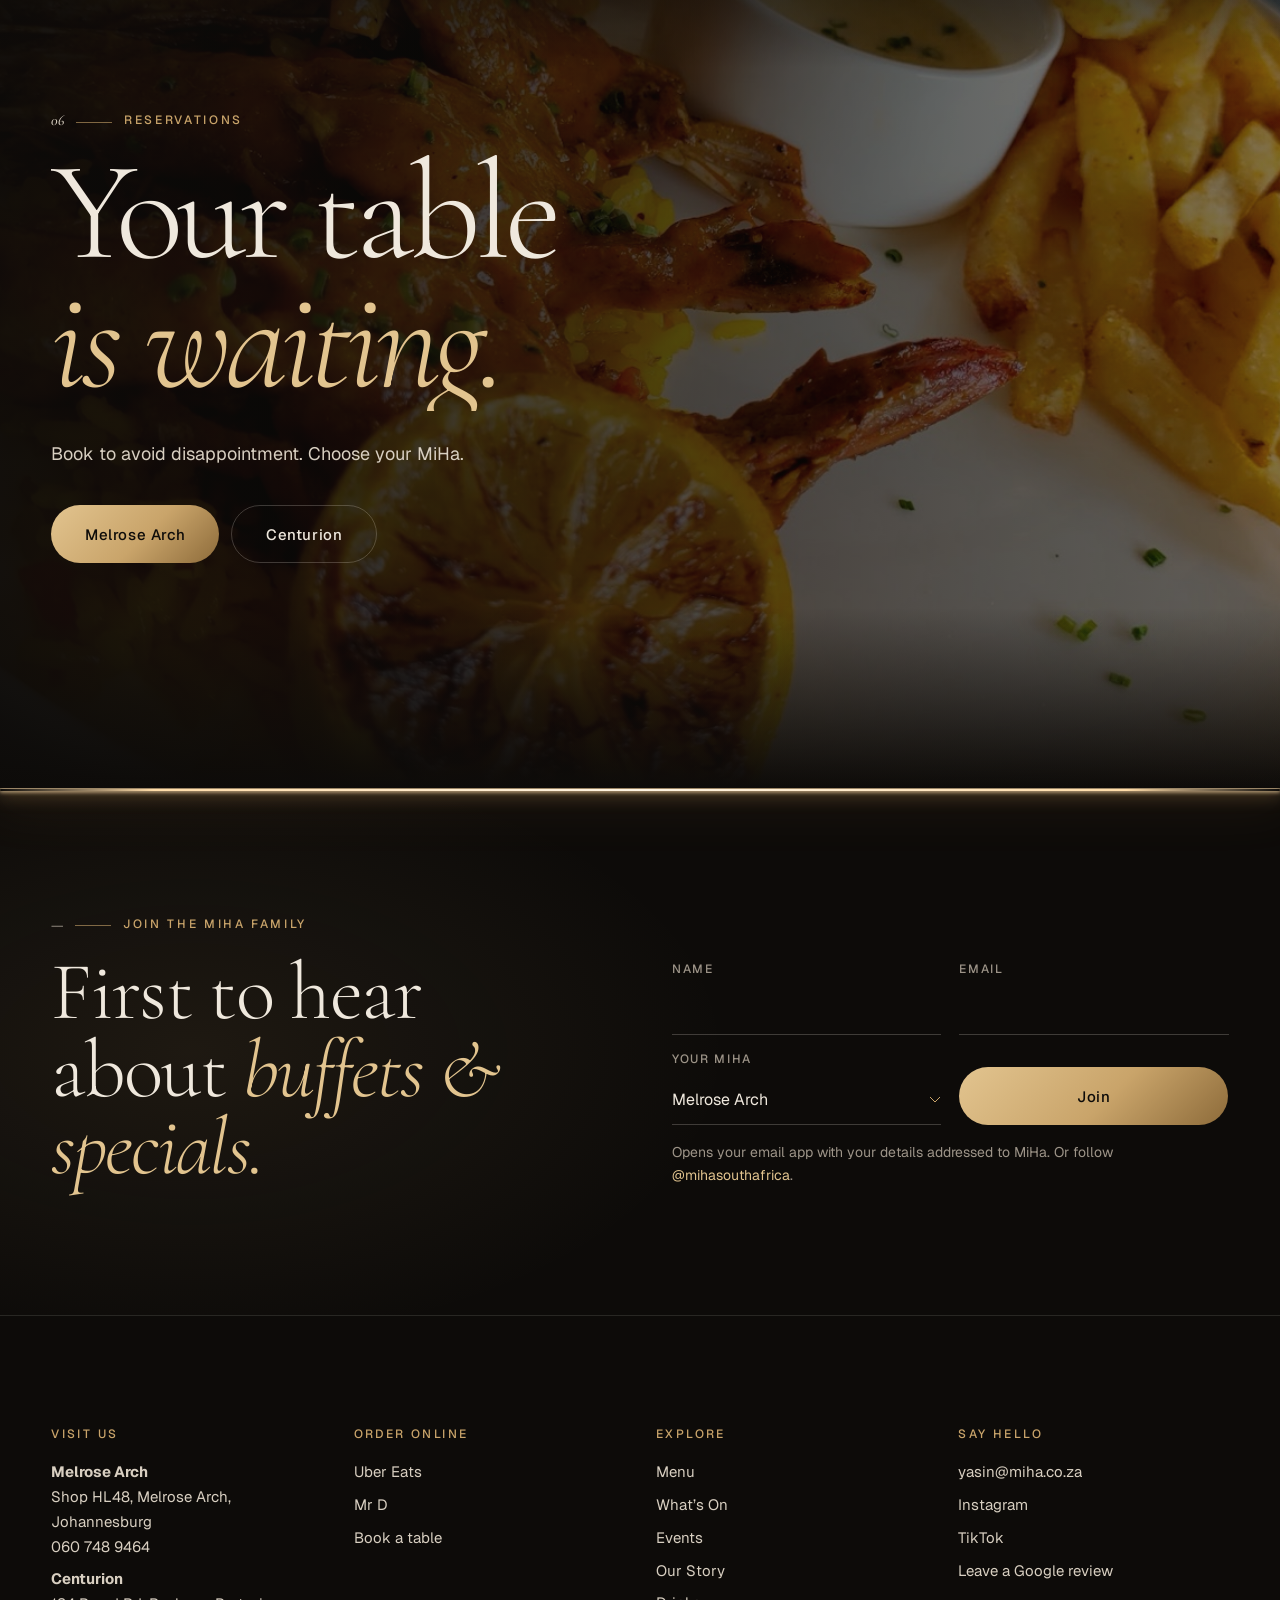
==== commit 5fbd52bc: "PDF: clickable phones, map locations, web and email; menu download opens the latest PDF in a new tab" ====
--- a/index.html
+++ b/index.html
@@ -26,7 +26,7 @@
 <link rel="preconnect" href="https://fonts.googleapis.com">
 <link rel="preconnect" href="https://fonts.gstatic.com" crossorigin>
 <link href="https://fonts.googleapis.com/css2?family=Amiri:wght@700&family=Cormorant+Garamond:ital,wght@0,300;0,400;0,500;0,700;1,300;1,400&family=Geist:wght@300;400;500;600&display=swap" rel="stylesheet">
-<link rel="stylesheet" href="style.css?v=mws9lva5">
+<link rel="stylesheet" href="style.css?v=mws9u1xc">
 <script>document.documentElement.classList.replace('no-js','js');try{var t=localStorage.getItem('miha-theme');if(t)document.documentElement.dataset.theme=t}catch(e){}</script>
 </head>
 <body>
@@ -332,13 +332,13 @@
   </div>
 </footer>
 <div class="mbar"><a href="reserve.html#book" class="mbar__main">Reserve</a><a href="tel:+27607489464">Call</a><a href="reserve.html#branches">Directions</a></div>
-<script src="vendor/gsap.min.js?v=mws9lva5"></script>
-<script src="vendor/ScrollTrigger.min.js?v=mws9lva5"></script>
-<script src="vendor/lenis.min.js?v=mws9lva5"></script>
-<script src="main.js?v=mws9lva5"></script>
-<script src="concierge.js?v=mws9lva5"></script>
-<script src="booking.js?v=mws9lva5"></script>
-<script src="picks.js?v=mws9lva5"></script>
-<script src="catering.js?v=mws9lva5"></script>
+<script src="vendor/gsap.min.js?v=mws9u1xc"></script>
+<script src="vendor/ScrollTrigger.min.js?v=mws9u1xc"></script>
+<script src="vendor/lenis.min.js?v=mws9u1xc"></script>
+<script src="main.js?v=mws9u1xc"></script>
+<script src="concierge.js?v=mws9u1xc"></script>
+<script src="booking.js?v=mws9u1xc"></script>
+<script src="picks.js?v=mws9u1xc"></script>
+<script src="catering.js?v=mws9u1xc"></script>
 </body>
 </html>
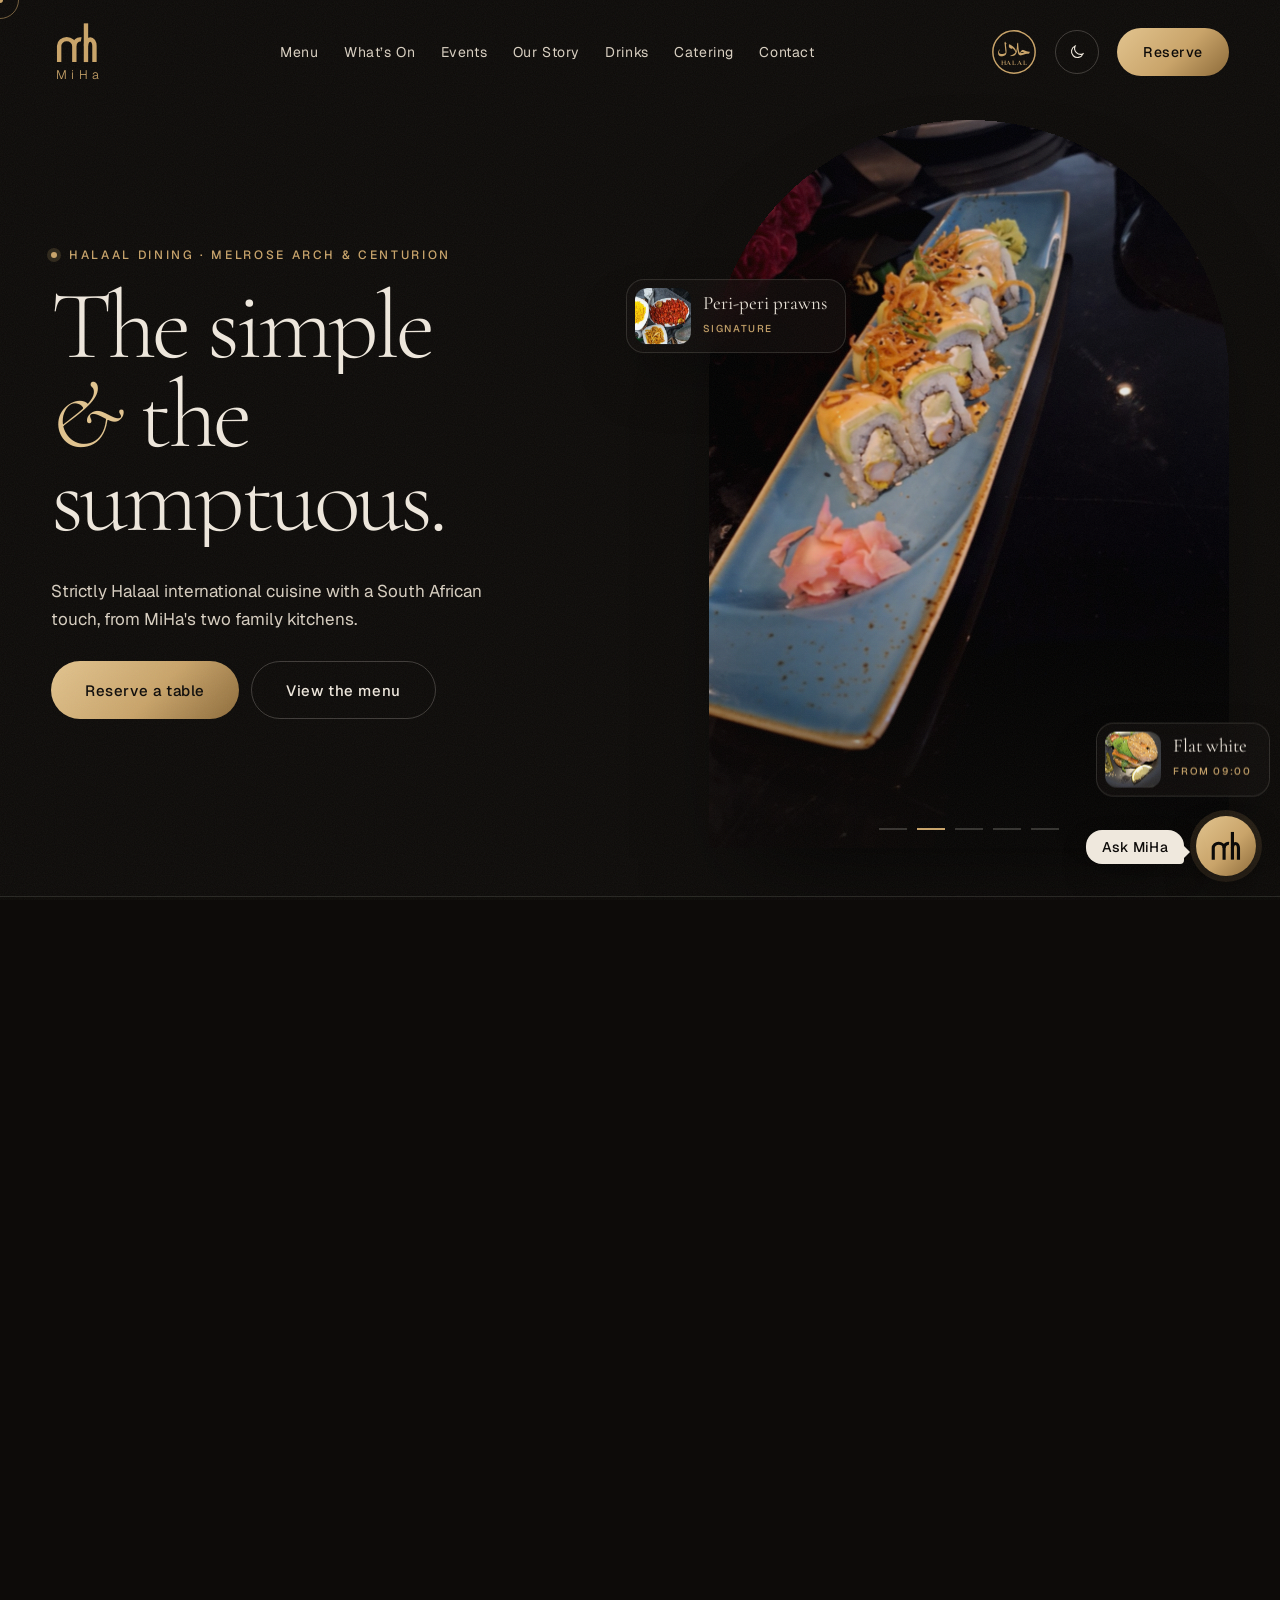
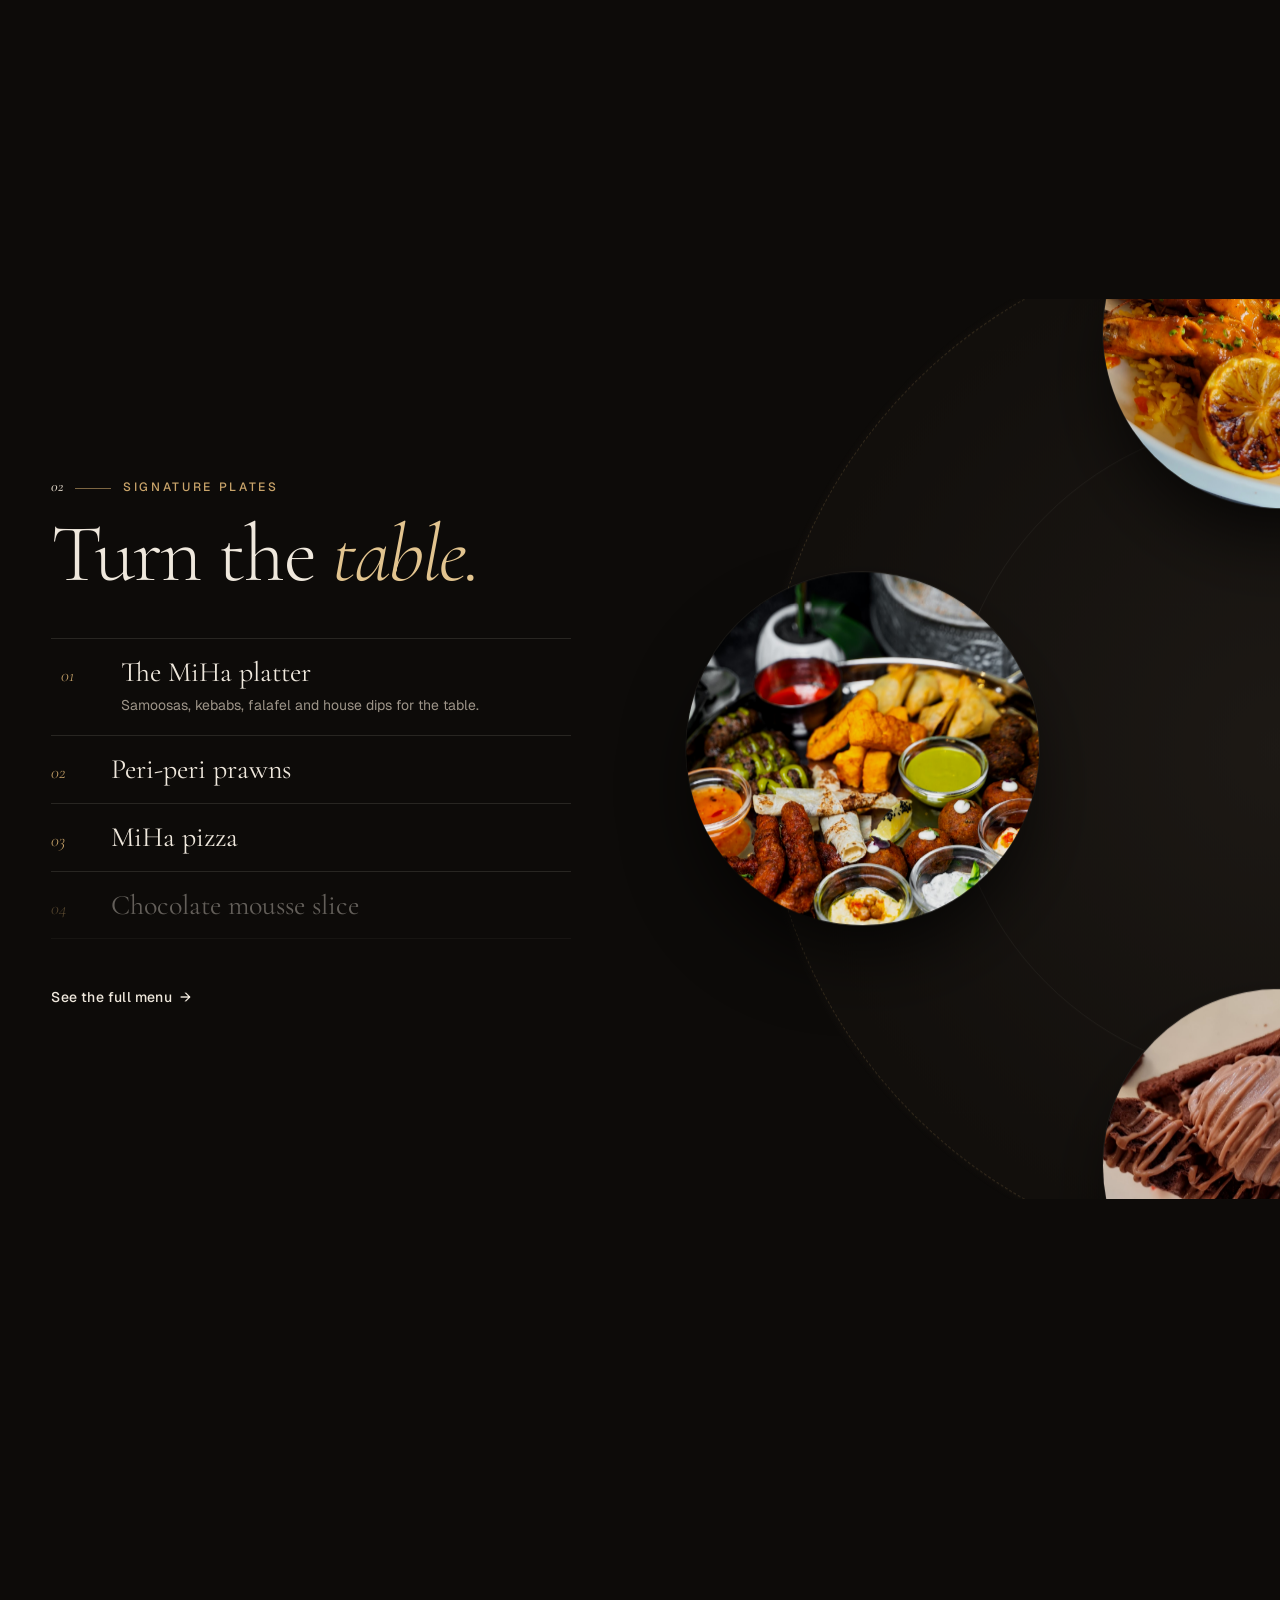
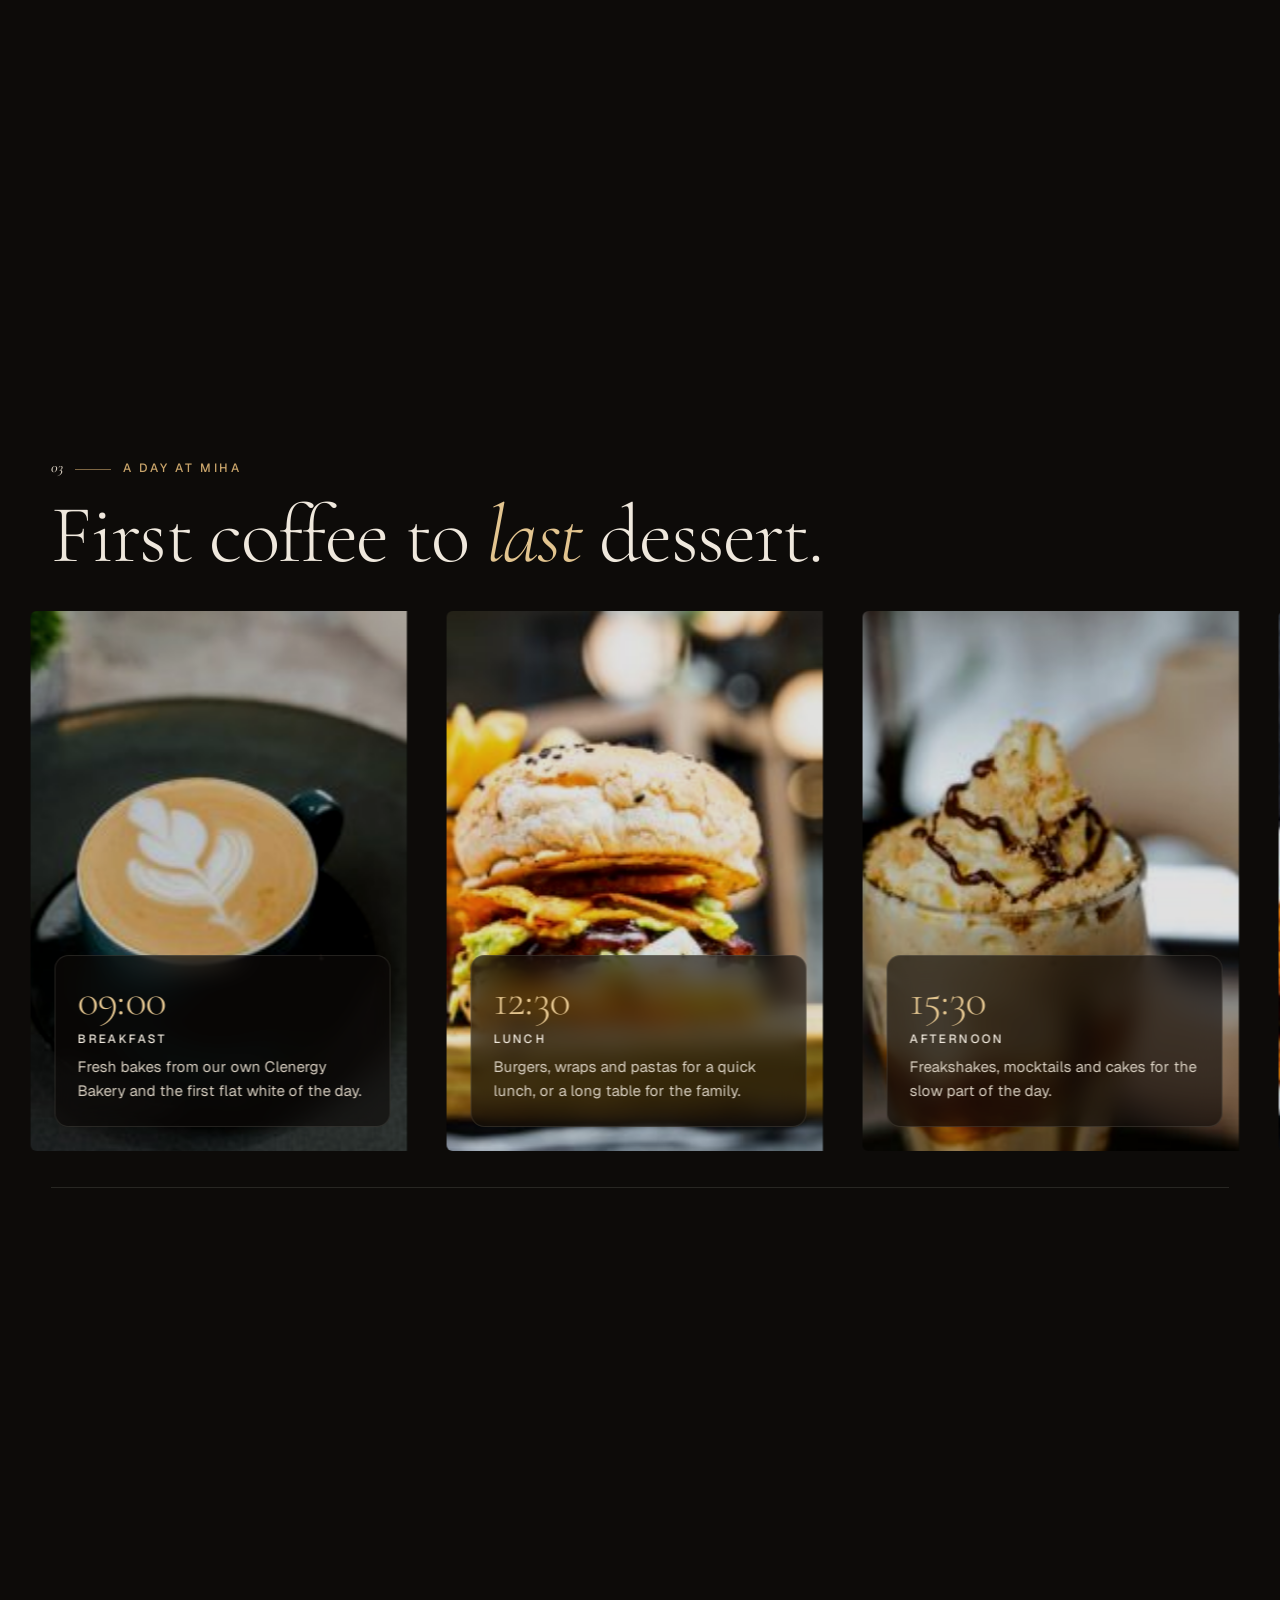
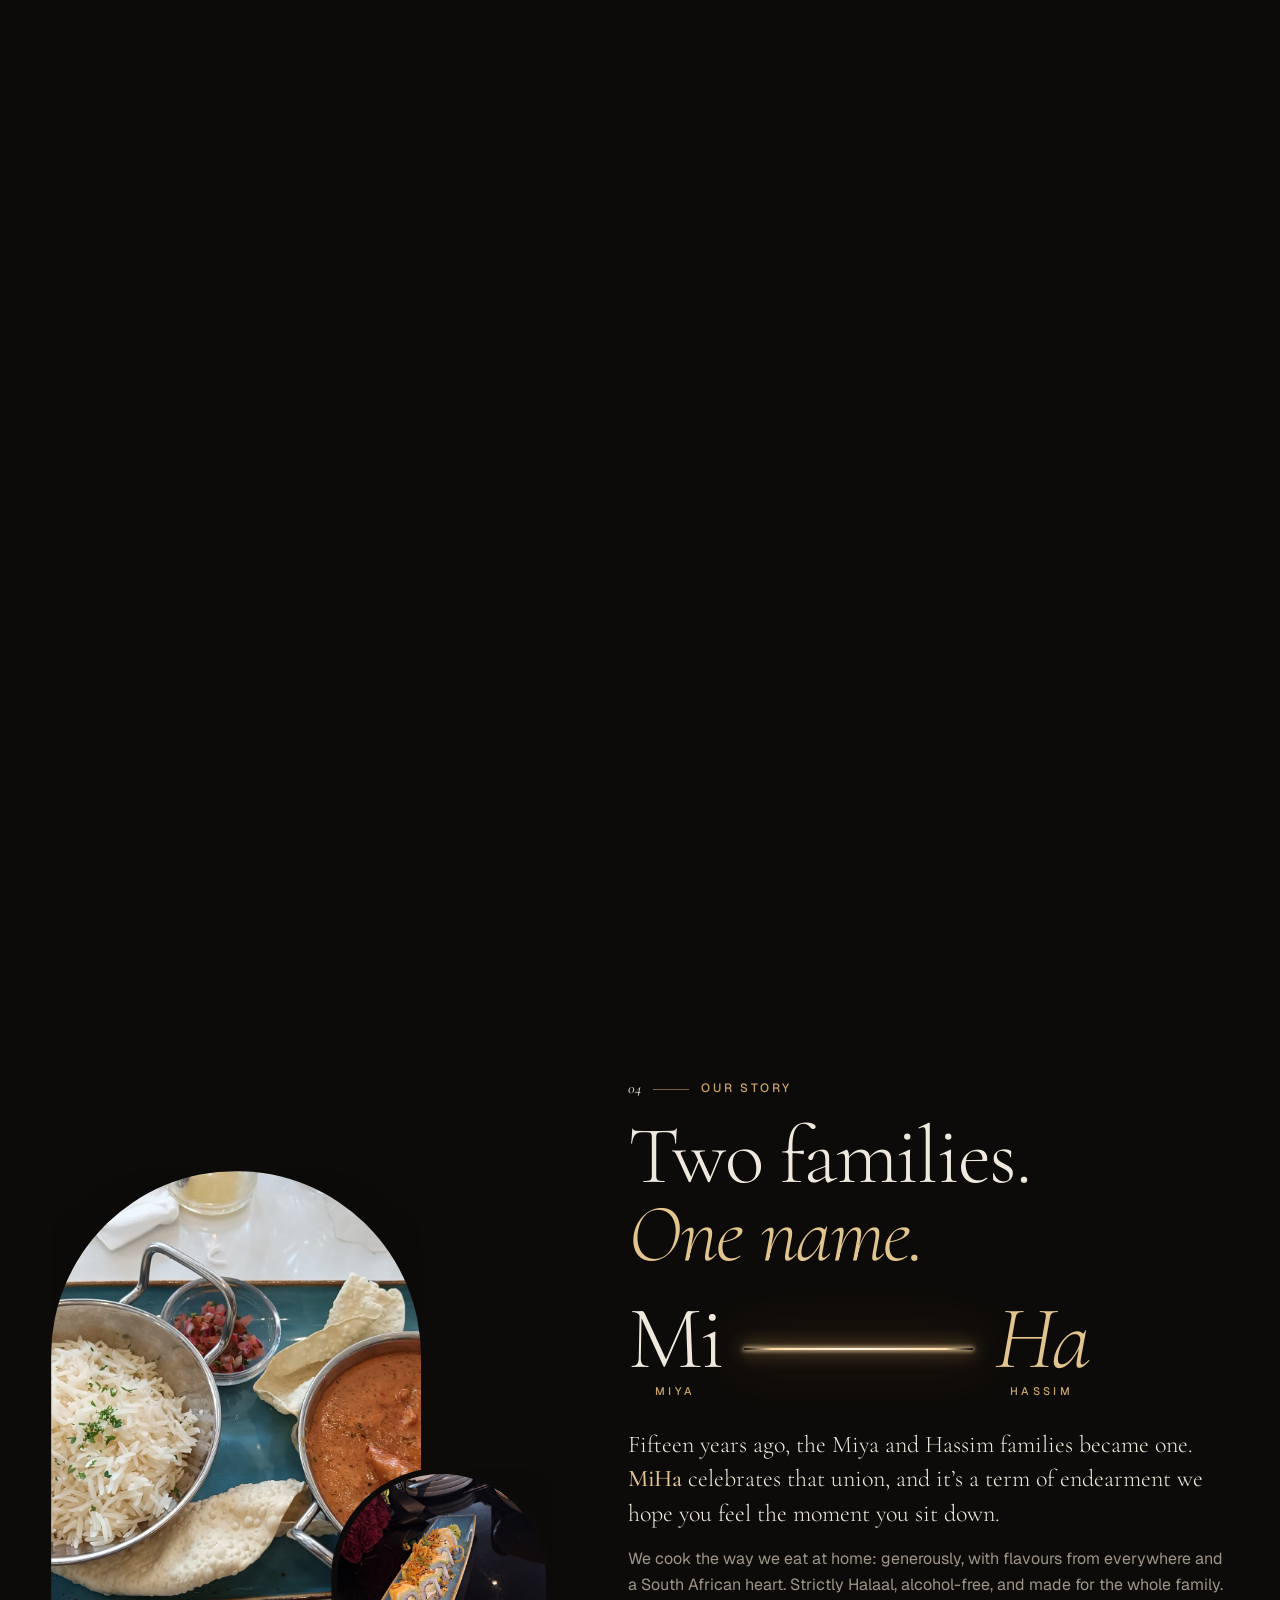
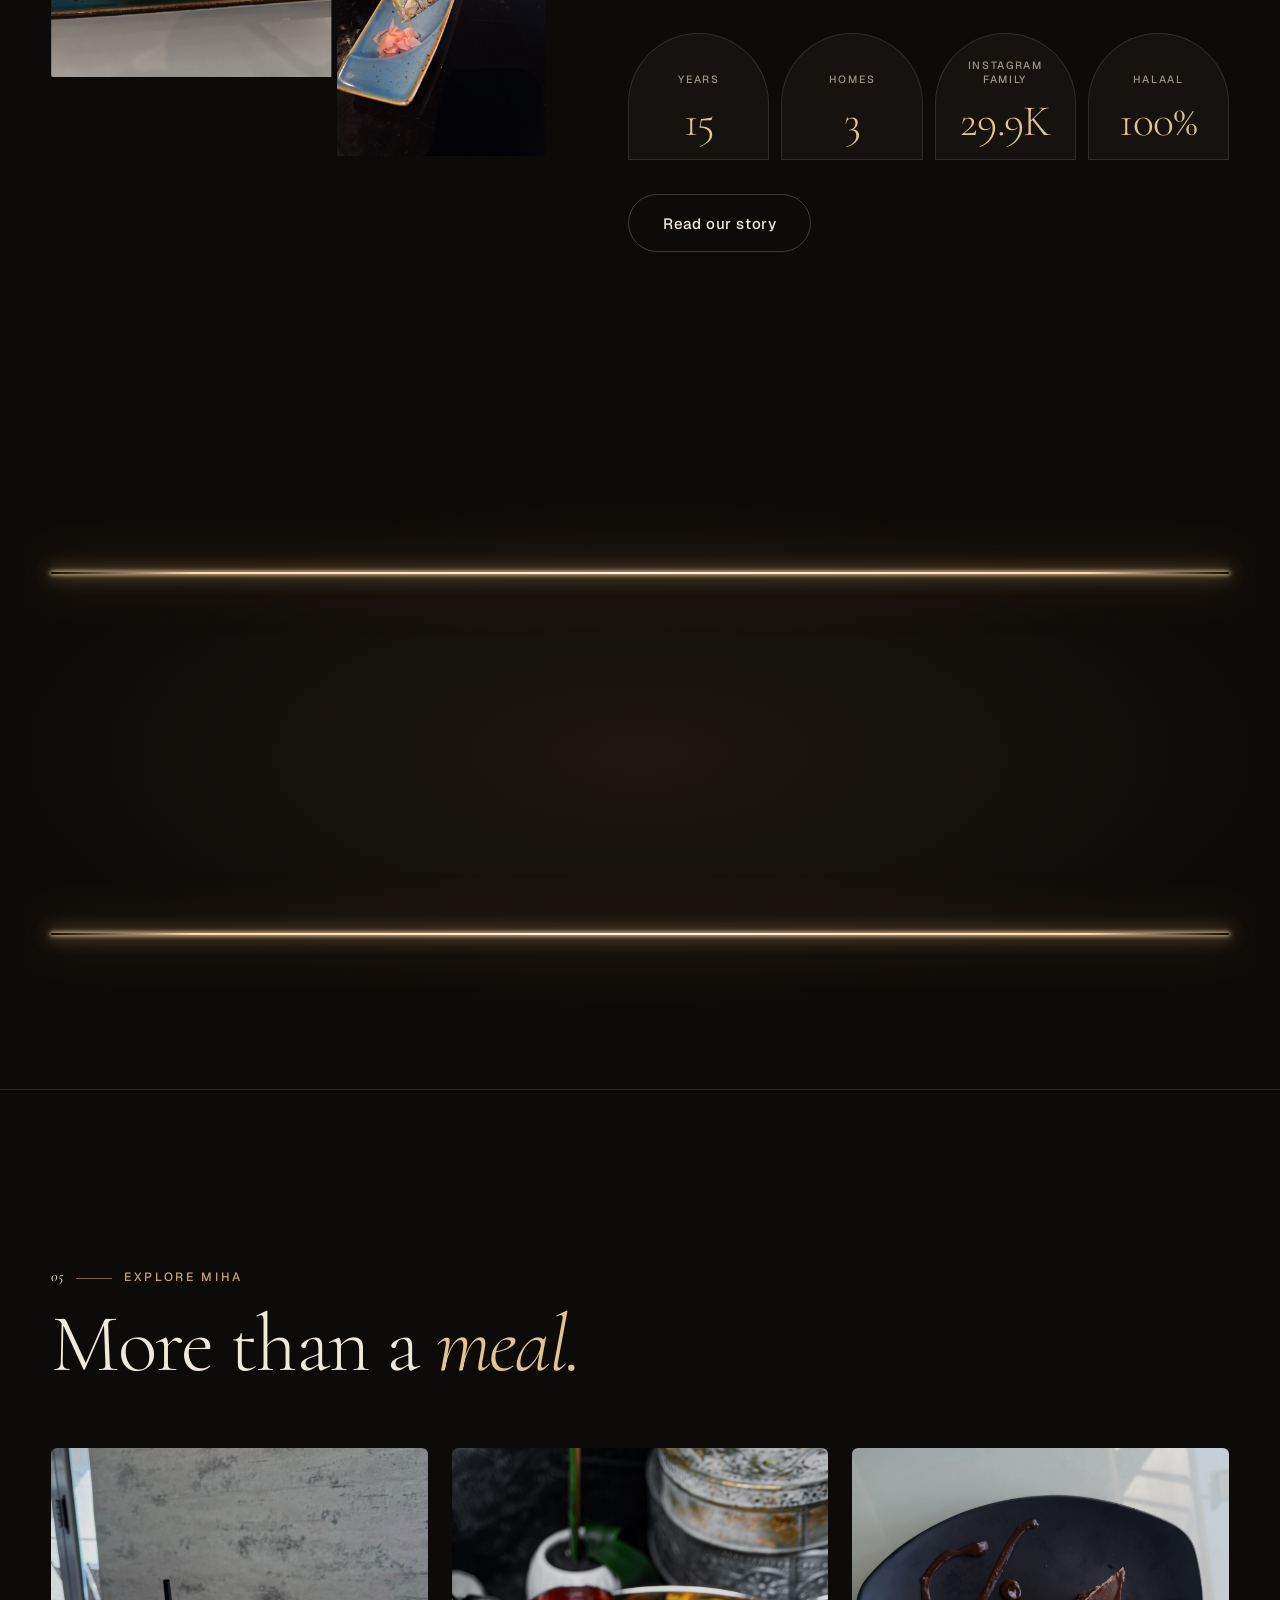
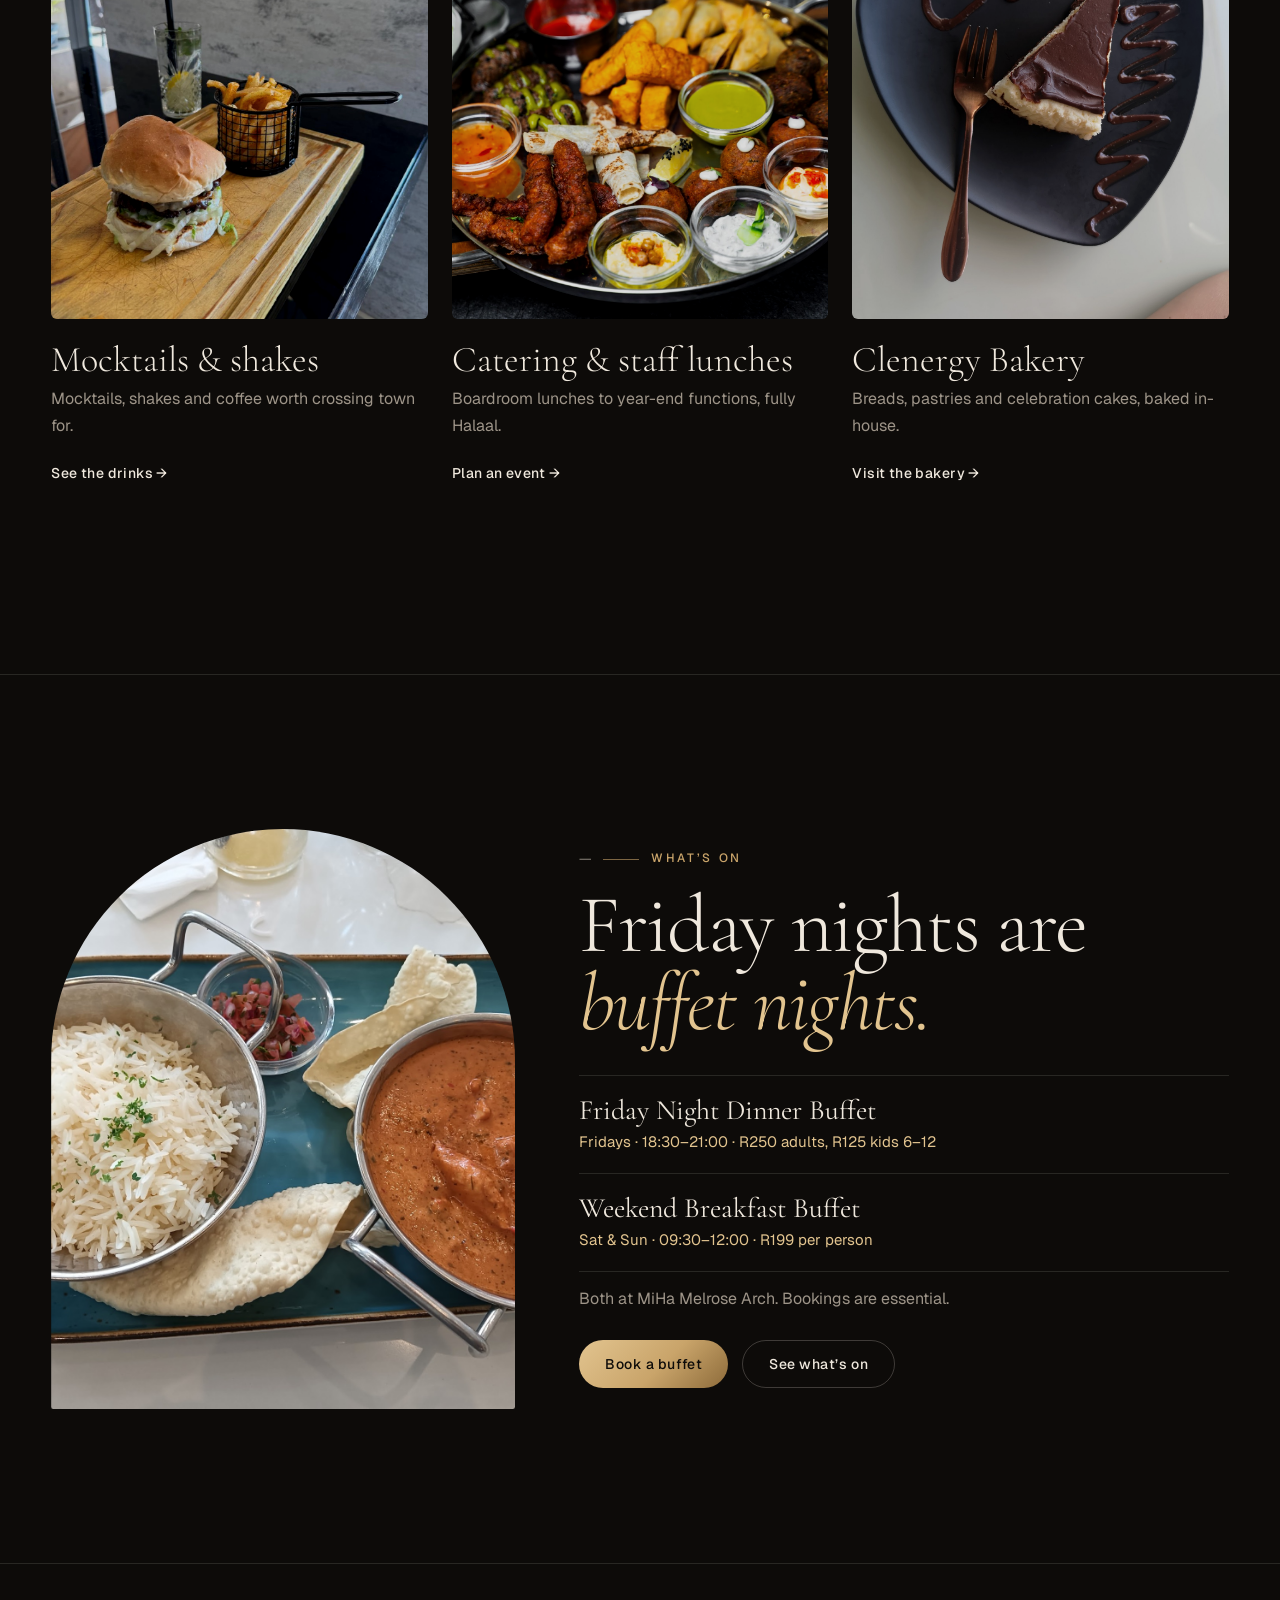
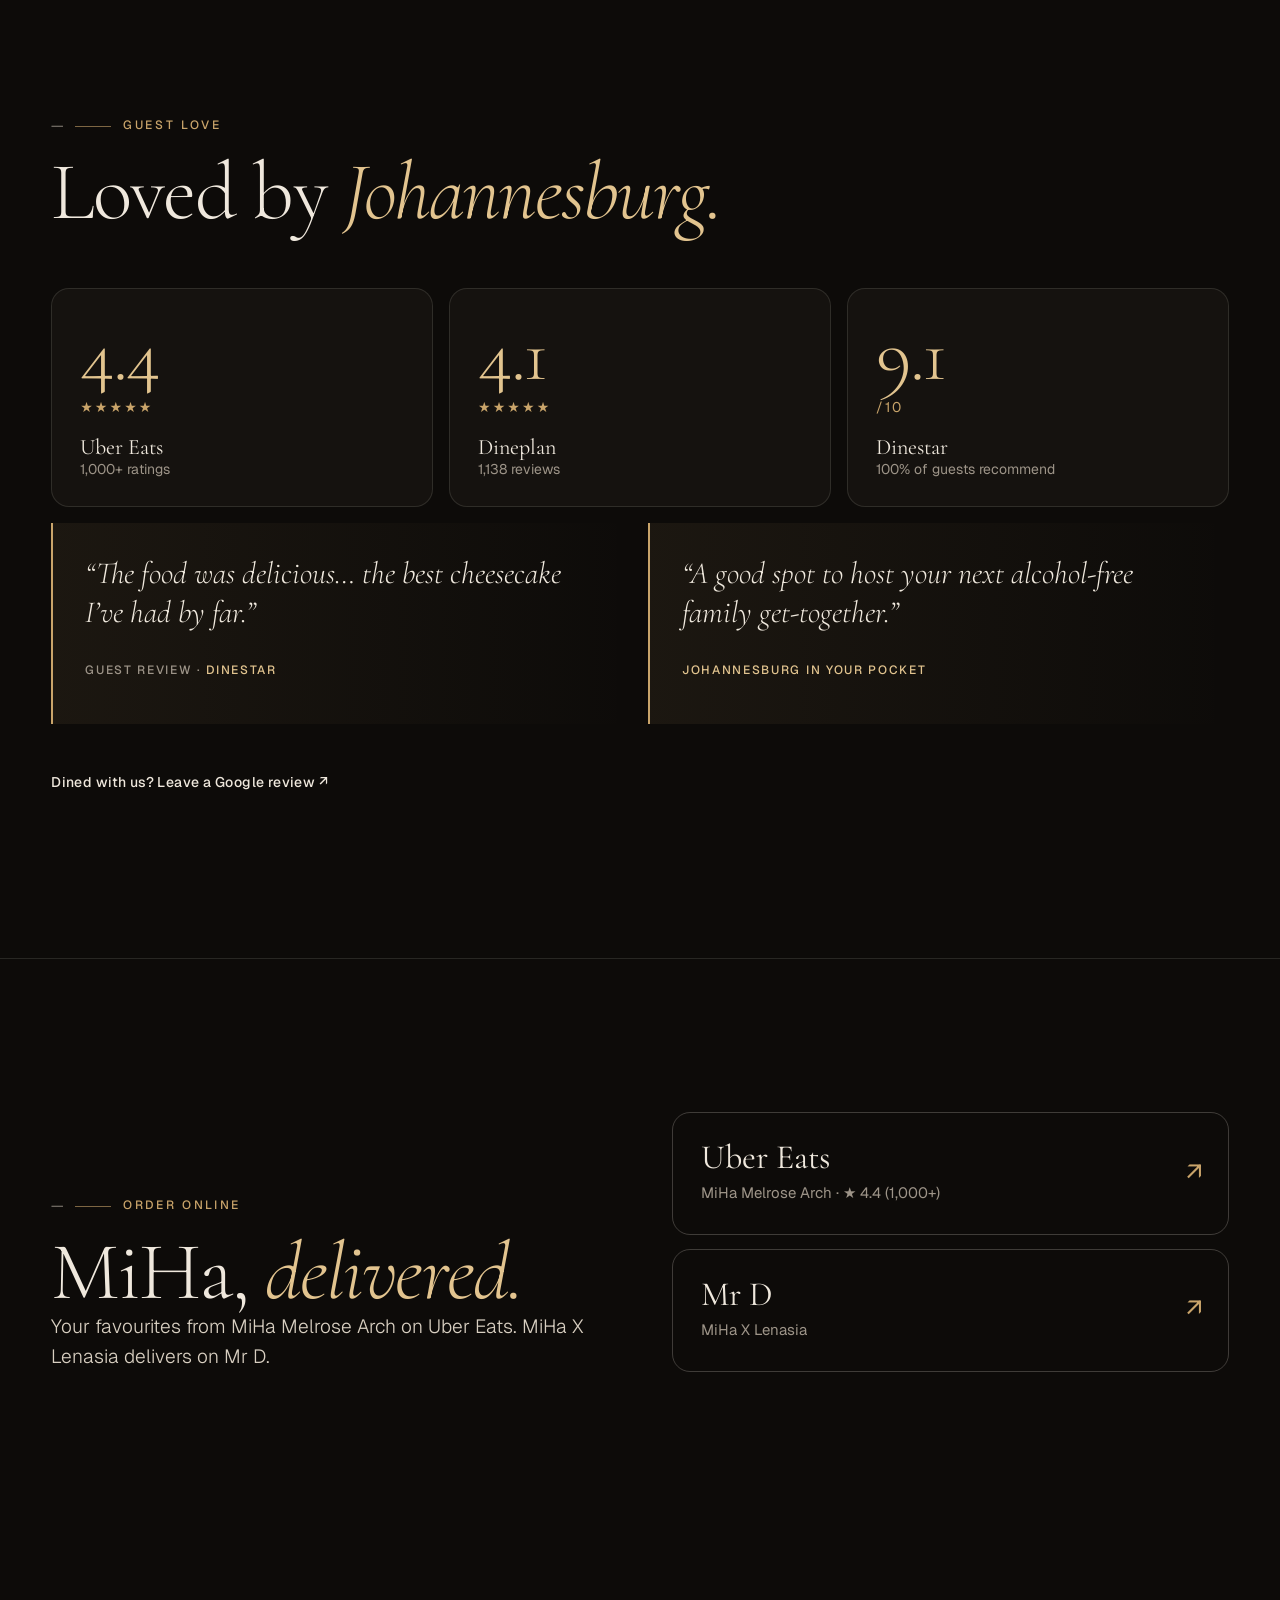
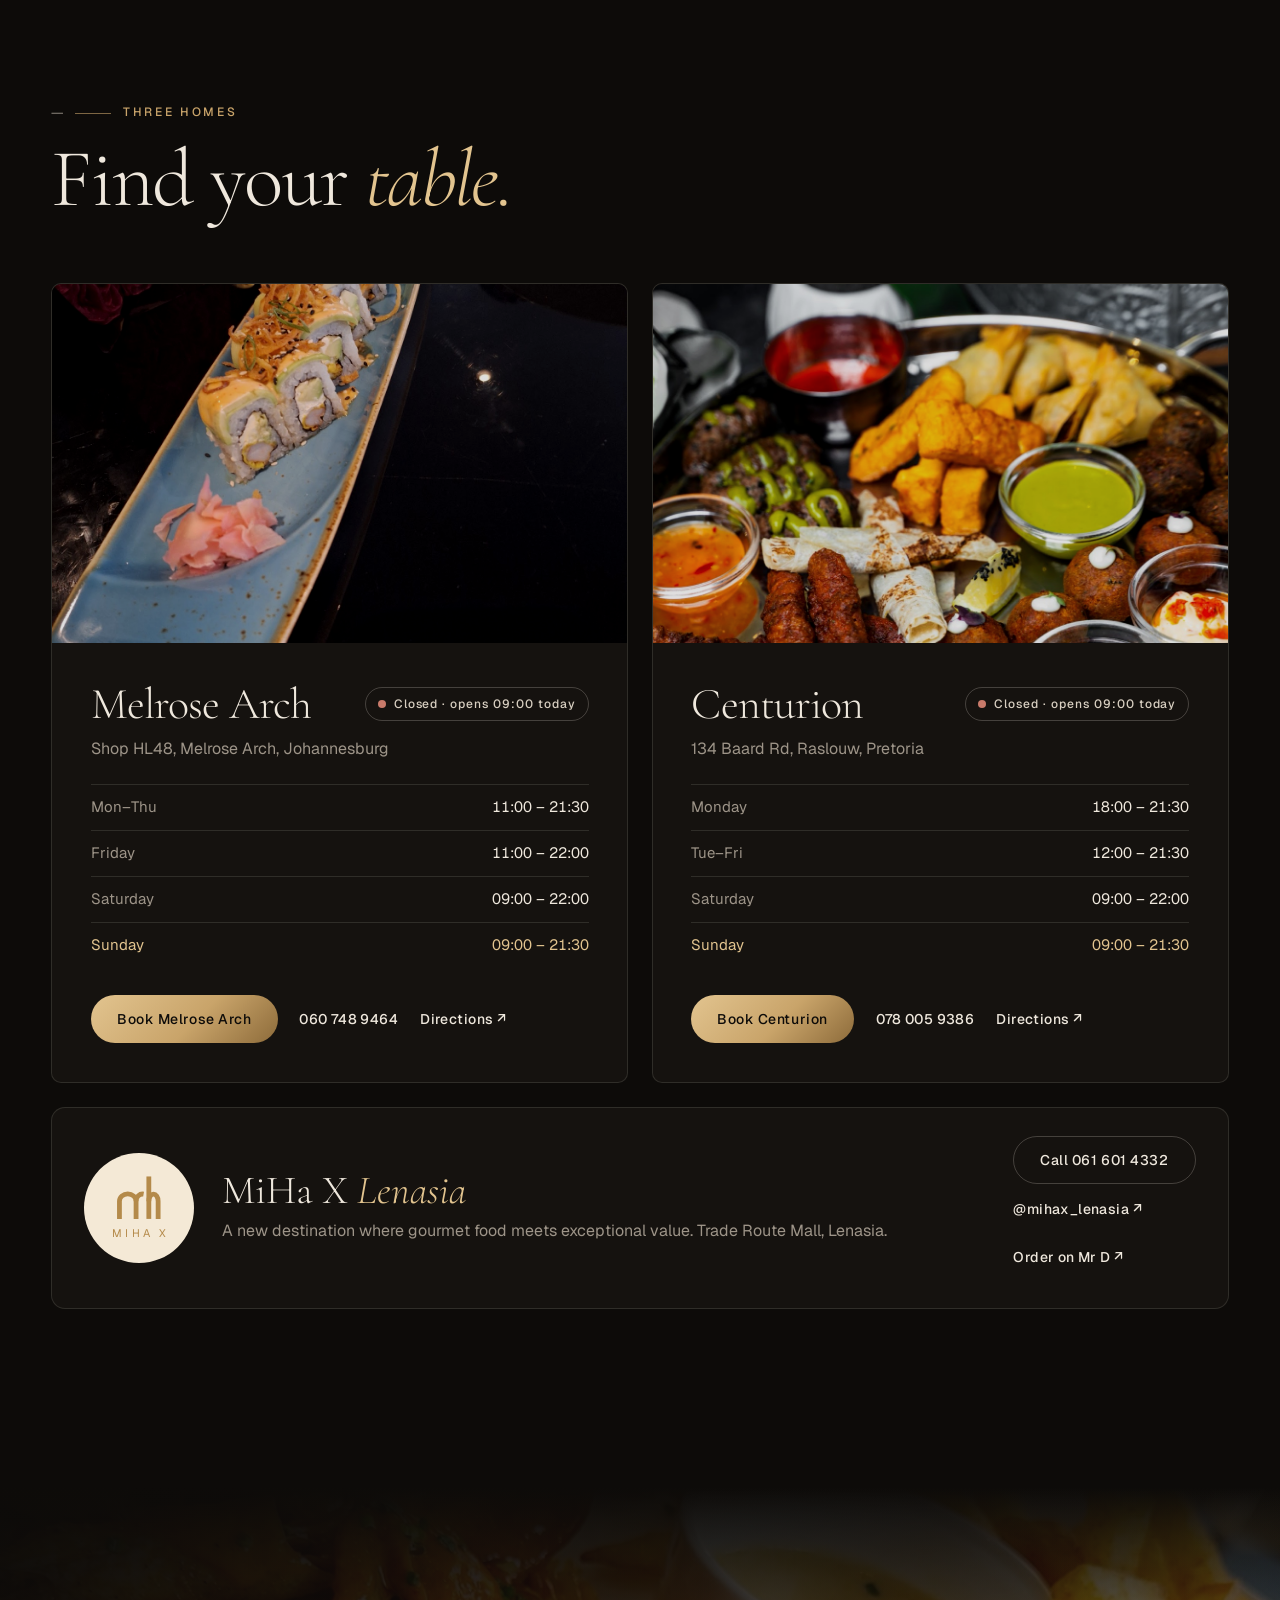
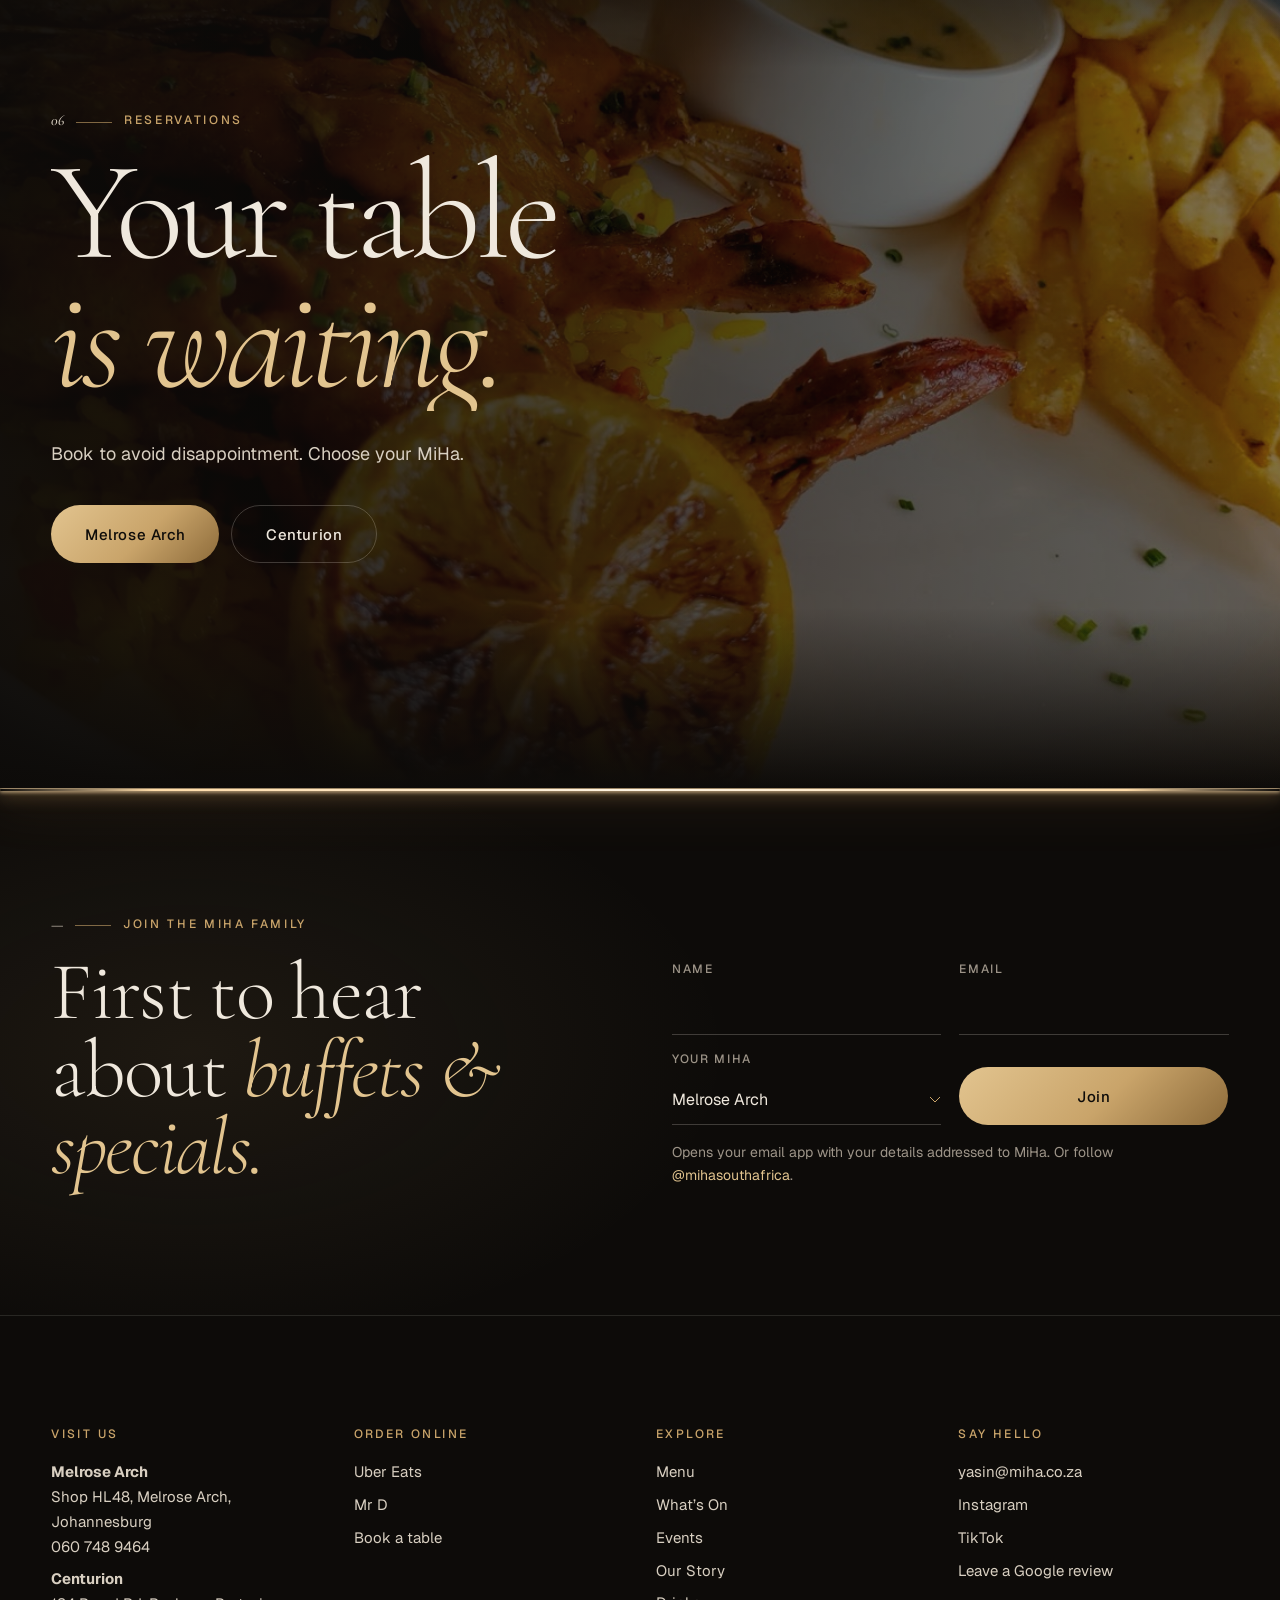
==== commit e2b46b44: "Fix: closed My picks panel was blocking clicks on menu buttons Co-Authored-By: Claude Opus 5.5 <nore" ====
--- a/index.html
+++ b/index.html
@@ -26,7 +26,7 @@
 <link rel="preconnect" href="https://fonts.googleapis.com">
 <link rel="preconnect" href="https://fonts.gstatic.com" crossorigin>
 <link href="https://fonts.googleapis.com/css2?family=Amiri:wght@700&family=Cormorant+Garamond:ital,wght@0,300;0,400;0,500;0,700;1,300;1,400&family=Geist:wght@300;400;500;600&display=swap" rel="stylesheet">
-<link rel="stylesheet" href="style.css?v=mws9u1xc">
+<link rel="stylesheet" href="style.css?v=mws9wf93">
 <script>document.documentElement.classList.replace('no-js','js');try{var t=localStorage.getItem('miha-theme');if(t)document.documentElement.dataset.theme=t}catch(e){}</script>
 </head>
 <body>
@@ -332,13 +332,13 @@
   </div>
 </footer>
 <div class="mbar"><a href="reserve.html#book" class="mbar__main">Reserve</a><a href="tel:+27607489464">Call</a><a href="reserve.html#branches">Directions</a></div>
-<script src="vendor/gsap.min.js?v=mws9u1xc"></script>
-<script src="vendor/ScrollTrigger.min.js?v=mws9u1xc"></script>
-<script src="vendor/lenis.min.js?v=mws9u1xc"></script>
-<script src="main.js?v=mws9u1xc"></script>
-<script src="concierge.js?v=mws9u1xc"></script>
-<script src="booking.js?v=mws9u1xc"></script>
-<script src="picks.js?v=mws9u1xc"></script>
-<script src="catering.js?v=mws9u1xc"></script>
+<script src="vendor/gsap.min.js?v=mws9wf93"></script>
+<script src="vendor/ScrollTrigger.min.js?v=mws9wf93"></script>
+<script src="vendor/lenis.min.js?v=mws9wf93"></script>
+<script src="main.js?v=mws9wf93"></script>
+<script src="concierge.js?v=mws9wf93"></script>
+<script src="booking.js?v=mws9wf93"></script>
+<script src="picks.js?v=mws9wf93"></script>
+<script src="catering.js?v=mws9wf93"></script>
 </body>
 </html>
--- a/style.css
+++ b/style.css
@@ -1212,3 +1212,7 @@
   .picks{bottom:140px;max-height:calc(100svh - 160px)}
 }
 .picks-pill{color:#efe8dd}
+/* a closed My picks panel must never sit over the page and swallow clicks */
+.picks[hidden]{display:none!important}
+.picks:not(.is-open){pointer-events:none}
+.picks-pill[hidden]{display:none!important}
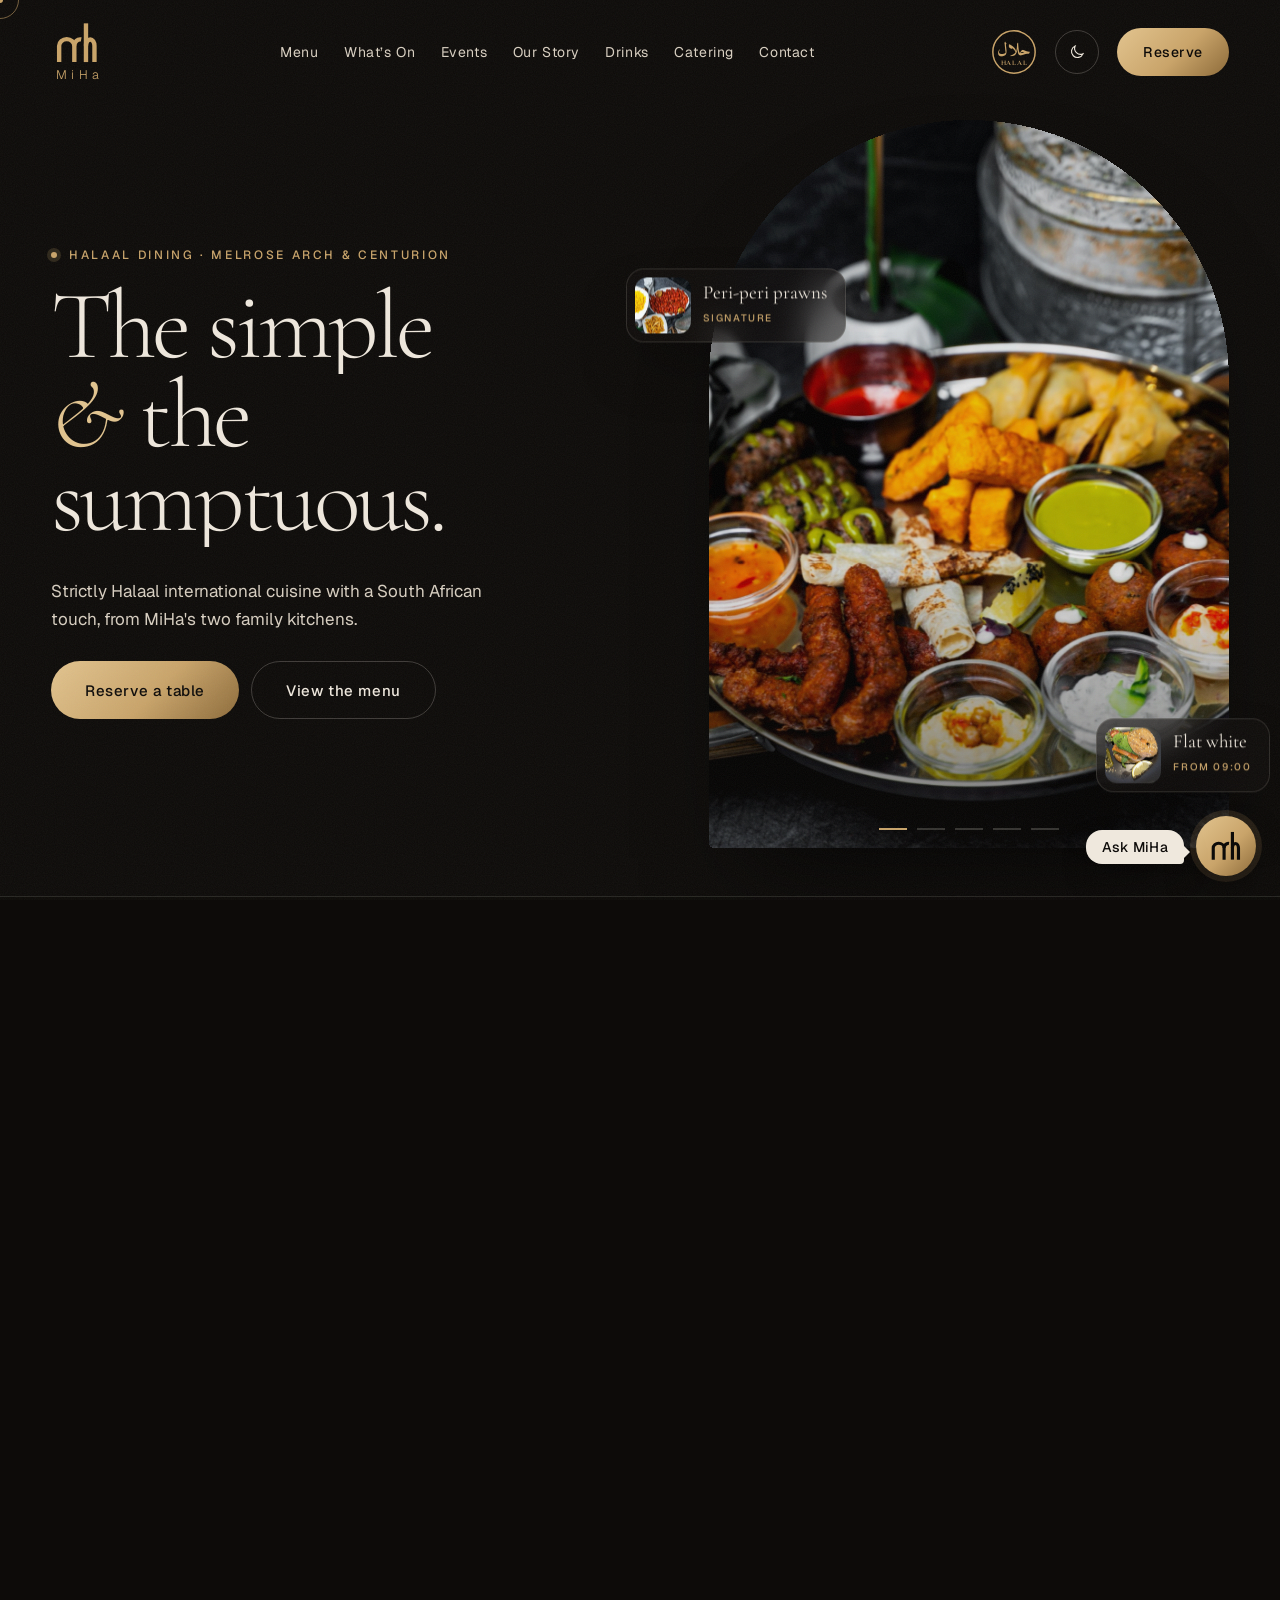
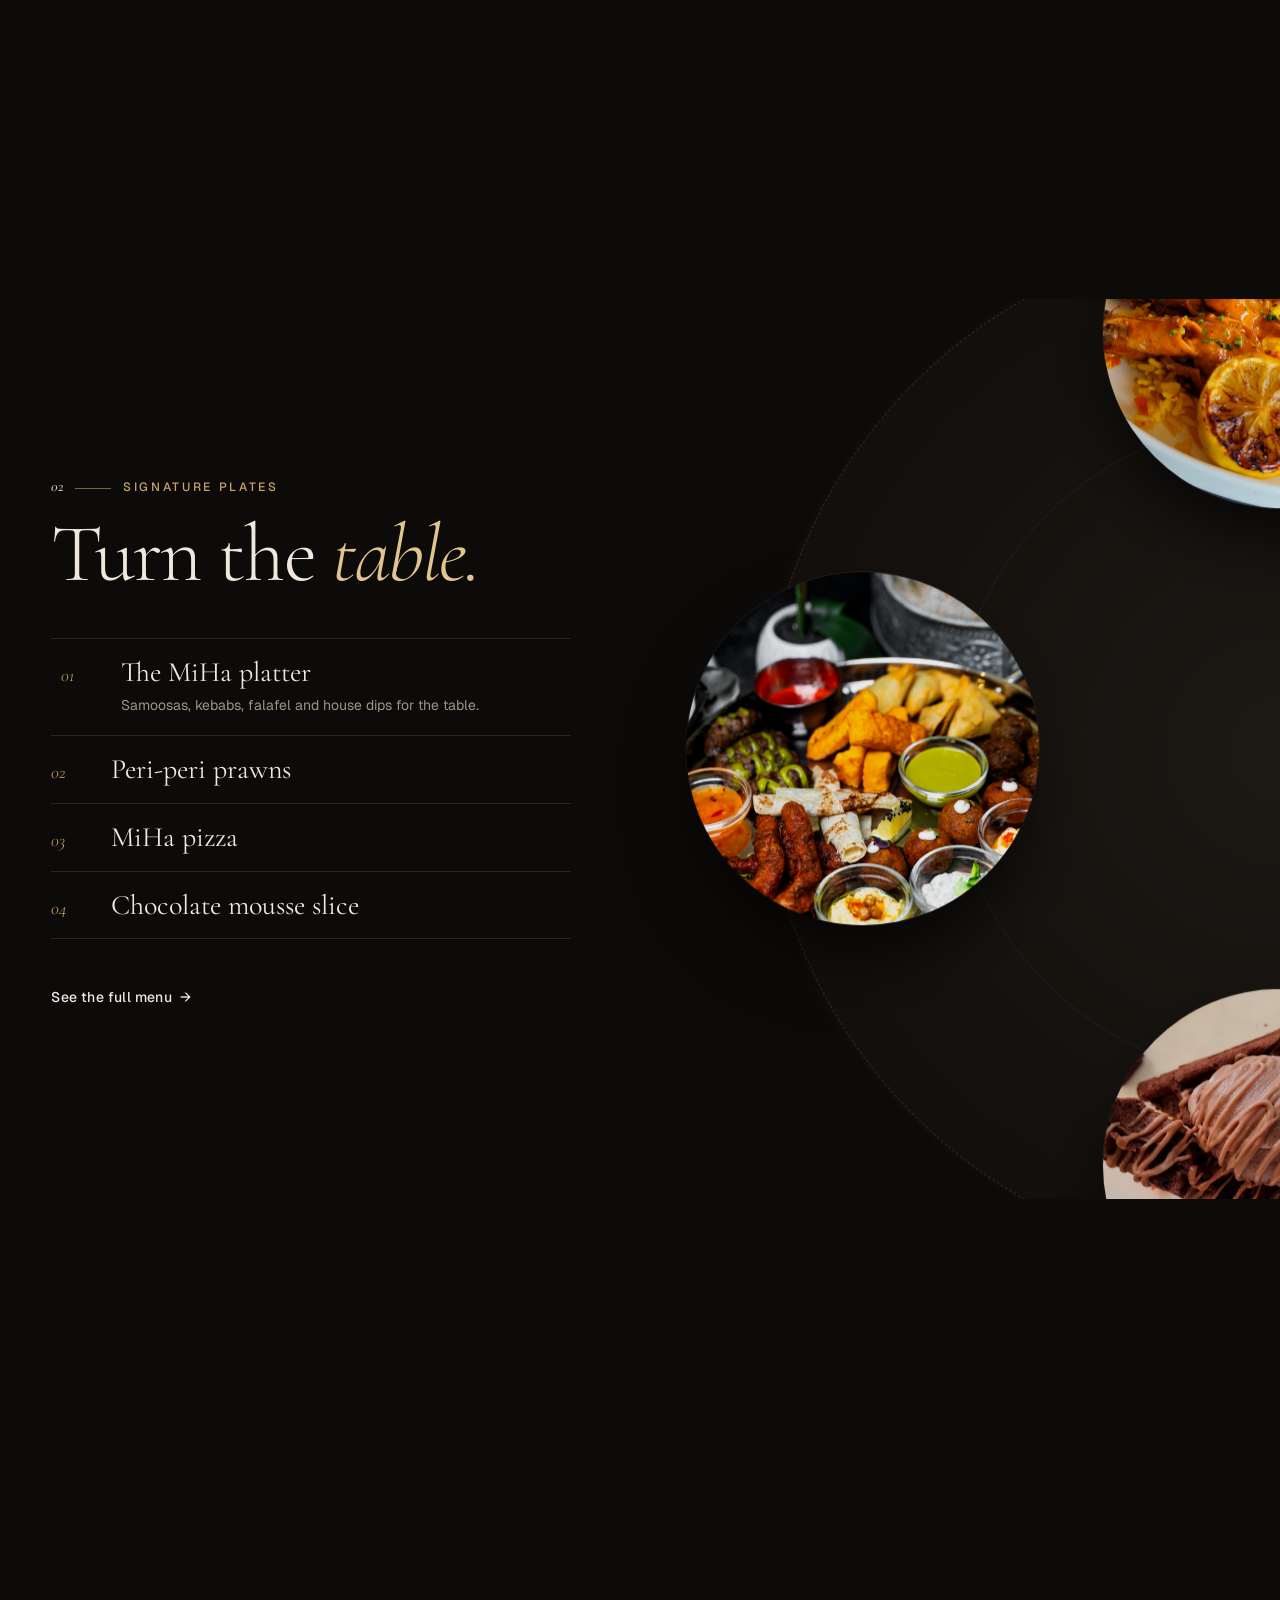
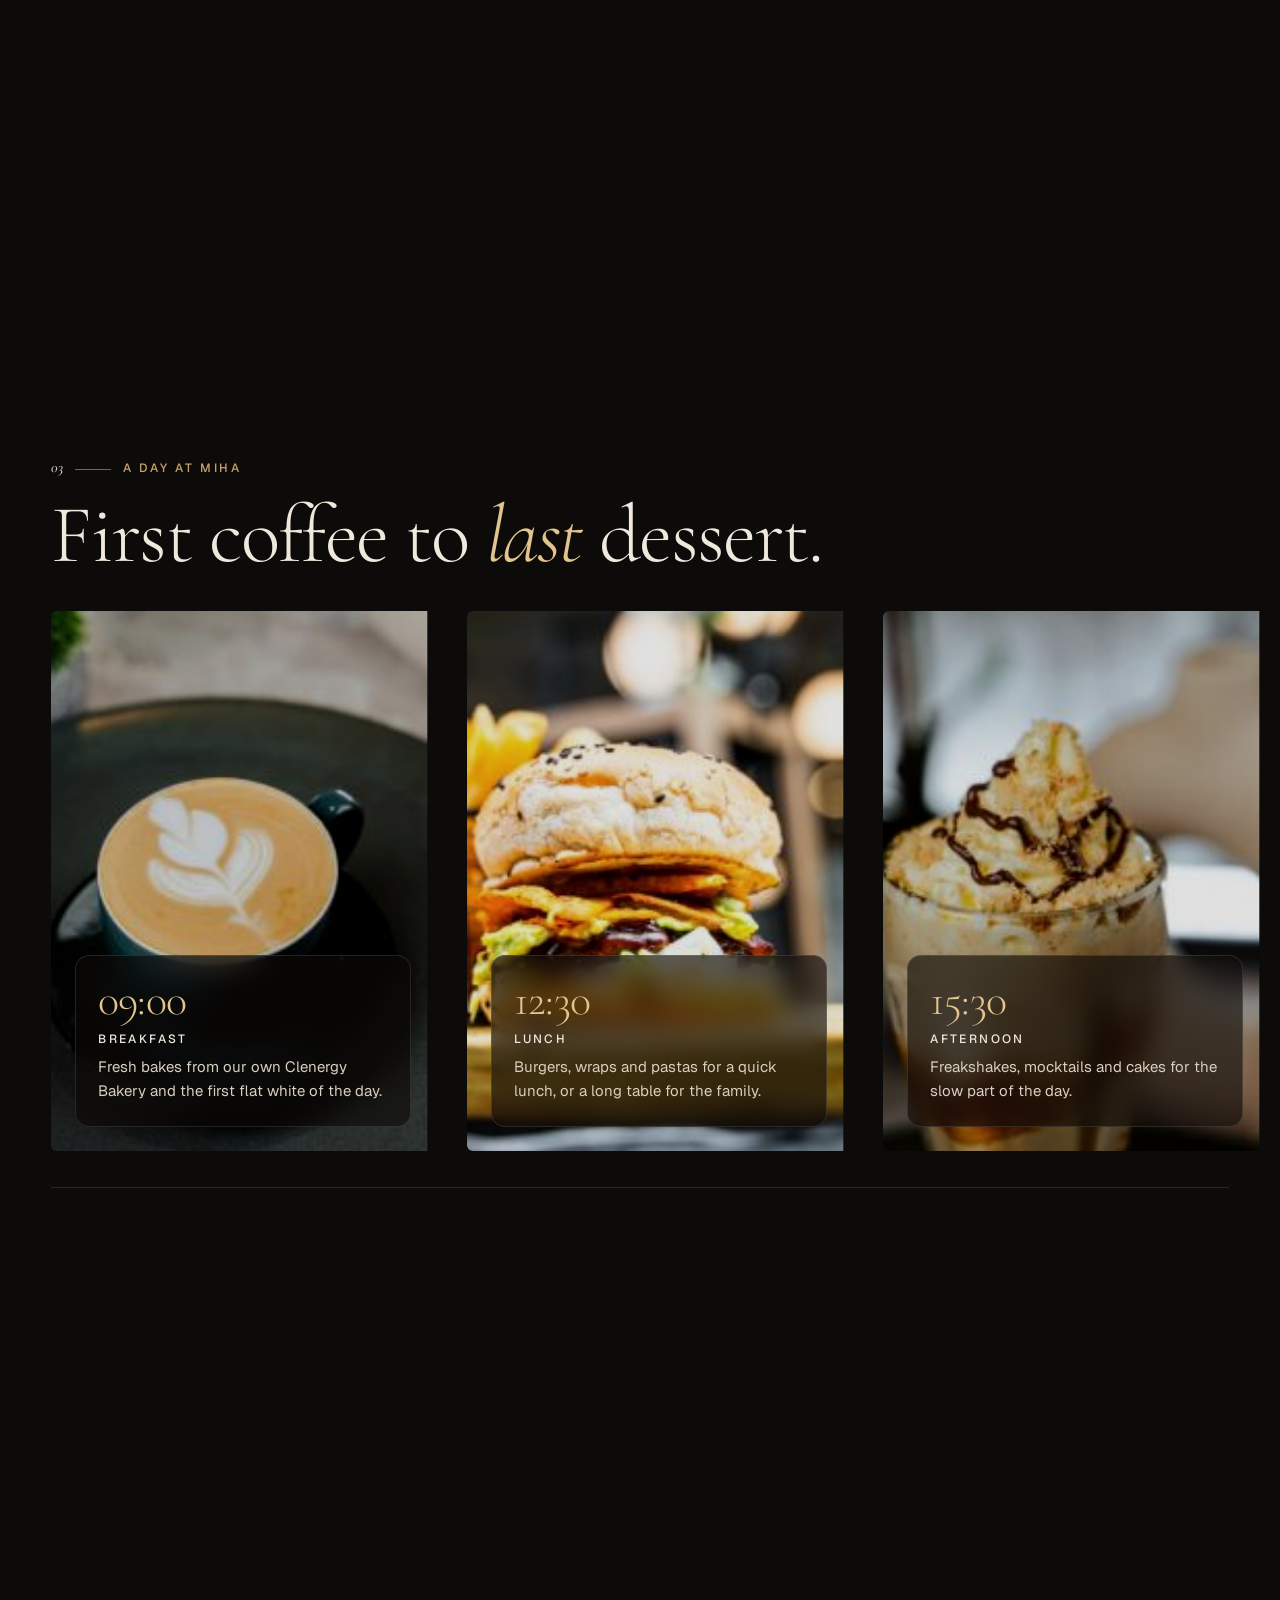
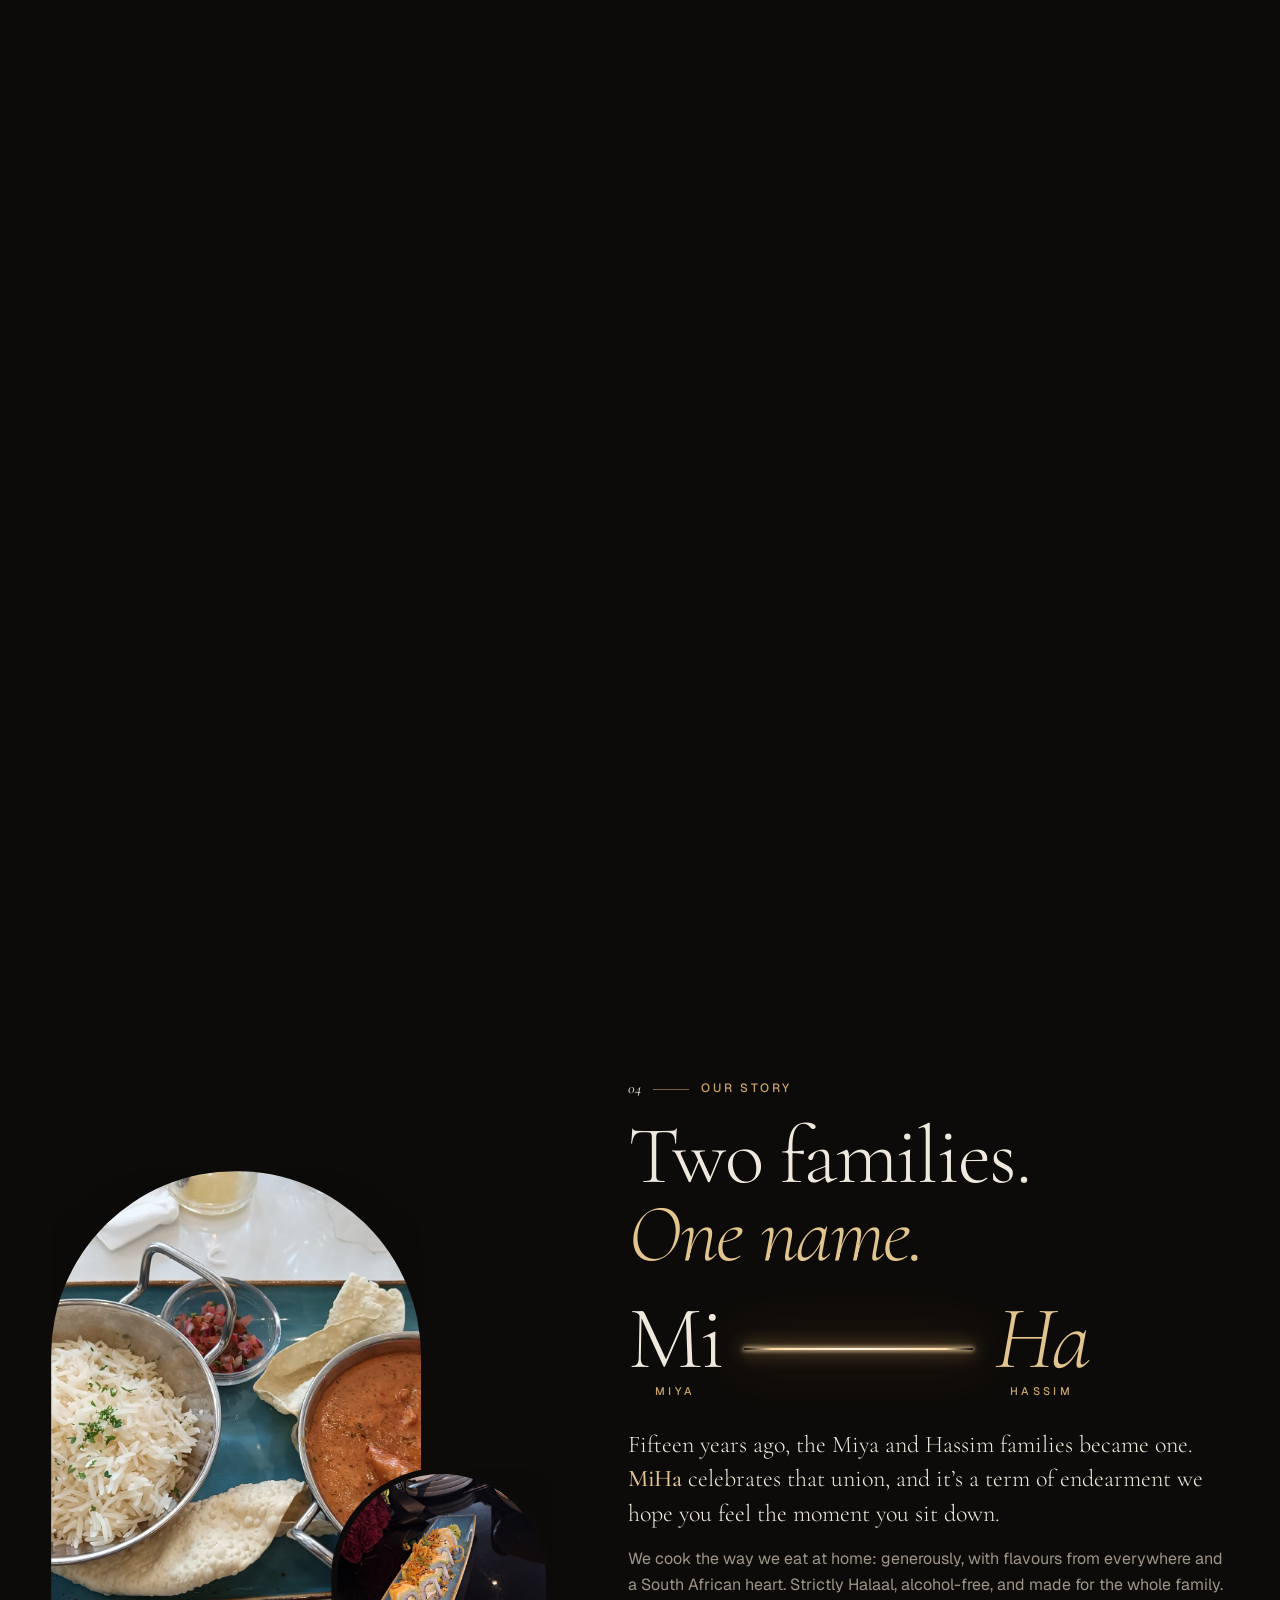
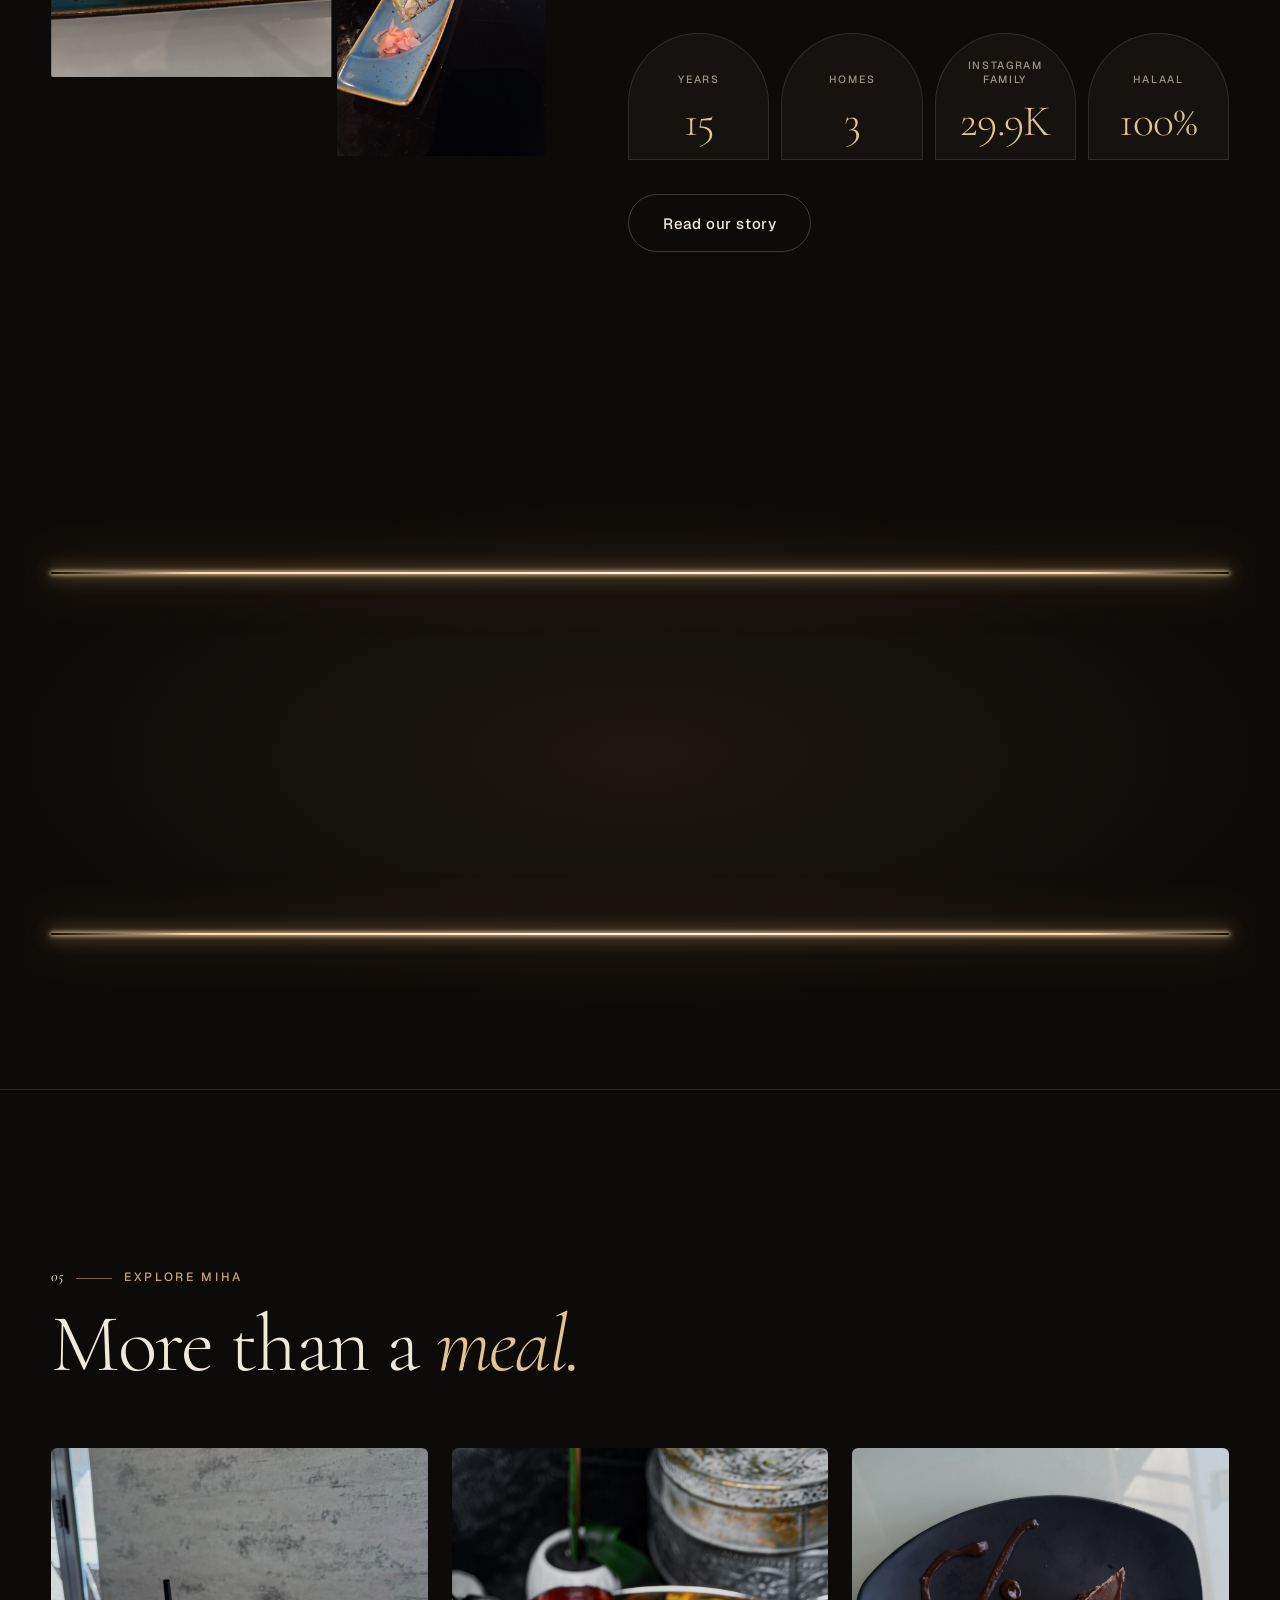
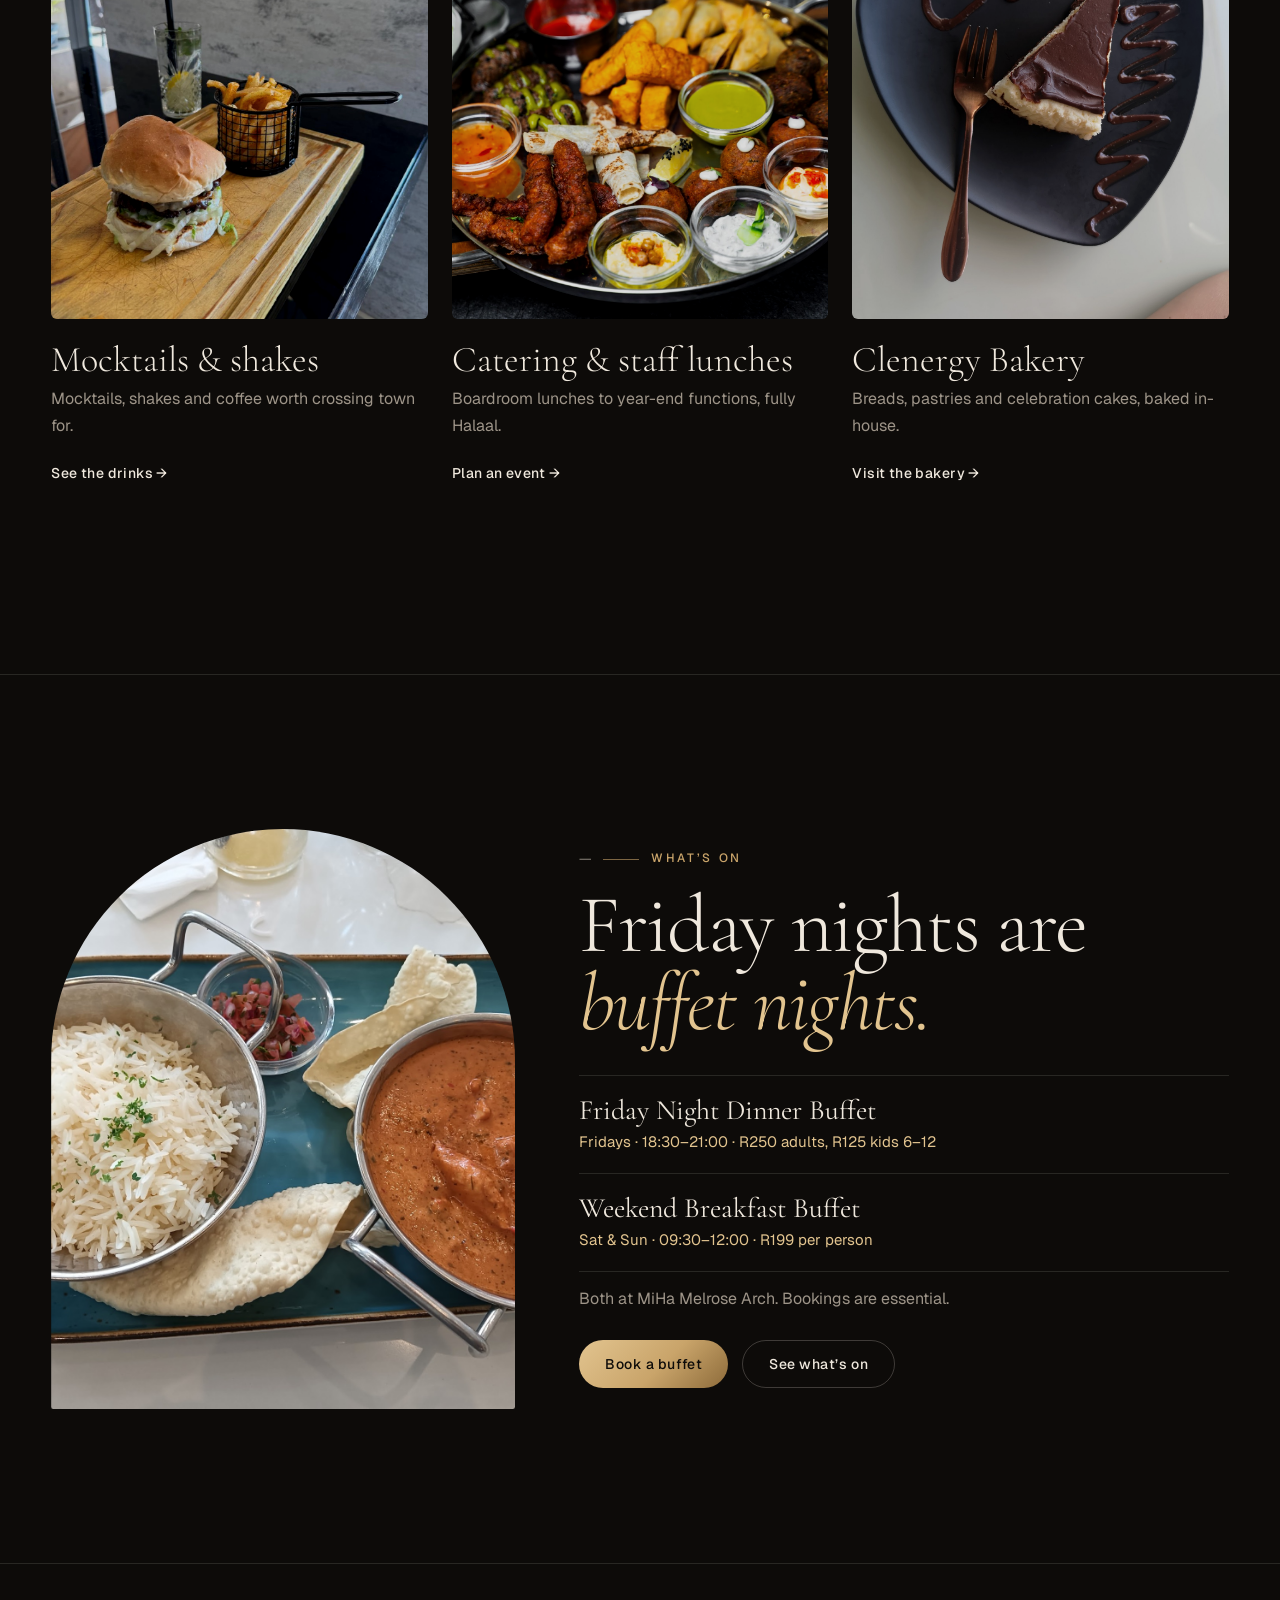
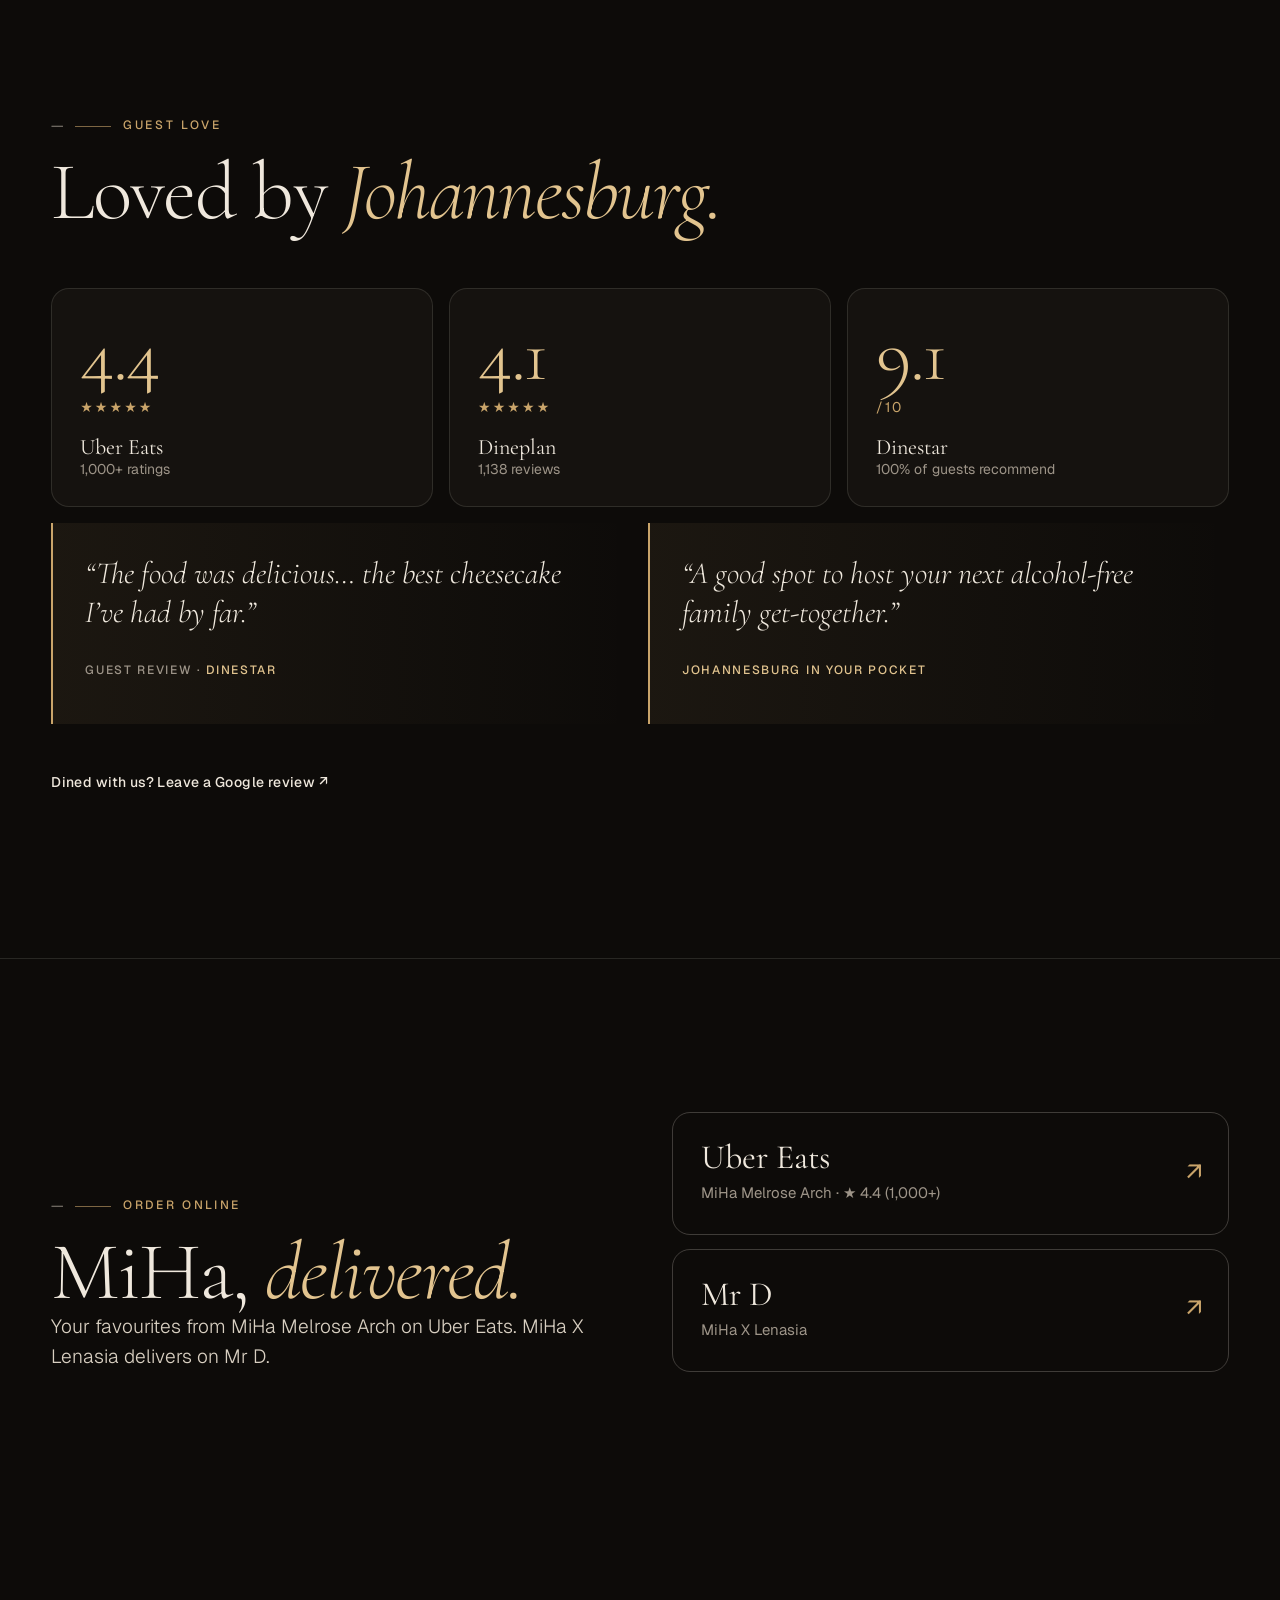
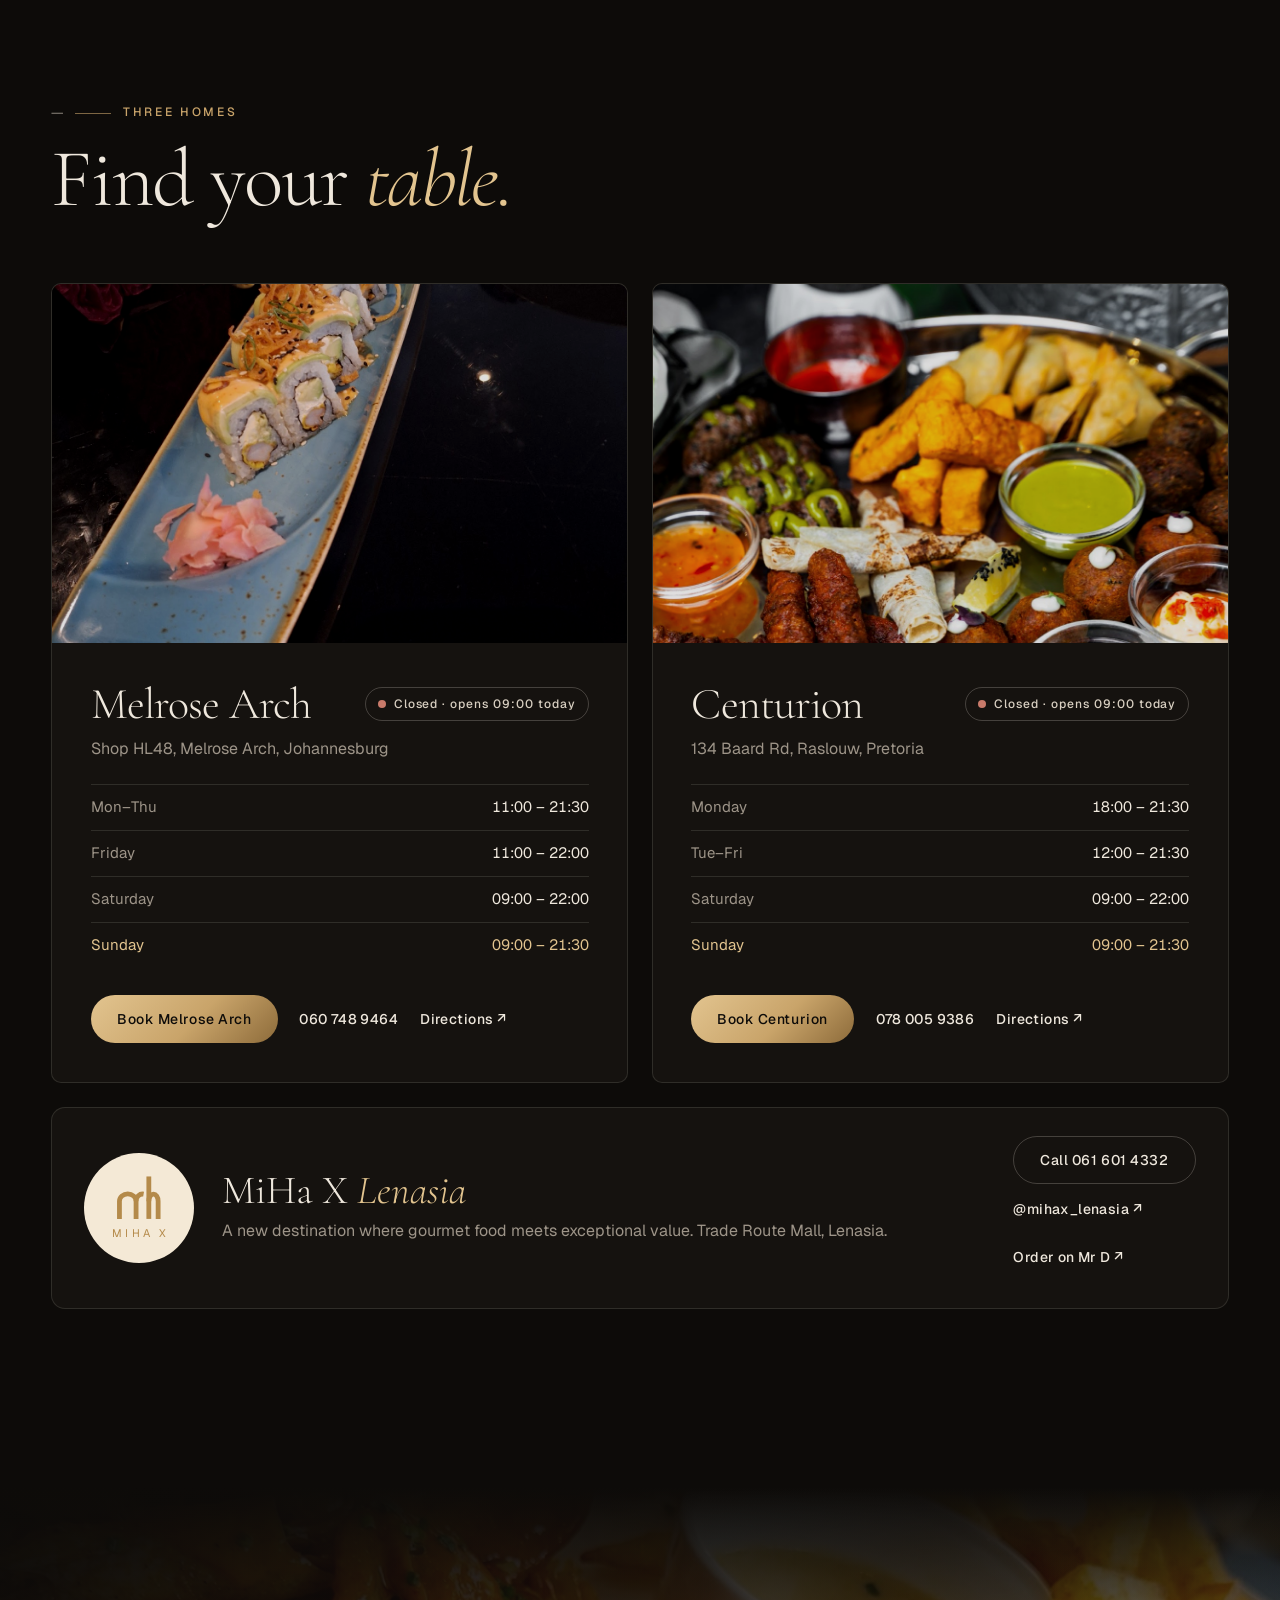
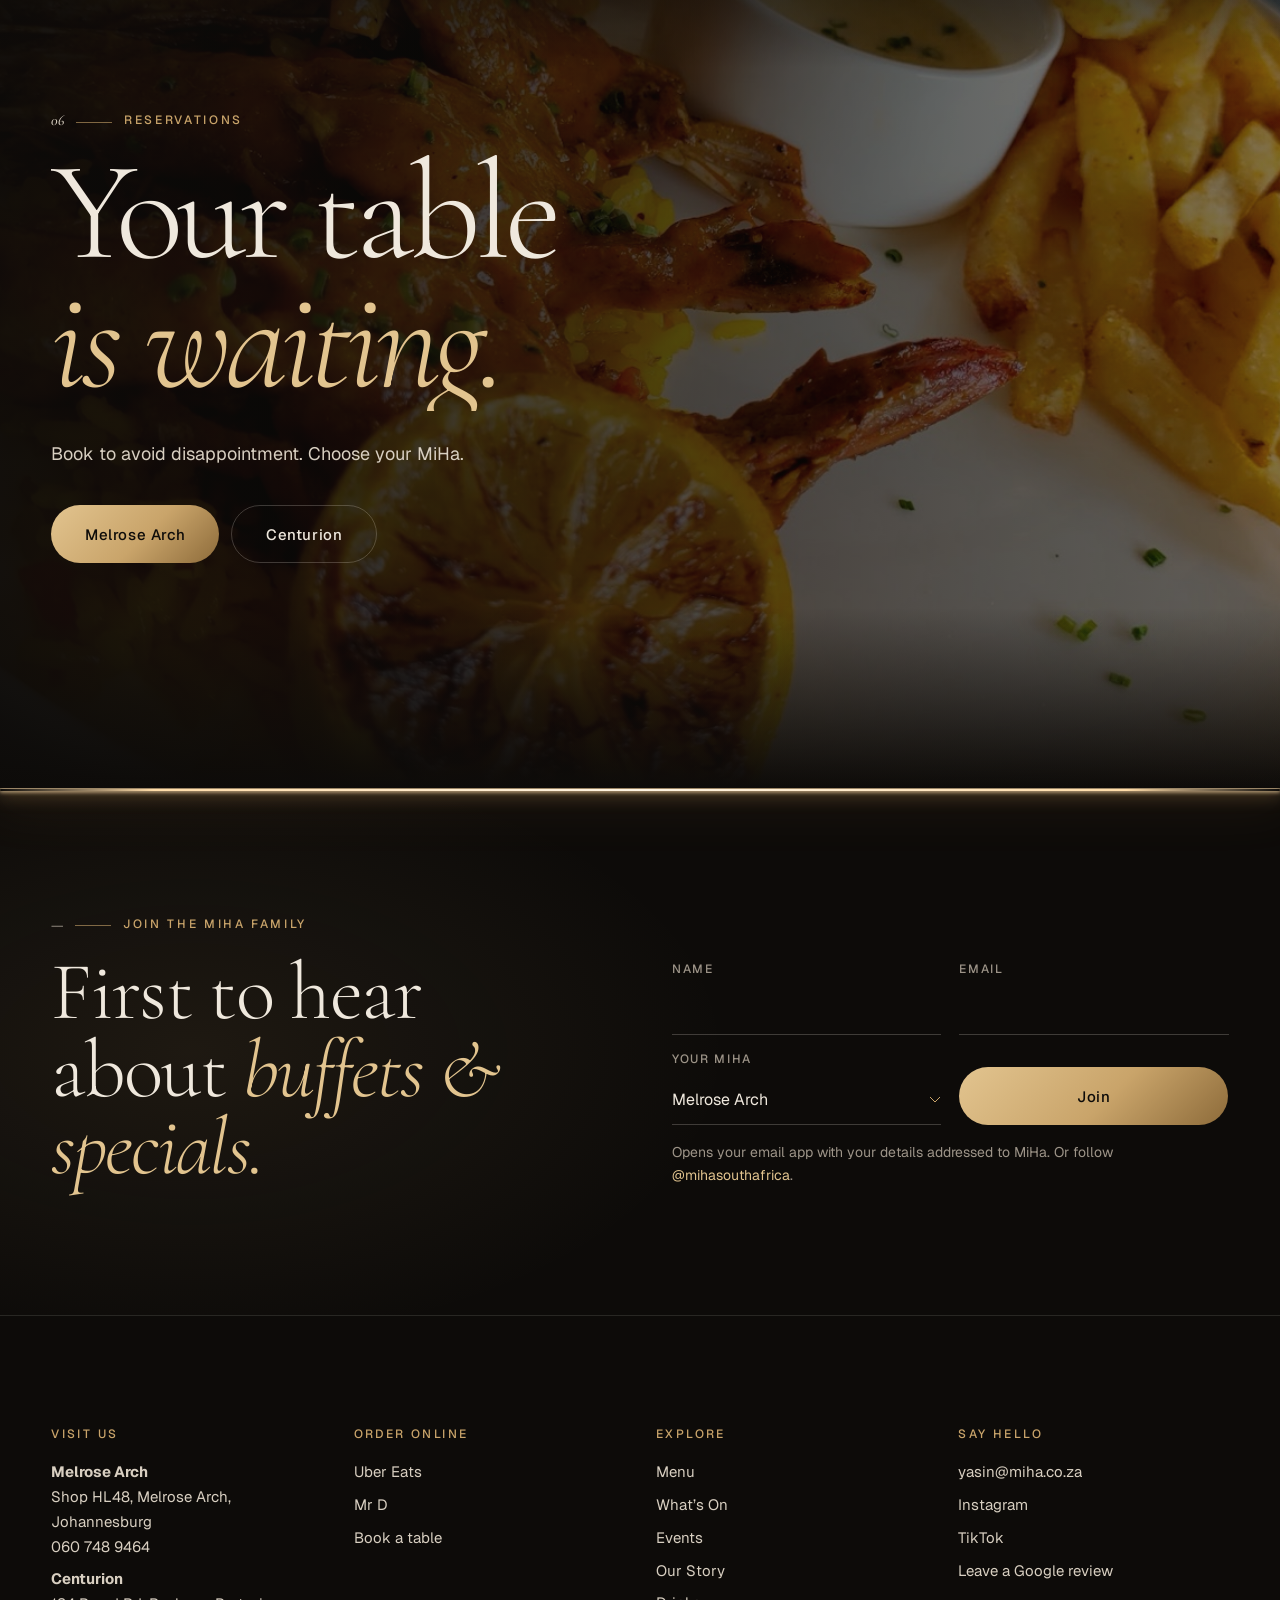
==== commit 78ede8ad: "Keep banner buttons fully visible on shorter laptop screens Co-Authored-By: Claude Opus 5.5 <noreply" ====
--- a/index.html
+++ b/index.html
@@ -26,7 +26,7 @@
 <link rel="preconnect" href="https://fonts.googleapis.com">
 <link rel="preconnect" href="https://fonts.gstatic.com" crossorigin>
 <link href="https://fonts.googleapis.com/css2?family=Amiri:wght@700&family=Cormorant+Garamond:ital,wght@0,300;0,400;0,500;0,700;1,300;1,400&family=Geist:wght@300;400;500;600&display=swap" rel="stylesheet">
-<link rel="stylesheet" href="style.css?v=mws9wf93">
+<link rel="stylesheet" href="style.css?v=mws9yls7">
 <script>document.documentElement.classList.replace('no-js','js');try{var t=localStorage.getItem('miha-theme');if(t)document.documentElement.dataset.theme=t}catch(e){}</script>
 </head>
 <body>
@@ -332,13 +332,13 @@
   </div>
 </footer>
 <div class="mbar"><a href="reserve.html#book" class="mbar__main">Reserve</a><a href="tel:+27607489464">Call</a><a href="reserve.html#branches">Directions</a></div>
-<script src="vendor/gsap.min.js?v=mws9wf93"></script>
-<script src="vendor/ScrollTrigger.min.js?v=mws9wf93"></script>
-<script src="vendor/lenis.min.js?v=mws9wf93"></script>
-<script src="main.js?v=mws9wf93"></script>
-<script src="concierge.js?v=mws9wf93"></script>
-<script src="booking.js?v=mws9wf93"></script>
-<script src="picks.js?v=mws9wf93"></script>
-<script src="catering.js?v=mws9wf93"></script>
+<script src="vendor/gsap.min.js?v=mws9yls7"></script>
+<script src="vendor/ScrollTrigger.min.js?v=mws9yls7"></script>
+<script src="vendor/lenis.min.js?v=mws9yls7"></script>
+<script src="main.js?v=mws9yls7"></script>
+<script src="concierge.js?v=mws9yls7"></script>
+<script src="booking.js?v=mws9yls7"></script>
+<script src="picks.js?v=mws9yls7"></script>
+<script src="catering.js?v=mws9yls7"></script>
 </body>
 </html>
--- a/style.css
+++ b/style.css
@@ -1216,3 +1216,12 @@
 .picks[hidden]{display:none!important}
 .picks:not(.is-open){pointer-events:none}
 .picks-pill[hidden]{display:none!important}
+
+/* shorter laptop screens: keep banner buttons fully in view, clear of the floating pill */
+@media (max-height:820px) and (min-width:901px){
+  .phero{padding:110px 0 96px}
+  .phero .display,.shero .display{font-size:clamp(56px,8.4vh,112px)}
+  .phero__title{margin:14px 0 18px}
+  .shero{padding:120px 0 80px}
+}
+.phero__row{position:relative;z-index:3}
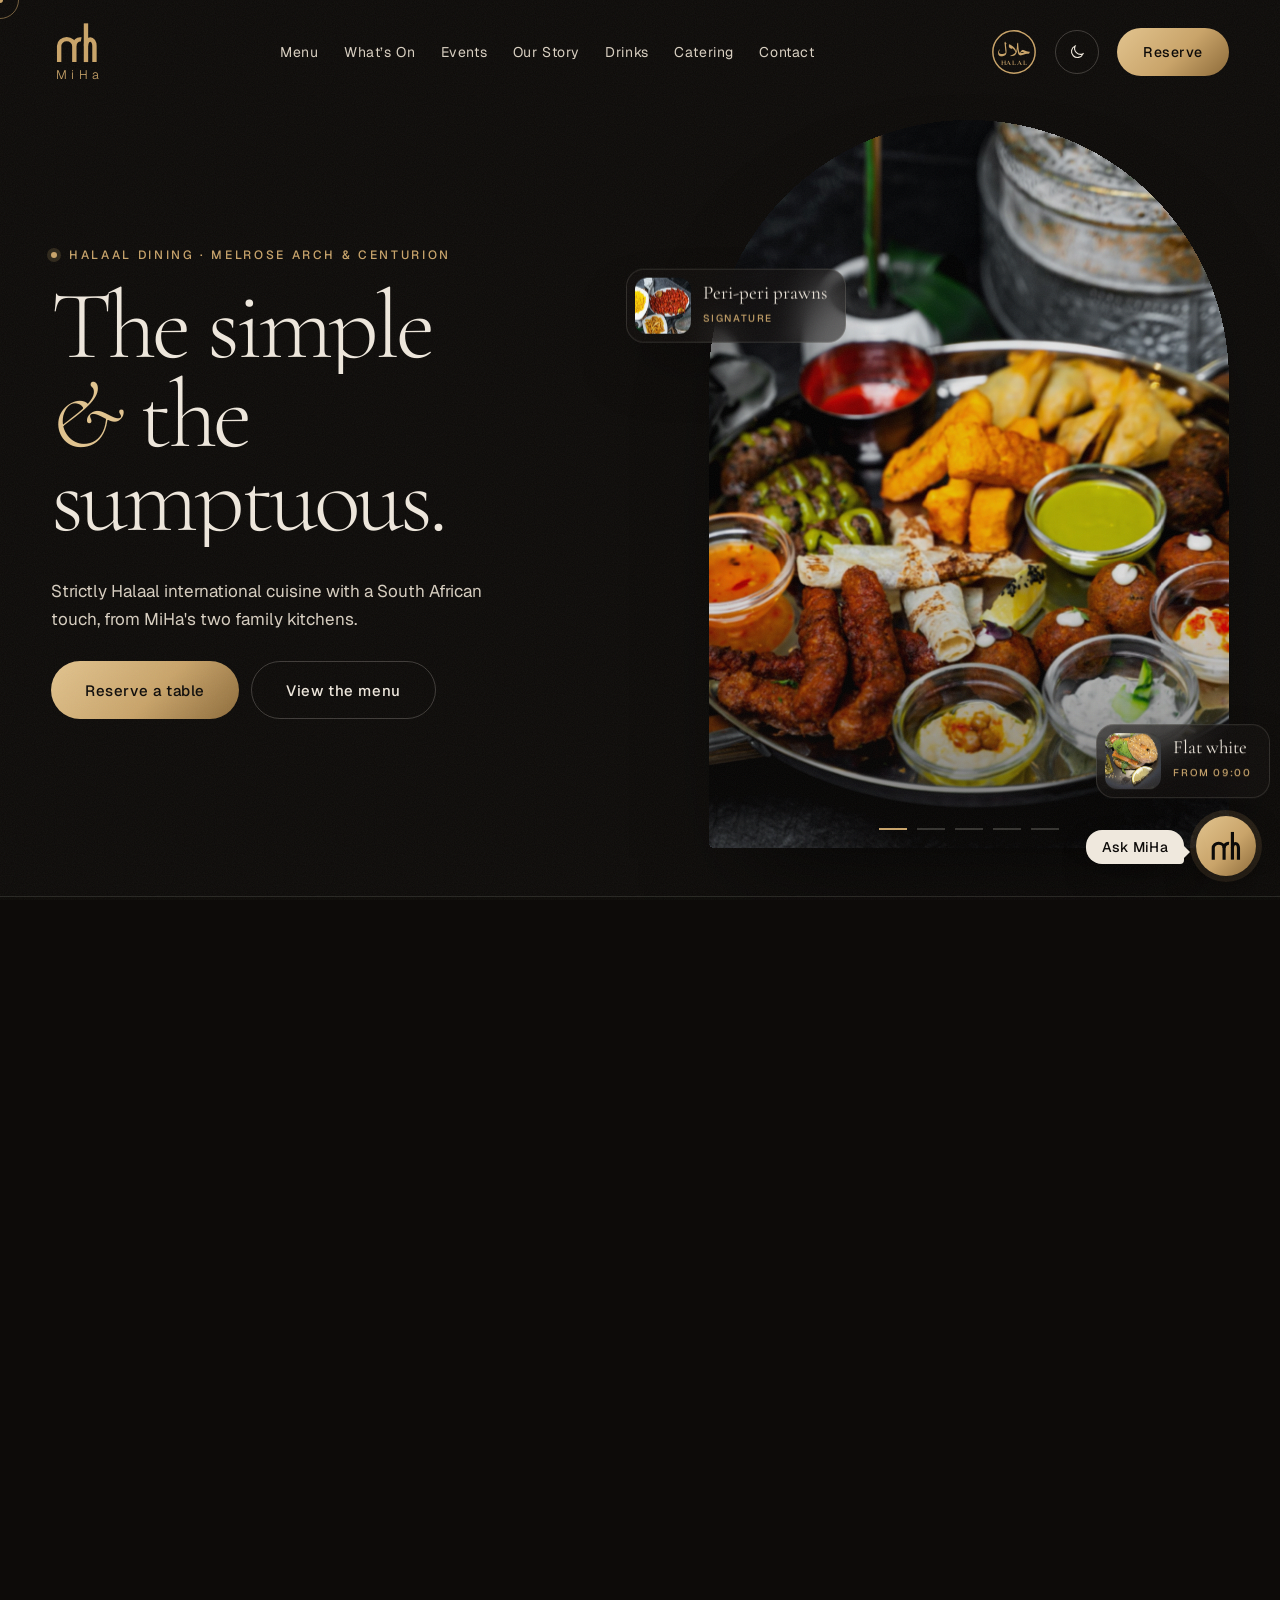
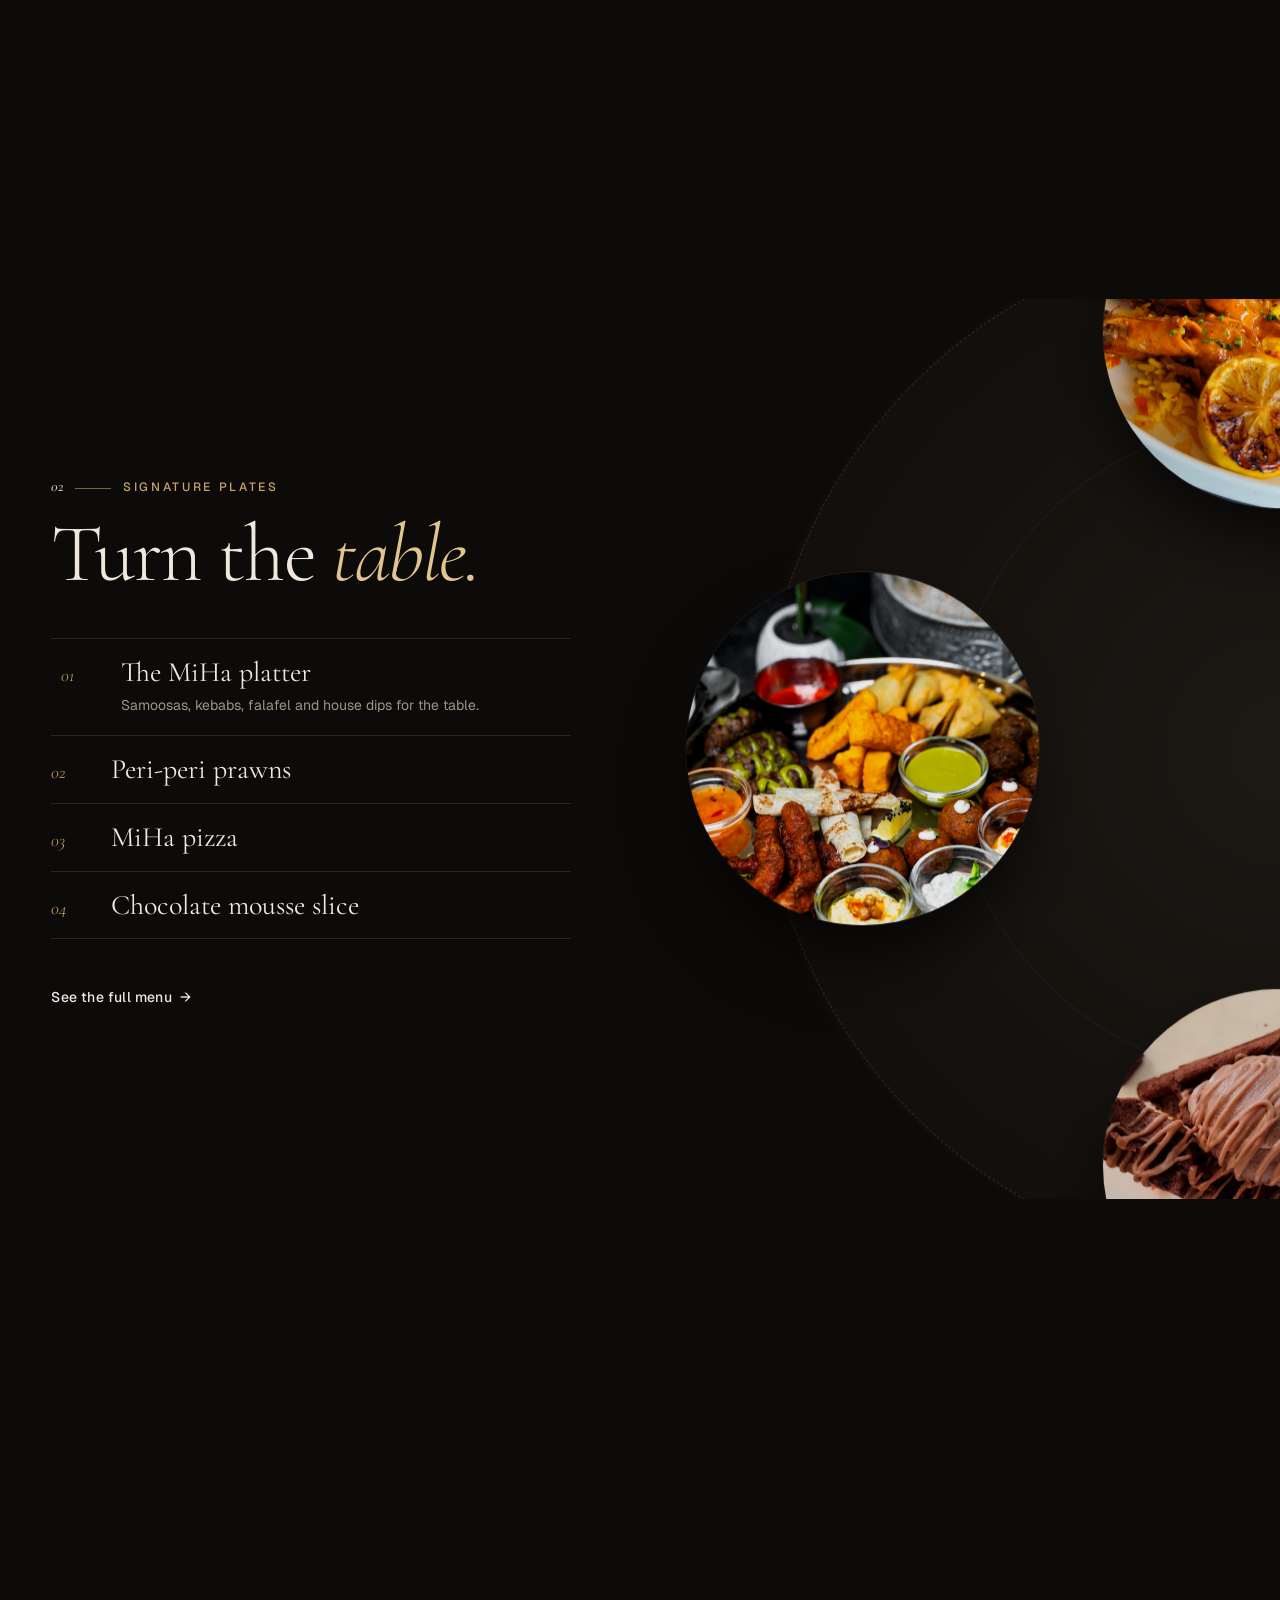
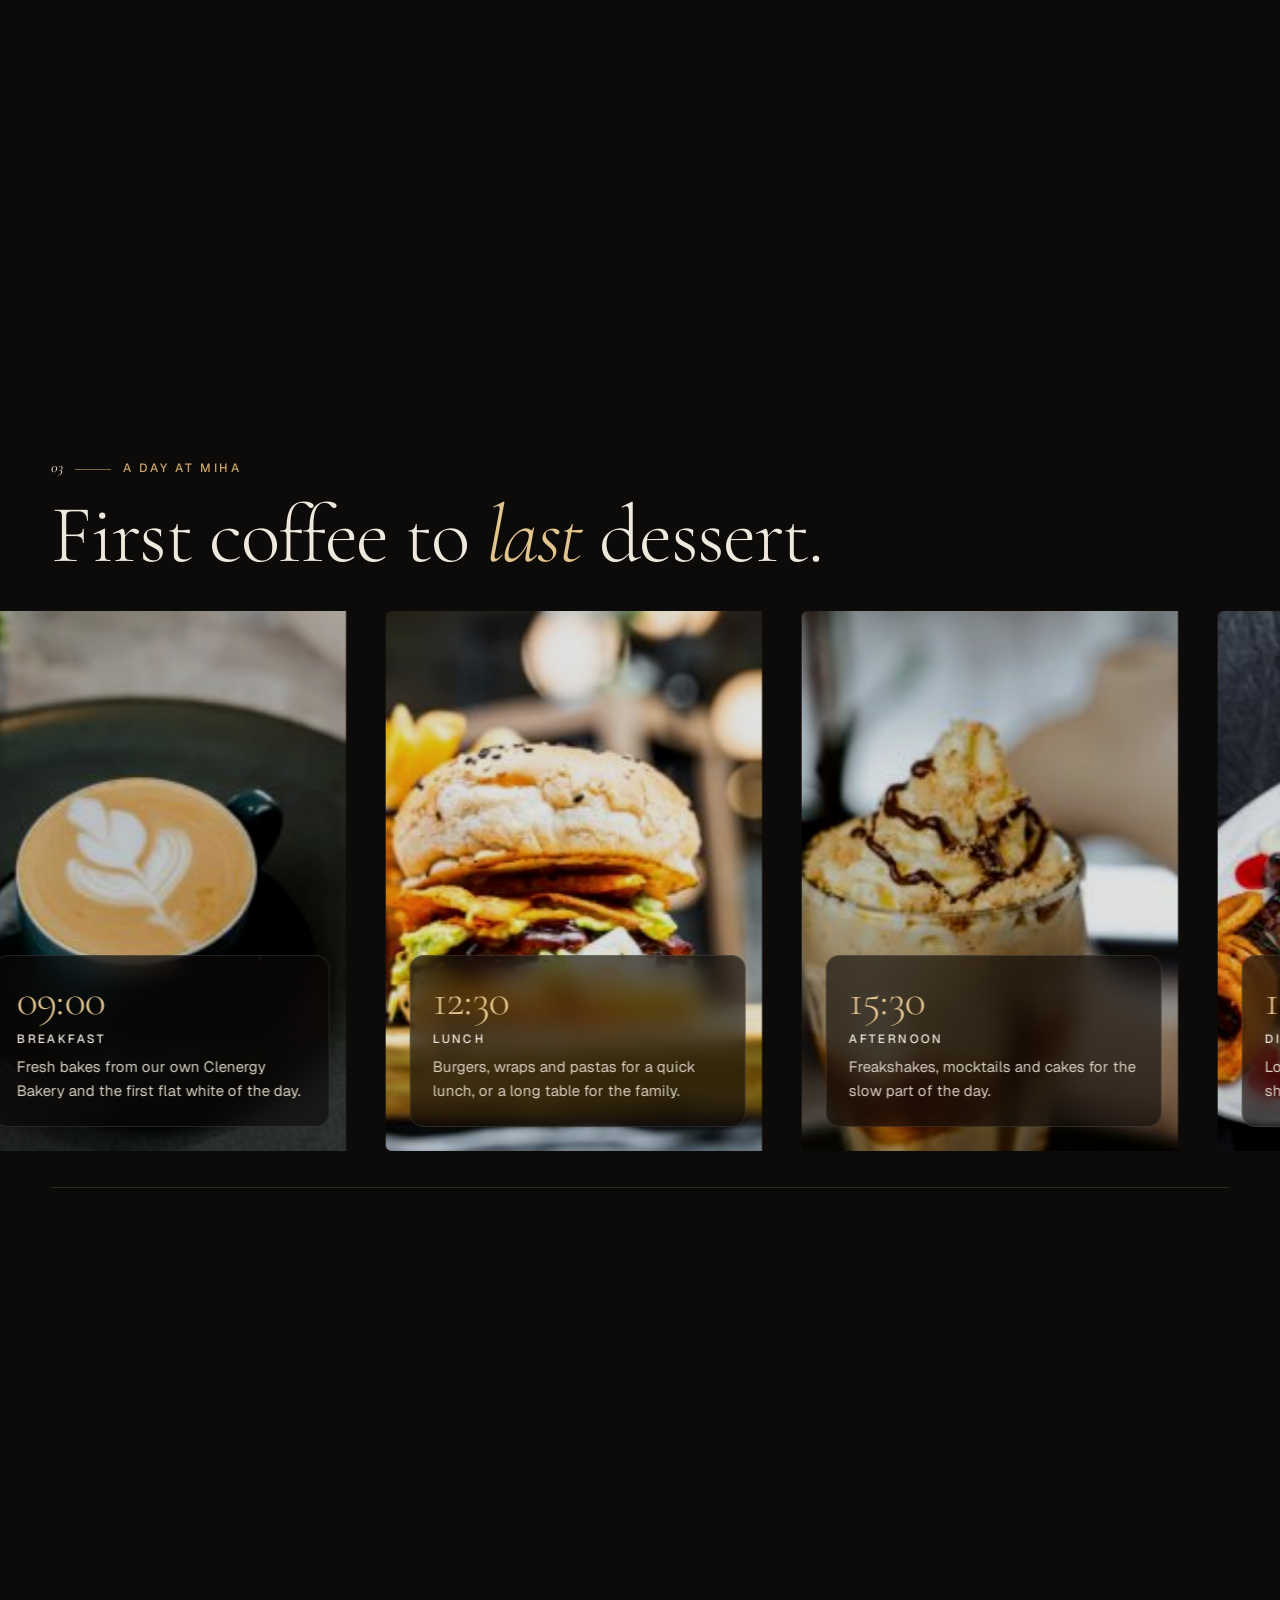
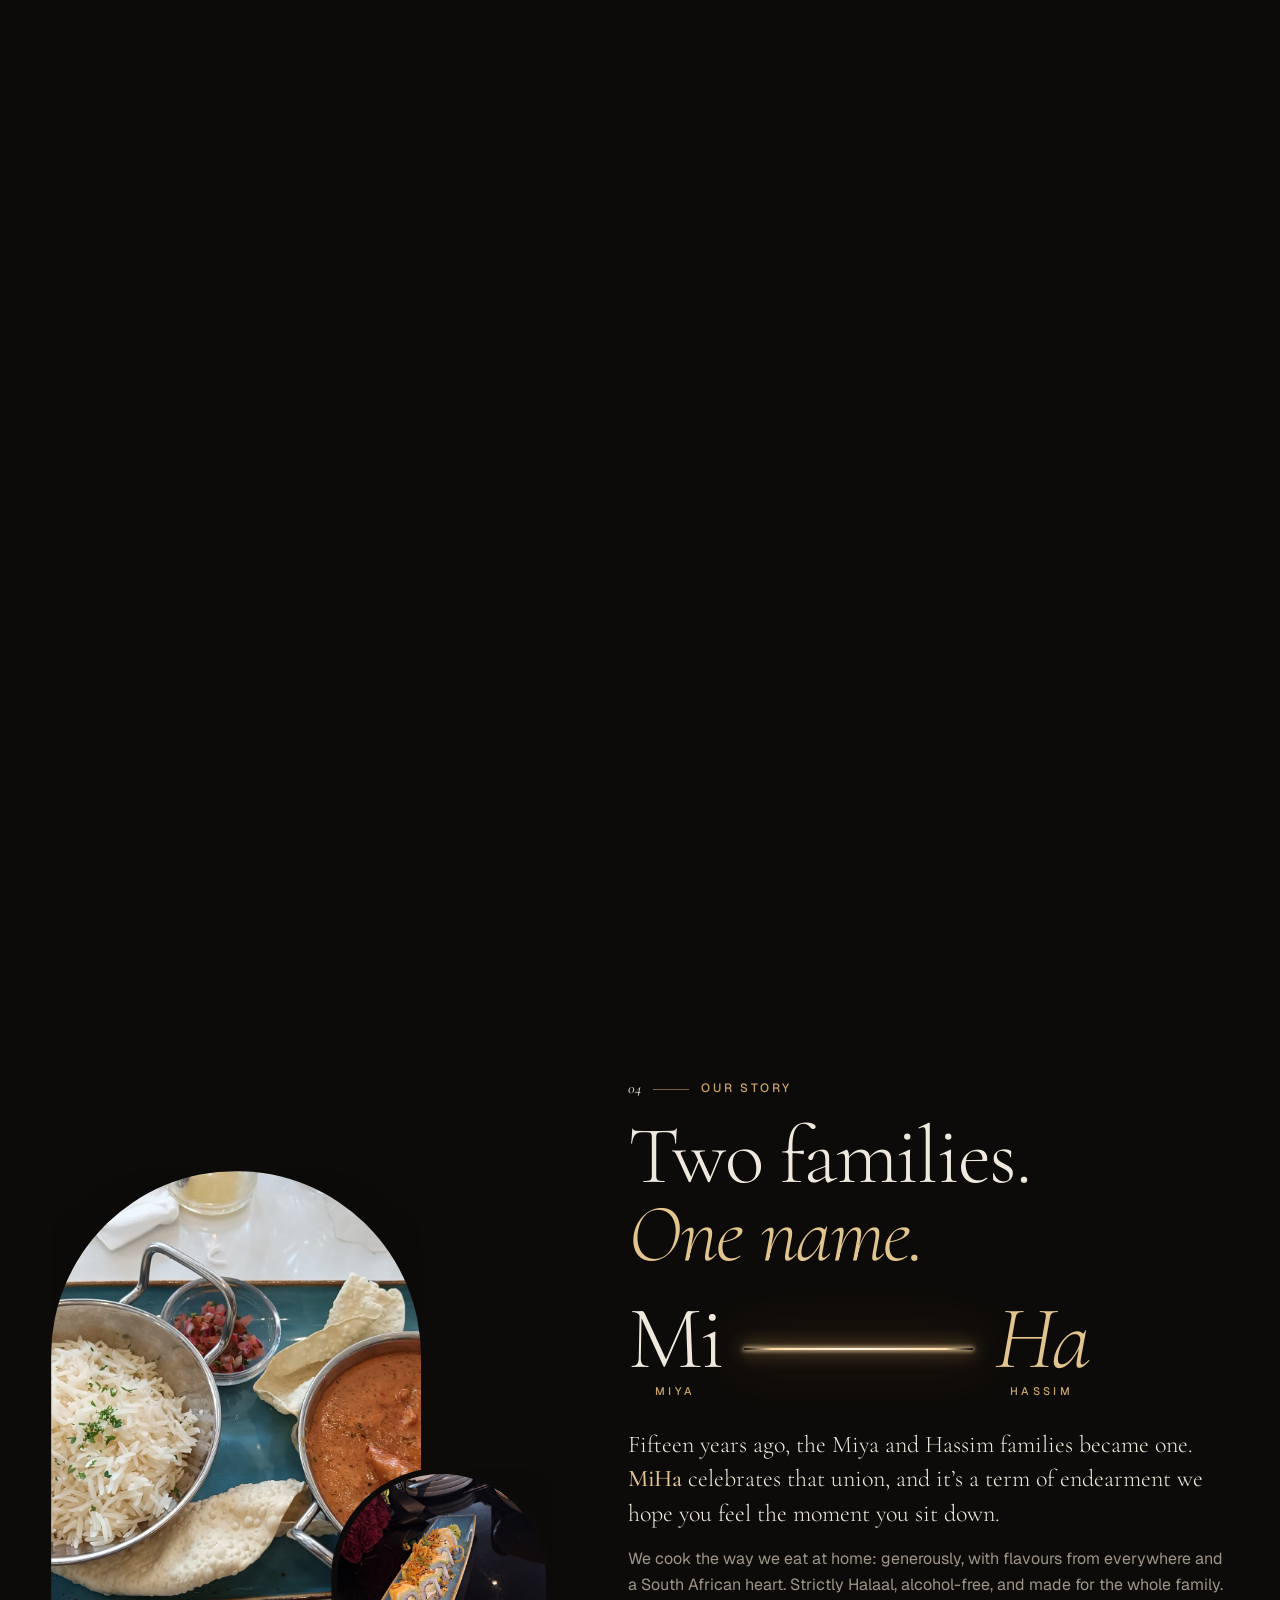
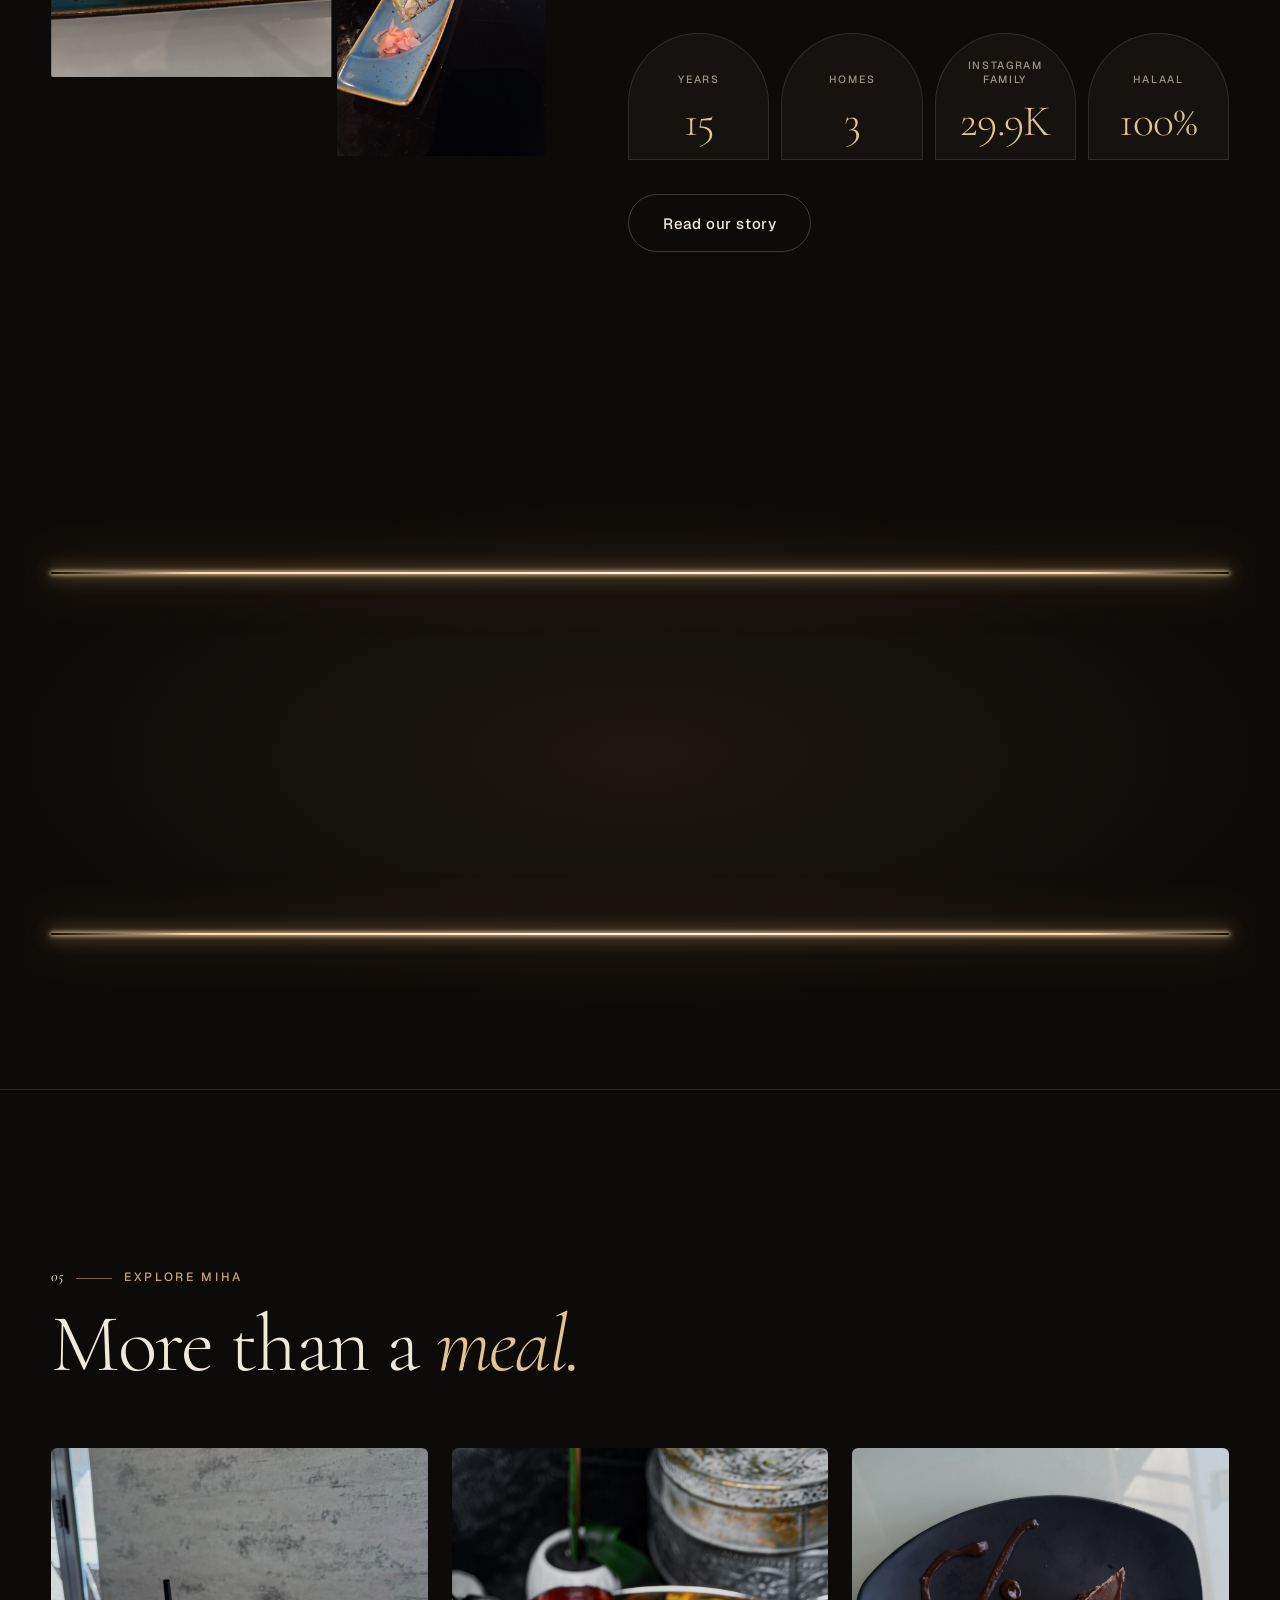
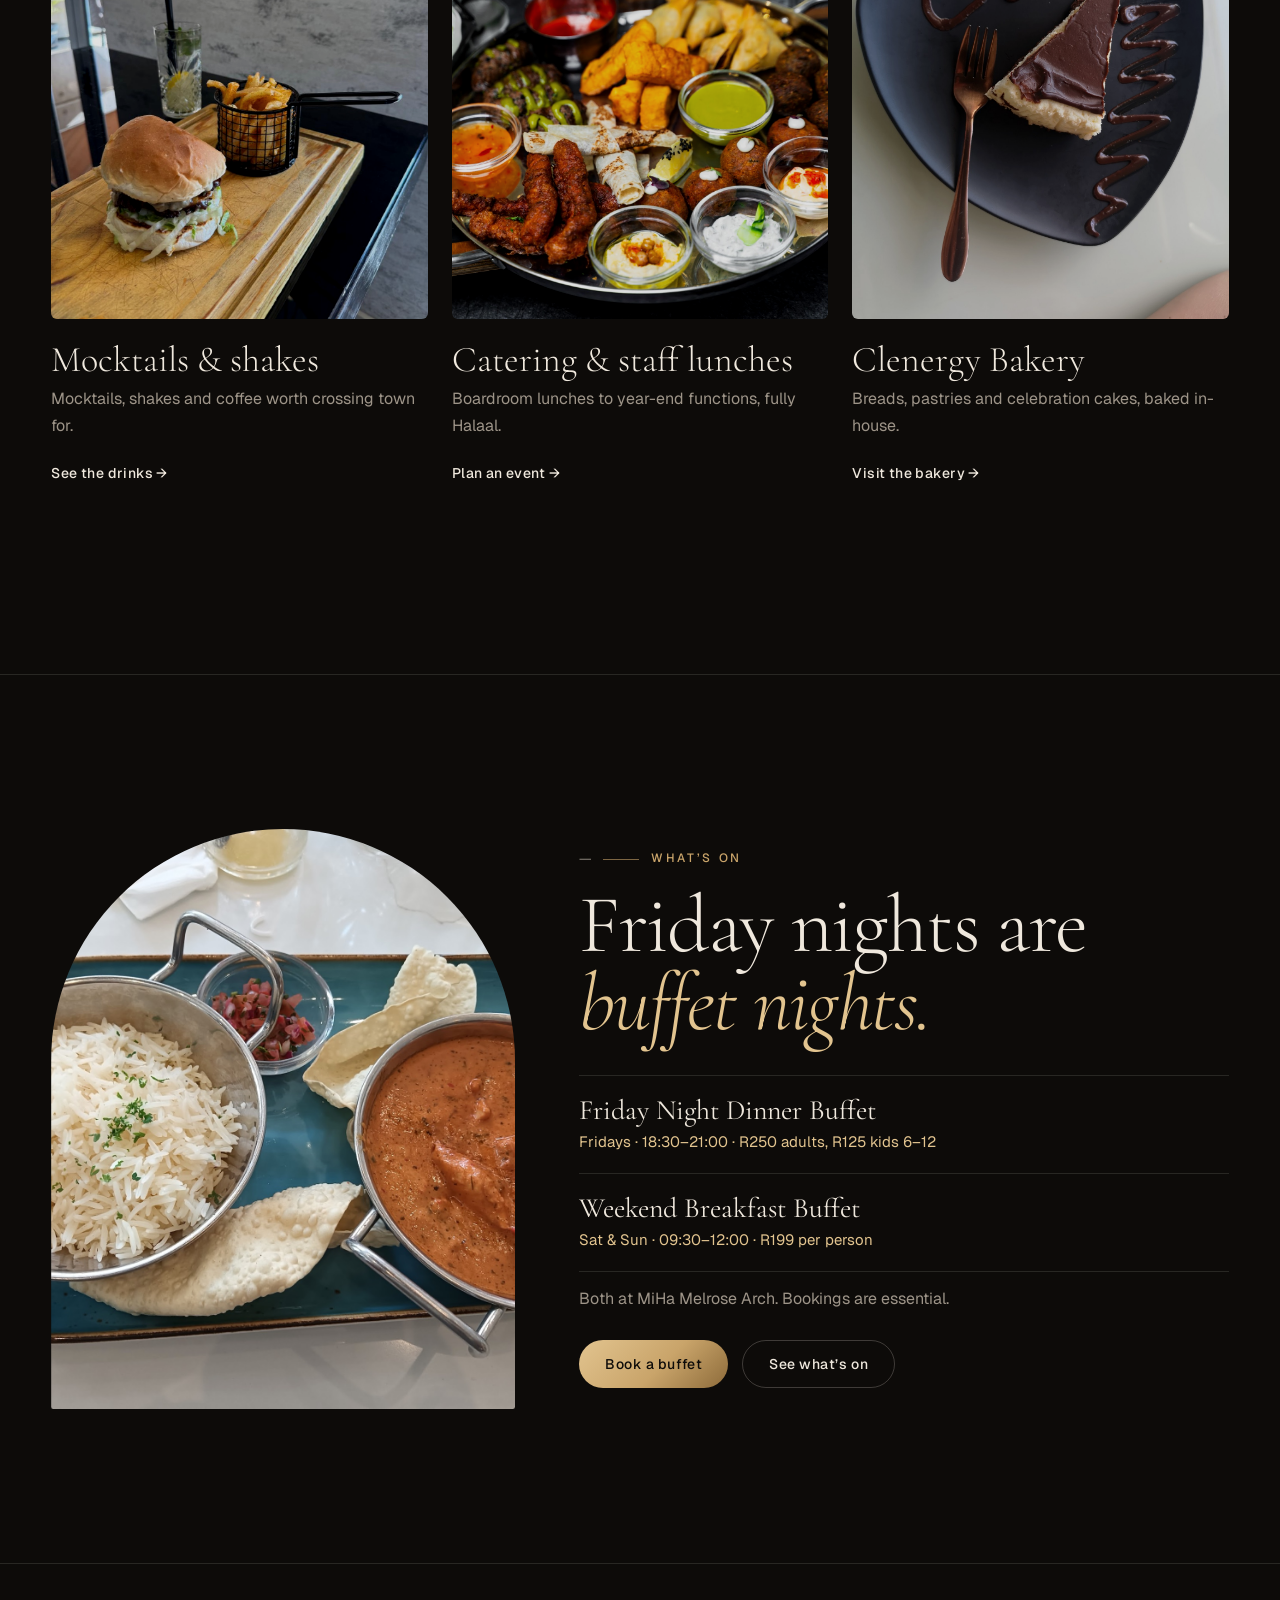
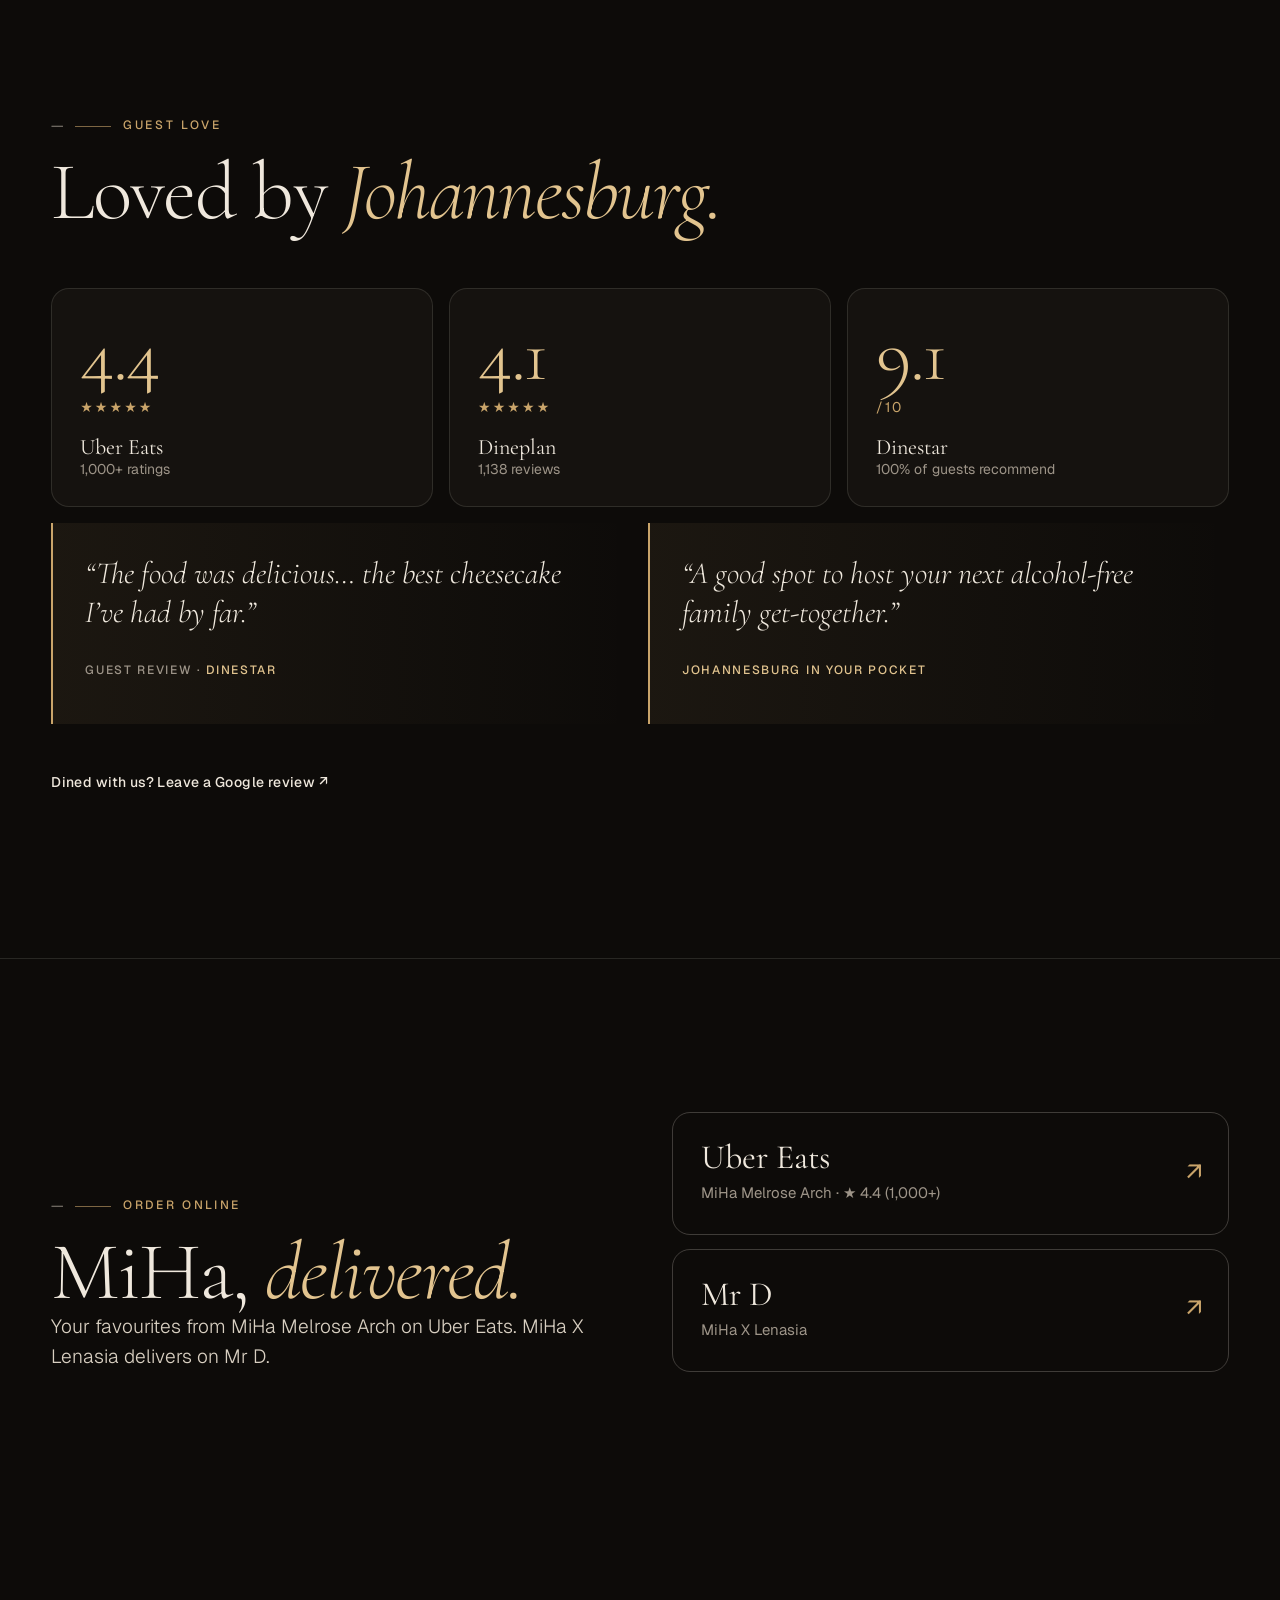
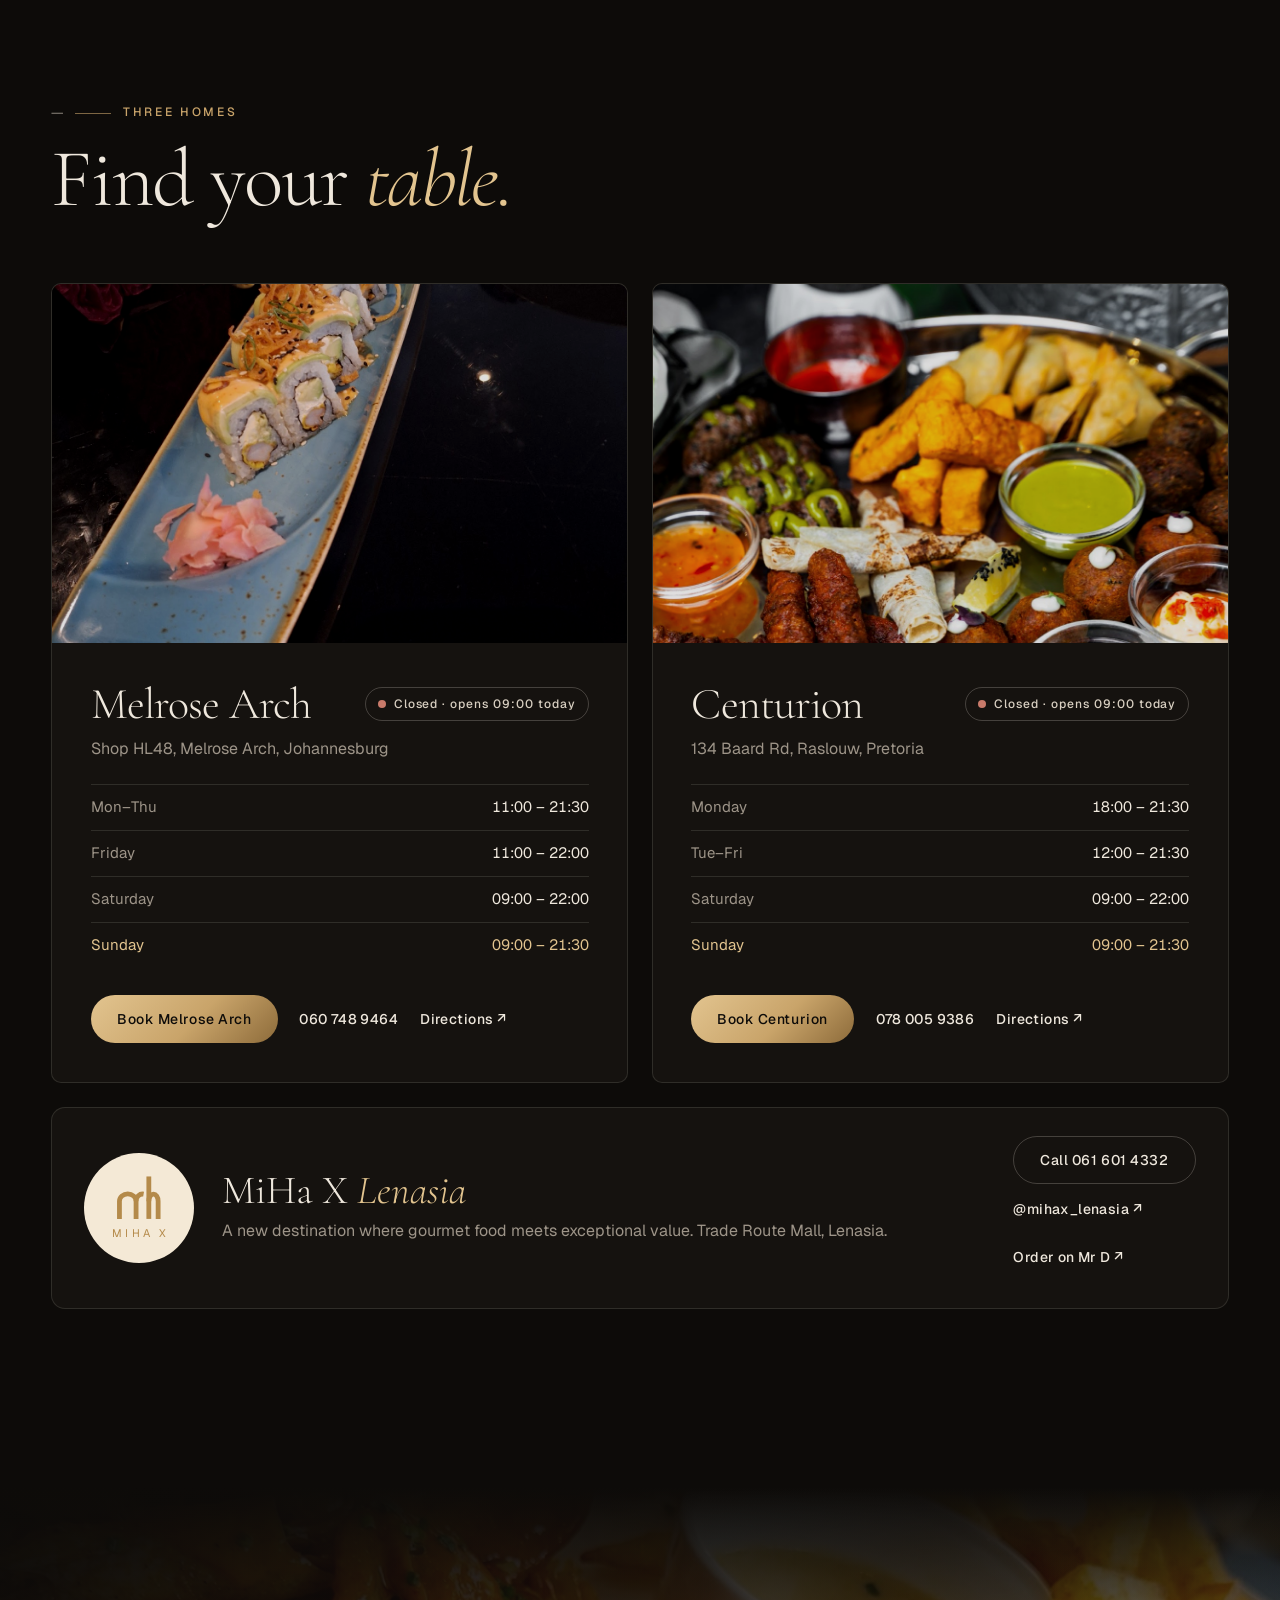
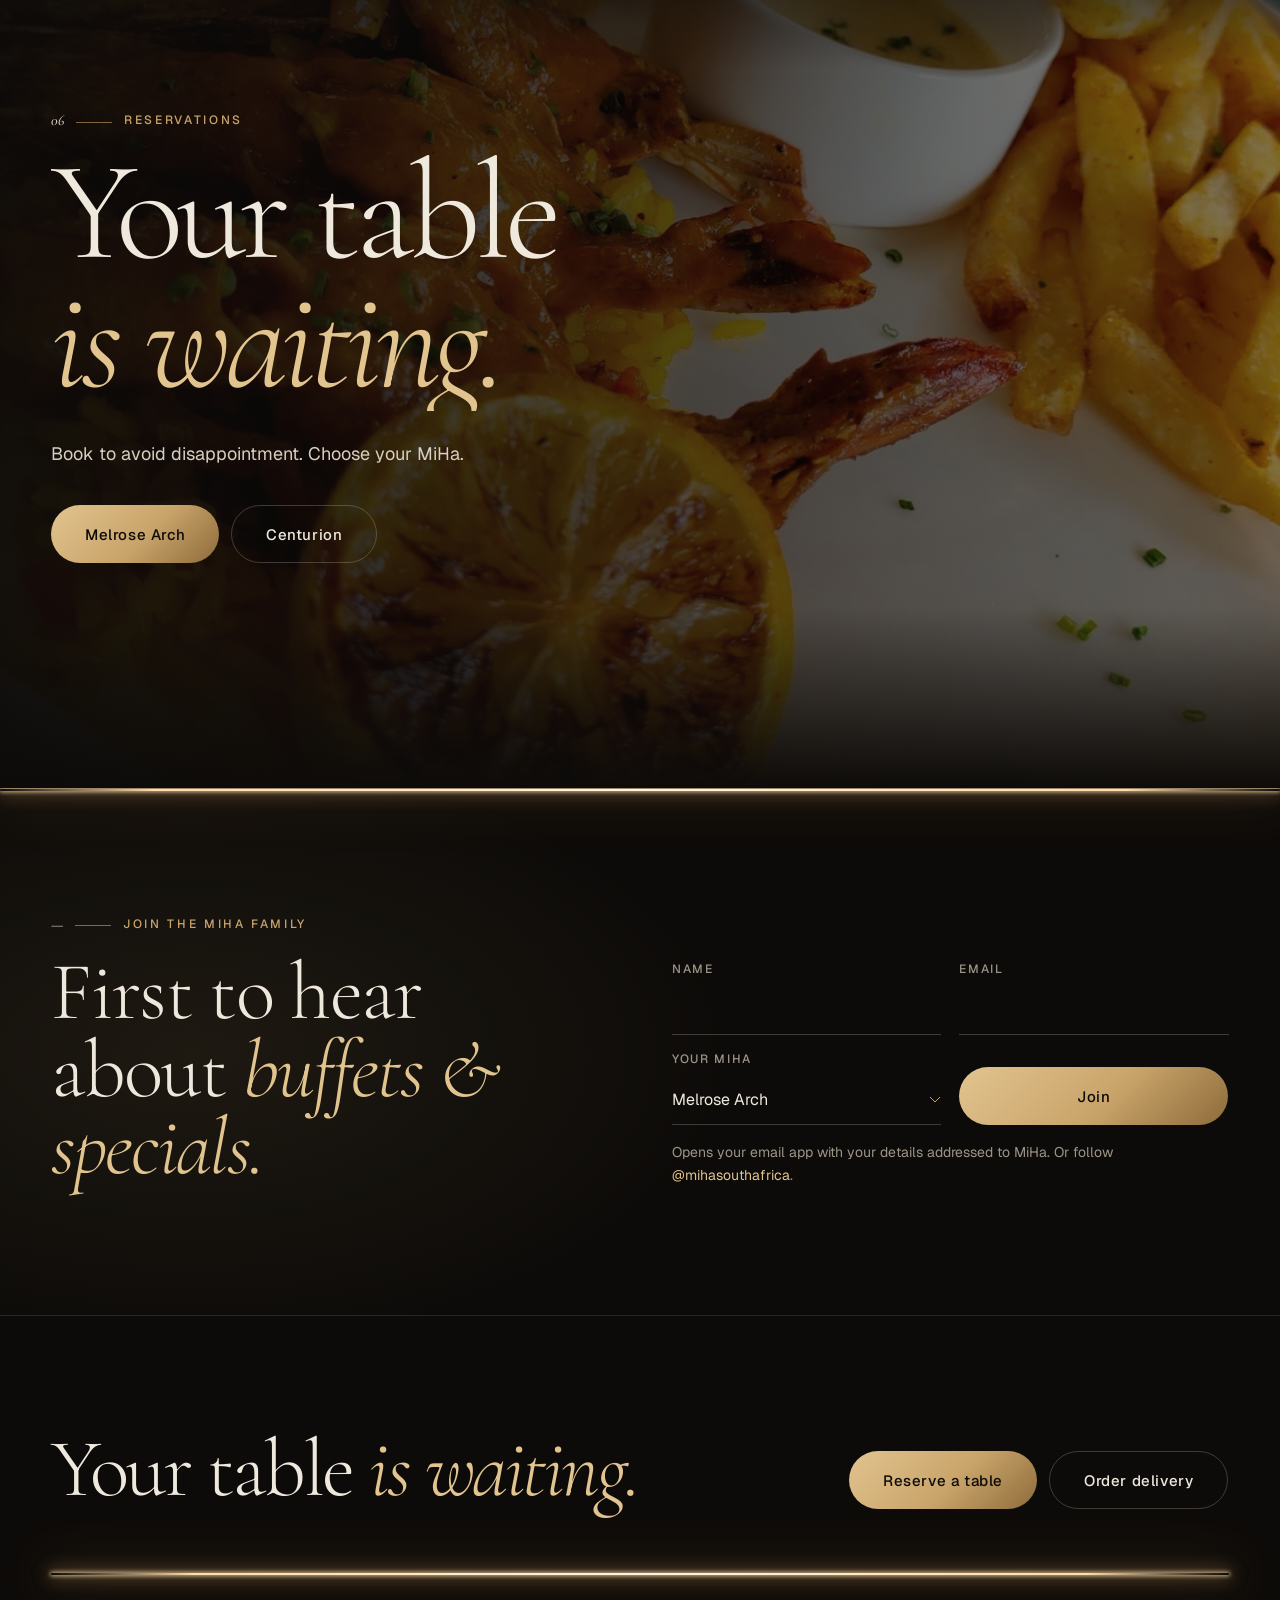
==== commit cc8cb9b2: "What's On v2 (countdown, calendar), new footer, menu download section, logo disc on every loader, st" ====
--- a/index.html
+++ b/index.html
@@ -26,18 +26,18 @@
 <link rel="preconnect" href="https://fonts.googleapis.com">
 <link rel="preconnect" href="https://fonts.gstatic.com" crossorigin>
 <link href="https://fonts.googleapis.com/css2?family=Amiri:wght@700&family=Cormorant+Garamond:ital,wght@0,300;0,400;0,500;0,700;1,300;1,400&family=Geist:wght@300;400;500;600&display=swap" rel="stylesheet">
-<link rel="stylesheet" href="style.css?v=mws9yls7">
+<link rel="stylesheet" href="style.css?v=mwsa7z7p">
 <script>document.documentElement.classList.replace('no-js','js');try{var t=localStorage.getItem('miha-theme');if(t)document.documentElement.dataset.theme=t}catch(e){}</script>
 </head>
 <body>
 <a class="skip" href="#main">Skip to content</a>
-<div class="curtain" aria-hidden="true"><svg class="mh curtain__mark" viewBox="40 50 440 430" fill="none" stroke="currentColor" stroke-width="46" aria-hidden="true"><path pathLength="1" d="M73 470V300a79.5 70 0 0 1 159 0v170"/><path pathLength="1" d="M232 300a62 68 0 0 1 72-67"/><path pathLength="1" d="M354 64v406"/><path pathLength="1" d="M354 300a44.5 67 0 0 1 89 0v170"/></svg><p class="curtain__word">MiHa</p></div>
-<div class="cursor" aria-hidden="true"><div class="cursor__dot"></div><div class="cursor__ring"><span class="cursor__label"></span></div></div>
-<div class="grain" aria-hidden="true"></div>
 <div class="loader" aria-hidden="true">
   <div class="loader__panel loader__panel--top"></div><div class="loader__panel loader__panel--bottom"></div>
   <div class="loader__inner"><svg class="mh loader__mark" viewBox="40 50 440 430" fill="none" stroke="currentColor" stroke-width="46" aria-hidden="true"><path pathLength="1" d="M73 470V300a79.5 70 0 0 1 159 0v170"/><path pathLength="1" d="M232 300a62 68 0 0 1 72-67"/><path pathLength="1" d="M354 64v406"/><path pathLength="1" d="M354 300a44.5 67 0 0 1 89 0v170"/></svg><div class="loader__word">MiHa</div><div class="loader__line"><i></i></div><div class="loader__meta"><span>Miya</span><span class="loader__count">00</span><span>Hassim</span></div></div>
 </div>
+<div class="curtain" aria-hidden="true"><div class="curtain__disc"><svg class="mh curtain__mark" viewBox="40 50 440 430" fill="none" stroke="currentColor" stroke-width="46" aria-hidden="true"><path pathLength="1" d="M73 470V300a79.5 70 0 0 1 159 0v170"/><path pathLength="1" d="M232 300a62 68 0 0 1 72-67"/><path pathLength="1" d="M354 64v406"/><path pathLength="1" d="M354 300a44.5 67 0 0 1 89 0v170"/></svg><p class="curtain__word">MiHa</p></div></div>
+<div class="cursor" aria-hidden="true"><div class="cursor__dot"></div><div class="cursor__ring"><span class="cursor__label"></span></div></div>
+<div class="grain" aria-hidden="true"></div>
 
 <header class="nav">
   <a class="nav__logo" href="index.html" data-title="MiHa" aria-label="MiHa Eatery, home"><svg class="mh " viewBox="40 50 440 430" fill="none" stroke="currentColor" stroke-width="46" aria-hidden="true"><path pathLength="1" d="M73 470V300a79.5 70 0 0 1 159 0v170"/><path pathLength="1" d="M232 300a62 68 0 0 1 72-67"/><path pathLength="1" d="M354 64v406"/><path pathLength="1" d="M354 300a44.5 67 0 0 1 89 0v170"/></svg><span>MiHa</span></a>
@@ -318,27 +318,47 @@
 </section>
 <footer class="footer">
   <div class="wrap">
+    <div class="fcta">
+      <h2 class="fcta__title">Your table <em>is waiting.</em></h2>
+      <div class="fcta__btns"><a class="btn btn--gold btn--lg" href="reserve.html#book"><span>Reserve a table</span></a><a class="btn btn--ghost btn--lg" href="https://www.ubereats.com/za/search?q=MiHa%20Melrose%20Arch" target="_blank" rel="noopener"><span>Order delivery</span></a></div>
+    </div>
+    <div class="led fcta__led" aria-hidden="true"></div>
+    <div class="fbranches">
+      <a class="fbranch" data-branch="jhb" href="https://www.google.com/maps/search/?api=1&query=MiHa+Eatery+Melrose+Arch" target="_blank" rel="noopener"><span class="status"><i></i><em>…</em></span><b>Melrose Arch</b><small>Shop HL48, Melrose Arch, Johannesburg</small><span class="fbranch__tel">060 748 9464</span></a>
+      <a class="fbranch" data-branch="pta" href="https://www.google.com/maps/search/?api=1&query=MiHa+Eatery+134+Baard+Rd+Raslouw" target="_blank" rel="noopener"><span class="status"><i></i><em>…</em></span><b>Centurion</b><small>134 Baard Rd, Raslouw, Pretoria</small><span class="fbranch__tel">078 005 9386</span></a>
+      <a class="fbranch" href="https://www.instagram.com/mihax_lenasia/" target="_blank" rel="noopener"><span class="status status--new"><i></i><em>MiHa X</em></span><b>Lenasia</b><small>Trade Route Mall, Lenasia</small><span class="fbranch__tel">061 601 4332</span></a>
+    </div>
     <div class="footer__grid">
-      <div><h3>Visit us</h3><p><b>Melrose Arch</b><br>Shop HL48, Melrose Arch, Johannesburg<br><a href="tel:+27607489464">060 748 9464</a></p><p><b>Centurion</b><br>134 Baard Rd, Raslouw, Pretoria<br><a href="tel:+27780059386">078 005 9386</a></p><p><b>MiHa X</b><br>Trade Route Mall, Lenasia<br><a href="tel:+27616014332">061 601 4332</a></p></div>
-      <div><h3>Order online</h3><p><a href="https://www.ubereats.com/za/search?q=MiHa%20Melrose%20Arch" target="_blank" rel="noopener">Uber Eats</a></p><p><a href="https://www.mrdfood.com/" target="_blank" rel="noopener">Mr D</a></p><p><a href="reserve.html#book">Book a table</a></p></div>
-      <div><h3>Explore</h3><p><a href="menu.html">Menu</a></p><p><a href="whats-on.html">What’s On</a></p><p><a href="events.html">Events</a></p><p><a href="story.html">Our Story</a></p><p><a href="drinks.html">Drinks</a></p><p><a href="catering.html">Catering</a></p><p><a href="bakery.html">Clenergy Bakery</a></p><p><a href="contact.html">Contact</a></p></div>
-      <div><h3>Say hello</h3><p><a href="mailto:yasin@miha.co.za">yasin@miha.co.za</a></p><p><a href="https://www.instagram.com/mihasouthafrica/" target="_blank" rel="noopener">Instagram</a></p><p><a href="https://www.tiktok.com/@mihasouthafrica" target="_blank" rel="noopener">TikTok</a></p><p><a href="https://g.page/r/CccsfAQ77eEuEBM/review" target="_blank" rel="noopener">Leave a Google review</a></p></div>
+      <div><h3>Explore</h3><p><a href="menu.html">Menu</a></p><p><a href="whats-on.html">What’s On</a></p><p><a href="events.html">Events</a></p><p><a href="story.html">Our Story</a></p></div>
+      <div><h3>More</h3><p><a href="drinks.html">Drinks</a></p><p><a href="catering.html">Catering</a></p><p><a href="bakery.html">Clenergy Bakery</a></p><p><a href="contact.html">Contact</a></p></div>
+      <div><h3>Order &amp; book</h3><p><a href="reserve.html#book">Book a table</a></p><p><a href="https://www.ubereats.com/za/search?q=MiHa%20Melrose%20Arch" target="_blank" rel="noopener">Uber Eats</a></p><p><a href="https://www.mrdfood.com/" target="_blank" rel="noopener">Mr D</a></p><p><a href="MiHa-Menu.pdf?v=mwsa7z7p" target="_blank" rel="noopener">Menu (PDF)</a></p></div>
+      <div><h3>Connect</h3>
+        <div class="fsocial">
+          <a href="https://www.instagram.com/mihasouthafrica/" target="_blank" rel="noopener" aria-label="MiHa on Instagram"><svg viewBox="0 0 24 24" fill="none" stroke="currentColor" stroke-width="1.6" aria-hidden="true"><rect x="3" y="3" width="18" height="18" rx="5"/><circle cx="12" cy="12" r="4"/><circle cx="17.5" cy="6.5" r="1" fill="currentColor" stroke="none"/></svg></a>
+          <a href="https://www.tiktok.com/@mihasouthafrica" target="_blank" rel="noopener" aria-label="MiHa on TikTok"><svg viewBox="0 0 24 24" fill="currentColor" aria-hidden="true"><path d="M16.6 3c.4 2.1 1.7 3.5 3.9 3.7v3a7.4 7.4 0 01-3.9-1.2v6.3A5.8 5.8 0 1110.8 9v3.1a2.8 2.8 0 102 2.7V3h3.8z"/></svg></a>
+          <a href="https://g.page/r/CccsfAQ77eEuEBM/review" target="_blank" rel="noopener" aria-label="Leave MiHa a Google review"><svg viewBox="0 0 24 24" fill="none" stroke="currentColor" stroke-width="1.6" aria-hidden="true"><path d="M12 3.5l2.6 5.3 5.9.9-4.3 4.1 1 5.8L12 16.9l-5.2 2.7 1-5.8-4.3-4.1 5.9-.9z"/></svg></a>
+          <a href="mailto:yasin@miha.co.za" aria-label="Email MiHa"><svg viewBox="0 0 24 24" fill="none" stroke="currentColor" stroke-width="1.6" aria-hidden="true"><rect x="3" y="5" width="18" height="14" rx="2"/><path d="M3.5 6.5l8.5 6.5 8.5-6.5"/></svg></a>
+        </div>
+        <p class="fsocial__note">@mihasouthafrica · yasin@miha.co.za</p>
+      </div>
     </div>
     <div class="footer__lockup sign" aria-hidden="true"><div class="sign__in"><svg class="mh " viewBox="40 50 440 430" fill="none" stroke="currentColor" stroke-width="46" aria-hidden="true"><path pathLength="1" d="M73 470V300a79.5 70 0 0 1 159 0v170"/><path pathLength="1" d="M232 300a62 68 0 0 1 72-67"/><path pathLength="1" d="M354 64v406"/><path pathLength="1" d="M354 300a44.5 67 0 0 1 89 0v170"/></svg><p>MiHa</p></div></div>
     <div class="footer__base">
       <p>All food is strictly Halaal. For religious reasons, no alcohol is served or allowed on the premises.</p>
       <p>© <span class="year">2026</span> MiHa Eatery</p>
+      <button class="totop" type="button" aria-label="Back to top"><svg viewBox="0 0 24 24" fill="none" stroke="currentColor" stroke-width="1.6" aria-hidden="true"><path d="M12 19V5M5 12l7-7 7 7"/></svg></button>
     </div>
   </div>
 </footer>
 <div class="mbar"><a href="reserve.html#book" class="mbar__main">Reserve</a><a href="tel:+27607489464">Call</a><a href="reserve.html#branches">Directions</a></div>
-<script src="vendor/gsap.min.js?v=mws9yls7"></script>
-<script src="vendor/ScrollTrigger.min.js?v=mws9yls7"></script>
-<script src="vendor/lenis.min.js?v=mws9yls7"></script>
-<script src="main.js?v=mws9yls7"></script>
-<script src="concierge.js?v=mws9yls7"></script>
-<script src="booking.js?v=mws9yls7"></script>
-<script src="picks.js?v=mws9yls7"></script>
-<script src="catering.js?v=mws9yls7"></script>
+<script src="vendor/gsap.min.js?v=mwsa7z7p"></script>
+<script src="vendor/ScrollTrigger.min.js?v=mwsa7z7p"></script>
+<script src="vendor/lenis.min.js?v=mwsa7z7p"></script>
+<script src="main.js?v=mwsa7z7p"></script>
+<script src="concierge.js?v=mwsa7z7p"></script>
+<script src="booking.js?v=mwsa7z7p"></script>
+<script src="picks.js?v=mwsa7z7p"></script>
+<script src="catering.js?v=mwsa7z7p"></script>
+<script src="whatson.js?v=mwsa7z7p"></script>
 </body>
 </html>
--- a/style.css
+++ b/style.css
@@ -1225,3 +1225,118 @@
   .shero{padding:120px 0 80px}
 }
 .phero__row{position:relative;z-index:3}
+@media (max-height:820px) and (min-width:901px){.phero .display,.shero .display{font-size:clamp(68px,11.5vh,124px)}}
+
+/* page-change curtain: the same LED-ringed logo disc, centred */
+.curtain{display:grid;place-items:center}
+.curtain__disc{position:relative;width:min(220px,56vw);aspect-ratio:1;border-radius:50%;display:flex;flex-direction:column;align-items:center;justify-content:center;gap:12px;background:radial-gradient(circle at 40% 35%,#24201c,#141210 70%);box-shadow:inset 0 -20px 50px rgba(0,0,0,.6);opacity:0}
+.curtain__disc::before{content:"";position:absolute;inset:-8px;border-radius:50%;border:2px solid #ffe6c2;box-shadow:0 0 6px 1px rgba(255,222,170,.85),0 0 26px 5px rgba(255,196,120,.4),0 0 80px 16px rgba(255,170,90,.14)}
+.curtain__disc::after{content:"";position:absolute;inset:-10px;border-radius:50%;background:conic-gradient(from var(--ledA),transparent 0deg,rgba(255,255,255,.95) 20deg,transparent 44deg,transparent 360deg);-webkit-mask:radial-gradient(farthest-side,transparent calc(100% - 6px),#000 calc(100% - 5px),#000 100%);mask:radial-gradient(farthest-side,transparent calc(100% - 6px),#000 calc(100% - 5px),#000 100%);animation:ledSpin 1.6s linear infinite}
+.curtain .curtain__mark{width:38%;opacity:1;color:#f0b37e;filter:drop-shadow(0 0 6px rgba(240,170,110,.6))}
+.curtain .curtain__word{font:300 17px/1 var(--sans)!important;letter-spacing:.45em;padding-left:.45em;color:#f3bd8a}
+
+/* =========================================================
+   WHAT'S ON v2
+   ========================================================= */
+.cdown{position:relative;overflow:hidden;text-align:center;padding:clamp(40px,5vw,64px) clamp(20px,4vw,56px);border:1px solid rgba(201,164,106,.4);border-radius:999px 999px 24px 24px;background:radial-gradient(70% 90% at 50% 0%,rgba(255,200,130,.09),transparent 70%),var(--ink-2)}
+.cdown__led{position:absolute;left:18%;right:18%;top:22px;height:2px;border-radius:2px;background:linear-gradient(90deg,transparent,#ffdca8 20%,#fff4e2 50%,#ffdca8 80%,transparent);box-shadow:0 0 5px 1px rgba(255,222,170,.85),0 0 18px 3px rgba(255,196,120,.38)}
+.cdown .eyebrow{justify-content:center;margin-top:18px}
+.cdown__name{font:300 clamp(36px,4.6vw,64px)/1.05 var(--serif);margin:14px 0 6px}
+.cdown__name em{color:var(--gold-2)}
+.cdown__clock{display:flex;justify-content:center;gap:clamp(10px,2vw,22px);margin:30px 0 32px}
+.cdown__clock div{min-width:clamp(70px,9vw,118px);padding:18px 8px 14px;border:1px solid var(--line-2);border-radius:999px 999px 14px 14px;background:var(--ink)}
+.cdown__clock b{display:block;font:300 clamp(40px,5vw,72px)/1 var(--serif);color:var(--gold-2);font-variant-numeric:tabular-nums;padding-top:10px}
+.cdown__clock span{font:500 10.5px var(--sans);letter-spacing:.2em;text-transform:uppercase;color:var(--muted)}
+.cdown__ctas{display:flex;justify-content:center;gap:12px;flex-wrap:wrap}
+.cdown.is-live .cdown__clock b{color:#ffe6c2;text-shadow:0 0 18px rgba(255,200,130,.55)}
+.week__day{border-radius:999px 999px 14px 14px;padding-top:30px;text-align:center;align-items:center}
+.week__day.is-today{box-shadow:0 0 0 2px #ffe6c2,0 0 18px 3px rgba(255,200,130,.35)}
+.wbuf{display:grid;gap:28px;margin-top:56px}
+.wbuf__card{display:grid;grid-template-columns:4fr 6fr;gap:clamp(24px,4vw,72px);align-items:center;padding:clamp(18px,2.4vw,28px);border:1px solid var(--line);border-radius:22px;background:var(--ink-2)}
+.wbuf__card:nth-child(even){grid-template-columns:6fr 4fr}
+.wbuf__card:nth-child(even) .arch{order:2}
+.wbuf__card .arch{aspect-ratio:3/3.6}
+.wbuf__body h3{font:300 clamp(38px,4vw,60px)/1 var(--serif);margin:14px 0 14px}
+.wbuf__body h3 em{color:var(--gold-2)}
+.wbuf__body > p{color:var(--bone-2);margin-bottom:20px}
+.wbuf__price{list-style:none;padding:0;margin:0 0 22px;display:flex;gap:14px;flex-wrap:wrap}
+.wbuf__price li{display:flex;align-items:baseline;gap:8px;padding:12px 18px;border:1px solid rgba(201,164,106,.45);border-radius:999px}
+.wbuf__price b{font:400 28px/1 var(--serif);color:var(--gold-2)}
+.wbuf__price span{font-size:13px;color:var(--muted)}
+.wbuf__ctas{display:flex;gap:18px;align-items:center;flex-wrap:wrap}
+.celebs{display:grid;grid-template-columns:repeat(3,1fr);gap:16px;margin-top:48px}
+.celeb{padding:30px 26px;border:1px solid var(--line);border-radius:999px 999px 16px 16px;text-align:center;padding-top:44px;transition:border-color .4s,box-shadow .5s}
+.celeb:hover{border-color:#ffe6c2;box-shadow:0 0 14px 2px rgba(255,210,150,.3)}
+.celeb__ic{display:grid;place-items:center;width:50px;height:50px;margin:0 auto 16px;border-radius:50%;border:1px solid rgba(201,164,106,.55);color:var(--gold);font-size:20px}
+.celeb h3{font:400 28px var(--serif);margin-bottom:6px}
+.celeb p{color:var(--muted);font-size:15px}
+@media (max-width:900px){
+  .wbuf__card,.wbuf__card:nth-child(even){grid-template-columns:1fr}
+  .wbuf__card:nth-child(even) .arch{order:0}
+  .wbuf__card .arch{max-width:380px;aspect-ratio:3/2.8}
+  .celebs{grid-template-columns:1fr 1fr}
+  .cdown{border-radius:28px}
+  .cdown__clock div{min-width:0;flex:1}
+}
+@media (max-width:420px){.celebs{grid-template-columns:1fr}}
+
+/* Menu: "Take the menu with you" download section */
+.mdl{padding:clamp(100px,12vw,170px) 0;border-top:1px solid var(--line);background:radial-gradient(55% 70% at 25% 50%,rgba(255,190,120,.08),transparent 70%),var(--ink)}
+.mdl__grid{display:grid;grid-template-columns:5fr 7fr;gap:clamp(40px,7vw,120px);align-items:center}
+.mdl__book{position:relative;display:block;justify-self:center;width:min(100%,360px);perspective:1200px}
+.mdl__book img{position:relative;z-index:1;width:100%;border-radius:6px;transform:rotate(-4deg);box-shadow:0 0 0 1px rgba(201,164,106,.35),0 50px 90px -30px rgba(0,0,0,.9);transition:transform .8s var(--ease),box-shadow .6s}
+.mdl__book::before{content:"";position:absolute;inset:6% -4% -4% 8%;border-radius:6px;background:#1a1612;transform:rotate(3deg);box-shadow:0 30px 60px -30px rgba(0,0,0,.8)}
+.mdl__glow{position:absolute;inset:-12%;z-index:0;border-radius:50%;background:radial-gradient(circle,rgba(255,200,130,.22),transparent 65%);filter:blur(10px)}
+.mdl__book:hover img{transform:rotate(0) translateY(-6px) scale(1.02);box-shadow:0 0 0 1.5px #ffe6c2,0 0 18px 3px rgba(255,210,150,.45),0 60px 100px -30px rgba(0,0,0,.9)}
+.mdl__copy .lead{margin:18px 0 26px}
+.mdl__list{list-style:none;padding:0;margin:0 0 30px;border-top:1px solid var(--line)}
+.mdl__list li{display:grid;grid-template-columns:56px 1fr;gap:14px;align-items:center;padding:16px 0;border-bottom:1px solid var(--line)}
+.mdl__list b{display:grid;place-items:center;width:46px;height:46px;border-radius:50%;border:1px solid rgba(201,164,106,.55);font:400 20px var(--serif);color:var(--gold-2)}
+.mdl__list span{color:var(--bone-2)}
+.mdl__ctas{display:flex;gap:12px;flex-wrap:wrap}
+.mdl__note{margin-top:22px;font-size:13px;color:var(--muted)}
+@media (max-width:900px){.mdl__grid{grid-template-columns:1fr}.mdl__book{width:min(78%,300px)}}
+
+/* buttons never move on hover, anywhere on the site (glow + fill only) */
+.btn,.btn:hover,.btn span,.mag,.mag:hover,.cc-btn:hover,.theme-toggle:hover,.halal:hover,.pick:hover,.occ-pick__btn:hover,.order__card:hover,.bk-time:hover,.bk-date:hover,.mfilters button:hover,.nav__burger:hover,.link-arrow:hover,.cquick__item:hover,.picks-pill:hover{transform:none!important;translate:none!important}
+.btn:active{transform:none!important;filter:brightness(.95)}
+.order__card:hover i{transform:translateY(-50%)}
+
+/* =========================================================
+   FOOTER v2
+   ========================================================= */
+.footer{padding-top:clamp(80px,9vw,120px)}
+.fcta{display:flex;justify-content:space-between;align-items:flex-end;gap:28px;flex-wrap:wrap}
+.fcta__title{font:300 clamp(48px,6.4vw,104px)/.95 var(--serif);letter-spacing:-.03em}
+.fcta__title em{color:var(--gold-2)}
+.fcta__btns{display:flex;gap:12px;flex-wrap:wrap}
+.fcta__led{margin:clamp(40px,5vw,64px) 0}
+.fbranches{display:grid;grid-template-columns:repeat(3,1fr);gap:16px;margin-bottom:clamp(48px,6vw,80px)}
+.fbranch{position:relative;display:flex;flex-direction:column;gap:6px;padding:28px 24px 24px;border:1px solid var(--line);border-radius:999px 999px 16px 16px;padding-top:44px;text-align:center;align-items:center;background:var(--ink-2);background-image:none!important;transition:border-color .4s,box-shadow .5s}
+.fbranch:hover{border-color:#ffe6c2;box-shadow:0 0 14px 2px rgba(255,210,150,.3)}
+.fbranch .status{margin-bottom:8px}
+.fbranch b{font:400 30px/1 var(--serif);color:var(--bone)}
+.fbranch small{color:var(--muted);font-size:14px}
+.fbranch__tel{margin-top:6px;font:400 19px var(--serif);color:var(--gold-2)}
+.status--new i{background:var(--gold)!important;box-shadow:0 0 0 4px rgba(201,164,106,.2)}
+.footer__grid{grid-template-columns:repeat(4,1fr)}
+.fsocial{display:flex;gap:10px;flex-wrap:wrap;margin-bottom:12px}
+.fsocial a{display:grid;place-items:center;width:46px;height:46px;border-radius:50%;border:1px solid var(--line-2);color:var(--gold);background-image:none!important;padding:0;transition:border-color .4s,box-shadow .5s,color .3s}
+.fsocial a:hover{border-color:#ffe6c2;color:#ffe6c2;box-shadow:0 0 12px 2px rgba(255,210,150,.45)}
+.fsocial svg{width:20px;height:20px}
+.fsocial__note{font-size:13px!important;color:var(--muted)!important}
+.footer__base{align-items:center}
+.totop{display:grid;place-items:center;width:46px;height:46px;border-radius:50%;border:1px solid #ffe6c2;color:#ffe6c2;box-shadow:0 0 8px 1px rgba(255,222,170,.55),0 0 22px 4px rgba(255,196,120,.22);transition:box-shadow .5s}
+.totop:hover{box-shadow:0 0 12px 2px rgba(255,222,170,.85),0 0 30px 6px rgba(255,196,120,.38)}
+.totop svg{width:20px;height:20px}
+html[data-theme="light"] .totop{border-color:#d9ae6a;color:#a47d3c;box-shadow:0 0 8px 1px rgba(217,174,106,.45)}
+@media (max-width:900px){.fbranches{grid-template-columns:1fr}.footer__grid{grid-template-columns:1fr 1fr}.fcta{align-items:flex-start}}
+@media (max-width:560px){.fcta__btns .btn{flex:1 1 100%}}
+/* contact page: tighten the gap between quick contacts and the branches */
+.sec:has(.cquick){padding-bottom:20px}
+.sec:has(.cquick) + .homes{padding-top:clamp(50px,6vw,80px)}
+/* footer buttons keep their own look (not the footer link underline style) */
+.footer .btn{padding:0 34px;background-size:auto}
+.footer .btn--gold{background:linear-gradient(135deg,var(--gold-2),var(--gold) 55%,var(--gold-deep));color:#0d0b09}
+.footer .btn--ghost{background:none}
+html[data-theme="light"] .footer .btn--gold{background:linear-gradient(135deg,#e2c48f,#c9a46a 55%,#a47d3c)}
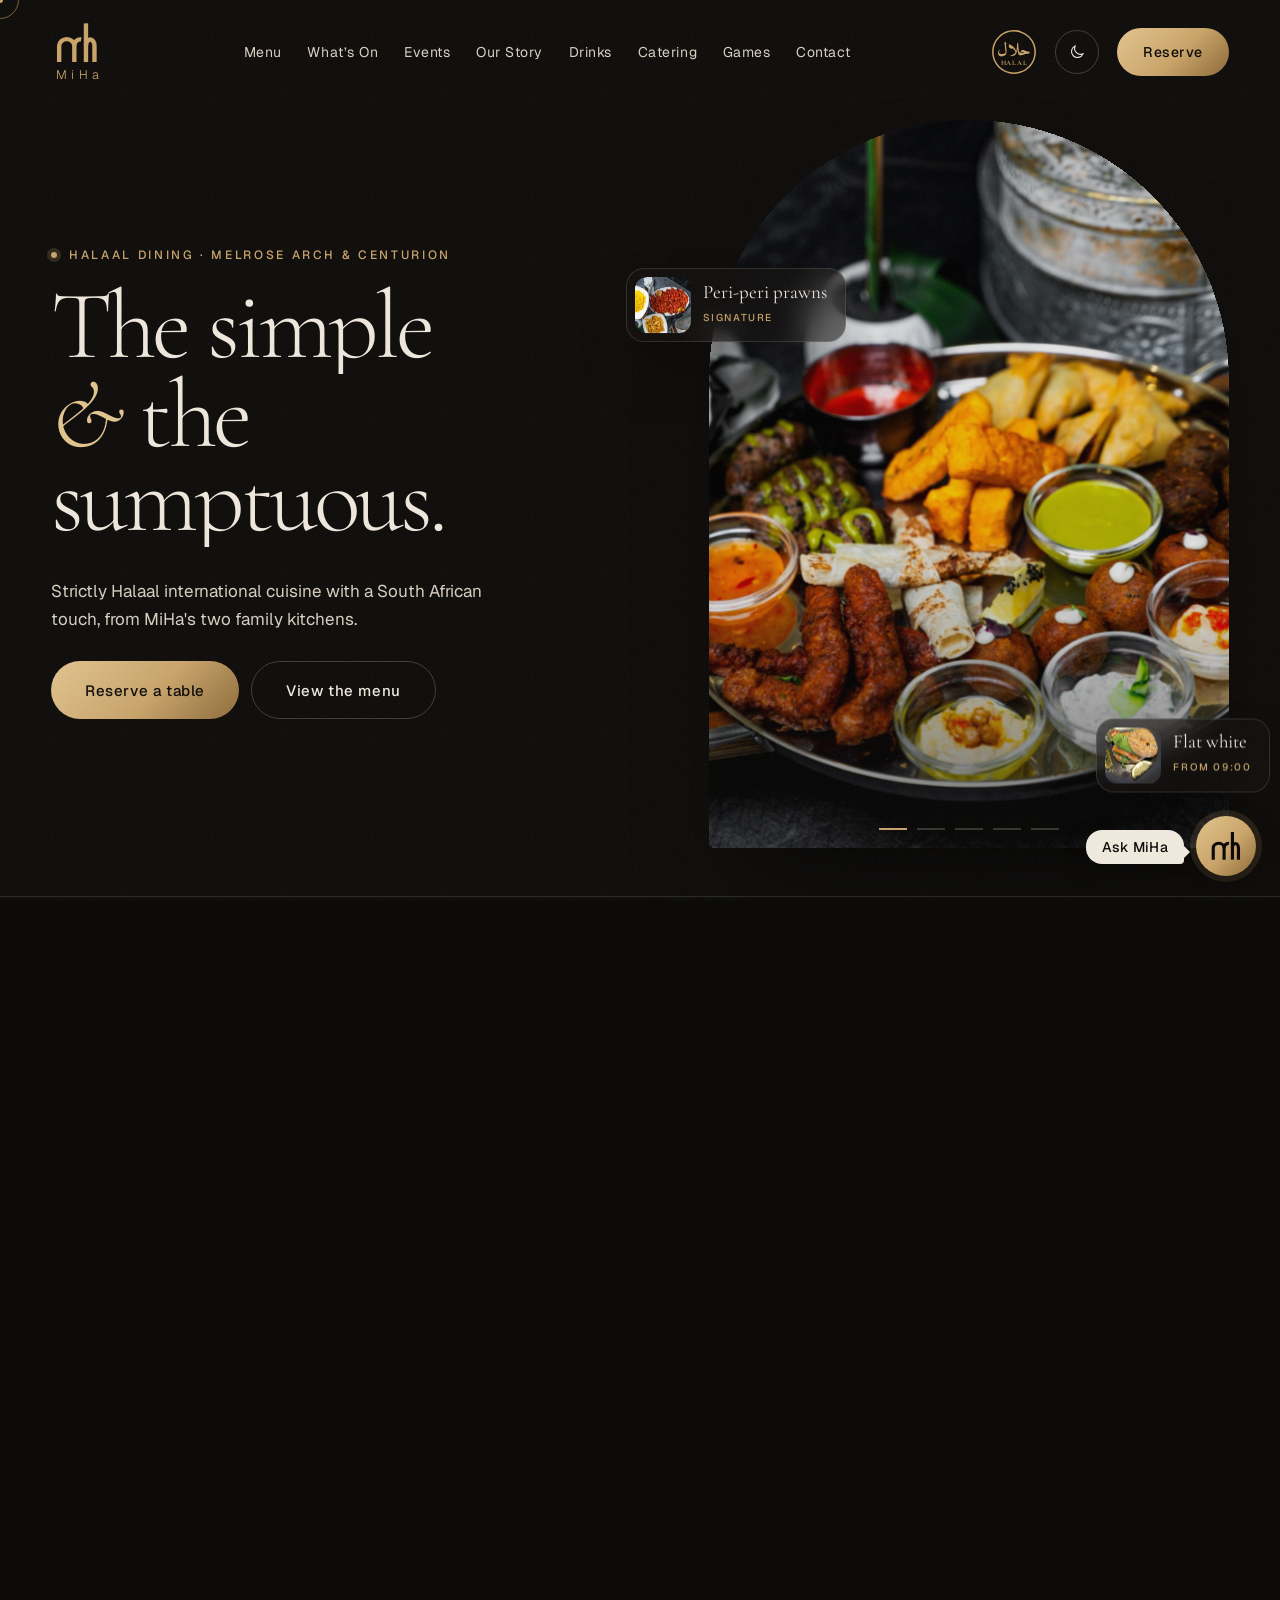
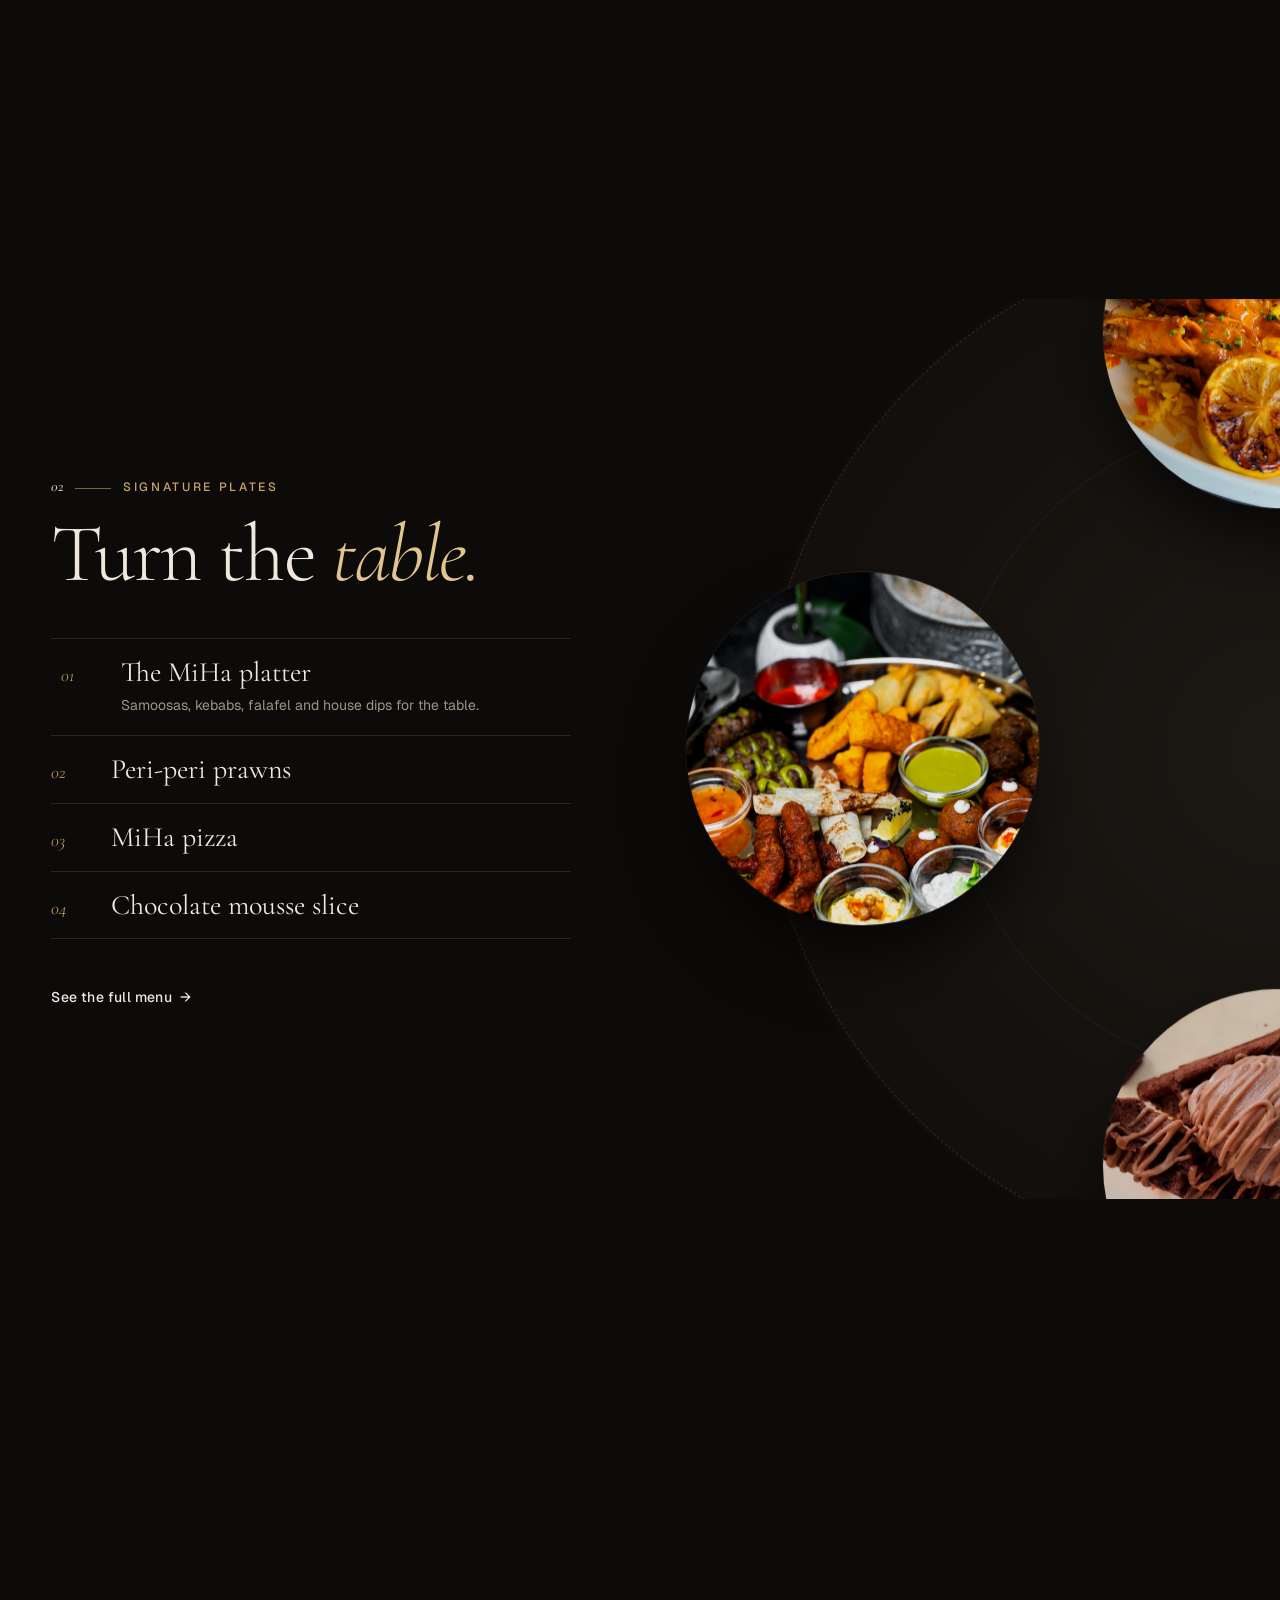
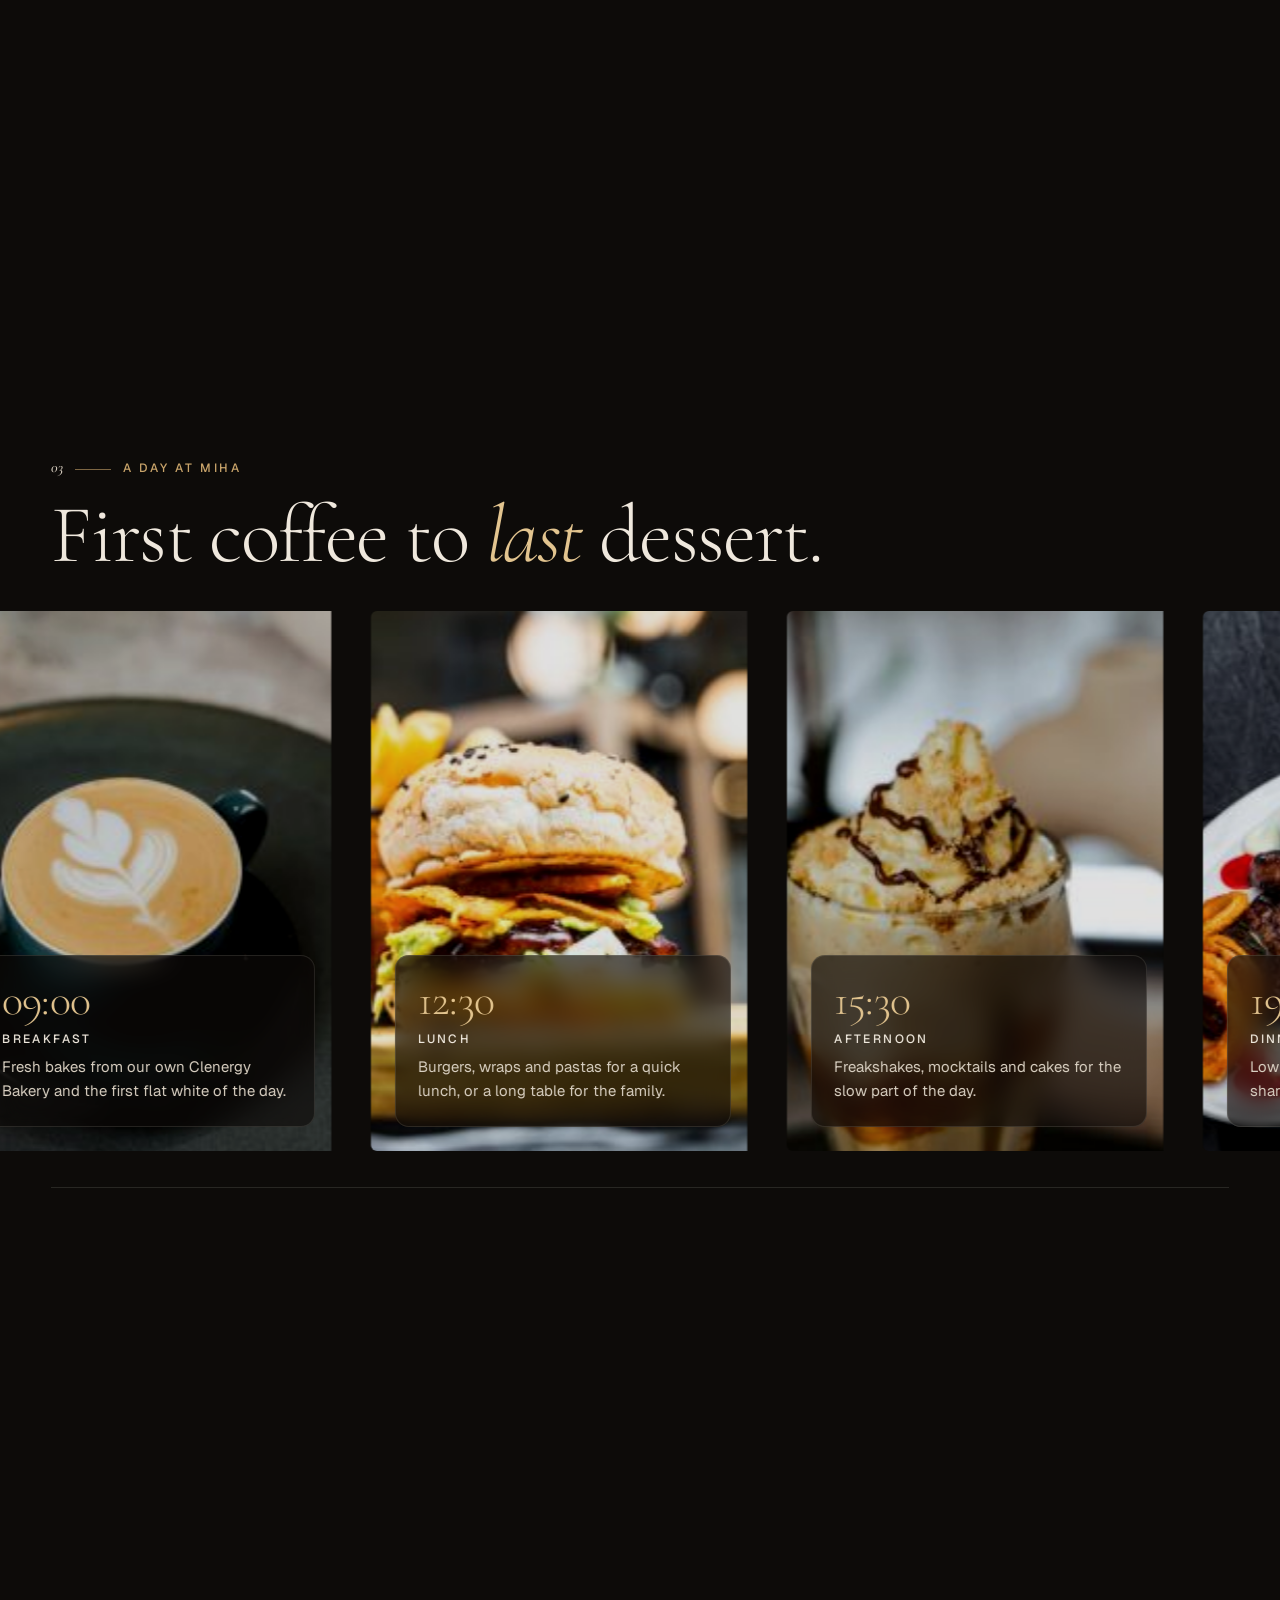
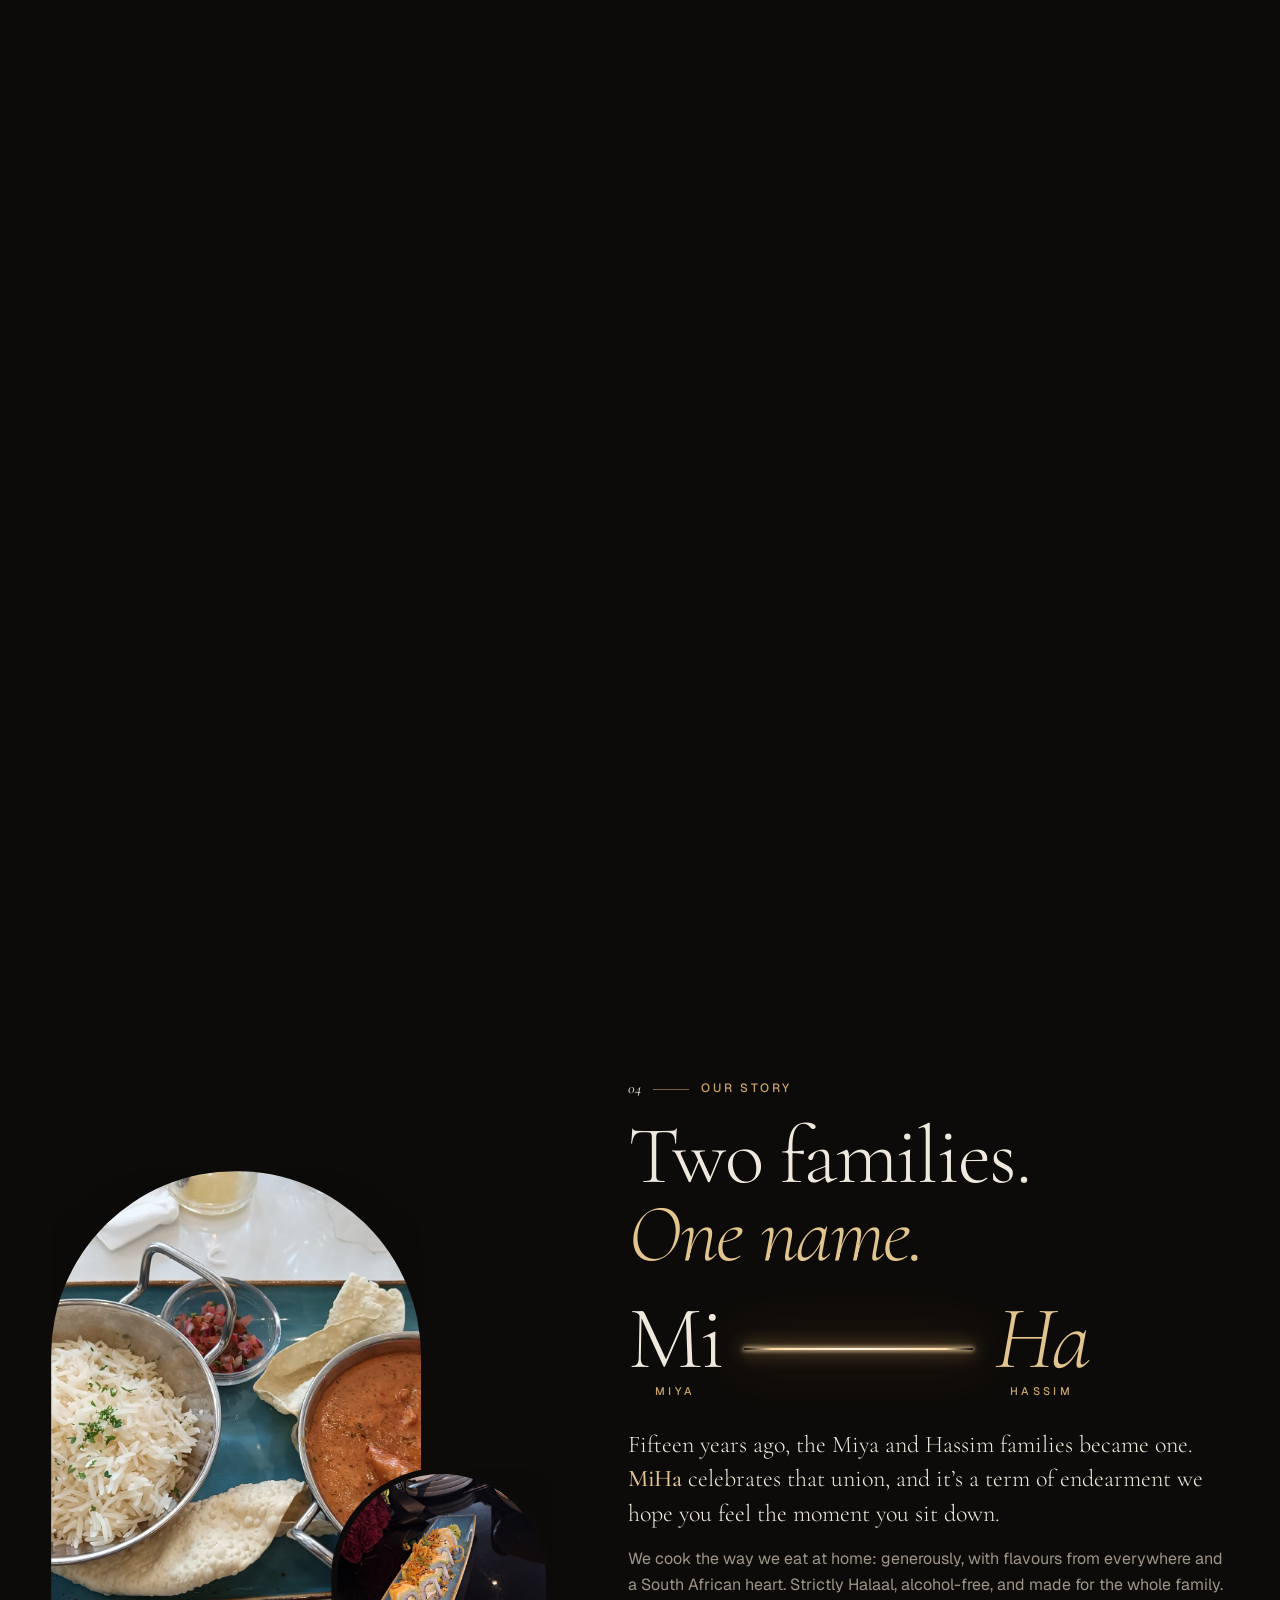
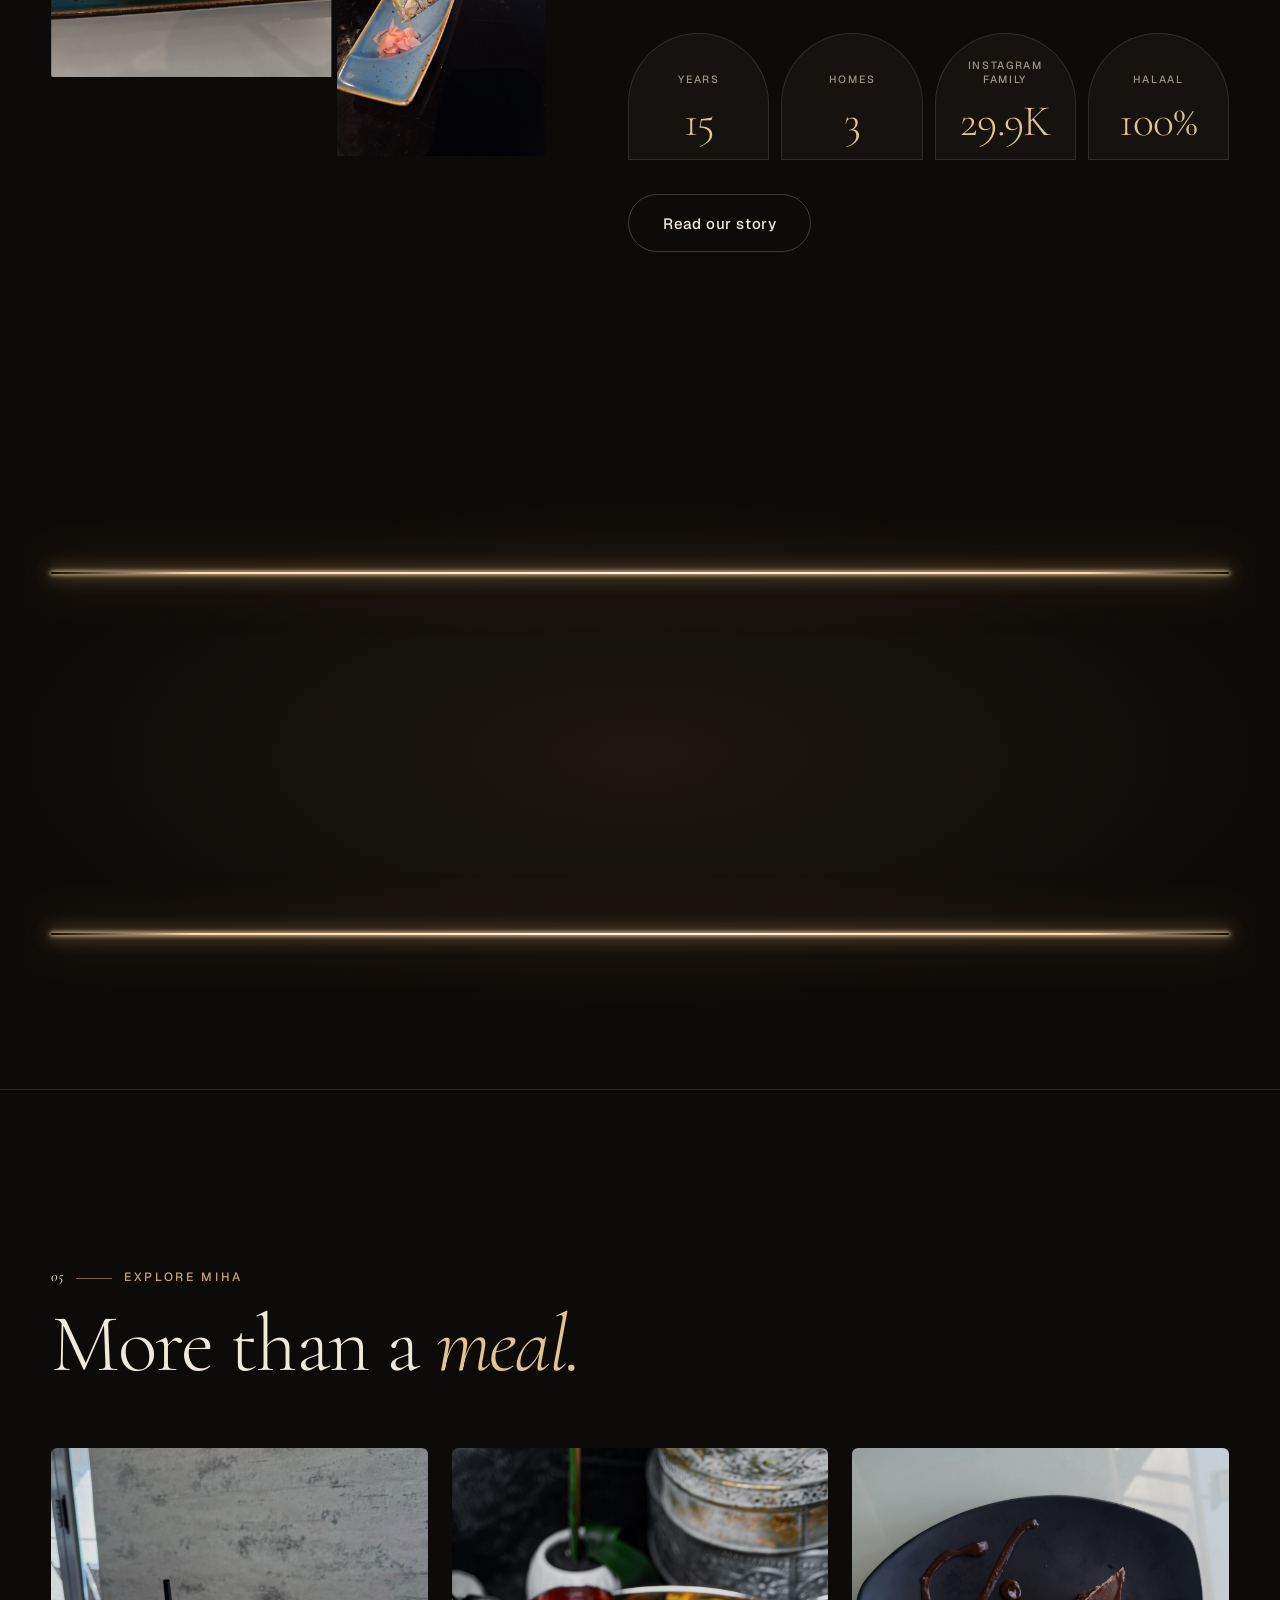
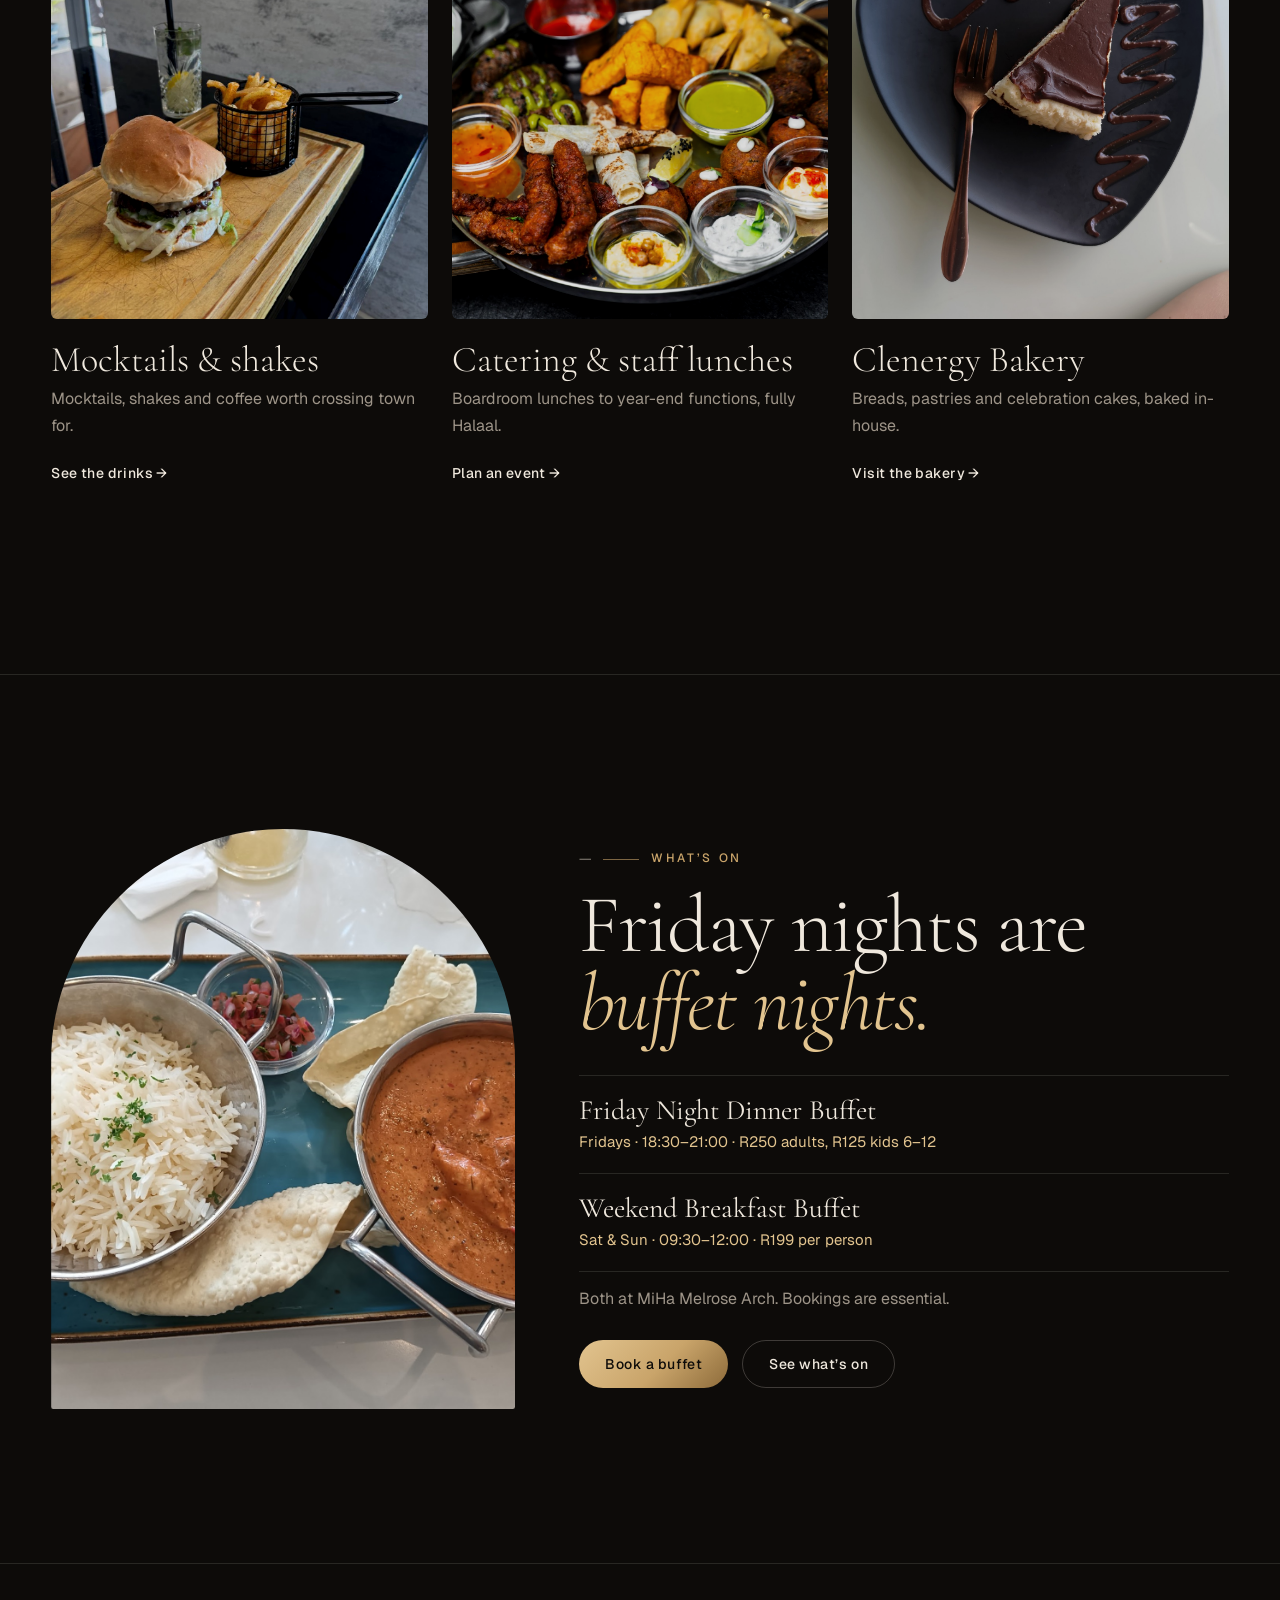
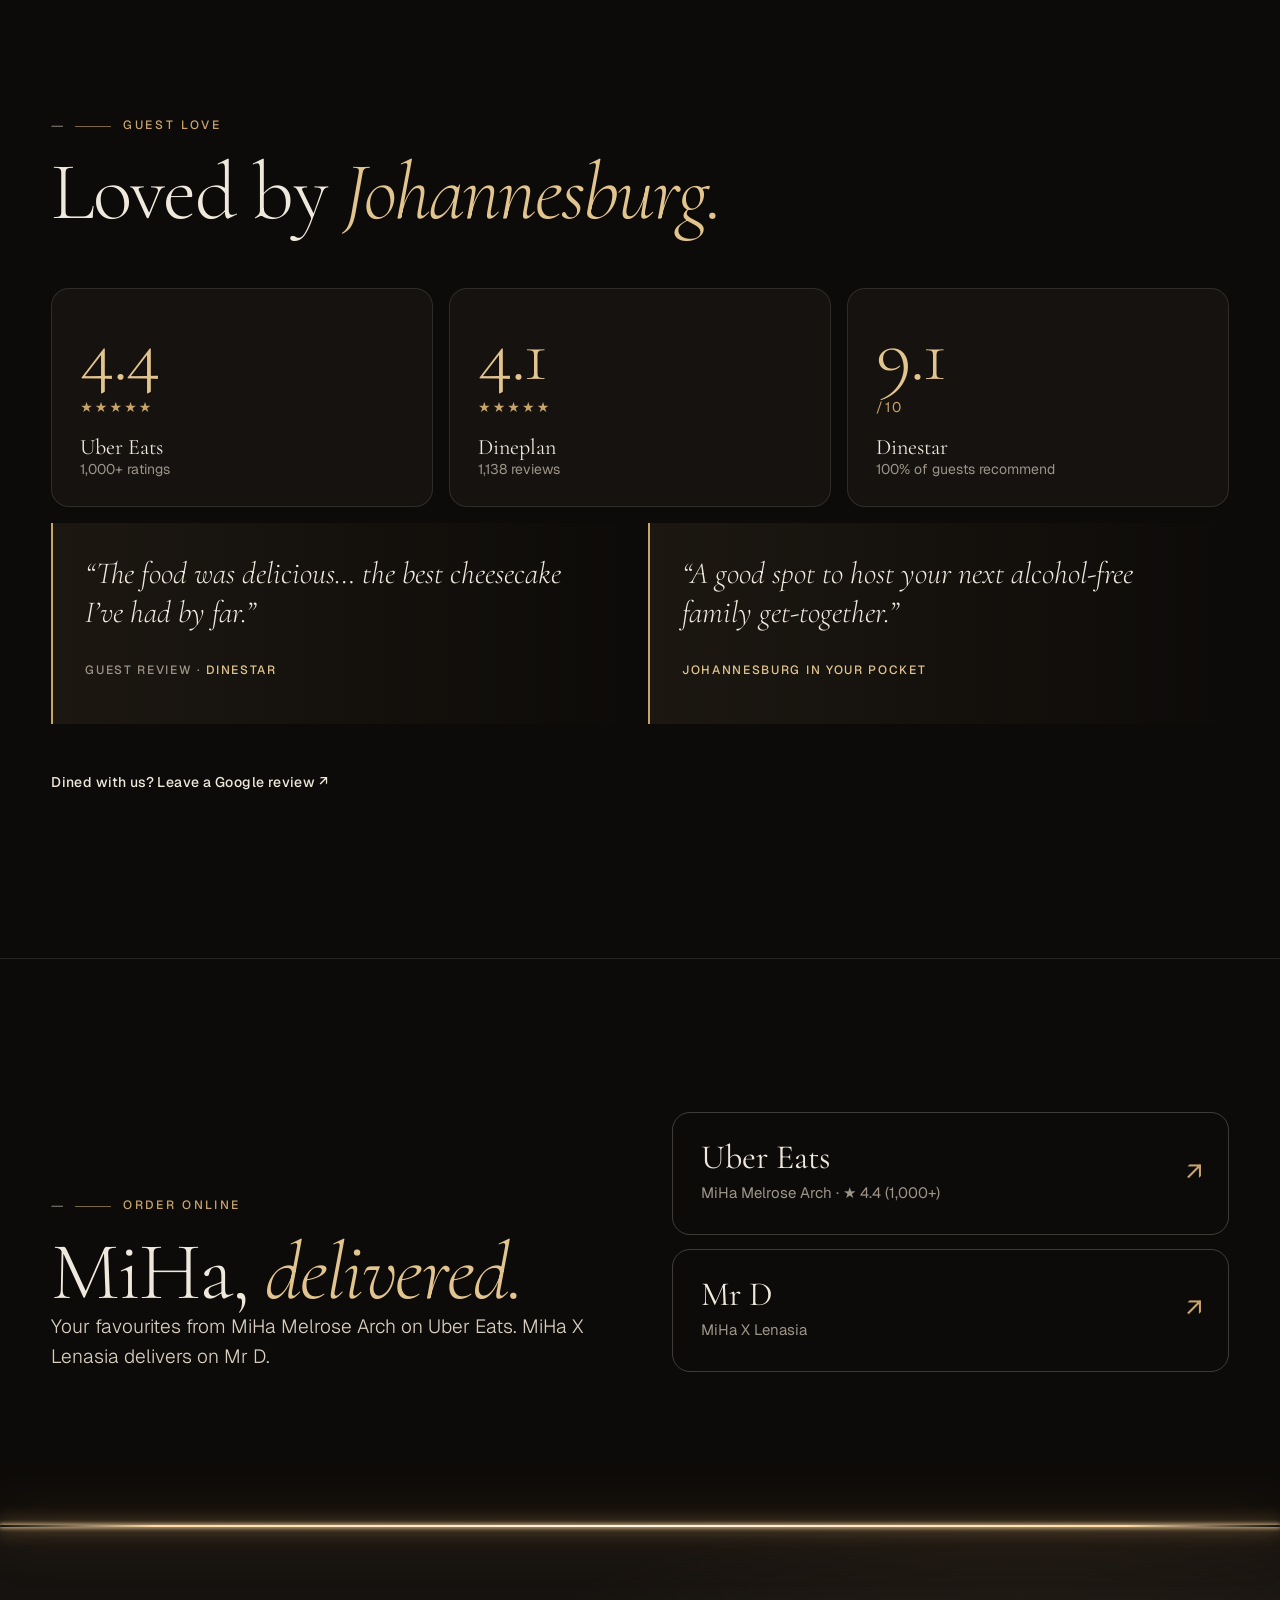
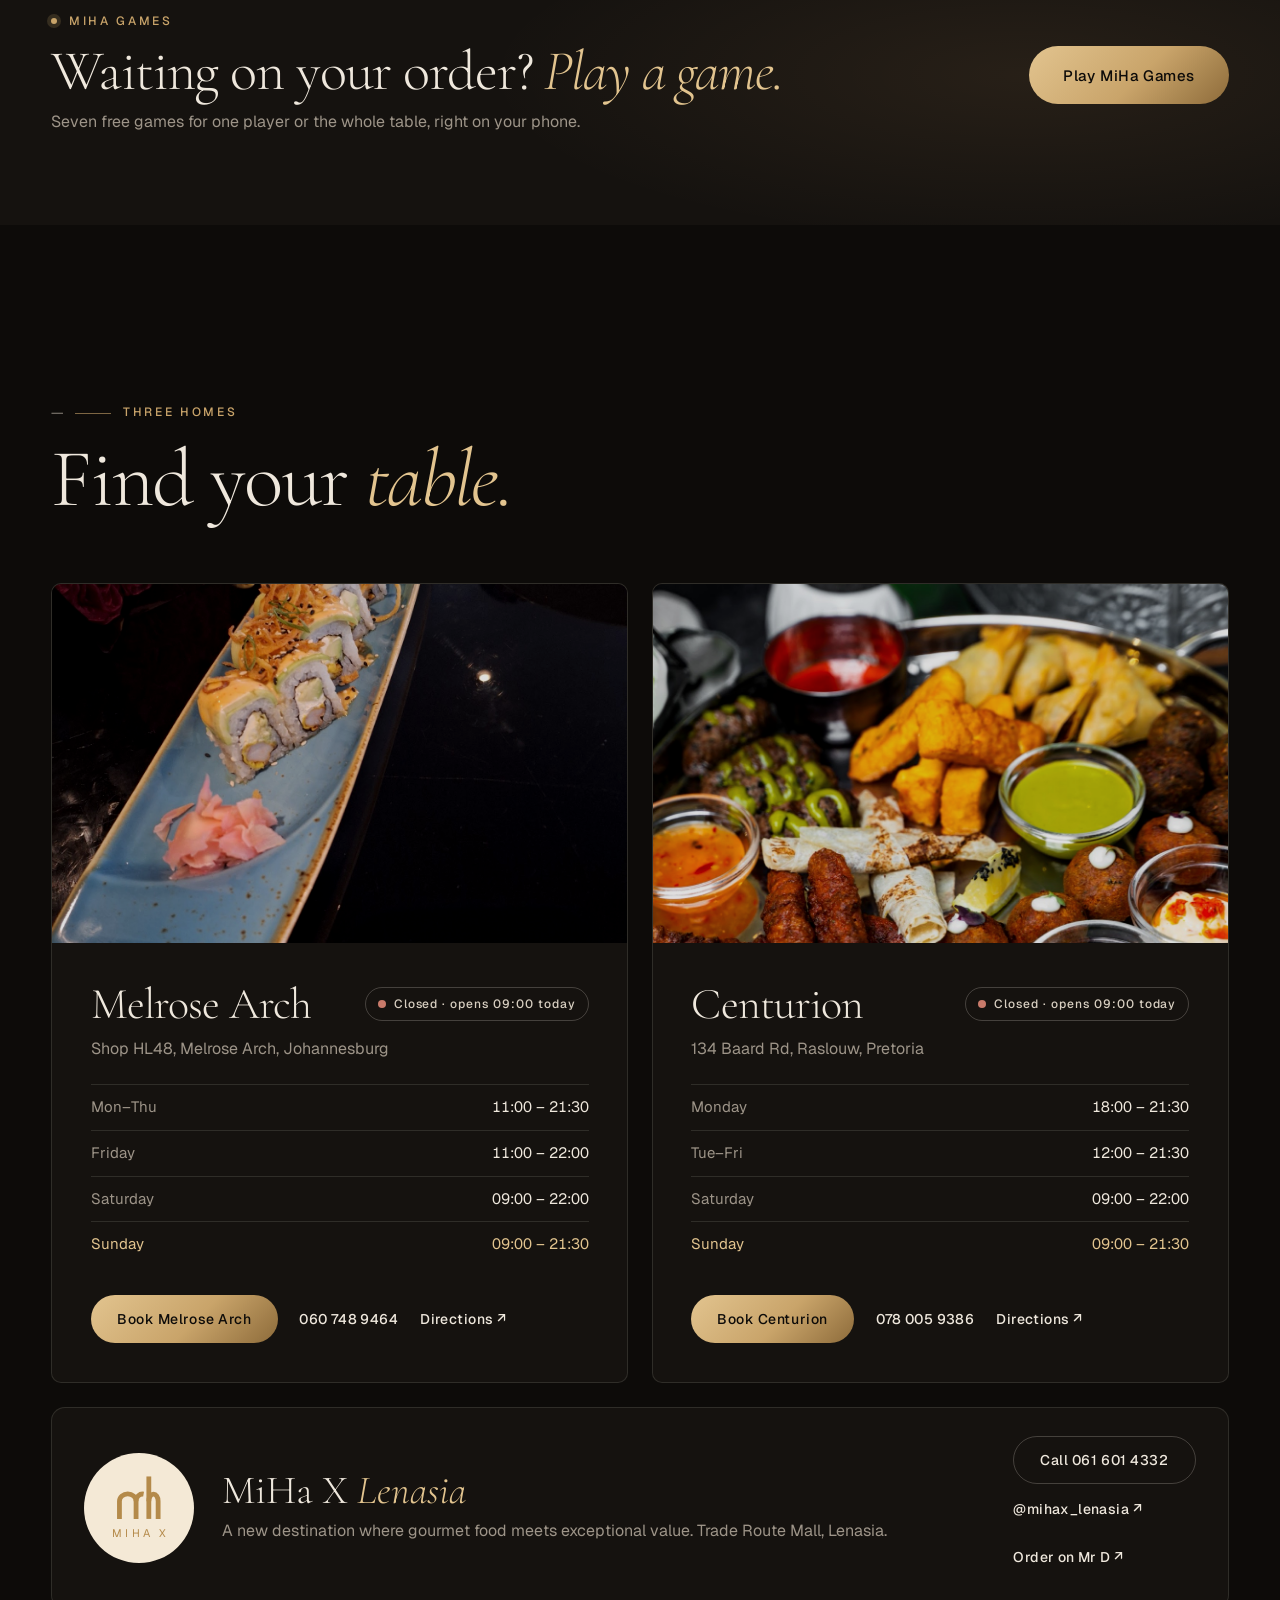
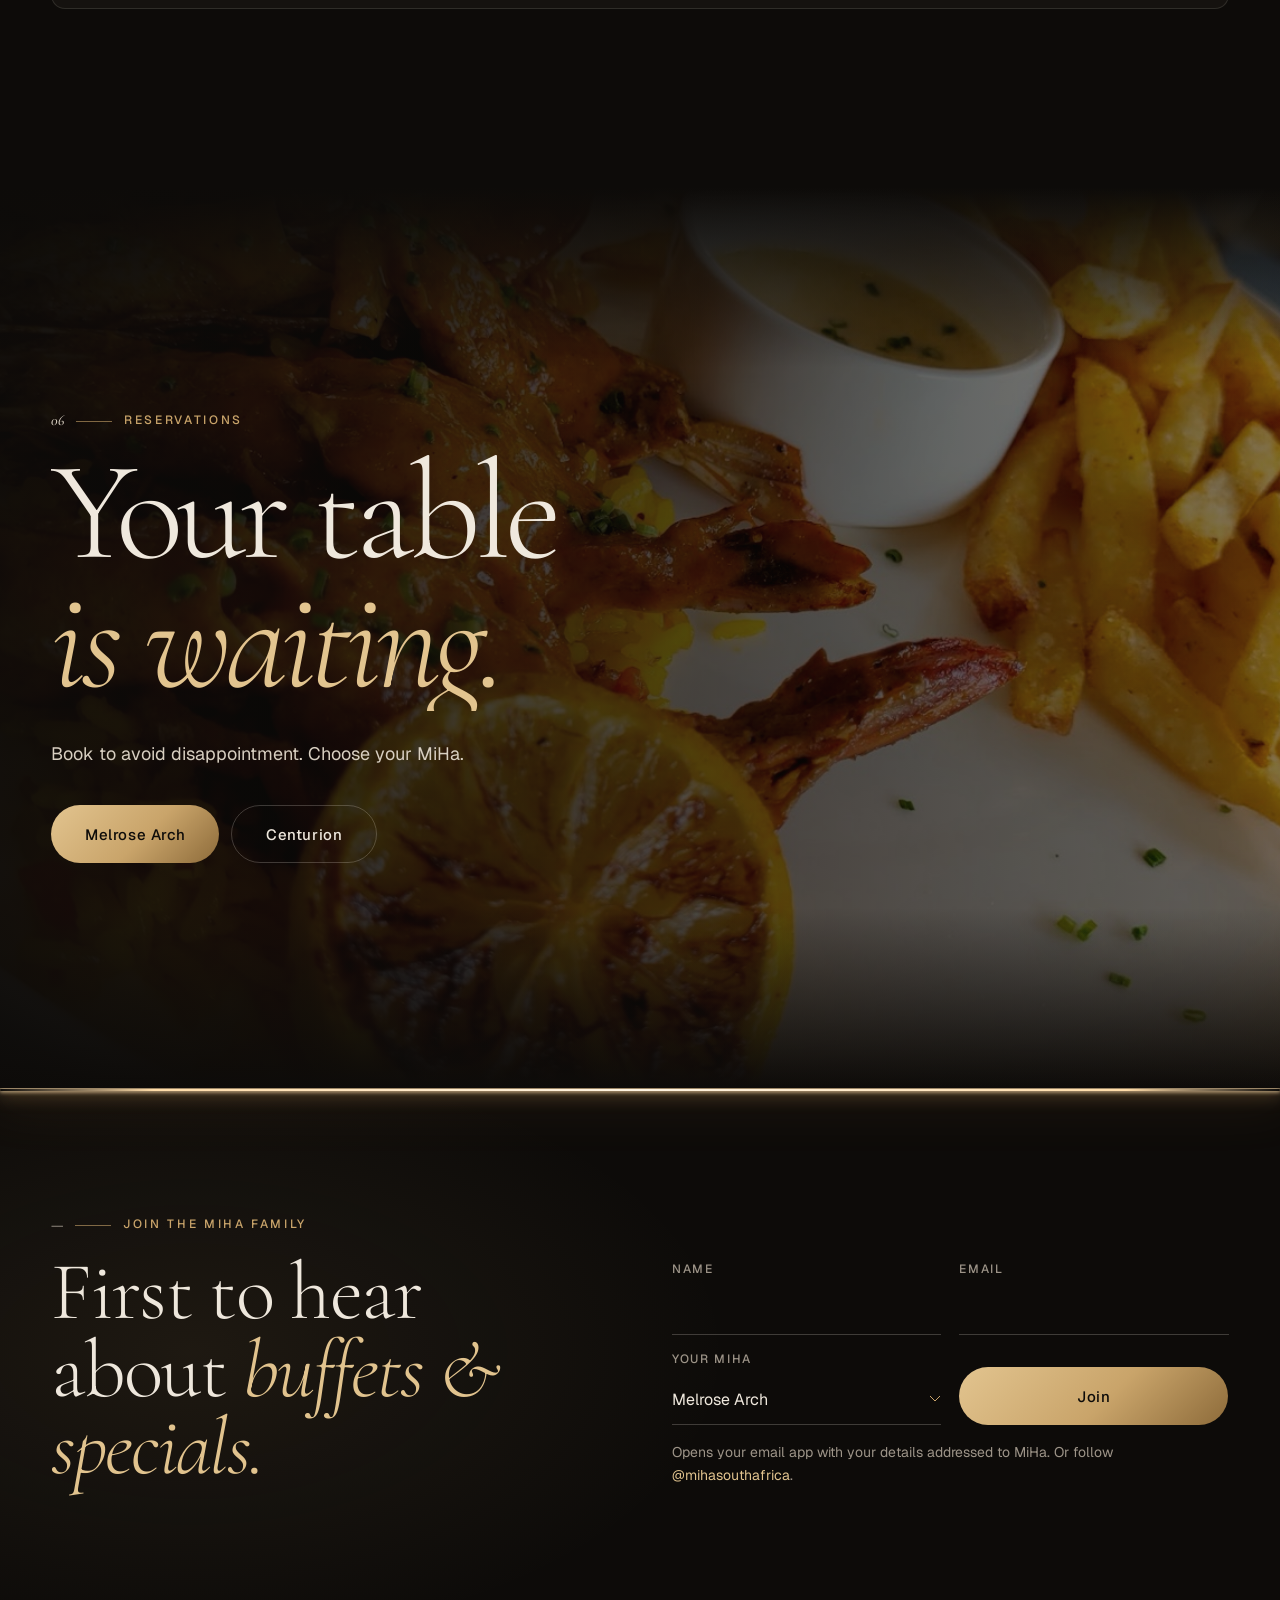
==== commit 8f8c979b: "Add MiHa Games page: seven games with how-to-play rules, linked site-wide Co-Authored-By: Claude Opu" ====
--- a/index.html
+++ b/index.html
@@ -26,7 +26,7 @@
 <link rel="preconnect" href="https://fonts.googleapis.com">
 <link rel="preconnect" href="https://fonts.gstatic.com" crossorigin>
 <link href="https://fonts.googleapis.com/css2?family=Amiri:wght@700&family=Cormorant+Garamond:ital,wght@0,300;0,400;0,500;0,700;1,300;1,400&family=Geist:wght@300;400;500;600&display=swap" rel="stylesheet">
-<link rel="stylesheet" href="style.css?v=mwsa7z7p">
+<link rel="stylesheet" href="style.css?v=mwsaofd5">
 <script>document.documentElement.classList.replace('no-js','js');try{var t=localStorage.getItem('miha-theme');if(t)document.documentElement.dataset.theme=t}catch(e){}</script>
 </head>
 <body>
@@ -48,6 +48,7 @@
     <a href="story.html">Our Story</a>
     <a href="drinks.html">Drinks</a>
     <a href="catering.html">Catering</a>
+    <a href="games.html">Games</a>
     <a href="contact.html">Contact</a>
   </nav>
   <div class="nav__right">
@@ -67,8 +68,9 @@
     <a href="drinks.html"><small>06</small>Drinks</a>
     <a href="catering.html"><small>07</small>Catering</a>
     <a href="bakery.html"><small>08</small>Bakery</a>
-    <a href="contact.html"><small>09</small>Contact</a>
-    <a href="reserve.html#book"><small>10</small>Reserve</a>
+    <a href="games.html"><small>09</small>MiHa Games</a>
+    <a href="contact.html"><small>10</small>Contact</a>
+    <a href="reserve.html#book"><small>11</small>Reserve</a>
   </nav>
   <p class="drawer__foot">Melrose Arch · Centurion<br>Strictly Halaal · Alcohol-free</p>
 </div>
@@ -249,6 +251,14 @@
       <a class="order__card" href="https://www.ubereats.com/za/search?q=MiHa%20Melrose%20Arch" target="_blank" rel="noopener" data-cursor="Order"><b>Uber Eats</b><span>MiHa Melrose Arch · ★ 4.4 (1,000+)</span><i aria-hidden="true">↗</i></a>
       <a class="order__card" href="https://www.mrdfood.com/" target="_blank" rel="noopener" data-cursor="Order"><b>Mr D</b><span>MiHa X Lenasia</span><i aria-hidden="true">↗</i></a>
     </div>
+  </div>
+</section>
+
+<section class="gplay">
+  <div class="led led--edge" aria-hidden="true"></div>
+  <div class="wrap gplay__in">
+    <div><p class="eyebrow"><span class="dot"></span> MiHa Games</p><p class="gplay__t">Waiting on your order? <em>Play a game.</em></p><p class="muted">Seven free games for one player or the whole table, right on your phone.</p></div>
+    <a class="btn btn--gold btn--lg" href="games.html"><span>Play MiHa Games</span></a>
   </div>
 </section>
 
@@ -330,8 +340,8 @@
     </div>
     <div class="footer__grid">
       <div><h3>Explore</h3><p><a href="menu.html">Menu</a></p><p><a href="whats-on.html">What’s On</a></p><p><a href="events.html">Events</a></p><p><a href="story.html">Our Story</a></p></div>
-      <div><h3>More</h3><p><a href="drinks.html">Drinks</a></p><p><a href="catering.html">Catering</a></p><p><a href="bakery.html">Clenergy Bakery</a></p><p><a href="contact.html">Contact</a></p></div>
-      <div><h3>Order &amp; book</h3><p><a href="reserve.html#book">Book a table</a></p><p><a href="https://www.ubereats.com/za/search?q=MiHa%20Melrose%20Arch" target="_blank" rel="noopener">Uber Eats</a></p><p><a href="https://www.mrdfood.com/" target="_blank" rel="noopener">Mr D</a></p><p><a href="MiHa-Menu.pdf?v=mwsa7z7p" target="_blank" rel="noopener">Menu (PDF)</a></p></div>
+      <div><h3>More</h3><p><a href="drinks.html">Drinks</a></p><p><a href="catering.html">Catering</a></p><p><a href="bakery.html">Clenergy Bakery</a></p><p><a href="games.html">MiHa Games</a></p><p><a href="contact.html">Contact</a></p></div>
+      <div><h3>Order &amp; book</h3><p><a href="reserve.html#book">Book a table</a></p><p><a href="https://www.ubereats.com/za/search?q=MiHa%20Melrose%20Arch" target="_blank" rel="noopener">Uber Eats</a></p><p><a href="https://www.mrdfood.com/" target="_blank" rel="noopener">Mr D</a></p><p><a href="MiHa-Menu.pdf?v=mwsaofd5" target="_blank" rel="noopener">Menu (PDF)</a></p></div>
       <div><h3>Connect</h3>
         <div class="fsocial">
           <a href="https://www.instagram.com/mihasouthafrica/" target="_blank" rel="noopener" aria-label="MiHa on Instagram"><svg viewBox="0 0 24 24" fill="none" stroke="currentColor" stroke-width="1.6" aria-hidden="true"><rect x="3" y="3" width="18" height="18" rx="5"/><circle cx="12" cy="12" r="4"/><circle cx="17.5" cy="6.5" r="1" fill="currentColor" stroke="none"/></svg></a>
@@ -351,14 +361,15 @@
   </div>
 </footer>
 <div class="mbar"><a href="reserve.html#book" class="mbar__main">Reserve</a><a href="tel:+27607489464">Call</a><a href="reserve.html#branches">Directions</a></div>
-<script src="vendor/gsap.min.js?v=mwsa7z7p"></script>
-<script src="vendor/ScrollTrigger.min.js?v=mwsa7z7p"></script>
-<script src="vendor/lenis.min.js?v=mwsa7z7p"></script>
-<script src="main.js?v=mwsa7z7p"></script>
-<script src="concierge.js?v=mwsa7z7p"></script>
-<script src="booking.js?v=mwsa7z7p"></script>
-<script src="picks.js?v=mwsa7z7p"></script>
-<script src="catering.js?v=mwsa7z7p"></script>
-<script src="whatson.js?v=mwsa7z7p"></script>
+<script src="vendor/gsap.min.js?v=mwsaofd5"></script>
+<script src="vendor/ScrollTrigger.min.js?v=mwsaofd5"></script>
+<script src="vendor/lenis.min.js?v=mwsaofd5"></script>
+<script src="main.js?v=mwsaofd5"></script>
+<script src="concierge.js?v=mwsaofd5"></script>
+<script src="booking.js?v=mwsaofd5"></script>
+<script src="picks.js?v=mwsaofd5"></script>
+<script src="catering.js?v=mwsaofd5"></script>
+<script src="whatson.js?v=mwsaofd5"></script>
+<script src="games.js?v=mwsaofd5"></script>
 </body>
 </html>
--- a/style.css
+++ b/style.css
@@ -1340,3 +1340,180 @@
 .footer .btn--gold{background:linear-gradient(135deg,var(--gold-2),var(--gold) 55%,var(--gold-deep));color:#0d0b09}
 .footer .btn--ghost{background:none}
 html[data-theme="light"] .footer .btn--gold{background:linear-gradient(135deg,#e2c48f,#c9a46a 55%,#a47d3c)}
+
+/* =========================================================
+   MiHa Games
+   ========================================================= */
+.ghero__btns{display:flex;flex-wrap:wrap;gap:12px;margin-top:34px}
+.gindex__led{margin:34px 0 40px}
+.gcards{display:grid;grid-template-columns:repeat(auto-fill,minmax(240px,1fr));gap:16px}
+.gcard{position:relative;display:flex;flex-direction:column;gap:8px;padding:26px 24px 22px;border:1px solid var(--line);border-radius:22px;background:linear-gradient(180deg,rgba(255,255,255,.025),transparent);transition:border-color .5s var(--ease),box-shadow .5s var(--ease)}
+.gcard:hover{border-color:rgba(255,222,170,.6);box-shadow:0 0 0 1px rgba(255,222,170,.35),0 0 24px 2px rgba(255,196,120,.18)}
+.gcard__n{font:italic 300 30px/1 var(--serif);color:var(--gold)}
+.gcard__name{font:400 26px/1.1 var(--serif);margin-top:6px}
+.gcard__who{font:500 11px/1 var(--sans);letter-spacing:.18em;text-transform:uppercase;color:var(--gold)}
+.gcard__rule{color:var(--bone-2);font-size:15px;line-height:1.5;flex:1}
+.gcard__go{font:500 13px var(--sans);letter-spacing:.06em;color:var(--bone);margin-top:6px}
+.gcard__go span{color:var(--gold)}
+
+.game__grid{display:grid;grid-template-columns:1fr 1fr;gap:clamp(36px,6vw,100px);align-items:center}
+.game__grid--rev>.game__copy{order:2}
+.game__copy .h2{margin-bottom:6px}
+.game__head{display:flex;justify-content:space-between;align-items:flex-end;gap:32px;flex-wrap:wrap;margin-bottom:28px}
+.game__head>div:first-child{max-width:640px}
+.how{margin-top:26px;padding:22px 24px;border:1px solid var(--line);border-radius:18px;background:rgba(255,255,255,.02)}
+.how__t{font:500 11px/1 var(--sans);letter-spacing:.2em;text-transform:uppercase;color:var(--gold);margin-bottom:12px}
+.how ol{margin:0;padding:0;list-style:none;counter-reset:h;display:grid;gap:9px}
+.how li{counter-increment:h;position:relative;padding-left:34px;color:var(--bone-2);font-size:15px;line-height:1.5}
+.how li::before{content:counter(h);position:absolute;left:0;top:1px;width:22px;height:22px;border-radius:50%;border:1px solid var(--gold);color:var(--gold);font:500 11px/20px var(--sans);text-align:center}
+.how b{color:var(--bone);font-weight:500}
+.game__stats{display:flex;gap:34px;margin:26px 0 0}
+.game__stats div{display:flex;flex-direction:column-reverse;gap:4px}
+.game__stats dt{font:500 11px var(--sans);letter-spacing:.18em;text-transform:uppercase;color:var(--muted)}
+.game__stats dd{margin:0;font:300 46px/1 var(--serif);color:var(--gold-2)}
+
+/* shared stage */
+.stage,.tp-wrap{position:relative;width:min(100%,440px);justify-self:center;border-radius:200px 200px 26px 26px;overflow:hidden;background:radial-gradient(90% 60% at 50% 100%,rgba(255,190,120,.12),transparent 70%),#100d0a;border:1px solid rgba(255,222,170,.3);box-shadow:0 0 0 1px rgba(255,222,170,.12),0 0 34px 2px rgba(255,196,120,.14),0 40px 80px -40px rgba(0,0,0,.9);touch-action:manipulation;user-select:none;-webkit-user-select:none}
+.stage__led{position:absolute;inset:0;border-radius:inherit;pointer-events:none;z-index:2;padding:2px;background:conic-gradient(from var(--ledA,0deg),transparent 0 70%,#ffe6c2 80%,#fff 85%,#ffe6c2 90%,transparent);-webkit-mask:linear-gradient(#000 0 0) content-box,linear-gradient(#000 0 0);-webkit-mask-composite:xor;mask-composite:exclude;animation:ledSpin 6s linear infinite}
+.st-canvas{display:block;width:100%;height:auto;aspect-ratio:420/560;cursor:pointer;touch-action:none}
+.stage__overlay{position:absolute;inset:0;z-index:3;display:flex;flex-direction:column;align-items:center;justify-content:center;gap:22px;padding:30px;text-align:center;background:rgba(13,11,9,.66);backdrop-filter:blur(3px);-webkit-backdrop-filter:blur(3px)}
+.stage__overlay[hidden]{display:none}
+.stage__msg{font:300 clamp(26px,3vw,36px)/1.15 var(--serif);color:#efe8dd}
+.stage__msg b{color:#e2c48f;font-weight:400}
+
+/* memory */
+.mm-setup{display:flex;align-items:center;gap:8px;flex-wrap:wrap}
+.mm-setup>span{font:500 11px var(--sans);letter-spacing:.18em;text-transform:uppercase;color:var(--muted);margin-right:4px}
+.mm-setup [data-n],.tt-mode button{width:44px;height:44px;border-radius:50%;border:1px solid var(--line-2);font:500 15px var(--sans);transition:border-color .4s,box-shadow .4s,background .4s,color .4s}
+.mm-setup [data-n].is-on,.tt-mode button.is-on{background:var(--gold);color:#0d0b09;border-color:var(--gold);box-shadow:0 0 16px rgba(255,196,120,.4)}
+.mm-new{margin-left:8px}
+.mm-score{display:flex;flex-wrap:wrap;gap:10px;margin-bottom:20px}
+.mm-score span{padding:8px 16px;border:1px solid var(--line);border-radius:40px;font-size:14px;color:var(--bone-2)}
+.mm-score b{color:var(--bone);font-weight:500;margin-left:4px}
+.mm-score .is-turn{border-color:rgba(255,222,170,.7);color:var(--bone);box-shadow:0 0 0 1px rgba(255,222,170,.3),0 0 16px rgba(255,196,120,.25)}
+.mm-board{display:grid;grid-template-columns:repeat(4,1fr);gap:clamp(8px,1.4vw,16px);max-width:760px;margin-inline:auto;touch-action:manipulation}
+.mm-card{aspect-ratio:3/4;perspective:900px;padding:0}
+.mm-card__in{position:relative;display:block;width:100%;height:100%;transition:transform .6s var(--ease);transform-style:preserve-3d}
+.mm-card.is-up .mm-card__in{transform:rotateY(180deg)}
+.mm-card__back,.mm-card__front{position:absolute;inset:0;border-radius:120px 120px 12px 12px;overflow:hidden;backface-visibility:hidden;-webkit-backface-visibility:hidden}
+.mm-card__back{display:grid;place-items:center;background:radial-gradient(80% 60% at 50% 30%,rgba(201,164,106,.18),transparent),#16120e;border:1px solid rgba(201,164,106,.35);color:#c9a46a}
+.mm-card__back svg{width:42%;opacity:.85}
+.mm-card:hover .mm-card__back{box-shadow:inset 0 0 0 1px rgba(255,222,170,.6),0 0 18px rgba(255,196,120,.25)}
+.mm-card__front{transform:rotateY(180deg);background:#16120e}
+.mm-card__front img{width:100%;height:100%;object-fit:cover}
+.mm-card__front em{position:absolute;left:0;right:0;bottom:0;padding:18px 8px 8px;font:500 clamp(10px,1.1vw,13px)/1.2 var(--sans);font-style:normal;text-align:center;color:#efe8dd;background:linear-gradient(transparent,rgba(0,0,0,.75))}
+.mm-card.is-done .mm-card__front{box-shadow:0 0 0 2px #ffe6c2,0 0 20px rgba(255,196,120,.5)}
+.mm-win{margin-top:30px;text-align:center;display:flex;flex-direction:column;align-items:center;gap:18px}
+.mm-win[hidden]{display:none}
+.mm-win__t{font:300 clamp(28px,3.4vw,44px)/1.15 var(--serif)}
+.mm-win__t b{color:var(--gold-2);font-weight:400}
+
+/* mi vs ha */
+.tt-mode{display:flex;gap:10px;margin-top:24px}
+.tt-mode button{width:auto;height:44px;padding:0 20px;border-radius:40px;font-size:14px}
+.tt-wrap{display:flex;flex-direction:column;align-items:center;gap:20px;width:100%}
+.tt-score{display:flex;gap:10px;flex-wrap:wrap;justify-content:center}
+.tt-s{padding:8px 16px;border:1px solid var(--line);border-radius:40px;font-size:14px;color:var(--bone-2)}
+.tt-s i{font-style:normal}
+.tt-s b{color:var(--bone);font-weight:500;margin-left:4px}
+.tt-board{display:grid;grid-template-columns:repeat(3,1fr);gap:10px;width:min(100%,400px);aspect-ratio:1;padding:10px;border-radius:26px;background:#100d0a;border:1px solid rgba(255,222,170,.3);box-shadow:0 0 34px 2px rgba(255,196,120,.12);touch-action:manipulation}
+.tt-cell{border-radius:16px;background:rgba(255,255,255,.03);border:1px solid rgba(239,232,221,.1);display:grid;place-items:center;transition:background .3s,box-shadow .3s}
+.tt-cell:not(:disabled):hover{box-shadow:inset 0 0 0 1px rgba(255,222,170,.5)}
+.tt-cell:disabled{cursor:default}
+.tt-m{font:300 clamp(34px,6vw,56px)/1 var(--serif);animation:ttIn .35s var(--ease)}
+.tt-m--mi{color:#efe8dd}
+.tt-m--ha{color:#e2c48f;font-style:italic}
+.tt-cell.is-win{background:rgba(201,164,106,.18);box-shadow:0 0 0 1px #ffe6c2,0 0 20px rgba(255,196,120,.45)}
+.tt-board.is-thinking{opacity:.85}
+@keyframes ttIn{from{transform:scale(.5);opacity:0}}
+.tt-msg{font:300 28px/1.2 var(--serif);text-align:center}
+
+/* tap the dish */
+.tp-wrap{border-radius:26px;padding:clamp(14px,2vw,22px)}
+.tp-grid{display:grid;grid-template-columns:repeat(3,1fr);gap:clamp(10px,1.6vw,16px);touch-action:manipulation}
+.tp-hole{position:relative;aspect-ratio:3/4;border-radius:100px 100px 12px 12px;overflow:hidden;background:radial-gradient(70% 50% at 50% 100%,rgba(255,190,120,.1),transparent),#17130f;border:1px solid rgba(239,232,221,.1);padding:0}
+.tp-dish{position:absolute;inset:0;background:center/cover no-repeat;transform:translateY(105%);transition:transform .16s var(--ease)}
+.tp-hole.is-up .tp-dish{transform:none}
+.tp-hole.is-gold .tp-dish{background:radial-gradient(circle at 50% 45%,#fff3d6 0,#e2c48f 30%,#a47d3c 62%,#5a4220 100%)}
+.tp-hole.is-gold .tp-dish::after{content:"+3";position:absolute;inset:0;display:grid;place-items:center;font:400 34px var(--serif);color:#2a1e0c}
+.tp-hole.is-up{border-color:rgba(255,222,170,.6);box-shadow:0 0 16px rgba(255,196,120,.3)}
+.tp-hole.is-hit{box-shadow:0 0 0 2px #ffe6c2,0 0 26px rgba(255,196,120,.7)}
+.tp-hole.is-miss{box-shadow:0 0 0 2px #e0907c}
+.tp-overlay{border-radius:inherit}
+
+/* quiz */
+.qz{width:100%;max-width:560px;justify-self:center;padding:clamp(24px,3vw,38px);border-radius:26px;background:radial-gradient(90% 60% at 50% 0%,rgba(255,190,120,.08),transparent 70%),var(--ink-2);border:1px solid rgba(255,222,170,.3);box-shadow:0 0 34px 2px rgba(255,196,120,.1)}
+.qz__top{display:flex;justify-content:space-between;font:500 12px var(--sans);letter-spacing:.14em;text-transform:uppercase;color:var(--muted)}
+.qz__top b{color:var(--gold);font-weight:500}
+.qz__bar{height:2px;background:var(--line);border-radius:2px;margin:16px 0 26px;overflow:hidden}
+.qz__bar i{display:block;height:100%;width:0;background:linear-gradient(90deg,#ffdca8,#fff4e2);box-shadow:0 0 10px rgba(255,210,150,.9);transition:width .5s var(--ease)}
+.qz__q{font:300 clamp(26px,2.6vw,34px)/1.2 var(--serif);min-height:2.4em}
+.qz__q b{color:var(--gold-2);font-weight:400}
+.qz__a{display:grid;gap:10px;margin:22px 0 4px}
+.qz__a:empty{margin:0}
+.qz__opt{text-align:left;padding:15px 20px;border-radius:14px;border:1px solid var(--line-2);font-size:16px;transition:border-color .3s,background .3s,box-shadow .3s}
+.qz__opt:not(:disabled):hover{border-color:rgba(255,222,170,.7);box-shadow:0 0 14px rgba(255,196,120,.2)}
+.qz__opt:disabled{cursor:default}
+.qz__opt.is-right{border-color:#9fd89a;background:rgba(159,216,154,.14)}
+.qz__opt.is-wrong{border-color:#e0907c;background:rgba(224,144,124,.14)}
+.qz__go{margin-top:22px}
+.qz__go[hidden]{display:none}
+
+/* would you rather */
+.wyr{display:flex;flex-direction:column;align-items:center;gap:24px;width:100%}
+.wyr__card{position:relative;width:min(100%,440px);aspect-ratio:4/5;display:flex;flex-direction:column;justify-content:center;gap:18px;padding:clamp(28px,4vw,48px);border-radius:220px 220px 26px 26px;text-align:center;background:radial-gradient(80% 50% at 50% 20%,rgba(201,164,106,.16),transparent 70%),#15110d;border:1px solid rgba(255,222,170,.35);box-shadow:0 0 0 1px rgba(255,222,170,.12),0 0 34px 2px rgba(255,196,120,.14)}
+.wyr__card.is-flip{animation:wyrFlip .55s var(--ease)}
+@keyframes wyrFlip{0%{transform:perspective(900px) rotateY(80deg);opacity:0}100%{transform:none;opacity:1}}
+.wyr__k{font:500 11px var(--sans);letter-spacing:.22em;text-transform:uppercase;color:#c9a46a}
+.wyr__q{font:300 clamp(26px,3vw,36px)/1.2 var(--serif);color:#efe8dd}
+.wyr__n{font:italic 300 16px var(--serif);color:#9d9488;min-height:1em}
+
+/* dessert chooser */
+.ch-is-touch .ch-mouse,.ch-is-touch .ch-names,.ch-is-touch .ch-list,.ch-is-mouse .ch-touch{display:none}
+.ch-names{display:flex;align-items:flex-end;gap:14px;margin-top:22px}
+.ch-names .field{flex:1}
+.ch-list{list-style:none;padding:0;margin:16px 0 0;display:flex;flex-wrap:wrap;gap:8px}
+.ch-list li{display:flex;align-items:center;gap:8px;padding:6px 8px 6px 14px;border:1px solid var(--line-2);border-radius:40px;font-size:14px}
+.ch-list li::before{content:"";width:8px;height:8px;border-radius:50%;background:var(--c);box-shadow:0 0 8px var(--c)}
+.ch-list li button{width:24px;height:24px;border-radius:50%;color:var(--muted);font-size:16px;line-height:1}
+.ch-list li button:hover{color:var(--bone)}
+.ch-list li.is-win{border-color:#ffe6c2;box-shadow:0 0 0 1px #ffe6c2,0 0 18px rgba(255,196,120,.5)}
+.ch-stage{display:flex;flex-direction:column;align-items:center;gap:26px;width:100%}
+.ch-ring{position:relative;width:min(100%,400px);aspect-ratio:1;border-radius:50%;padding:3px;background:conic-gradient(from var(--ledA,0deg),rgba(255,222,170,.25),#ffe6c2 20%,rgba(255,222,170,.25) 40%,rgba(255,222,170,.25));box-shadow:0 0 30px rgba(255,196,120,.25);touch-action:none;user-select:none;-webkit-user-select:none}
+.ch-ring__in{width:100%;height:100%;border-radius:50%;display:grid;place-items:center;padding:16%;text-align:center;background:radial-gradient(circle at 50% 40%,#1d1813,#0f0c09 70%)}
+.ch-msg{font:300 clamp(24px,2.8vw,32px)/1.2 var(--serif);color:#efe8dd;pointer-events:none}
+.ch-msg b{color:#e2c48f;font-weight:400}
+.ch-ring.is-spinning{animation:ledSpin .5s linear infinite;box-shadow:0 0 50px rgba(255,196,120,.55)}
+.ch-ring.is-done{background:conic-gradient(#ffe6c2,#fff,#ffe6c2);box-shadow:0 0 0 1px #ffe6c2,0 0 60px rgba(255,196,120,.6)}
+.ch-dot{position:absolute;width:78px;height:78px;margin:-39px 0 0 -39px;border-radius:50%;border:3px solid var(--c);box-shadow:0 0 22px var(--c),inset 0 0 18px var(--c);pointer-events:none;transition:opacity .4s,transform .4s;z-index:2}
+.ch-dot.is-out{opacity:0;transform:scale(.4)}
+.ch-dot.is-win{transform:scale(1.35);background:radial-gradient(circle,var(--c),transparent 70%)}
+
+/* light theme: game surfaces stay dark like a lit screen */
+html[data-theme="light"] .gcard{background:#fffaf2}
+html[data-theme="light"] .how{background:#fffaf2}
+html[data-theme="light"] .qz{background:#fffaf2;border-color:rgba(164,125,60,.4)}
+html[data-theme="light"] .mm-setup [data-n].is-on,html[data-theme="light"] .tt-mode button.is-on{color:#fff}
+
+@media (max-width:900px){
+  .game__grid{grid-template-columns:1fr}
+  .game__grid--rev>.game__copy{order:0}
+  .game__head{align-items:flex-start}
+}
+@media (max-width:560px){
+  .gcards{grid-template-columns:1fr}
+  .mm-board{grid-template-columns:repeat(4,1fr);gap:6px}
+  .mm-card__front em{display:none}
+  .game__stats{gap:24px}
+  .game__stats dd{font-size:38px}
+  .mm-new{margin-left:0}
+  .ch-names{flex-wrap:wrap}
+}
+.ch-ring{animation:ledSpin 6s linear infinite}
+/* home: MiHa Games band */
+.gplay{position:relative;padding:clamp(56px,7vw,90px) 0;background:radial-gradient(60% 80% at 80% 50%,rgba(255,190,120,.08),transparent 70%),var(--ink-2)}
+.gplay__in{display:flex;align-items:center;justify-content:space-between;gap:28px;flex-wrap:wrap}
+.gplay__t{font:300 clamp(34px,4.4vw,64px)/1 var(--serif);margin:16px 0 10px;letter-spacing:-.02em}
+.gplay__t em{color:var(--gold-2)}
+.game__copy .how,.game__head .how{margin-top:34px}
+.mm-board{max-width:620px}
